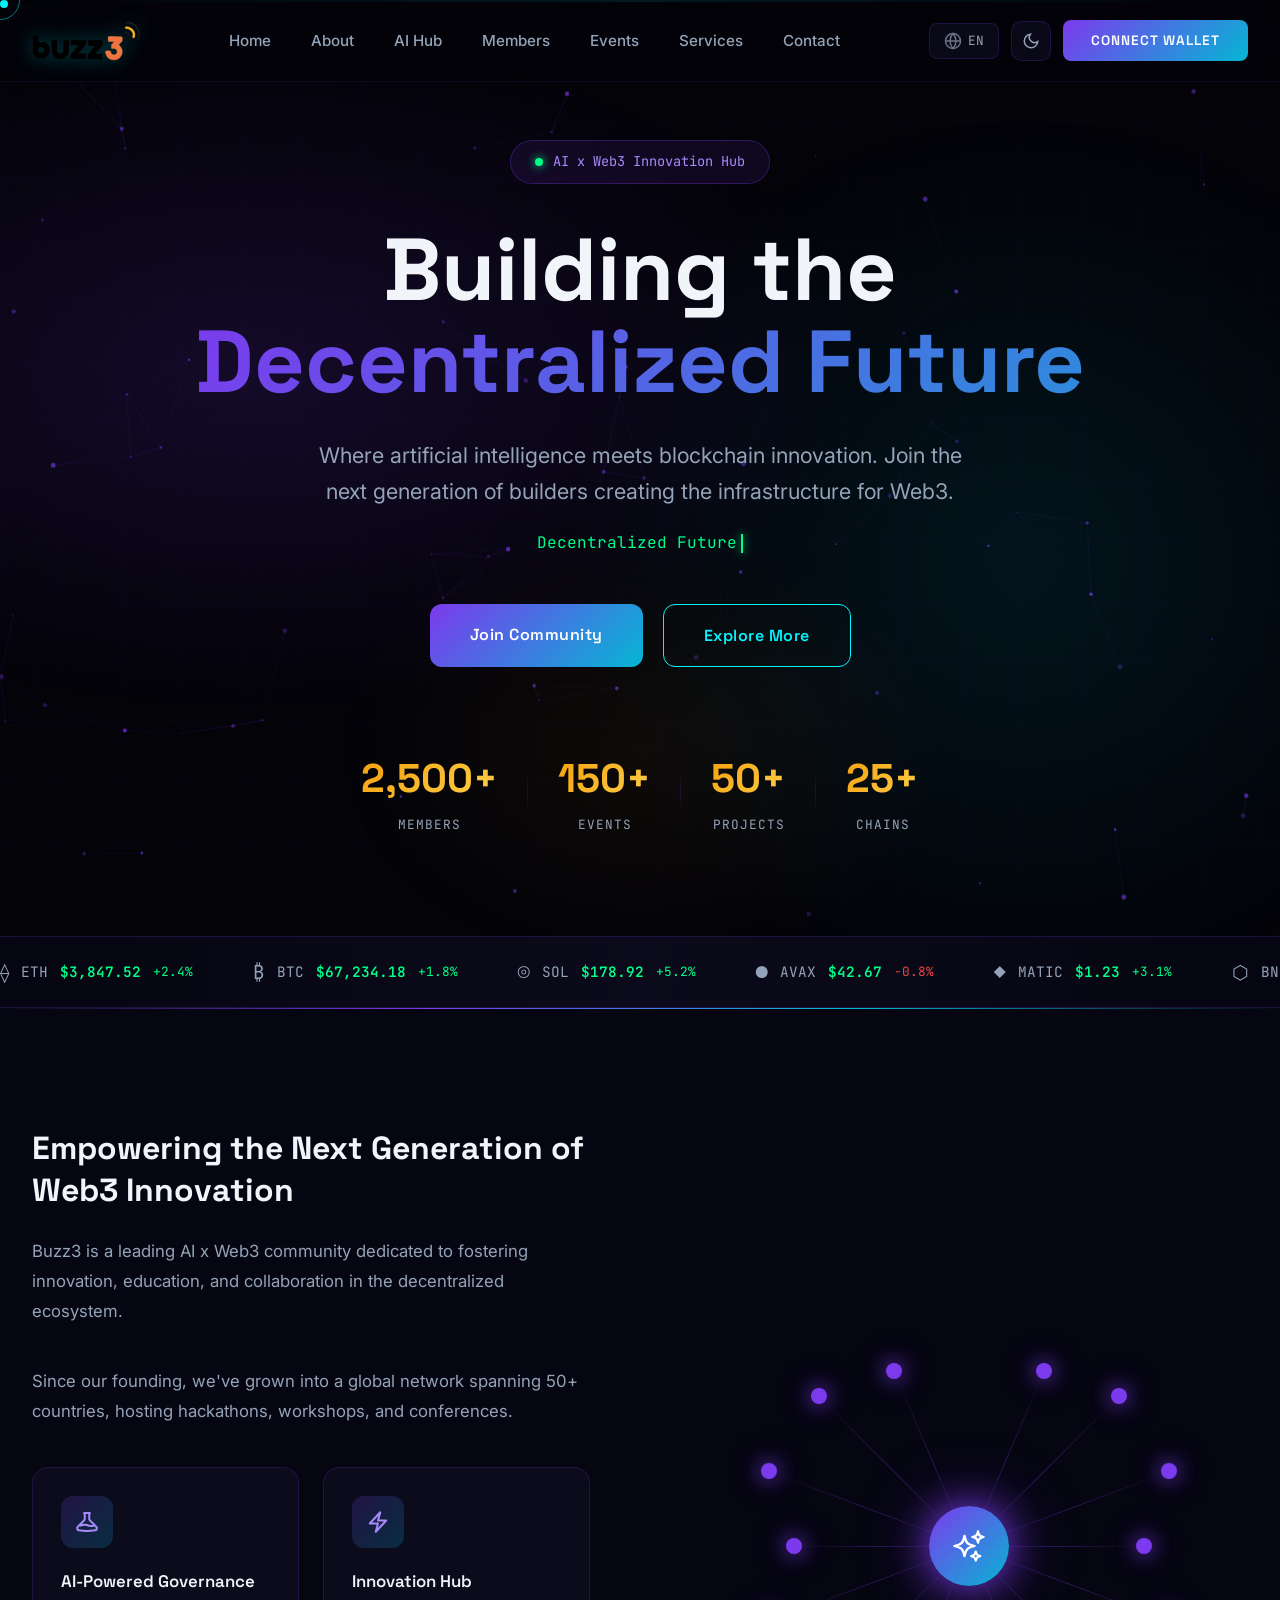
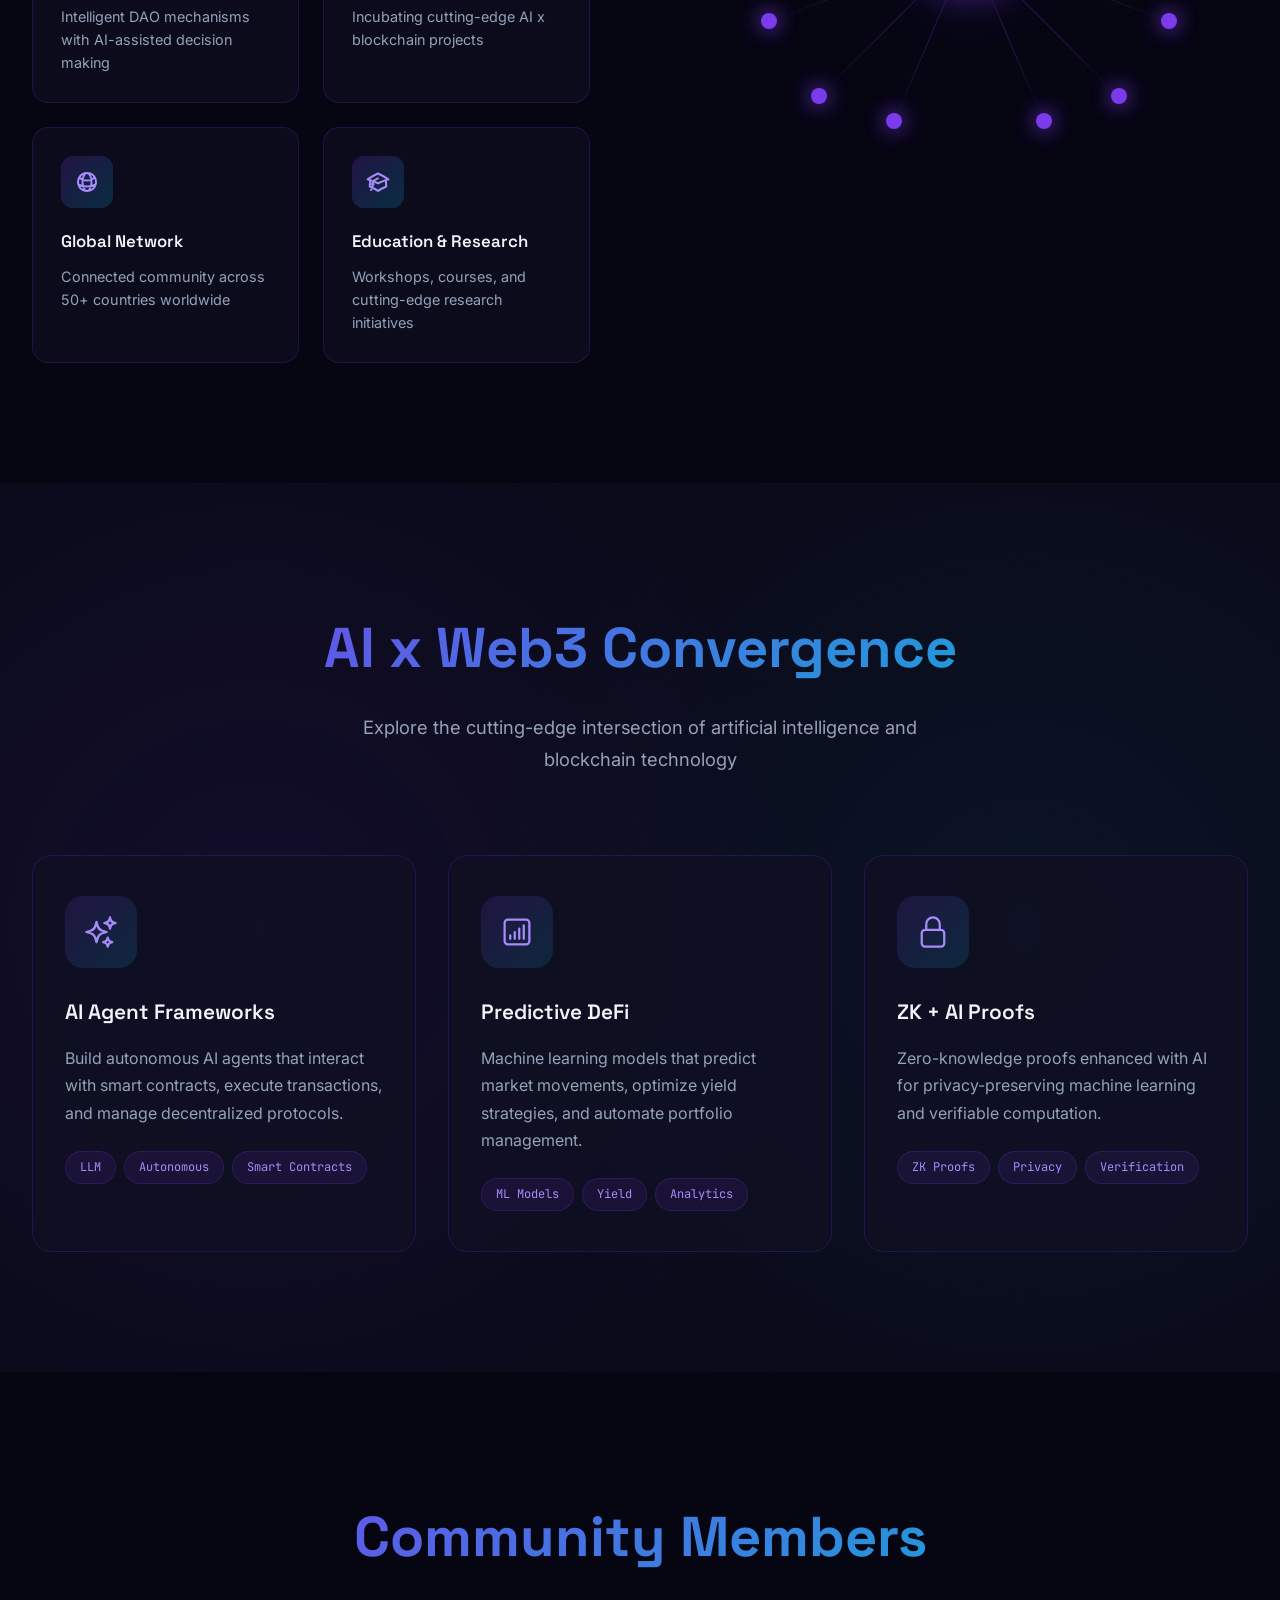
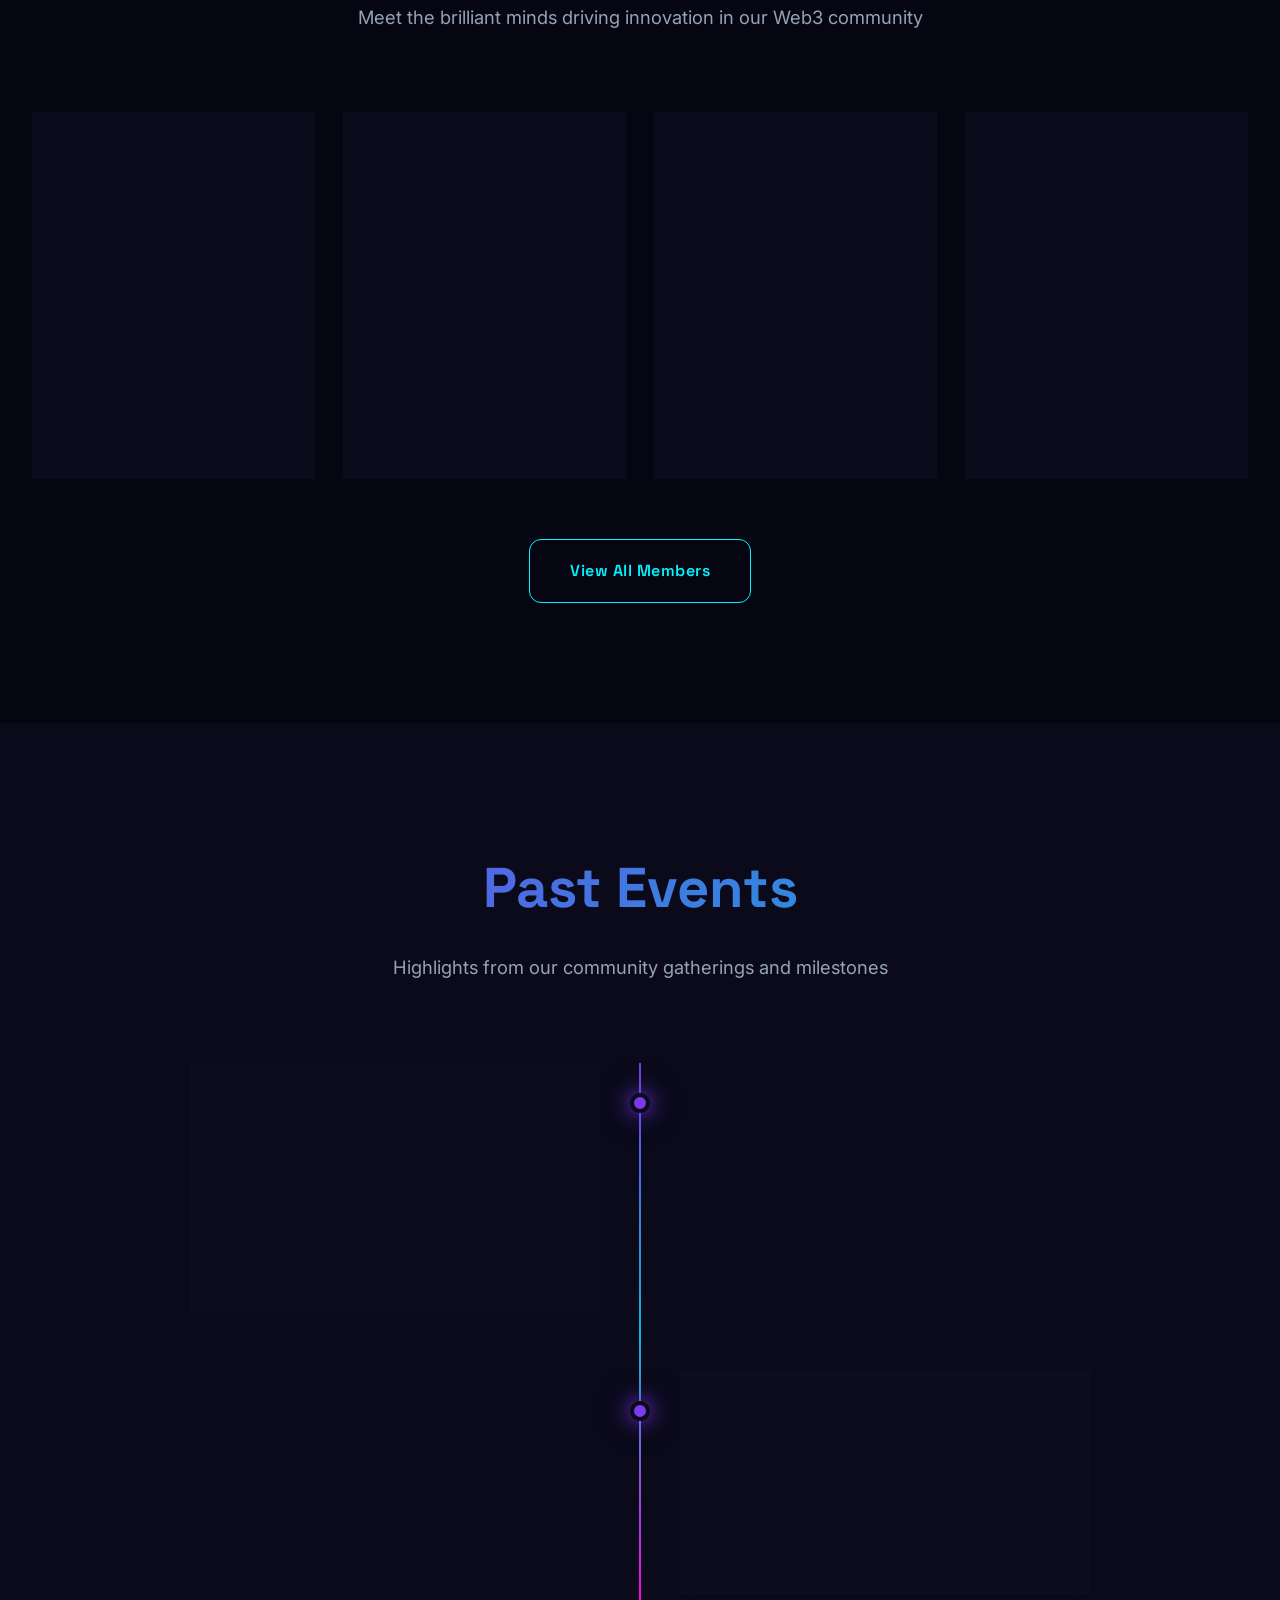
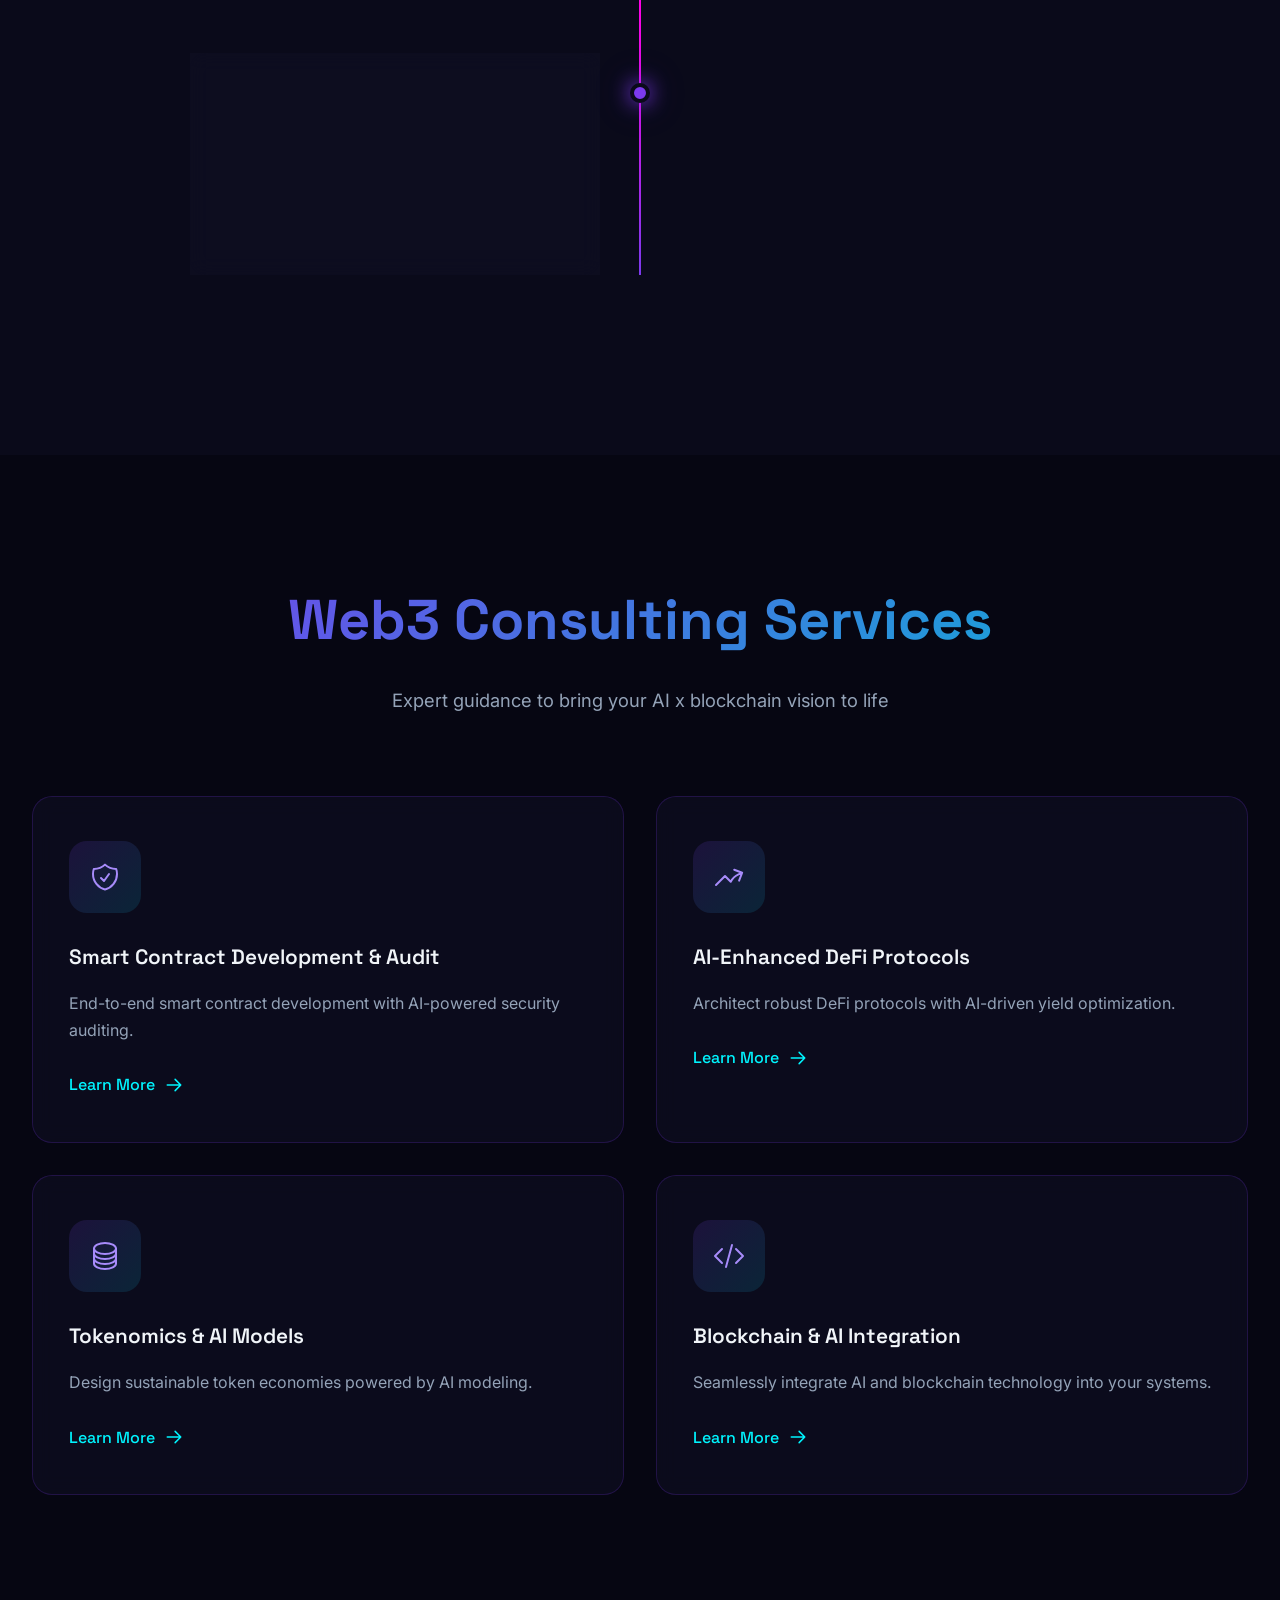
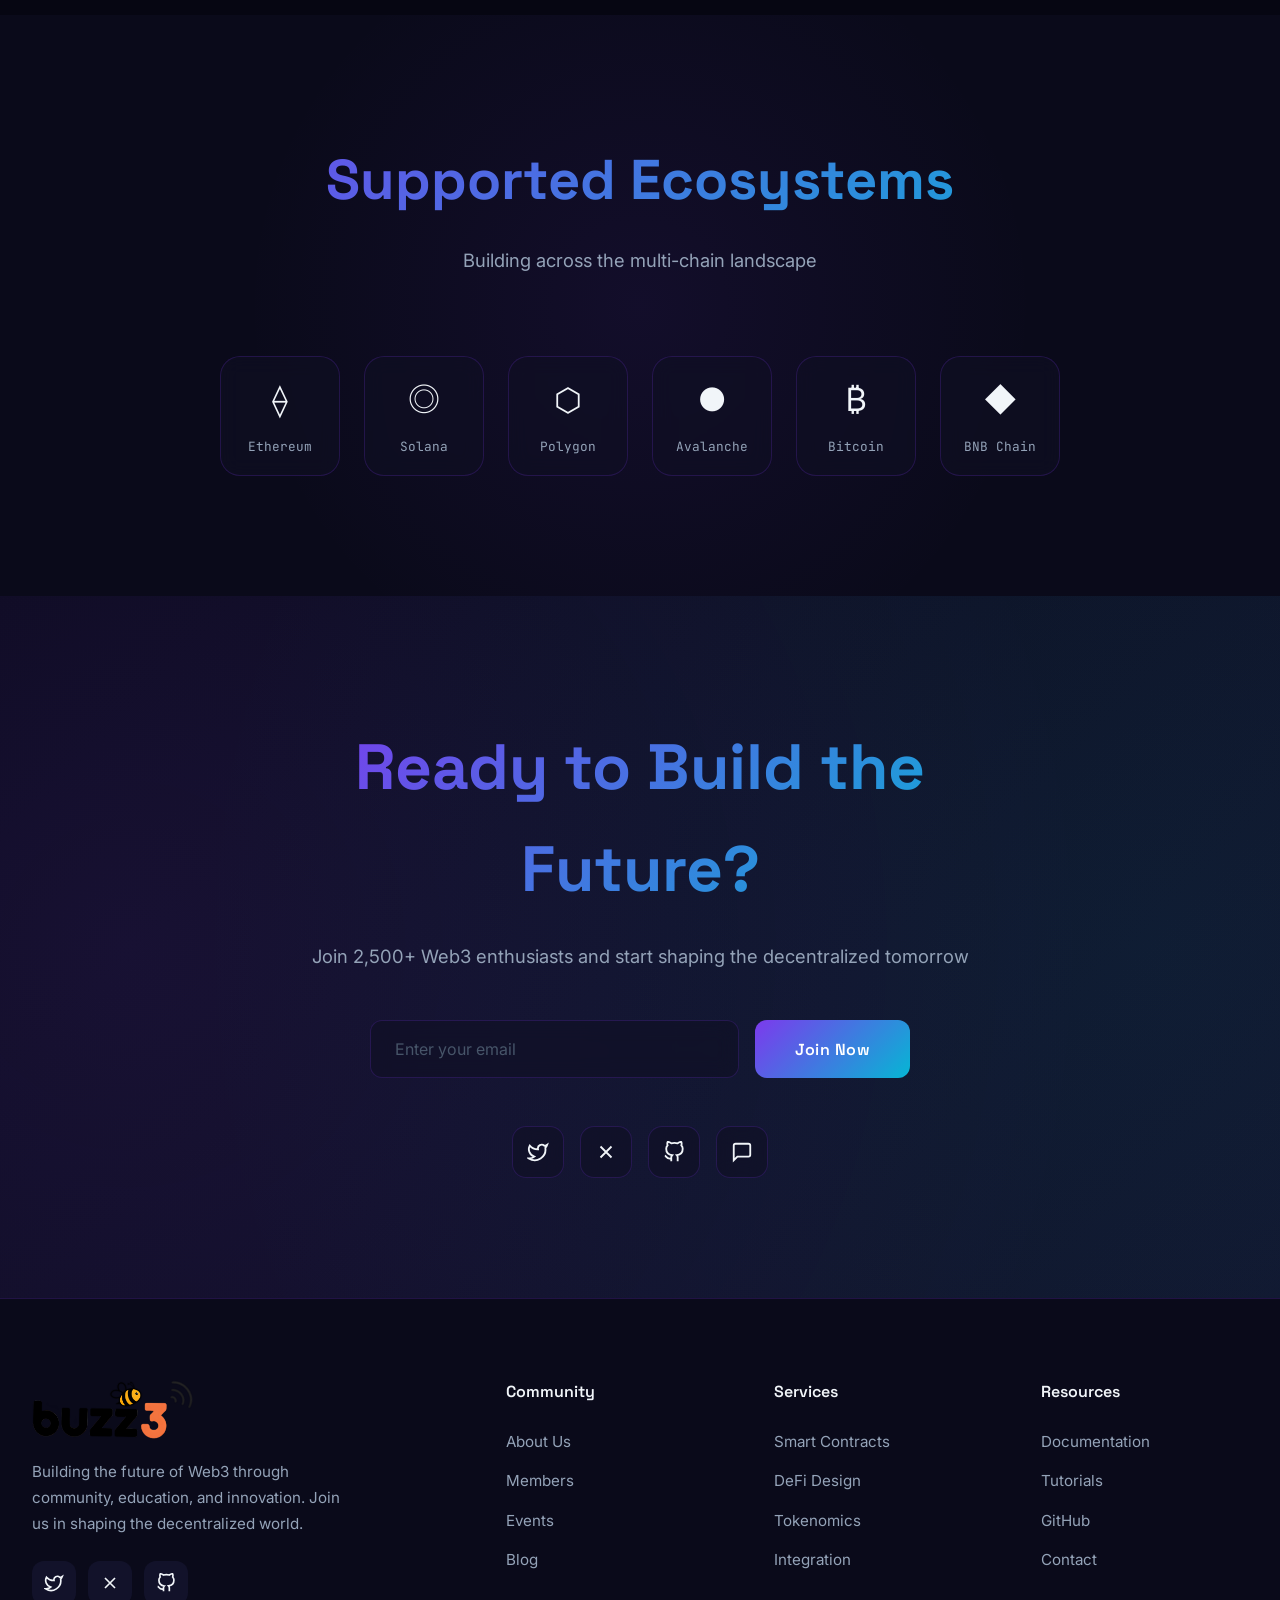
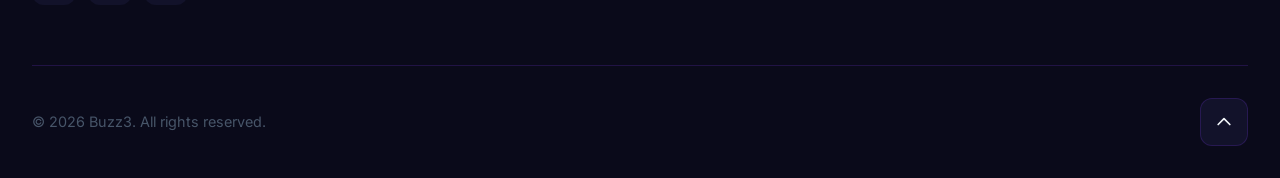
==== index.html @ 920cf6c6 "Initial commit" ====
<!DOCTYPE html>
<html lang="en" data-theme="dark">
<head>
  <meta charset="UTF-8">
  <meta name="viewport" content="width=device-width, initial-scale=1.0">
  <title>Buzz3 | AI x Web3 Innovation Hub</title>
  <meta name="description" content="Buzz3 - Where AI meets Web3. A next-gen blockchain community for developers, innovators, and visionaries.">
  <link rel="preconnect" href="https://fonts.googleapis.com">
  <link rel="preconnect" href="https://fonts.gstatic.com" crossorigin>
  <link href="https://fonts.googleapis.com/css2?family=Space+Grotesk:wght@300;400;500;600;700&family=JetBrains+Mono:wght@400;500;600;700&family=Inter:wght@300;400;500;600;700&family=Noto+Sans+SC:wght@300;400;500;600;700&family=Noto+Sans+JP:wght@300;400;500;600;700&display=swap" rel="stylesheet">
  <link rel="stylesheet" href="buzz3.css">
</head>
<body>
  <!-- Custom Cursor -->
  <div class="cursor-dot" id="cursorDot"></div>
  <div class="cursor-ring" id="cursorRing"></div>

  <!-- Background Effects -->
  <div class="bg-grid" aria-hidden="true"></div>
  <div class="scanline" aria-hidden="true"></div>

  <!-- Navigation -->
  <nav class="navbar" role="navigation" aria-label="Main navigation">
    <div class="container">
      <a href="#" class="nav-logo" aria-label="Buzz3 Home">
        <img src="logo/bizz3_logo.png" alt="Buzz3 Logo">
      </a>
      
      <ul class="nav-links" id="navLinks">
        <li><a href="#home" data-i18n="nav.home">Home</a></li>
        <li><a href="#about" data-i18n="nav.about">About</a></li>
        <li><a href="#ai-features" data-i18n="nav.aiHub">AI Hub</a></li>
        <li><a href="#members" data-i18n="nav.members">Members</a></li>
        <li><a href="#events" data-i18n="nav.events">Events</a></li>
        <li><a href="#services" data-i18n="nav.services">Services</a></li>
        <li><a href="#contact" data-i18n="nav.contact">Contact</a></li>
      </ul>

      <div class="nav-controls">
        <!-- Language Switcher -->
        <div class="lang-switcher">
          <button class="lang-btn" id="langBtn" aria-label="Switch language">
            <svg xmlns="http://www.w3.org/2000/svg" width="18" height="18" viewBox="0 0 24 24" fill="none" stroke="currentColor" stroke-width="2"><circle cx="12" cy="12" r="10"/><line x1="2" y1="12" x2="22" y2="12"/><path d="M12 2a15.3 15.3 0 0 1 4 10 15.3 15.3 0 0 1-4 10 15.3 15.3 0 0 1-4-10 15.3 15.3 0 0 1 4-10z"/></svg>
            <span id="currentLang">EN</span>
          </button>
          <div class="lang-dropdown" id="langDropdown">
            <button class="lang-option active" data-lang="en">English</button>
            <button class="lang-option" data-lang="zh">中文</button>
            <button class="lang-option" data-lang="ja">日本語</button>
          </div>
        </div>

        <!-- Theme Toggle -->
        <button class="theme-toggle" id="themeToggle" aria-label="Toggle theme">
          <svg class="icon-sun" xmlns="http://www.w3.org/2000/svg" width="18" height="18" viewBox="0 0 24 24" fill="none" stroke="currentColor" stroke-width="2"><circle cx="12" cy="12" r="5"/><line x1="12" y1="1" x2="12" y2="3"/><line x1="12" y1="21" x2="12" y2="23"/><line x1="4.22" y1="4.22" x2="5.64" y2="5.64"/><line x1="18.36" y1="18.36" x2="19.78" y2="19.78"/><line x1="1" y1="12" x2="3" y2="12"/><line x1="21" y1="12" x2="23" y2="12"/><line x1="4.22" y1="19.78" x2="5.64" y2="18.36"/><line x1="18.36" y1="5.64" x2="19.78" y2="4.22"/></svg>
          <svg class="icon-moon" xmlns="http://www.w3.org/2000/svg" width="18" height="18" viewBox="0 0 24 24" fill="none" stroke="currentColor" stroke-width="2"><path d="M21 12.79A9 9 0 1 1 11.21 3 7 7 0 0 0 21 12.79z"/></svg>
        </button>

        <button class="btn-wallet" aria-label="Connect Wallet">
          <span data-i18n="nav.connectWallet">Connect Wallet</span>
        </button>
      </div>
      
      <button class="hamburger" id="hamburger" aria-label="Toggle menu" aria-expanded="false">
        <span></span>
        <span></span>
        <span></span>
      </button>
    </div>
  </nav>

  <!-- Hero Section -->
  <section class="hero" id="home">
    <canvas id="hero-canvas" aria-hidden="true"></canvas>
    <div class="hero-gradient" aria-hidden="true"></div>

    <div class="hero-content">
      <div class="hero-badge">
        <span class="hero-badge-dot"></span>
        <span data-i18n="hero.badge">AI x Web3 Innovation Hub</span>
      </div>

      <h1 class="hero-title">
        <span class="line">
          <span class="glitch" data-text="Building the" data-i18n="hero.title1">Building the</span>
        </span>
        <span class="line">
          <span class="gradient-text" data-i18n="hero.title2">Decentralized Future</span>
        </span>
      </h1>

      <p class="hero-subtitle" data-i18n="hero.subtitle">
        Where artificial intelligence meets blockchain innovation. Join the next generation of builders creating the infrastructure for Web3.
      </p>

      <div class="hero-typing">
        <span id="typingText"></span><span class="cursor"></span>
      </div>

      <div class="hero-buttons">
        <a href="#contact" class="btn-primary" data-i18n="hero.joinBtn">Join Community</a>
        <a href="#about" class="btn-outline" data-i18n="hero.exploreBtn">Explore More</a>
      </div>

      <div class="hero-stats">
        <div class="stat-item">
          <div class="stat-number" data-target="2500">0</div>
          <div class="stat-label" data-i18n="hero.members">Members</div>
        </div>
        <div class="stat-item">
          <div class="stat-number" data-target="150">0</div>
          <div class="stat-label" data-i18n="hero.events">Events</div>
        </div>
        <div class="stat-item">
          <div class="stat-number" data-target="50">0</div>
          <div class="stat-label" data-i18n="hero.projects">Projects</div>
        </div>
        <div class="stat-item">
          <div class="stat-number" data-target="25">0</div>
          <div class="stat-label" data-i18n="hero.chains">Chains</div>
        </div>
      </div>
    </div>
  </section>

  <!-- Blockchain Ticker -->
  <div class="ticker-section" aria-label="Live blockchain stats">
    <div class="ticker-track">
      <div class="ticker-item"><span class="icon">⟠</span><span>ETH</span><span class="value">$3,847.52</span><span class="change up">+2.4%</span></div>
      <div class="ticker-item"><span class="icon">₿</span><span>BTC</span><span class="value">$67,234.18</span><span class="change up">+1.8%</span></div>
      <div class="ticker-item"><span class="icon">◎</span><span>SOL</span><span class="value">$178.92</span><span class="change up">+5.2%</span></div>
      <div class="ticker-item"><span class="icon">●</span><span>AVAX</span><span class="value">$42.67</span><span class="change down">-0.8%</span></div>
      <div class="ticker-item"><span class="icon">◆</span><span>MATIC</span><span class="value">$1.23</span><span class="change up">+3.1%</span></div>
      <div class="ticker-item"><span class="icon">⬡</span><span>BNB</span><span class="value">$612.45</span><span class="change up">+1.2%</span></div>
      <div class="ticker-item"><span class="icon">⟠</span><span>ETH</span><span class="value">$3,847.52</span><span class="change up">+2.4%</span></div>
      <div class="ticker-item"><span class="icon">₿</span><span>BTC</span><span class="value">$67,234.18</span><span class="change up">+1.8%</span></div>
      <div class="ticker-item"><span class="icon">◎</span><span>SOL</span><span class="value">$178.92</span><span class="change up">+5.2%</span></div>
      <div class="ticker-item"><span class="icon">●</span><span>AVAX</span><span class="value">$42.67</span><span class="change down">-0.8%</span></div>
      <div class="ticker-item"><span class="icon">◆</span><span>MATIC</span><span class="value">$1.23</span><span class="change up">+3.1%</span></div>
      <div class="ticker-item"><span class="icon">⬡</span><span>BNB</span><span class="value">$612.45</span><span class="change up">+1.2%</span></div>
    </div>
  </div>

  <!-- About Section -->
  <section class="about section" id="about">
    <div class="container">
      <div class="about-grid">
        <div class="about-content reveal-left">
          <h3 data-i18n="about.title">Empowering the Next Generation of Web3 Innovation</h3>
          <p data-i18n="about.desc1">Buzz3 is a leading AI x Web3 community dedicated to fostering innovation, education, and collaboration in the decentralized ecosystem.</p>
          <p data-i18n="about.desc2">Since our founding, we've grown into a global network spanning 50+ countries, hosting hackathons, workshops, and conferences.</p>

          <div class="features-grid">
            <div class="feature-card reveal stagger-1">
              <div class="feature-icon">
                <svg xmlns="http://www.w3.org/2000/svg" fill="none" viewBox="0 0 24 24" stroke="currentColor" stroke-width="2"><path stroke-linecap="round" stroke-linejoin="round" d="M9.75 3.104v5.714a2.25 2.25 0 01-.659 1.591L5 14.5M9.75 3.104c-.251.023-.501.05-.75.082m.75-.082a24.301 24.301 0 014.5 0m0 0v5.714c0 .597.237 1.17.659 1.591L19.8 15.3M14.25 3.104c.251.023.501.05.75.082M19.8 15.3l-1.57.393A9.065 9.065 0 0112 15a9.065 9.065 0 00-6.23.693L5 14.5m14.8.8l1.402 1.402c1.232 1.232.65 3.318-1.067 3.611A48.309 48.309 0 0112 21c-2.773 0-5.491-.235-8.135-.687-1.718-.293-2.3-2.379-1.067-3.61L5 14.5" /></svg>
              </div>
              <h4 data-i18n="about.feature1.title">AI-Powered Governance</h4>
              <p data-i18n="about.feature1.desc">Intelligent DAO mechanisms with AI-assisted decision making</p>
            </div>

            <div class="feature-card reveal stagger-2">
              <div class="feature-icon">
                <svg xmlns="http://www.w3.org/2000/svg" fill="none" viewBox="0 0 24 24" stroke="currentColor" stroke-width="2"><path stroke-linecap="round" stroke-linejoin="round" d="M3.75 13.5l10.5-11.25L12 10.5h8.25L9.75 21.75 12 13.5H3.75z" /></svg>
              </div>
              <h4 data-i18n="about.feature2.title">Innovation Hub</h4>
              <p data-i18n="about.feature2.desc">Incubating cutting-edge AI x blockchain projects</p>
            </div>

            <div class="feature-card reveal stagger-3">
              <div class="feature-icon">
                <svg xmlns="http://www.w3.org/2000/svg" fill="none" viewBox="0 0 24 24" stroke="currentColor" stroke-width="2"><path stroke-linecap="round" stroke-linejoin="round" d="M12 21a9.004 9.004 0 008.716-6.747M12 21a9.004 9.004 0 01-8.716-6.747M12 21c2.485 0 4.5-4.03 4.5-9S14.485 3 12 3m0 18c-2.485 0-4.5-4.03-4.5-9S9.515 3 12 3m0 0a8.997 8.997 0 017.843 4.582M12 3a8.997 8.997 0 00-7.843 4.582m15.686 0A11.953 11.953 0 0112 10.5c-2.998 0-5.74-1.1-7.843-2.918m15.686 0A8.959 8.959 0 0121 12c0 .778-.099 1.533-.284 2.253m0 0A17.919 17.919 0 0112 16.5c-3.162 0-6.133-.815-8.716-2.247m0 0A9.015 9.015 0 013 12c0-1.605.42-3.113 1.157-4.418" /></svg>
              </div>
              <h4 data-i18n="about.feature3.title">Global Network</h4>
              <p data-i18n="about.feature3.desc">Connected community across 50+ countries worldwide</p>
            </div>

            <div class="feature-card reveal stagger-4">
              <div class="feature-icon">
                <svg xmlns="http://www.w3.org/2000/svg" fill="none" viewBox="0 0 24 24" stroke="currentColor" stroke-width="2"><path stroke-linecap="round" stroke-linejoin="round" d="M4.26 10.147a60.436 60.436 0 00-.491 6.347A48.627 48.627 0 0112 20.904a48.627 48.627 0 018.232-4.41 60.46 60.46 0 00-.491-6.347m-15.482 0a50.57 50.57 0 00-2.658-.813A59.905 59.905 0 0112 3.493a59.902 59.902 0 0110.399 5.84c-.896.248-1.783.52-2.658.814m-15.482 0A50.697 50.697 0 0112 13.489a50.702 50.702 0 017.74-3.342M6.75 15a.75.75 0 100-1.5.75.75 0 000 1.5zm0 0v-3.675A55.378 55.378 0 0112 8.443m-7.007 11.55A5.981 5.981 0 006.75 15.75v-1.5" /></svg>
              </div>
              <h4 data-i18n="about.feature4.title">Education & Research</h4>
              <p data-i18n="about.feature4.desc">Workshops, courses, and cutting-edge research initiatives</p>
            </div>
          </div>
        </div>

        <div class="about-visual reveal-right stagger-2">
          <div class="neural-visual" id="neuralVisual"></div>
        </div>
      </div>
    </div>
  </section>

  <!-- AI Features Section -->
  <section class="ai-features section" id="ai-features">
    <div class="container">
      <h2 class="section-title reveal" data-i18n="ai.title">AI x Web3 Convergence</h2>
      <p class="section-subtitle reveal stagger-1" data-i18n="ai.subtitle">Explore the cutting-edge intersection of artificial intelligence and blockchain technology</p>

      <div class="ai-grid">
        <div class="ai-card reveal stagger-1">
          <div class="ai-card-icon">
            <svg xmlns="http://www.w3.org/2000/svg" fill="none" viewBox="0 0 24 24" stroke="currentColor" stroke-width="1.5"><path stroke-linecap="round" stroke-linejoin="round" d="M9.813 15.904L9 18.75l-.813-2.846a4.5 4.5 0 00-3.09-3.09L2.25 12l2.846-.813a4.5 4.5 0 003.09-3.09L9 5.25l.813 2.846a4.5 4.5 0 003.09 3.09L15.75 12l-2.846.813a4.5 4.5 0 00-3.09 3.09zM18.259 8.715L18 9.75l-.259-1.035a3.375 3.375 0 00-2.455-2.456L14.25 6l1.036-.259a3.375 3.375 0 002.455-2.456L18 2.25l.259 1.035a3.375 3.375 0 002.455 2.456L21.75 6l-1.036.259a3.375 3.375 0 00-2.455 2.456zM16.894 20.567L16.5 21.75l-.394-1.183a2.25 2.25 0 00-1.423-1.423L13.5 18.75l1.183-.394a2.25 2.25 0 001.423-1.423l.394-1.183.394 1.183a2.25 2.25 0 001.423 1.423l1.183.394-1.183.394a2.25 2.25 0 00-1.423 1.423z" /></svg>
          </div>
          <h3 data-i18n="ai.card1.title">AI Agent Frameworks</h3>
          <p data-i18n="ai.card1.desc">Build autonomous AI agents that interact with smart contracts, execute transactions, and manage decentralized protocols.</p>
          <div class="ai-card-tags">
            <span class="ai-tag">LLM</span>
            <span class="ai-tag" data-i18n="ai.card1.tag1">Autonomous</span>
            <span class="ai-tag" data-i18n="ai.card1.tag2">Smart Contracts</span>
          </div>
        </div>

        <div class="ai-card reveal stagger-2">
          <div class="ai-card-icon">
            <svg xmlns="http://www.w3.org/2000/svg" fill="none" viewBox="0 0 24 24" stroke="currentColor" stroke-width="1.5"><path stroke-linecap="round" stroke-linejoin="round" d="M7.5 14.25v2.25m3-4.5v4.5m3-6.75v6.75m3-9v9M6 20.25h12A2.25 2.25 0 0020.25 18V6A2.25 2.25 0 0018 3.75H6A2.25 2.25 0 003.75 6v12A2.25 2.25 0 006 20.25z" /></svg>
          </div>
          <h3 data-i18n="ai.card2.title">Predictive DeFi</h3>
          <p data-i18n="ai.card2.desc">Machine learning models that predict market movements, optimize yield strategies, and automate portfolio management.</p>
          <div class="ai-card-tags">
            <span class="ai-tag" data-i18n="ai.card2.tag1">ML Models</span>
            <span class="ai-tag">Yield</span>
            <span class="ai-tag" data-i18n="ai.card2.tag2">Analytics</span>
          </div>
        </div>

        <div class="ai-card reveal stagger-3">
          <div class="ai-card-icon">
            <svg xmlns="http://www.w3.org/2000/svg" fill="none" viewBox="0 0 24 24" stroke="currentColor" stroke-width="1.5"><path stroke-linecap="round" stroke-linejoin="round" d="M16.5 10.5V6.75a4.5 4.5 0 10-9 0v3.75m-.75 11.25h10.5a2.25 2.25 0 002.25-2.25v-6.75a2.25 2.25 0 00-2.25-2.25H6.75a2.25 2.25 0 00-2.25 2.25v6.75a2.25 2.25 0 002.25 2.25z" /></svg>
          </div>
          <h3 data-i18n="ai.card3.title">ZK + AI Proofs</h3>
          <p data-i18n="ai.card3.desc">Zero-knowledge proofs enhanced with AI for privacy-preserving machine learning and verifiable computation.</p>
          <div class="ai-card-tags">
            <span class="ai-tag" data-i18n="ai.card3.tag1">ZK Proofs</span>
            <span class="ai-tag" data-i18n="ai.card3.tag2">Privacy</span>
            <span class="ai-tag" data-i18n="ai.card3.tag3">Verification</span>
          </div>
        </div>
      </div>
    </div>
  </section>

  <!-- Members Section -->
  <section class="members section" id="members">
    <div class="container">
      <h2 class="section-title reveal" data-i18n="members.title">Community Members</h2>
      <p class="section-subtitle reveal stagger-1" data-i18n="members.subtitle">Meet the brilliant minds driving innovation in our Web3 community</p>

      <div class="members-grid">
        <div class="member-card reveal stagger-1">
          <div class="member-avatar">AK</div>
          <h3 class="member-name">Alex Kim</h3>
          <div class="member-role" data-i18n="members.alex.role">Lead Developer</div>
          <p class="member-bio" data-i18n="members.alex.bio">Solidity expert with 8+ years in blockchain development.</p>
          <div class="member-socials">
            <a href="#" class="social-link" aria-label="Twitter"><svg xmlns="http://www.w3.org/2000/svg" width="18" height="18" viewBox="0 0 24 24" fill="none" stroke="currentColor" stroke-width="2"><path d="M22 4s-.7 2.1-2 3.4c1.6 10-9.4 17.3-18 11.6 2.2.1 4.4-.6 6-2C3 15.5.5 9.6 3 5c2.2 2.6 5.6 4.1 9 4-.9-4.2 4-6.6 7-3.8 1.1 0 3-1.2 3-1.2z"/></svg></a>
            <a href="#" class="social-link" aria-label="GitHub"><svg xmlns="http://www.w3.org/2000/svg" width="18" height="18" viewBox="0 0 24 24" fill="none" stroke="currentColor" stroke-width="2"><path d="M9 19c-5 1.5-5-2.5-7-3m14 6v-3.87a3.37 3.37 0 0 0-.94-2.61c3.14-.35 6.44-1.54 6.44-7A5.44 5.44 0 0 0 20 4.77 5.07 5.07 0 0 0 19.91 1S18.73.65 16 2.48a13.38 13.38 0 0 0-7 0C6.27.65 5.09 1 5.09 1A5.07 5.07 0 0 0 5 4.77a5.44 5.44 0 0 0-1.5 3.78c0 5.42 3.3 6.61 6.44 7A3.37 3.37 0 0 0 9 18.13V22"/></svg></a>
          </div>
        </div>

        <div class="member-card reveal stagger-2">
          <div class="member-avatar">SL</div>
          <h3 class="member-name">Sarah Liu</h3>
          <div class="member-role" data-i18n="members.sarah.role">Research Lead</div>
          <p class="member-bio" data-i18n="members.sarah.bio">PhD in Cryptography. ZK proofs researcher.</p>
          <div class="member-socials">
            <a href="#" class="social-link" aria-label="Twitter"><svg xmlns="http://www.w3.org/2000/svg" width="18" height="18" viewBox="0 0 24 24" fill="none" stroke="currentColor" stroke-width="2"><path d="M22 4s-.7 2.1-2 3.4c1.6 10-9.4 17.3-18 11.6 2.2.1 4.4-.6 6-2C3 15.5.5 9.6 3 5c2.2 2.6 5.6 4.1 9 4-.9-4.2 4-6.6 7-3.8 1.1 0 3-1.2 3-1.2z"/></svg></a>
            <a href="#" class="social-link" aria-label="GitHub"><svg xmlns="http://www.w3.org/2000/svg" width="18" height="18" viewBox="0 0 24 24" fill="none" stroke="currentColor" stroke-width="2"><path d="M9 19c-5 1.5-5-2.5-7-3m14 6v-3.87a3.37 3.37 0 0 0-.94-2.61c3.14-.35 6.44-1.54 6.44-7A5.44 5.44 0 0 0 20 4.77 5.07 5.07 0 0 0 19.91 1S18.73.65 16 2.48a13.38 13.38 0 0 0-7 0C6.27.65 5.09 1 5.09 1A5.07 5.07 0 0 0 5 4.77a5.44 5.44 0 0 0-1.5 3.78c0 5.42 3.3 6.61 6.44 7A3.37 3.37 0 0 0 9 18.13V22"/></svg></a>
          </div>
        </div>

        <div class="member-card reveal stagger-3">
          <div class="member-avatar">MP</div>
          <h3 class="member-name">Marcus Park</h3>
          <div class="member-role" data-i18n="members.marcus.role">Community Manager</div>
          <p class="member-bio" data-i18n="members.marcus.bio">Building bridges between developers and users.</p>
          <div class="member-socials">
            <a href="#" class="social-link" aria-label="Twitter"><svg xmlns="http://www.w3.org/2000/svg" width="18" height="18" viewBox="0 0 24 24" fill="none" stroke="currentColor" stroke-width="2"><path d="M22 4s-.7 2.1-2 3.4c1.6 10-9.4 17.3-18 11.6 2.2.1 4.4-.6 6-2C3 15.5.5 9.6 3 5c2.2 2.6 5.6 4.1 9 4-.9-4.2 4-6.6 7-3.8 1.1 0 3-1.2 3-1.2z"/></svg></a>
            <a href="#" class="social-link" aria-label="GitHub"><svg xmlns="http://www.w3.org/2000/svg" width="18" height="18" viewBox="0 0 24 24" fill="none" stroke="currentColor" stroke-width="2"><path d="M9 19c-5 1.5-5-2.5-7-3m14 6v-3.87a3.37 3.37 0 0 0-.94-2.61c3.14-.35 6.44-1.54 6.44-7A5.44 5.44 0 0 0 20 4.77 5.07 5.07 0 0 0 19.91 1S18.73.65 16 2.48a13.38 13.38 0 0 0-7 0C6.27.65 5.09 1 5.09 1A5.07 5.07 0 0 0 5 4.77a5.44 5.44 0 0 0-1.5 3.78c0 5.42 3.3 6.61 6.44 7A3.37 3.37 0 0 0 9 18.13V22"/></svg></a>
          </div>
        </div>

        <div class="member-card reveal stagger-4">
          <div class="member-avatar">EC</div>
          <h3 class="member-name">Elena Chen</h3>
          <div class="member-role" data-i18n="members.elena.role">Smart Contract Auditor</div>
          <p class="member-bio" data-i18n="members.elena.bio">Security specialist. Audited 100+ smart contracts.</p>
          <div class="member-socials">
            <a href="#" class="social-link" aria-label="Twitter"><svg xmlns="http://www.w3.org/2000/svg" width="18" height="18" viewBox="0 0 24 24" fill="none" stroke="currentColor" stroke-width="2"><path d="M22 4s-.7 2.1-2 3.4c1.6 10-9.4 17.3-18 11.6 2.2.1 4.4-.6 6-2C3 15.5.5 9.6 3 5c2.2 2.6 5.6 4.1 9 4-.9-4.2 4-6.6 7-3.8 1.1 0 3-1.2 3-1.2z"/></svg></a>
            <a href="#" class="social-link" aria-label="GitHub"><svg xmlns="http://www.w3.org/2000/svg" width="18" height="18" viewBox="0 0 24 24" fill="none" stroke="currentColor" stroke-width="2"><path d="M9 19c-5 1.5-5-2.5-7-3m14 6v-3.87a3.37 3.37 0 0 0-.94-2.61c3.14-.35 6.44-1.54 6.44-7A5.44 5.44 0 0 0 20 4.77 5.07 5.07 0 0 0 19.91 1S18.73.65 16 2.48a13.38 13.38 0 0 0-7 0C6.27.65 5.09 1 5.09 1A5.07 5.07 0 0 0 5 4.77a5.44 5.44 0 0 0-1.5 3.78c0 5.42 3.3 6.61 6.44 7A3.37 3.37 0 0 0 9 18.13V22"/></svg></a>
          </div>
        </div>
      </div>

      <div class="members-cta reveal">
        <a href="#" class="btn-outline" data-i18n="members.viewAll">View All Members</a>
      </div>
    </div>
  </section>

  <!-- Events Section -->
  <section class="events section" id="events">
    <div class="container">
      <h2 class="section-title reveal" data-i18n="events.title">Past Events</h2>
      <p class="section-subtitle reveal stagger-1" data-i18n="events.subtitle">Highlights from our community gatherings and milestones</p>

      <div class="timeline">
        <div class="timeline-item reveal">
          <div class="timeline-dot"></div>
          <div class="timeline-content">
            <div class="timeline-date" data-i18n="events.event1.date">March 2026</div>
            <h3 class="timeline-title" data-i18n="events.event1.title">AI x Web3 Summit 2026</h3>
            <p class="timeline-desc" data-i18n="events.event1.desc">Our flagship annual conference bringing together 500+ developers for workshops, keynotes, and hackathons.</p>
            <div class="timeline-meta">
              <span><svg xmlns="http://www.w3.org/2000/svg" fill="none" viewBox="0 0 24 24" stroke="currentColor" stroke-width="2"><path stroke-linecap="round" stroke-linejoin="round" d="M15 19.128a9.38 9.38 0 002.625.372 9.337 9.337 0 004.121-.952 4.125 4.125 0 00-7.533-2.493M15 19.128v-.003c0-1.113-.285-2.16-.786-3.07M15 19.128v.106A12.318 12.318 0 018.624 21c-2.331 0-4.512-.645-6.374-1.766l-.001-.109a6.375 6.375 0 0111.964-3.07M12 6.375a3.375 3.375 0 11-6.75 0 3.375 3.375 0 016.75 0zm8.25 2.25a2.625 2.625 0 11-5.25 0 2.625 2.625 0 015.25 0z" /></svg> <span data-i18n="events.event1.attendees">500+ Attendees</span></span>
              <span><svg xmlns="http://www.w3.org/2000/svg" fill="none" viewBox="0 0 24 24" stroke="currentColor" stroke-width="2"><path stroke-linecap="round" stroke-linejoin="round" d="M15 10.5a3 3 0 11-6 0 3 3 0 016 0z" /><path stroke-linecap="round" stroke-linejoin="round" d="M19.5 10.5c0 7.142-7.5 11.25-7.5 11.25S4.5 17.642 4.5 10.5a7.5 7.5 0 1115 0z" /></svg> San Francisco</span>
            </div>
          </div>
        </div>

        <div class="timeline-item reveal stagger-1">
          <div class="timeline-dot"></div>
          <div class="timeline-content">
            <div class="timeline-date" data-i18n="events.event2.date">November 2025</div>
            <h3 class="timeline-title" data-i18n="events.event2.title">DeFi AI Hackathon</h3>
            <p class="timeline-desc" data-i18n="events.event2.desc">48-hour hackathon challenging teams to build AI-powered DeFi protocols. $100K in prizes.</p>
            <div class="timeline-meta">
              <span><svg xmlns="http://www.w3.org/2000/svg" fill="none" viewBox="0 0 24 24" stroke="currentColor" stroke-width="2"><path stroke-linecap="round" stroke-linejoin="round" d="M15 19.128a9.38 9.38 0 002.625.372 9.337 9.337 0 004.121-.952 4.125 4.125 0 00-7.533-2.493M15 19.128v-.003c0-1.113-.285-2.16-.786-3.07M15 19.128v.106A12.318 12.318 0 018.624 21c-2.331 0-4.512-.645-6.374-1.766l-.001-.109a6.375 6.375 0 0111.964-3.07M12 6.375a3.375 3.375 0 11-6.75 0 3.375 3.375 0 016.75 0zm8.25 2.25a2.625 2.625 0 11-5.25 0 2.625 2.625 0 015.25 0z" /></svg> <span data-i18n="events.event2.attendees">200+ Participants</span></span>
              <span><svg xmlns="http://www.w3.org/2000/svg" fill="none" viewBox="0 0 24 24" stroke="currentColor" stroke-width="2"><path stroke-linecap="round" stroke-linejoin="round" d="M15 10.5a3 3 0 11-6 0 3 3 0 016 0z" /><path stroke-linecap="round" stroke-linejoin="round" d="M19.5 10.5c0 7.142-7.5 11.25-7.5 11.25S4.5 17.642 4.5 10.5a7.5 7.5 0 1115 0z" /></svg> <span data-i18n="events.event2.location">Virtual Event</span></span>
            </div>
          </div>
        </div>

        <div class="timeline-item reveal stagger-2">
          <div class="timeline-dot"></div>
          <div class="timeline-content">
            <div class="timeline-date" data-i18n="events.event3.date">October 2024</div>
            <h3 class="timeline-title" data-i18n="events.event3.title">Buzz3 Genesis Meetup</h3>
            <p class="timeline-desc" data-i18n="events.event3.desc">Our founding event that brought together the initial 50 members.</p>
            <div class="timeline-meta">
              <span><svg xmlns="http://www.w3.org/2000/svg" fill="none" viewBox="0 0 24 24" stroke="currentColor" stroke-width="2"><path stroke-linecap="round" stroke-linejoin="round" d="M15 19.128a9.38 9.38 0 002.625.372 9.337 9.337 0 004.121-.952 4.125 4.125 0 00-7.533-2.493M15 19.128v-.003c0-1.113-.285-2.16-.786-3.07M15 19.128v.106A12.318 12.318 0 018.624 21c-2.331 0-4.512-.645-6.374-1.766l-.001-.109a6.375 6.375 0 0111.964-3.07M12 6.375a3.375 3.375 0 11-6.75 0 3.375 3.375 0 016.75 0zm8.25 2.25a2.625 2.625 0 11-5.25 0 2.625 2.625 0 015.25 0z" /></svg> <span data-i18n="events.event3.attendees">50 Founding Members</span></span>
              <span><svg xmlns="http://www.w3.org/2000/svg" fill="none" viewBox="0 0 24 24" stroke="currentColor" stroke-width="2"><path stroke-linecap="round" stroke-linejoin="round" d="M15 10.5a3 3 0 11-6 0 3 3 0 016 0z" /><path stroke-linecap="round" stroke-linejoin="round" d="M19.5 10.5c0 7.142-7.5 11.25-7.5 11.25S4.5 17.642 4.5 10.5a7.5 7.5 0 1115 0z" /></svg> Tokyo, Japan</span>
            </div>
          </div>
        </div>
      </div>
    </div>
  </section>

  <!-- Services Section -->
  <section class="services section" id="services">
    <div class="container">
      <h2 class="section-title reveal" data-i18n="services.title">Web3 Consulting Services</h2>
      <p class="section-subtitle reveal stagger-1" data-i18n="services.subtitle">Expert guidance to bring your AI x blockchain vision to life</p>

      <div class="services-grid">
        <div class="service-card reveal stagger-1">
          <div class="service-icon">
            <svg xmlns="http://www.w3.org/2000/svg" fill="none" viewBox="0 0 24 24" stroke="currentColor" stroke-width="1.5"><path stroke-linecap="round" stroke-linejoin="round" d="M9 12.75L11.25 15 15 9.75m-3-7.036A11.959 11.959 0 013.598 6 11.99 11.99 0 003 9.749c0 5.592 3.824 10.29 9 11.623 5.176-1.332 9-6.03 9-11.622 0-1.31-.21-2.571-.598-3.751h-.152c-3.196 0-6.1-1.248-8.25-3.285z" /></svg>
          </div>
          <h3 data-i18n="services.card1.title">Smart Contract Development & Audit</h3>
          <p data-i18n="services.card1.desc">End-to-end smart contract development with AI-powered security auditing.</p>
          <a href="#" class="service-link"><span data-i18n="services.learnMore">Learn More</span> <svg xmlns="http://www.w3.org/2000/svg" fill="none" viewBox="0 0 24 24" stroke="currentColor" stroke-width="2"><path stroke-linecap="round" stroke-linejoin="round" d="M13.5 4.5L21 12m0 0l-7.5 7.5M21 12H3" /></svg></a>
        </div>

        <div class="service-card reveal stagger-2">
          <div class="service-icon">
            <svg xmlns="http://www.w3.org/2000/svg" fill="none" viewBox="0 0 24 24" stroke="currentColor" stroke-width="1.5"><path stroke-linecap="round" stroke-linejoin="round" d="M2.25 18L9 11.25l4.306 4.307a11.95 11.95 0 015.814-5.519l2.74-1.22m0 0l-5.94-2.28m5.94 2.28l-2.28 5.941" /></svg>
          </div>
          <h3 data-i18n="services.card2.title">AI-Enhanced DeFi Protocols</h3>
          <p data-i18n="services.card2.desc">Architect robust DeFi protocols with AI-driven yield optimization.</p>
          <a href="#" class="service-link"><span data-i18n="services.learnMore">Learn More</span> <svg xmlns="http://www.w3.org/2000/svg" fill="none" viewBox="0 0 24 24" stroke="currentColor" stroke-width="2"><path stroke-linecap="round" stroke-linejoin="round" d="M13.5 4.5L21 12m0 0l-7.5 7.5M21 12H3" /></svg></a>
        </div>

        <div class="service-card reveal stagger-3">
          <div class="service-icon">
            <svg xmlns="http://www.w3.org/2000/svg" fill="none" viewBox="0 0 24 24" stroke="currentColor" stroke-width="1.5"><path stroke-linecap="round" stroke-linejoin="round" d="M20.25 6.375c0 2.278-3.694 4.125-8.25 4.125S3.75 8.653 3.75 6.375m16.5 0c0-2.278-3.694-4.125-8.25-4.125S3.75 4.097 3.75 6.375m16.5 0v11.25c0 2.278-3.694 4.125-8.25 4.125s-8.25-1.847-8.25-4.125V6.375m16.5 0v3.75m-16.5-3.75v3.75m16.5 0v3.75C20.25 16.153 16.556 18 12 18s-8.25-1.847-8.25-4.125v-3.75m16.5 0c0 2.278-3.694 4.125-8.25 4.125s-8.25-1.847-8.25-4.125" /></svg>
          </div>
          <h3 data-i18n="services.card3.title">Tokenomics & AI Models</h3>
          <p data-i18n="services.card3.desc">Design sustainable token economies powered by AI modeling.</p>
          <a href="#" class="service-link"><span data-i18n="services.learnMore">Learn More</span> <svg xmlns="http://www.w3.org/2000/svg" fill="none" viewBox="0 0 24 24" stroke="currentColor" stroke-width="2"><path stroke-linecap="round" stroke-linejoin="round" d="M13.5 4.5L21 12m0 0l-7.5 7.5M21 12H3" /></svg></a>
        </div>

        <div class="service-card reveal stagger-4">
          <div class="service-icon">
            <svg xmlns="http://www.w3.org/2000/svg" fill="none" viewBox="0 0 24 24" stroke="currentColor" stroke-width="1.5"><path stroke-linecap="round" stroke-linejoin="round" d="M17.25 6.75L22.5 12l-5.25 5.25m-10.5 0L1.5 12l5.25-5.25m7.5-3l-4.5 16.5" /></svg>
          </div>
          <h3 data-i18n="services.card4.title">Blockchain & AI Integration</h3>
          <p data-i18n="services.card4.desc">Seamlessly integrate AI and blockchain technology into your systems.</p>
          <a href="#" class="service-link"><span data-i18n="services.learnMore">Learn More</span> <svg xmlns="http://www.w3.org/2000/svg" fill="none" viewBox="0 0 24 24" stroke="currentColor" stroke-width="2"><path stroke-linecap="round" stroke-linejoin="round" d="M13.5 4.5L21 12m0 0l-7.5 7.5M21 12H3" /></svg></a>
        </div>
      </div>
    </div>
  </section>

  <!-- Ecosystem Section -->
  <section class="ecosystem section" id="ecosystem">
    <div class="container">
      <h2 class="section-title reveal" data-i18n="ecosystem.title">Supported Ecosystems</h2>
      <p class="section-subtitle reveal stagger-1" data-i18n="ecosystem.subtitle">Building across the multi-chain landscape</p>

      <div class="chains-grid">
        <div class="chain-item reveal stagger-1"><div class="chain-icon">⟠</div><div class="chain-name">Ethereum</div></div>
        <div class="chain-item reveal stagger-2"><div class="chain-icon">◎</div><div class="chain-name">Solana</div></div>
        <div class="chain-item reveal stagger-3"><div class="chain-icon">⬡</div><div class="chain-name">Polygon</div></div>
        <div class="chain-item reveal stagger-4"><div class="chain-icon">●</div><div class="chain-name">Avalanche</div></div>
        <div class="chain-item reveal stagger-5"><div class="chain-icon">₿</div><div class="chain-name">Bitcoin</div></div>
        <div class="chain-item reveal stagger-6"><div class="chain-icon">◆</div><div class="chain-name">BNB Chain</div></div>
      </div>
    </div>
  </section>

  <!-- CTA Section -->
  <section class="cta section" id="contact">
    <div class="container">
      <div class="cta-content reveal">
        <h2 class="cta-title" data-i18n="cta.title">Ready to Build the Future?</h2>
        <p class="cta-subtitle" data-i18n="cta.subtitle">Join 2,500+ Web3 enthusiasts and start shaping the decentralized tomorrow</p>

        <form class="cta-form" onsubmit="handleSubmit(event)">
          <input type="email" class="cta-input" placeholder="Enter your email" required aria-label="Email address" data-i18n-placeholder="cta.emailPlaceholder">
          <button type="submit" class="btn-primary" data-i18n="cta.joinBtn">Join Now</button>
        </form>

        <div class="cta-socials">
          <a href="#" class="cta-social-link" aria-label="Twitter"><svg xmlns="http://www.w3.org/2000/svg" width="22" height="22" viewBox="0 0 24 24" fill="none" stroke="currentColor" stroke-width="2"><path d="M22 4s-.7 2.1-2 3.4c1.6 10-9.4 17.3-18 11.6 2.2.1 4.4-.6 6-2C3 15.5.5 9.6 3 5c2.2 2.6 5.6 4.1 9 4-.9-4.2 4-6.6 7-3.8 1.1 0 3-1.2 3-1.2z"/></svg></a>
          <a href="#" class="cta-social-link" aria-label="Discord"><svg xmlns="http://www.w3.org/2000/svg" width="22" height="22" viewBox="0 0 24 24" fill="none" stroke="currentColor" stroke-width="2"><path d="M18 6L6 18M6 6l12 12"/></svg></a>
          <a href="#" class="cta-social-link" aria-label="GitHub"><svg xmlns="http://www.w3.org/2000/svg" width="22" height="22" viewBox="0 0 24 24" fill="none" stroke="currentColor" stroke-width="2"><path d="M9 19c-5 1.5-5-2.5-7-3m14 6v-3.87a3.37 3.37 0 0 0-.94-2.61c3.14-.35 6.44-1.54 6.44-7A5.44 5.44 0 0 0 20 4.77 5.07 5.07 0 0 0 19.91 1S18.73.65 16 2.48a13.38 13.38 0 0 0-7 0C6.27.65 5.09 1 5.09 1A5.07 5.07 0 0 0 5 4.77a5.44 5.44 0 0 0-1.5 3.78c0 5.42 3.3 6.61 6.44 7A3.37 3.37 0 0 0 9 18.13V22"/></svg></a>
          <a href="#" class="cta-social-link" aria-label="Telegram"><svg xmlns="http://www.w3.org/2000/svg" width="22" height="22" viewBox="0 0 24 24" fill="none" stroke="currentColor" stroke-width="2"><path d="M21 15a2 2 0 01-2 2H7l-4 4V5a2 2 0 012-2h14a2 2 0 012 2z"/></svg></a>
        </div>
      </div>
    </div>
  </section>

  <!-- Footer -->
  <footer class="footer">
    <div class="container">
      <div class="footer-grid">
        <div class="footer-brand">
          <div class="footer-logo">
            <img src="logo/buzz3_Anime.png" alt="Buzz3 Logo" class="footer-logo-img">
          </div>
          <p class="footer-desc" data-i18n="footer.desc">Building the future of Web3 through community, education, and innovation. Join us in shaping the decentralized world.</p>
          <div class="footer-social">
            <a href="#" aria-label="Twitter"><svg xmlns="http://www.w3.org/2000/svg" width="20" height="20" viewBox="0 0 24 24" fill="none" stroke="currentColor" stroke-width="2"><path d="M22 4s-.7 2.1-2 3.4c1.6 10-9.4 17.3-18 11.6 2.2.1 4.4-.6 6-2C3 15.5.5 9.6 3 5c2.2 2.6 5.6 4.1 9 4-.9-4.2 4-6.6 7-3.8 1.1 0 3-1.2 3-1.2z"/></svg></a>
            <a href="#" aria-label="Discord"><svg xmlns="http://www.w3.org/2000/svg" width="20" height="20" viewBox="0 0 24 24" fill="none" stroke="currentColor" stroke-width="2"><path d="M18 6L6 18M6 6l12 12"/></svg></a>
            <a href="#" aria-label="GitHub"><svg xmlns="http://www.w3.org/2000/svg" width="20" height="20" viewBox="0 0 24 24" fill="none" stroke="currentColor" stroke-width="2"><path d="M9 19c-5 1.5-5-2.5-7-3m14 6v-3.87a3.37 3.37 0 0 0-.94-2.61c3.14-.35 6.44-1.54 6.44-7A5.44 5.44 0 0 0 20 4.77 5.07 5.07 0 0 0 19.91 1S18.73.65 16 2.48a13.38 13.38 0 0 0-7 0C6.27.65 5.09 1 5.09 1A5.07 5.07 0 0 0 5 4.77a5.44 5.44 0 0 0-1.5 3.78c0 5.42 3.3 6.61 6.44 7A3.37 3.37 0 0 0 9 18.13V22"/></svg></a>
          </div>
        </div>

        <div class="footer-links">
          <h4 data-i18n="footer.community">Community</h4>
          <ul>
            <li><a href="#about" data-i18n="footer.aboutUs">About Us</a></li>
            <li><a href="#members" data-i18n="footer.members">Members</a></li>
            <li><a href="#events" data-i18n="footer.events">Events</a></li>
            <li><a href="#" data-i18n="footer.blog">Blog</a></li>
          </ul>
        </div>

        <div class="footer-links">
          <h4 data-i18n="footer.services">Services</h4>
          <ul>
            <li><a href="#services" data-i18n="footer.smartContracts">Smart Contracts</a></li>
            <li><a href="#services" data-i18n="footer.defiDesign">DeFi Design</a></li>
            <li><a href="#services" data-i18n="footer.tokenomics">Tokenomics</a></li>
            <li><a href="#services" data-i18n="footer.integration">Integration</a></li>
          </ul>
        </div>

        <div class="footer-links">
          <h4 data-i18n="footer.resources">Resources</h4>
          <ul>
            <li><a href="#" data-i18n="footer.documentation">Documentation</a></li>
            <li><a href="#" data-i18n="footer.tutorials">Tutorials</a></li>
            <li><a href="#">GitHub</a></li>
            <li><a href="#" data-i18n="footer.contact">Contact</a></li>
          </ul>
        </div>
      </div>

      <div class="footer-bottom">
        <p class="footer-copyright">&copy; 2026 Buzz3. <span data-i18n="footer.rights">All rights reserved.</span></p>
        <a href="#home" class="back-to-top" aria-label="Back to top">
          <svg xmlns="http://www.w3.org/2000/svg" fill="none" viewBox="0 0 24 24" stroke="currentColor" stroke-width="2"><path stroke-linecap="round" stroke-linejoin="round" d="M5 15l7-7 7 7" /></svg>
        </a>
      </div>
    </div>
  </footer>

  <script src="buzz3.js"></script>
</body>
</html>
---- buzz3.css ----
/* ===== CSS CUSTOM PROPERTIES ===== */
:root {
  /* Dark Theme (Default) */
  --bg-void: #030308;
  --bg-deep: #060612;
  --bg-primary: #0A0A1A;
  --bg-card: rgba(15, 15, 35, 0.6);
  --bg-glass: rgba(255, 255, 255, 0.03);
  --bg-elevated: #12122A;
  
  --color-primary: #7C3AED;
  --color-primary-light: #A78BFA;
  --color-secondary: #06B6D4;
  --color-accent: #F59E0B;
  --color-neon-cyan: #00F5FF;
  --color-neon-green: #00FF88;
  --color-neon-pink: #FF00E5;
  --color-neon-blue: #3B82F6;
  --color-ai-purple: #8B5CF6;
  --color-ai-gradient: linear-gradient(135deg, #7C3AED, #06B6D4, #FF00E5);
  
  --color-border: rgba(124, 58, 237, 0.2);
  --color-border-glow: rgba(0, 245, 255, 0.3);
  --color-foreground: #F1F5F9;
  --color-muted: #94A3B8;
  --color-muted-dark: #475569;
  
  --font-heading: 'Space Grotesk', sans-serif;
  --font-mono: 'JetBrains Mono', monospace;
  --font-body: 'Inter', 'Noto Sans SC', 'Noto Sans JP', sans-serif;
  
  --ease-out-expo: cubic-bezier(0.16, 1, 0.3, 1);
  --ease-spring: cubic-bezier(0.34, 1.56, 0.64, 1);
  
  --shadow-sm: 0 2px 8px rgba(0, 0, 0, 0.3);
  --shadow-md: 0 8px 24px rgba(0, 0, 0, 0.4);
  --shadow-lg: 0 20px 40px rgba(0, 0, 0, 0.5);
}

/* Light Theme */
[data-theme="light"] {
  --bg-void: #F8FAFC;
  --bg-deep: #F1F5F9;
  --bg-primary: #FFFFFF;
  --bg-card: rgba(255, 255, 255, 0.8);
  --bg-glass: rgba(0, 0, 0, 0.02);
  --bg-elevated: #FFFFFF;
  
  --color-primary: #7C3AED;
  --color-primary-light: #8B5CF6;
  --color-secondary: #0891B2;
  --color-accent: #D97706;
  --color-neon-cyan: #0891B2;
  --color-neon-green: #059669;
  --color-neon-pink: #DB2777;
  --color-neon-blue: #2563EB;
  --color-ai-purple: #7C3AED;
  --color-ai-gradient: linear-gradient(135deg, #7C3AED, #0891B2, #DB2777);
  
  --color-border: rgba(124, 58, 237, 0.15);
  --color-border-glow: rgba(8, 145, 178, 0.3);
  --color-foreground: #0F172A;
  --color-muted: #64748B;
  --color-muted-dark: #94A3B8;
  
  --shadow-sm: 0 2px 8px rgba(0, 0, 0, 0.08);
  --shadow-md: 0 8px 24px rgba(0, 0, 0, 0.12);
  --shadow-lg: 0 20px 40px rgba(0, 0, 0, 0.16);
}

/* ===== RESET & BASE ===== */
*, *::before, *::after {
  margin: 0;
  padding: 0;
  box-sizing: border-box;
}

html {
  scroll-behavior: smooth;
  scroll-padding-top: 80px;
}

body {
  font-family: var(--font-body);
  background: var(--bg-void);
  color: var(--color-foreground);
  line-height: 1.6;
  overflow-x: hidden;
  -webkit-font-smoothing: antialiased;
  transition: background-color 0.3s ease, color 0.3s ease;
}

@media (min-width: 769px) {
  body { cursor: none; }
  a { cursor: none; }
  button { cursor: none; }
}

a { color: inherit; text-decoration: none; }
button { border: none; background: none; font-family: inherit; color: inherit; }
img { max-width: 100%; display: block; }

/* ===== CUSTOM CURSOR ===== */
.cursor-dot {
  position: fixed;
  width: 8px;
  height: 8px;
  background: var(--color-neon-cyan);
  border-radius: 50%;
  pointer-events: none;
  z-index: 99999;
  transition: transform 0.1s ease;
  mix-blend-mode: difference;
  display: none;
}

.cursor-ring {
  position: fixed;
  width: 40px;
  height: 40px;
  border: 1.5px solid rgba(0, 245, 255, 0.5);
  border-radius: 50%;
  pointer-events: none;
  z-index: 99998;
  transition: all 0.15s ease-out;
  mix-blend-mode: difference;
  display: none;
}

@media (min-width: 769px) {
  .cursor-dot, .cursor-ring { display: block; }
}

.cursor-ring.hover {
  transform: scale(1.5);
  border-color: var(--color-neon-pink);
  background: rgba(255, 0, 229, 0.1);
}

/* ===== UTILITY CLASSES ===== */
.container {
  max-width: 1280px;
  margin: 0 auto;
  padding: 0 32px;
}

.section {
  padding: 120px 0;
  position: relative;
  overflow: hidden;
}

.section-title {
  font-family: var(--font-heading);
  font-size: clamp(2rem, 5vw, 3.5rem);
  font-weight: 700;
  text-align: center;
  margin-bottom: 20px;
  background: var(--color-ai-gradient);
  -webkit-background-clip: text;
  -webkit-text-fill-color: transparent;
  background-clip: text;
  background-size: 200% 200%;
  animation: gradientShift 5s ease infinite;
}

.section-subtitle {
  text-align: center;
  color: var(--color-muted);
  font-size: 1.15rem;
  max-width: 640px;
  margin: 0 auto 80px;
  line-height: 1.7;
}

/* ===== ANIMATIONS ===== */
@keyframes gradientShift {
  0%, 100% { background-position: 0% 50%; }
  50% { background-position: 100% 50%; }
}

@keyframes float {
  0%, 100% { transform: translateY(0) rotate(0deg); }
  33% { transform: translateY(-10px) rotate(1deg); }
  66% { transform: translateY(5px) rotate(-1deg); }
}

@keyframes pulse-glow {
  0%, 100% { opacity: 0.5; }
  50% { opacity: 1; }
}

@keyframes scan-line {
  0% { transform: translateY(-100%); }
  100% { transform: translateY(100vh); }
}

@keyframes blink {
  0%, 100% { opacity: 1; }
  50% { opacity: 0; }
}

@keyframes rotate-slow {
  from { transform: rotate(0deg); }
  to { transform: rotate(360deg); }
}

@keyframes slide-up {
  from { opacity: 0; transform: translateY(60px); }
  to { opacity: 1; transform: translateY(0); }
}

@keyframes glitch-1 {
  0%, 100% { clip-path: inset(0 0 0 0); transform: translate(0); }
  20% { clip-path: inset(20% 0 60% 0); transform: translate(-3px, 0); }
  40% { clip-path: inset(60% 0 10% 0); transform: translate(3px, 0); }
  60% { clip-path: inset(40% 0 40% 0); transform: translate(-2px, 0); }
  80% { clip-path: inset(80% 0 5% 0); transform: translate(2px, 0); }
}

@keyframes ticker {
  0% { transform: translateX(0); }
  100% { transform: translateX(-50%); }
}

/* Scroll animations */
.reveal {
  opacity: 0;
  transform: translateY(40px);
  transition: all 0.8s var(--ease-out-expo);
}

.reveal.visible {
  opacity: 1;
  transform: translateY(0);
}

.reveal-left {
  opacity: 0;
  transform: translateX(-60px);
  transition: all 0.8s var(--ease-out-expo);
}

.reveal-left.visible {
  opacity: 1;
  transform: translateX(0);
}

.reveal-right {
  opacity: 0;
  transform: translateX(60px);
  transition: all 0.8s var(--ease-out-expo);
}

.reveal-right.visible {
  opacity: 1;
  transform: translateX(0);
}

.stagger-1 { transition-delay: 0.1s; }
.stagger-2 { transition-delay: 0.2s; }
.stagger-3 { transition-delay: 0.3s; }
.stagger-4 { transition-delay: 0.4s; }
.stagger-5 { transition-delay: 0.5s; }
.stagger-6 { transition-delay: 0.6s; }

/* ===== BACKGROUND EFFECTS ===== */
.bg-grid {
  position: fixed;
  top: 0;
  left: 0;
  width: 100%;
  height: 100%;
  background-image: 
    linear-gradient(rgba(124, 58, 237, 0.03) 1px, transparent 1px),
    linear-gradient(90deg, rgba(124, 58, 237, 0.03) 1px, transparent 1px);
  background-size: 60px 60px;
  pointer-events: none;
  z-index: 0;
}

.scanline {
  position: fixed;
  top: 0;
  left: 0;
  width: 100%;
  height: 2px;
  background: linear-gradient(90deg, transparent, var(--color-neon-cyan), transparent);
  opacity: 0.1;
  z-index: 9998;
  animation: scan-line 8s linear infinite;
  pointer-events: none;
}

/* ===== NAVIGATION ===== */
.navbar {
  position: fixed;
  top: 0;
  left: 0;
  right: 0;
  z-index: 1000;
  padding: 20px 0;
  background: rgba(3, 3, 8, 0.8);
  backdrop-filter: blur(20px) saturate(180%);
  -webkit-backdrop-filter: blur(20px) saturate(180%);
  border-bottom: 1px solid rgba(124, 58, 237, 0.1);
  transition: all 0.4s var(--ease-out-expo);
}

.navbar.scrolled {
  padding: 12px 0;
  background: rgba(3, 3, 8, 0.95);
  border-bottom-color: rgba(124, 58, 237, 0.2);
}

.navbar .container {
  display: flex;
  align-items: center;
  justify-content: space-between;
}

.nav-logo {
  display: flex;
  align-items: center;
  gap: 12px;
}

.nav-logo img {
  height: 40px;
  width: auto;
  filter: drop-shadow(0 0 10px rgba(0, 245, 255, 0.3));
  transition: all 0.3s ease;
}

.nav-logo:hover img {
  filter: drop-shadow(0 0 20px rgba(0, 245, 255, 0.5));
  transform: scale(1.05);
}

.nav-links {
  display: flex;
  align-items: center;
  gap: 40px;
  list-style: none;
}

.nav-links a {
  font-weight: 500;
  font-size: 0.95rem;
  color: var(--color-muted);
  transition: all 0.3s ease;
  position: relative;
  padding: 4px 0;
}

.nav-links a::before {
  content: '';
  position: absolute;
  bottom: -2px;
  left: 0;
  width: 0;
  height: 2px;
  background: var(--color-ai-gradient);
  background-size: 200% 200%;
  animation: gradientShift 3s ease infinite;
  transition: width 0.3s var(--ease-out-expo);
}

.nav-links a:hover {
  color: var(--color-foreground);
}

.nav-links a:hover::before {
  width: 100%;
}

.btn-wallet {
  padding: 12px 28px;
  background: linear-gradient(135deg, var(--color-primary), var(--color-secondary));
  color: white;
  font-family: var(--font-heading);
  font-size: 0.85rem;
  font-weight: 600;
  letter-spacing: 1px;
  text-transform: uppercase;
  border-radius: 8px;
  position: relative;
  overflow: hidden;
  transition: all 0.3s ease;
}

.btn-wallet:hover {
  transform: translateY(-2px);
  box-shadow: 0 10px 30px rgba(124, 58, 237, 0.4);
}

.nav-controls {
  display: flex;
  align-items: center;
  gap: 12px;
}

.lang-switcher {
  position: relative;
}

.lang-btn {
  display: flex;
  align-items: center;
  gap: 6px;
  padding: 8px 14px;
  background: var(--bg-card);
  border: 1px solid var(--color-border);
  border-radius: 8px;
  color: var(--color-muted);
  font-family: var(--font-mono);
  font-size: 0.8rem;
  transition: all 0.3s ease;
}

.lang-btn:hover {
  border-color: var(--color-primary);
  color: var(--color-foreground);
}

.lang-btn svg {
  opacity: 0.7;
}

.lang-dropdown {
  position: absolute;
  top: calc(100% + 8px);
  right: 0;
  background: var(--bg-elevated);
  border: 1px solid var(--color-border);
  border-radius: 12px;
  padding: 8px;
  min-width: 120px;
  opacity: 0;
  visibility: hidden;
  transform: translateY(-10px);
  transition: all 0.3s var(--ease-out-expo);
  box-shadow: var(--shadow-lg);
  z-index: 1001;
}

.lang-dropdown.active {
  opacity: 1;
  visibility: visible;
  transform: translateY(0);
}

.lang-option {
  display: block;
  width: 100%;
  padding: 10px 16px;
  text-align: left;
  border-radius: 8px;
  font-size: 0.9rem;
  color: var(--color-muted);
  transition: all 0.2s ease;
}

.lang-option:hover {
  background: rgba(124, 58, 237, 0.1);
  color: var(--color-foreground);
}

.lang-option.active {
  color: var(--color-primary);
  background: rgba(124, 58, 237, 0.1);
}

.theme-toggle {
  display: flex;
  align-items: center;
  justify-content: center;
  width: 40px;
  height: 40px;
  background: var(--bg-card);
  border: 1px solid var(--color-border);
  border-radius: 10px;
  color: var(--color-muted);
  transition: all 0.3s ease;
}

.theme-toggle:hover {
  border-color: var(--color-primary);
  color: var(--color-foreground);
  transform: translateY(-2px);
}

.theme-toggle .icon-sun {
  display: none;
}

.theme-toggle .icon-moon {
  display: block;
}

[data-theme="light"] .theme-toggle .icon-sun {
  display: block;
}

[data-theme="light"] .theme-toggle .icon-moon {
  display: none;
}

[data-theme="light"] .navbar {
  background: rgba(248, 250, 252, 0.85);
  border-bottom-color: rgba(124, 58, 237, 0.1);
}

[data-theme="light"] .navbar.scrolled {
  background: rgba(248, 250, 252, 0.95);
}

[data-theme="light"] .nav-logo img {
  filter: drop-shadow(0 0 8px rgba(124, 58, 237, 0.2));
}

[data-theme="light"] .bg-grid {
  background-image: 
    linear-gradient(rgba(124, 58, 237, 0.04) 1px, transparent 1px),
    linear-gradient(90deg, rgba(124, 58, 237, 0.04) 1px, transparent 1px);
}

[data-theme="light"] .scanline {
  opacity: 0.05;
}

[data-theme="light"] .cursor-dot,
[data-theme="light"] .cursor-ring {
  display: none;
}

[data-theme="light"] body {
  cursor: auto;
}

[data-theme="light"] a,
[data-theme="light"] button {
  cursor: pointer;
}

.hamburger {
  display: none;
  flex-direction: column;
  gap: 6px;
  padding: 8px;
  z-index: 1001;
}

.hamburger span {
  width: 28px;
  height: 2px;
  background: var(--color-foreground);
  transition: all 0.3s ease;
  transform-origin: center;
}

.hamburger.active span:nth-child(1) {
  transform: rotate(45deg) translate(6px, 6px);
}

.hamburger.active span:nth-child(2) {
  opacity: 0;
  transform: scaleX(0);
}

.hamburger.active span:nth-child(3) {
  transform: rotate(-45deg) translate(6px, -6px);
}

/* ===== HERO SECTION ===== */
.hero {
  min-height: 100vh;
  display: flex;
  align-items: center;
  position: relative;
  overflow: hidden;
}

#hero-canvas {
  position: absolute;
  top: 0;
  left: 0;
  width: 100%;
  height: 100%;
  z-index: 1;
}

.hero-gradient {
  position: absolute;
  inset: 0;
  background: 
    radial-gradient(ellipse 80% 60% at 20% 40%, rgba(124, 58, 237, 0.15) 0%, transparent 60%),
    radial-gradient(ellipse 60% 80% at 80% 60%, rgba(6, 182, 212, 0.1) 0%, transparent 60%),
    radial-gradient(ellipse 40% 40% at 50% 80%, rgba(245, 158, 11, 0.05) 0%, transparent 60%);
  z-index: 2;
}

.hero-content {
  position: relative;
  z-index: 10;
  text-align: center;
  max-width: 1000px;
  margin: 0 auto;
  padding: 140px 32px 100px;
}

.hero-badge {
  display: inline-flex;
  align-items: center;
  gap: 10px;
  padding: 10px 24px;
  background: rgba(124, 58, 237, 0.1);
  border: 1px solid rgba(124, 58, 237, 0.3);
  border-radius: 100px;
  font-family: var(--font-mono);
  font-size: 0.85rem;
  color: var(--color-primary-light);
  margin-bottom: 40px;
  animation: slide-up 0.8s var(--ease-out-expo) both;
}

.hero-badge-dot {
  width: 8px;
  height: 8px;
  background: var(--color-neon-green);
  border-radius: 50%;
  animation: pulse-glow 2s ease infinite;
  box-shadow: 0 0 10px var(--color-neon-green);
}

.hero-title {
  font-family: var(--font-heading);
  font-size: clamp(3rem, 8vw, 5.5rem);
  font-weight: 700;
  line-height: 1.05;
  margin-bottom: 28px;
  animation: slide-up 0.8s var(--ease-out-expo) 0.1s both;
}

.hero-title .line {
  display: block;
}

.hero-title .gradient-text {
  background: var(--color-ai-gradient);
  background-size: 300% 300%;
  -webkit-background-clip: text;
  -webkit-text-fill-color: transparent;
  background-clip: text;
  animation: gradientShift 5s ease infinite;
}

.hero-title .glitch {
  position: relative;
  display: inline-block;
}

.hero-title .glitch::before,
.hero-title .glitch::after {
  content: attr(data-text);
  position: absolute;
  top: 0;
  left: 0;
  width: 100%;
  height: 100%;
  background: var(--color-ai-gradient);
  -webkit-background-clip: text;
  -webkit-text-fill-color: transparent;
  background-clip: text;
  opacity: 0;
}

.hero-title .glitch:hover::before {
  animation: glitch-1 0.3s ease infinite;
  opacity: 0.8;
}

.hero-title .glitch:hover::after {
  animation: glitch-1 0.3s ease 0.05s infinite reverse;
  opacity: 0.8;
}

.hero-subtitle {
  font-size: clamp(1.1rem, 2.5vw, 1.35rem);
  color: var(--color-muted);
  max-width: 680px;
  margin: 0 auto 20px;
  line-height: 1.7;
  animation: slide-up 0.8s var(--ease-out-expo) 0.2s both;
}

.hero-typing {
  font-family: var(--font-mono);
  font-size: 1rem;
  color: var(--color-neon-green);
  margin-bottom: 48px;
  animation: slide-up 0.8s var(--ease-out-expo) 0.3s both;
}

.hero-typing .cursor {
  display: inline-block;
  width: 2px;
  height: 1.2em;
  background: var(--color-neon-green);
  margin-left: 4px;
  animation: blink 1s step-end infinite;
  vertical-align: text-bottom;
  box-shadow: 0 0 10px var(--color-neon-green);
}

.hero-buttons {
  display: flex;
  gap: 20px;
  justify-content: center;
  flex-wrap: wrap;
  margin-bottom: 80px;
  animation: slide-up 0.8s var(--ease-out-expo) 0.4s both;
}

.btn-primary {
  padding: 18px 40px;
  background: linear-gradient(135deg, var(--color-primary), var(--color-secondary));
  color: white;
  font-family: var(--font-heading);
  font-size: 1rem;
  font-weight: 600;
  letter-spacing: 0.5px;
  border-radius: 12px;
  position: relative;
  overflow: hidden;
  transition: all 0.3s var(--ease-out-expo);
  display: inline-block;
}

.btn-primary:hover {
  transform: translateY(-3px);
  box-shadow: 0 20px 40px rgba(124, 58, 237, 0.4);
}

.btn-outline {
  padding: 18px 40px;
  background: transparent;
  color: var(--color-neon-cyan);
  border: 1.5px solid var(--color-neon-cyan);
  font-family: var(--font-heading);
  font-size: 1rem;
  font-weight: 600;
  letter-spacing: 0.5px;
  border-radius: 12px;
  transition: all 0.3s var(--ease-out-expo);
  display: inline-block;
}

.btn-outline:hover {
  transform: translateY(-3px);
  box-shadow: 0 20px 40px rgba(0, 245, 255, 0.2);
  background: rgba(0, 245, 255, 0.1);
}

.hero-stats {
  display: flex;
  justify-content: center;
  gap: 60px;
  flex-wrap: wrap;
  animation: slide-up 0.8s var(--ease-out-expo) 0.5s both;
}

.stat-item {
  text-align: center;
  position: relative;
}

.stat-item::after {
  content: '';
  position: absolute;
  right: -30px;
  top: 50%;
  transform: translateY(-50%);
  width: 1px;
  height: 40px;
  background: linear-gradient(to bottom, transparent, var(--color-border), transparent);
}

.stat-item:last-child::after {
  display: none;
}

.stat-number {
  font-family: var(--font-heading);
  font-size: 2.5rem;
  font-weight: 700;
  background: linear-gradient(135deg, var(--color-accent), #FCD34D);
  -webkit-background-clip: text;
  -webkit-text-fill-color: transparent;
  background-clip: text;
}

.stat-label {
  font-family: var(--font-mono);
  font-size: 0.8rem;
  text-transform: uppercase;
  letter-spacing: 1px;
  color: var(--color-muted);
  margin-top: 4px;
}

/* ===== BLOCKCHAIN TICKER ===== */
.ticker-section {
  padding: 20px 0;
  background: linear-gradient(90deg, var(--bg-deep), var(--bg-primary), var(--bg-deep));
  border-top: 1px solid var(--color-border);
  border-bottom: 1px solid var(--color-border);
  overflow: hidden;
  position: relative;
}

.ticker-track {
  display: flex;
  gap: 60px;
  animation: ticker 30s linear infinite;
  width: max-content;
}

.ticker-item {
  display: flex;
  align-items: center;
  gap: 12px;
  white-space: nowrap;
  font-family: var(--font-mono);
  font-size: 0.9rem;
  color: var(--color-muted);
}

.ticker-item .icon {
  font-size: 1.2rem;
}

.ticker-item .value {
  color: var(--color-neon-green);
  font-weight: 600;
}

.ticker-item .change {
  font-size: 0.8rem;
}

.ticker-item .change.up { color: var(--color-neon-green); }
.ticker-item .change.down { color: #EF4444; }

/* ===== ABOUT SECTION ===== */
.about {
  background: var(--bg-deep);
  position: relative;
}

.about::before {
  content: '';
  position: absolute;
  top: 0;
  left: 0;
  right: 0;
  height: 1px;
  background: linear-gradient(90deg, transparent, var(--color-primary), var(--color-secondary), transparent);
}

.about-grid {
  display: grid;
  grid-template-columns: 1fr 1fr;
  gap: 100px;
  align-items: center;
}

.about-content h3 {
  font-family: var(--font-heading);
  font-size: 2rem;
  margin-bottom: 24px;
  line-height: 1.3;
}

.about-content p {
  color: var(--color-muted);
  margin-bottom: 40px;
  line-height: 1.8;
  font-size: 1.05rem;
}

.features-grid {
  display: grid;
  grid-template-columns: repeat(2, 1fr);
  gap: 24px;
}

.feature-card {
  padding: 28px;
  background: var(--bg-card);
  border: 1px solid var(--color-border);
  border-radius: 16px;
  backdrop-filter: blur(10px);
  transition: all 0.4s var(--ease-out-expo);
  position: relative;
  overflow: hidden;
}

.feature-card::before {
  content: '';
  position: absolute;
  top: 0;
  left: 0;
  right: 0;
  height: 2px;
  background: var(--color-ai-gradient);
  background-size: 300% 100%;
  animation: gradientShift 3s ease infinite;
  transform: scaleX(0);
  transform-origin: left;
  transition: transform 0.4s var(--ease-out-expo);
}

.feature-card:hover {
  transform: translateY(-8px);
  border-color: var(--color-border-glow);
  box-shadow: 0 20px 40px rgba(0, 0, 0, 0.3), 0 0 30px rgba(124, 58, 237, 0.1);
}

.feature-card:hover::before {
  transform: scaleX(1);
}

.feature-icon {
  width: 52px;
  height: 52px;
  display: flex;
  align-items: center;
  justify-content: center;
  background: linear-gradient(135deg, rgba(124, 58, 237, 0.2), rgba(6, 182, 212, 0.2));
  border-radius: 12px;
  margin-bottom: 20px;
  color: var(--color-primary-light);
  transition: all 0.3s ease;
}

.feature-card:hover .feature-icon {
  background: linear-gradient(135deg, var(--color-primary), var(--color-secondary));
  color: white;
  transform: scale(1.1);
}

.feature-icon svg {
  width: 24px;
  height: 24px;
}

.feature-card h4 {
  font-family: var(--font-heading);
  font-size: 1.05rem;
  font-weight: 600;
  margin-bottom: 10px;
}

.feature-card p {
  font-size: 0.9rem;
  color: var(--color-muted);
  line-height: 1.6;
  margin-bottom: 0;
}

/* ===== NEURAL NETWORK VISUAL ===== */
.neural-visual {
  position: relative;
  width: 100%;
  aspect-ratio: 1;
  max-width: 500px;
  margin: 0 auto;
}

.neural-node {
  position: absolute;
  width: 16px;
  height: 16px;
  background: var(--color-primary);
  border-radius: 50%;
  box-shadow: 0 0 20px var(--color-primary), 0 0 40px rgba(124, 58, 237, 0.3);
  transition: all 0.3s ease;
}

.neural-node:hover {
  transform: scale(1.5);
  background: var(--color-neon-cyan);
  box-shadow: 0 0 30px var(--color-neon-cyan), 0 0 60px rgba(0, 245, 255, 0.3);
}

.neural-node.center {
  width: 80px;
  height: 80px;
  background: linear-gradient(135deg, var(--color-primary), var(--color-secondary));
  border-radius: 50%;
  display: flex;
  align-items: center;
  justify-content: center;
  box-shadow: 0 0 40px var(--color-primary), 0 0 80px rgba(124, 58, 237, 0.3);
  animation: pulse-glow 3s ease infinite;
}

.neural-line {
  position: absolute;
  height: 1px;
  background: linear-gradient(90deg, transparent, var(--color-primary), transparent);
  transform-origin: left center;
  opacity: 0.3;
}

/* ===== AI FEATURES SECTION ===== */
.ai-features {
  background: var(--bg-primary);
  position: relative;
}

.ai-features::before {
  content: '';
  position: absolute;
  top: 0;
  left: 0;
  right: 0;
  bottom: 0;
  background: 
    radial-gradient(circle at 20% 50%, rgba(124, 58, 237, 0.08) 0%, transparent 50%),
    radial-gradient(circle at 80% 50%, rgba(6, 182, 212, 0.06) 0%, transparent 50%);
  pointer-events: none;
}

.ai-grid {
  display: grid;
  grid-template-columns: repeat(3, 1fr);
  gap: 32px;
  position: relative;
  z-index: 1;
}

.ai-card {
  padding: 40px 32px;
  background: var(--bg-card);
  border: 1px solid var(--color-border);
  border-radius: 20px;
  backdrop-filter: blur(10px);
  transition: all 0.4s var(--ease-out-expo);
  position: relative;
  overflow: hidden;
}

.ai-card::before {
  content: '';
  position: absolute;
  top: -50%;
  left: -50%;
  width: 200%;
  height: 200%;
  background: conic-gradient(from 0deg, transparent, var(--color-primary), transparent, var(--color-secondary), transparent);
  opacity: 0;
  transition: opacity 0.5s ease;
  animation: rotate-slow 10s linear infinite;
}

.ai-card::after {
  content: '';
  position: absolute;
  inset: 1px;
  background: var(--bg-card);
  border-radius: 19px;
  z-index: -1;
}

.ai-card:hover {
  transform: translateY(-12px);
  box-shadow: 0 30px 60px rgba(0, 0, 0, 0.4);
}

.ai-card:hover::before {
  opacity: 0.15;
}

.ai-card-icon {
  width: 72px;
  height: 72px;
  display: flex;
  align-items: center;
  justify-content: center;
  background: linear-gradient(135deg, rgba(124, 58, 237, 0.15), rgba(6, 182, 212, 0.15));
  border-radius: 18px;
  margin-bottom: 28px;
  position: relative;
}

.ai-card-icon svg {
  width: 36px;
  height: 36px;
  color: var(--color-primary-light);
}

.ai-card h3 {
  font-family: var(--font-heading);
  font-size: 1.3rem;
  font-weight: 600;
  margin-bottom: 16px;
}

.ai-card p {
  color: var(--color-muted);
  line-height: 1.7;
  margin-bottom: 24px;
}

.ai-card-tags {
  display: flex;
  flex-wrap: wrap;
  gap: 8px;
}

.ai-tag {
  padding: 6px 14px;
  background: rgba(124, 58, 237, 0.1);
  border: 1px solid rgba(124, 58, 237, 0.2);
  border-radius: 100px;
  font-size: 0.75rem;
  font-family: var(--font-mono);
  color: var(--color-primary-light);
}

/* ===== MEMBERS SECTION ===== */
.members {
  background: var(--bg-deep);
  position: relative;
}

.members-grid {
  display: grid;
  grid-template-columns: repeat(4, 1fr);
  gap: 28px;
}

.member-card {
  background: var(--bg-card);
  border: 1px solid var(--color-border);
  border-radius: 20px;
  padding: 36px 28px;
  text-align: center;
  transition: all 0.4s var(--ease-out-expo);
  position: relative;
  overflow: hidden;
  backdrop-filter: blur(10px);
}

.member-card::before {
  content: '';
  position: absolute;
  top: 0;
  left: 0;
  right: 0;
  height: 4px;
  background: var(--color-ai-gradient);
  background-size: 300% 100%;
  animation: gradientShift 3s ease infinite;
  transform: scaleX(0);
  transition: transform 0.4s var(--ease-out-expo);
}

.member-card:hover {
  transform: translateY(-12px);
  border-color: var(--color-border-glow);
  box-shadow: 0 20px 40px rgba(0, 0, 0, 0.3), 0 0 30px rgba(124, 58, 237, 0.1);
}

.member-card:hover::before {
  transform: scaleX(1);
}

.member-avatar {
  width: 90px;
  height: 90px;
  margin: 0 auto 24px;
  background: linear-gradient(135deg, var(--color-primary), var(--color-secondary));
  border-radius: 50%;
  display: flex;
  align-items: center;
  justify-content: center;
  font-family: var(--font-heading);
  font-size: 1.8rem;
  font-weight: 700;
  color: white;
  position: relative;
}

.member-name {
  font-family: var(--font-heading);
  font-size: 1.1rem;
  font-weight: 600;
  margin-bottom: 6px;
}

.member-role {
  font-size: 0.85rem;
  color: var(--color-primary-light);
  margin-bottom: 16px;
  font-family: var(--font-mono);
}

.member-bio {
  font-size: 0.9rem;
  color: var(--color-muted);
  margin-bottom: 20px;
  line-height: 1.6;
}

.member-socials {
  display: flex;
  justify-content: center;
  gap: 12px;
}

.social-link {
  width: 40px;
  height: 40px;
  display: flex;
  align-items: center;
  justify-content: center;
  background: var(--bg-elevated);
  border-radius: 10px;
  transition: all 0.3s ease;
}

.social-link:hover {
  background: var(--color-primary);
  transform: translateY(-3px);
  box-shadow: 0 10px 20px rgba(124, 58, 237, 0.3);
}

.social-link svg {
  width: 18px;
  height: 18px;
}

.members-cta {
  text-align: center;
  margin-top: 60px;
}

/* ===== EVENTS SECTION ===== */
.events {
  background: var(--bg-primary);
  position: relative;
}

.timeline {
  position: relative;
  max-width: 900px;
  margin: 0 auto;
}

.timeline::before {
  content: '';
  position: absolute;
  left: 50%;
  top: 0;
  bottom: 0;
  width: 2px;
  background: linear-gradient(to bottom, var(--color-primary), var(--color-secondary), var(--color-neon-pink), var(--color-primary));
  transform: translateX(-50%);
}

.timeline-item {
  position: relative;
  margin-bottom: 60px;
  display: flex;
  align-items: flex-start;
}

.timeline-item:nth-child(odd) {
  flex-direction: row;
  padding-right: calc(50% + 40px);
  text-align: right;
}

.timeline-item:nth-child(even) {
  flex-direction: row-reverse;
  padding-left: calc(50% + 40px);
  text-align: left;
}

.timeline-dot {
  position: absolute;
  left: 50%;
  top: 30px;
  width: 20px;
  height: 20px;
  background: var(--color-primary);
  border: 4px solid var(--bg-primary);
  border-radius: 50%;
  transform: translateX(-50%);
  z-index: 2;
  box-shadow: 0 0 20px var(--color-primary), 0 0 40px rgba(124, 58, 237, 0.3);
}

.timeline-content {
  background: var(--bg-card);
  border: 1px solid var(--color-border);
  border-radius: 16px;
  padding: 28px;
  backdrop-filter: blur(10px);
  transition: all 0.4s var(--ease-out-expo);
}

.timeline-content:hover {
  border-color: var(--color-border-glow);
  box-shadow: 0 20px 40px rgba(0, 0, 0, 0.3), 0 0 30px rgba(124, 58, 237, 0.1);
  transform: translateY(-4px);
}

.timeline-date {
  font-family: var(--font-mono);
  font-size: 0.85rem;
  color: var(--color-neon-cyan);
  margin-bottom: 10px;
  letter-spacing: 1px;
}

.timeline-title {
  font-family: var(--font-heading);
  font-size: 1.2rem;
  font-weight: 600;
  margin-bottom: 12px;
}

.timeline-desc {
  font-size: 0.95rem;
  color: var(--color-muted);
  margin-bottom: 16px;
  line-height: 1.7;
}

.timeline-meta {
  display: flex;
  gap: 20px;
  font-size: 0.85rem;
  color: var(--color-muted);
  justify-content: inherit;
}

.timeline-meta span {
  display: flex;
  align-items: center;
  gap: 8px;
}

.timeline-meta svg {
  width: 16px;
  height: 16px;
  color: var(--color-primary-light);
}

/* ===== SERVICES SECTION ===== */
.services {
  background: var(--bg-deep);
  position: relative;
}

.services-grid {
  display: grid;
  grid-template-columns: repeat(2, 1fr);
  gap: 32px;
}

.service-card {
  background: var(--bg-card);
  border: 1px solid var(--color-border);
  border-radius: 20px;
  padding: 44px 36px;
  transition: all 0.4s var(--ease-out-expo);
  position: relative;
  overflow: hidden;
  backdrop-filter: blur(10px);
}

.service-card::before {
  content: '';
  position: absolute;
  top: 0;
  left: 0;
  right: 0;
  height: 3px;
  background: var(--color-ai-gradient);
  background-size: 300% 100%;
  animation: gradientShift 3s ease infinite;
  transform: scaleX(0);
  transform-origin: left;
  transition: transform 0.4s var(--ease-out-expo);
}

.service-card:hover {
  transform: translateY(-10px);
  border-color: var(--color-border-glow);
  box-shadow: 0 25px 50px rgba(0, 0, 0, 0.3), 0 0 40px rgba(124, 58, 237, 0.1);
}

.service-card:hover::before {
  transform: scaleX(1);
}

.service-icon {
  width: 72px;
  height: 72px;
  display: flex;
  align-items: center;
  justify-content: center;
  background: linear-gradient(135deg, rgba(124, 58, 237, 0.15), rgba(6, 182, 212, 0.15));
  border-radius: 18px;
  margin-bottom: 28px;
  color: var(--color-primary-light);
  transition: all 0.3s ease;
}

.service-card:hover .service-icon {
  background: linear-gradient(135deg, var(--color-primary), var(--color-secondary));
  color: white;
  transform: scale(1.1) rotate(5deg);
}

.service-icon svg {
  width: 32px;
  height: 32px;
}

.service-card h3 {
  font-family: var(--font-heading);
  font-size: 1.3rem;
  font-weight: 600;
  margin-bottom: 16px;
}

.service-card p {
  color: var(--color-muted);
  margin-bottom: 28px;
  line-height: 1.7;
}

.service-link {
  display: inline-flex;
  align-items: center;
  gap: 10px;
  color: var(--color-neon-cyan);
  font-weight: 500;
  font-family: var(--font-heading);
  transition: all 0.3s ease;
}

.service-link svg {
  width: 18px;
  height: 18px;
  transition: transform 0.3s var(--ease-out-expo);
}

.service-link:hover {
  gap: 14px;
}

.service-link:hover svg {
  transform: translateX(4px);
}

/* ===== ECOSYSTEM SECTION ===== */
.ecosystem {
  background: var(--bg-primary);
  position: relative;
  overflow: hidden;
}

.ecosystem::before {
  content: '';
  position: absolute;
  top: 50%;
  left: 50%;
  transform: translate(-50%, -50%);
  width: 800px;
  height: 800px;
  background: radial-gradient(circle, rgba(124, 58, 237, 0.08) 0%, transparent 70%);
  pointer-events: none;
}

.chains-grid {
  display: flex;
  flex-wrap: wrap;
  justify-content: center;
  gap: 24px;
  max-width: 900px;
  margin: 0 auto;
  position: relative;
  z-index: 1;
}

.chain-item {
  width: 120px;
  height: 120px;
  display: flex;
  flex-direction: column;
  align-items: center;
  justify-content: center;
  gap: 12px;
  background: var(--bg-card);
  border: 1px solid var(--color-border);
  border-radius: 20px;
  transition: all 0.4s var(--ease-out-expo);
  backdrop-filter: blur(10px);
}

.chain-item:hover {
  transform: translateY(-10px) scale(1.05);
  border-color: var(--color-border-glow);
  box-shadow: 0 20px 40px rgba(0, 0, 0, 0.3), 0 0 30px rgba(124, 58, 237, 0.2);
}

.chain-icon {
  font-size: 2rem;
}

.chain-name {
  font-family: var(--font-mono);
  font-size: 0.8rem;
  color: var(--color-muted);
}

/* ===== CTA SECTION ===== */
.cta {
  background: linear-gradient(135deg, var(--bg-primary), var(--bg-elevated));
  position: relative;
  overflow: hidden;
}

.cta::before {
  content: '';
  position: absolute;
  top: -50%;
  left: -50%;
  width: 200%;
  height: 200%;
  background: 
    radial-gradient(circle at 30% 50%, rgba(124, 58, 237, 0.1) 0%, transparent 50%),
    radial-gradient(circle at 70% 50%, rgba(6, 182, 212, 0.08) 0%, transparent 50%);
  animation: float 20s ease-in-out infinite;
}

.cta-content {
  position: relative;
  z-index: 1;
  text-align: center;
  max-width: 700px;
  margin: 0 auto;
}

.cta-title {
  font-family: var(--font-heading);
  font-size: clamp(2.5rem, 6vw, 4rem);
  font-weight: 700;
  margin-bottom: 20px;
  background: var(--color-ai-gradient);
  -webkit-background-clip: text;
  -webkit-text-fill-color: transparent;
  background-clip: text;
  background-size: 200% 200%;
  animation: gradientShift 5s ease infinite;
}

.cta-subtitle {
  color: var(--color-muted);
  margin-bottom: 48px;
  font-size: 1.15rem;
  line-height: 1.7;
}

.cta-form {
  display: flex;
  gap: 16px;
  max-width: 540px;
  margin: 0 auto 48px;
}

.cta-input {
  flex: 1;
  padding: 18px 24px;
  background: var(--bg-card);
  border: 1px solid var(--color-border);
  color: var(--color-foreground);
  font-family: var(--font-body);
  font-size: 1rem;
  border-radius: 12px;
  transition: all 0.3s ease;
  backdrop-filter: blur(10px);
}

.cta-input:focus {
  outline: none;
  border-color: var(--color-primary);
  box-shadow: 0 0 20px rgba(124, 58, 237, 0.2);
}

.cta-input::placeholder {
  color: var(--color-muted-dark);
}

.cta-socials {
  display: flex;
  justify-content: center;
  gap: 16px;
}

.cta-social-link {
  width: 52px;
  height: 52px;
  display: flex;
  align-items: center;
  justify-content: center;
  background: var(--bg-card);
  border: 1px solid var(--color-border);
  border-radius: 14px;
  transition: all 0.3s var(--ease-out-expo);
  backdrop-filter: blur(10px);
}

.cta-social-link:hover {
  background: var(--color-primary);
  border-color: var(--color-primary);
  transform: translateY(-5px);
  box-shadow: 0 15px 30px rgba(124, 58, 237, 0.3);
}

.cta-social-link svg {
  width: 22px;
  height: 22px;
}

/* ===== FOOTER ===== */
.footer {
  background: var(--bg-primary);
  padding: 80px 0 32px;
  border-top: 1px solid var(--color-border);
}

.footer-grid {
  display: grid;
  grid-template-columns: 2fr 1fr 1fr 1fr;
  gap: 60px;
  margin-bottom: 60px;
}

.footer-brand {
  max-width: 320px;
}

@keyframes bee-float {
  0%, 100% { transform: translateY(0) rotate(0deg); }
  25% { transform: translateY(-5px) rotate(2deg); }
  75% { transform: translateY(3px) rotate(-2deg); }
}

@keyframes bee-glow {
  0%, 100% { filter: drop-shadow(0 0 8px rgba(0, 245, 255, 0.3)); }
  50% { filter: drop-shadow(0 0 20px rgba(0, 245, 255, 0.6)) drop-shadow(0 0 40px rgba(124, 58, 237, 0.3)); }
}

@keyframes wing-flutter {
  0%, 100% { transform: scaleX(1); }
  50% { transform: scaleX(0.95); }
}

.footer-logo {
  display: flex;
  align-items: center;
  gap: 12px;
  margin-bottom: 20px;
}

.footer-logo-img {
  height: 60px;
  width: auto;
  animation: bee-float 3s ease-in-out infinite, bee-glow 2s ease-in-out infinite;
  transition: all 0.3s ease;
  cursor: pointer;
}

.footer-logo-img:hover {
  transform: scale(1.15) rotate(5deg);
  filter: drop-shadow(0 0 25px rgba(0, 245, 255, 0.8)) drop-shadow(0 0 50px rgba(124, 58, 237, 0.5));
  animation: bee-float 1.5s ease-in-out infinite;
}

.footer-logo-img:active {
  transform: scale(0.95);
}

.footer-desc {
  color: var(--color-muted);
  font-size: 0.95rem;
  line-height: 1.7;
  margin-bottom: 24px;
}

.footer-social {
  display: flex;
  gap: 12px;
}

.footer-social a {
  width: 44px;
  height: 44px;
  display: flex;
  align-items: center;
  justify-content: center;
  background: var(--bg-elevated);
  border-radius: 12px;
  transition: all 0.3s ease;
}

.footer-social a:hover {
  background: var(--color-primary);
  transform: translateY(-3px);
  box-shadow: 0 10px 20px rgba(124, 58, 237, 0.3);
}

.footer-social a svg {
  width: 20px;
  height: 20px;
}

.footer-links h4 {
  font-family: var(--font-heading);
  font-size: 1rem;
  font-weight: 600;
  margin-bottom: 24px;
  color: var(--color-foreground);
}

.footer-links ul {
  list-style: none;
  display: flex;
  flex-direction: column;
  gap: 14px;
}

.footer-links a {
  color: var(--color-muted);
  font-size: 0.95rem;
  transition: all 0.3s ease;
}

.footer-links a:hover {
  color: var(--color-neon-cyan);
  transform: translateX(4px);
}

.footer-bottom {
  display: flex;
  align-items: center;
  justify-content: space-between;
  padding-top: 32px;
  border-top: 1px solid var(--color-border);
}

.footer-copyright {
  color: var(--color-muted-dark);
  font-size: 0.9rem;
}

.back-to-top {
  width: 48px;
  height: 48px;
  display: flex;
  align-items: center;
  justify-content: center;
  background: var(--bg-elevated);
  border: 1px solid var(--color-border);
  border-radius: 12px;
  transition: all 0.3s var(--ease-out-expo);
}

.back-to-top:hover {
  background: var(--color-primary);
  border-color: var(--color-primary);
  transform: translateY(-4px);
  box-shadow: 0 15px 30px rgba(124, 58, 237, 0.3);
}

.back-to-top svg {
  width: 20px;
  height: 20px;
}

/* ===== RESPONSIVE ===== */
@media (max-width: 1024px) {
  .about-grid {
    grid-template-columns: 1fr;
    gap: 60px;
  }

  .neural-visual {
    max-width: 400px;
  }

  .members-grid {
    grid-template-columns: repeat(2, 1fr);
  }

  .ai-grid {
    grid-template-columns: repeat(2, 1fr);
  }

  .services-grid {
    grid-template-columns: 1fr;
  }

  .footer-grid {
    grid-template-columns: repeat(2, 1fr);
  }
}

@media (max-width: 768px) {
  .nav-links {
    display: none;
    position: fixed;
    inset: 0;
    background: rgba(3, 3, 8, 0.98);
    flex-direction: column;
    justify-content: center;
    align-items: center;
    gap: 32px;
    z-index: 999;
    backdrop-filter: blur(20px);
  }

  .nav-links.active {
    display: flex;
  }

  .nav-links a {
    font-size: 1.3rem;
  }

  .hamburger {
    display: flex;
  }

  .btn-wallet {
    display: none;
  }

  .hero-title {
    font-size: clamp(2.5rem, 10vw, 4rem);
  }

  .hero-stats {
    gap: 32px;
  }

  .stat-item::after {
    display: none;
  }

  .features-grid {
    grid-template-columns: 1fr;
  }

  .ai-grid {
    grid-template-columns: 1fr;
  }

  .members-grid {
    grid-template-columns: 1fr;
  }

  .timeline::before {
    left: 24px;
  }

  .timeline-item:nth-child(odd),
  .timeline-item:nth-child(even) {
    flex-direction: row;
    padding-left: 64px;
    padding-right: 0;
    text-align: left;
  }

  .timeline-dot {
    left: 24px;
  }

  .timeline-meta {
    justify-content: flex-start;
  }

  .cta-form {
    flex-direction: column;
  }

  .footer-grid {
    grid-template-columns: 1fr;
    gap: 40px;
  }

  .footer-bottom {
    flex-direction: column;
    gap: 20px;
    text-align: center;
  }
}

@media (max-width: 480px) {
  .container {
    padding: 0 20px;
  }

  .section {
    padding: 80px 0;
  }

  .hero-content {
    padding: 120px 20px 80px;
  }

  .hero-buttons {
    flex-direction: column;
    align-items: stretch;
  }

  .btn-primary,
  .btn-outline {
    text-align: center;
  }
}

/* ===== REDUCED MOTION ===== */
@media (prefers-reduced-motion: reduce) {
  *,
  *::before,
  *::after {
    animation-duration: 0.01ms !important;
    animation-iteration-count: 1 !important;
    transition-duration: 0.01ms !important;
  }

  html {
    scroll-behavior: auto;
  }

  .reveal, .reveal-left, .reveal-right {
    opacity: 1;
    transform: none;
  }

  .cursor-dot, .cursor-ring {
    display: none;
  }

  body {
    cursor: auto;
  }

  a, button {
    cursor: pointer;
  }
}
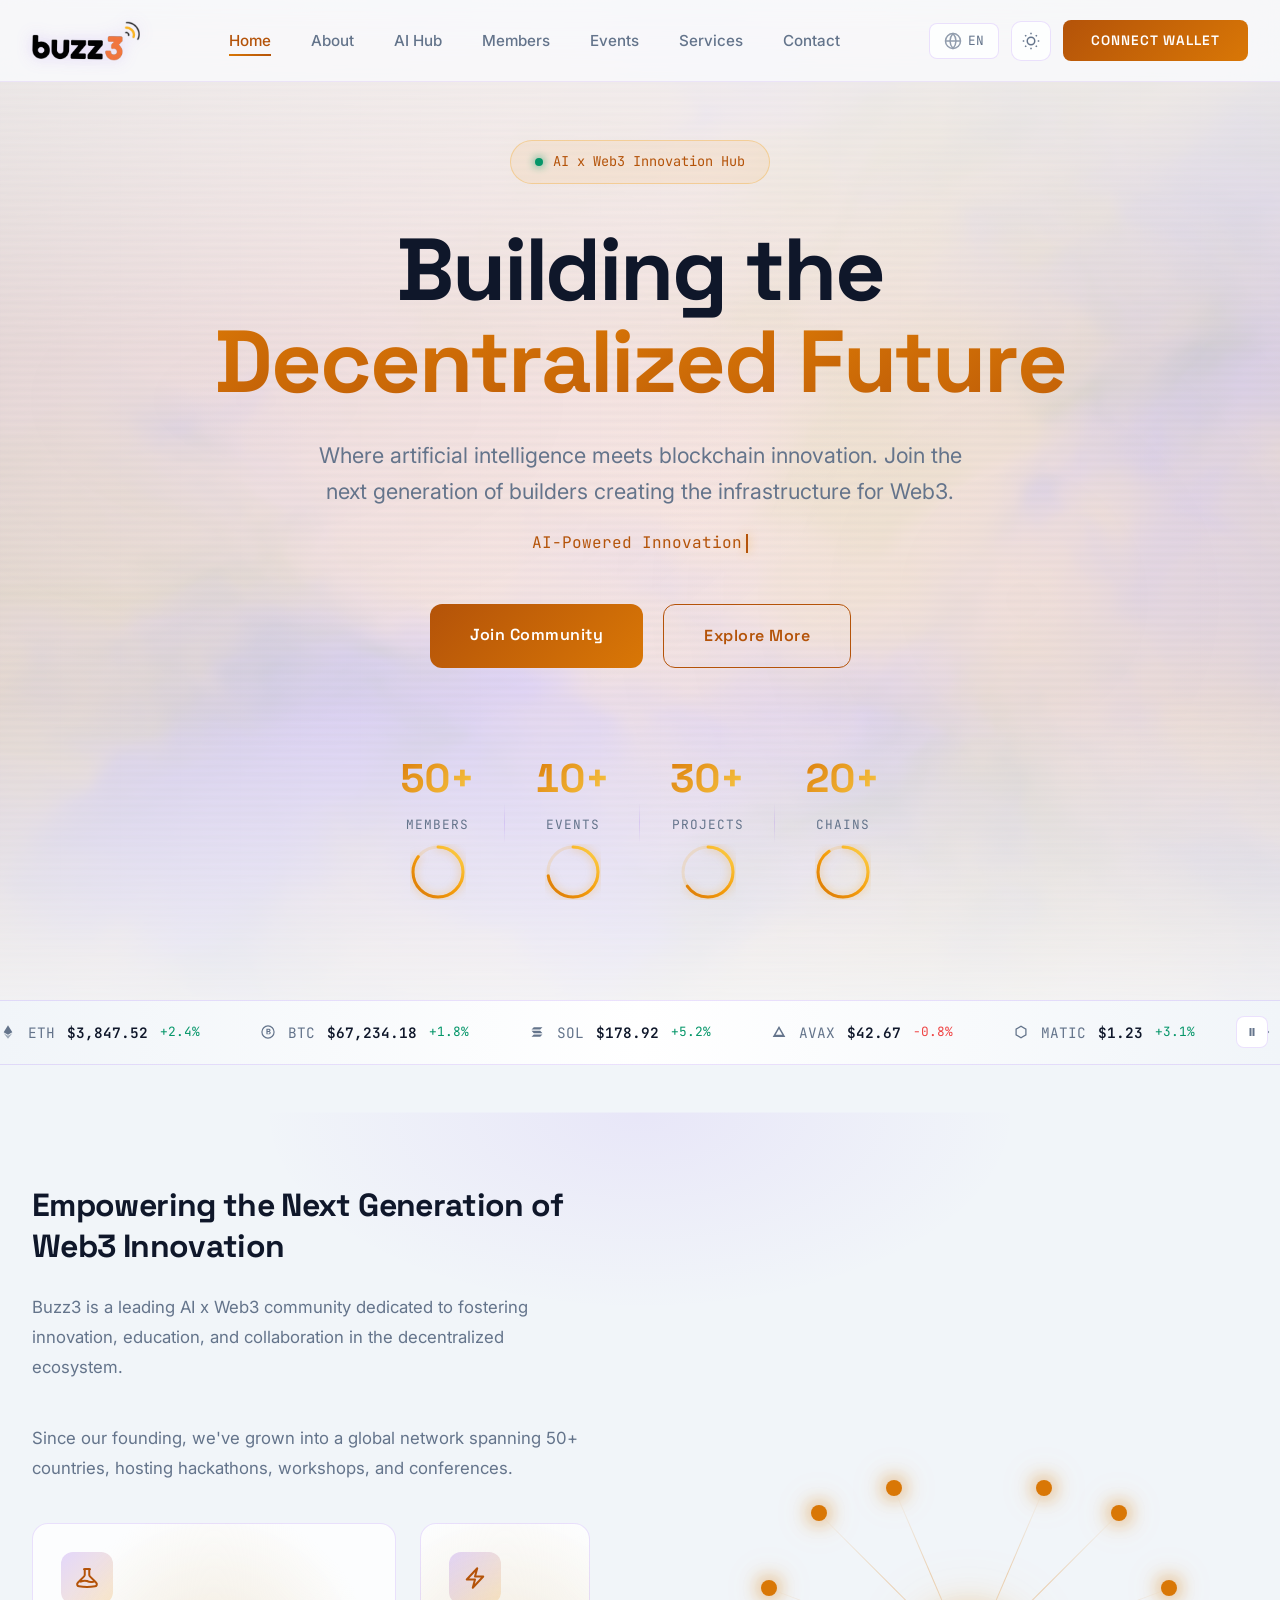
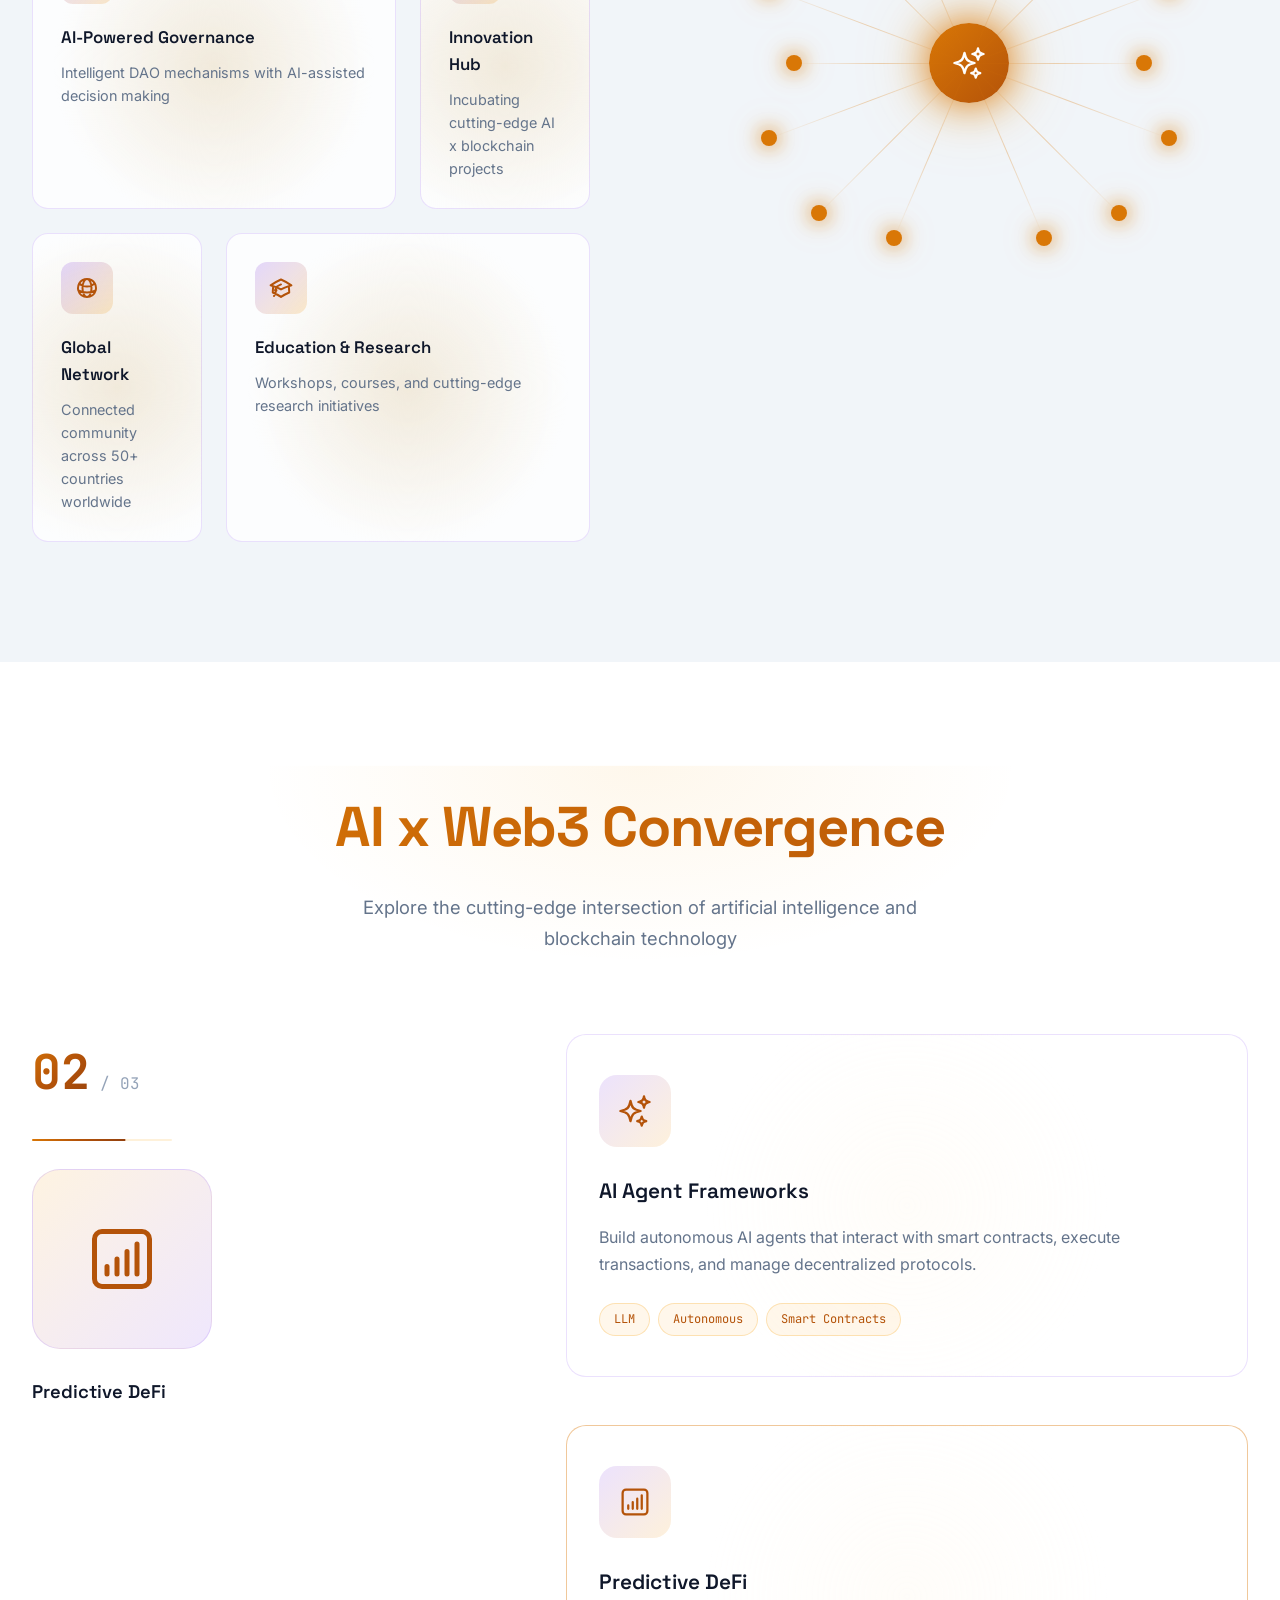
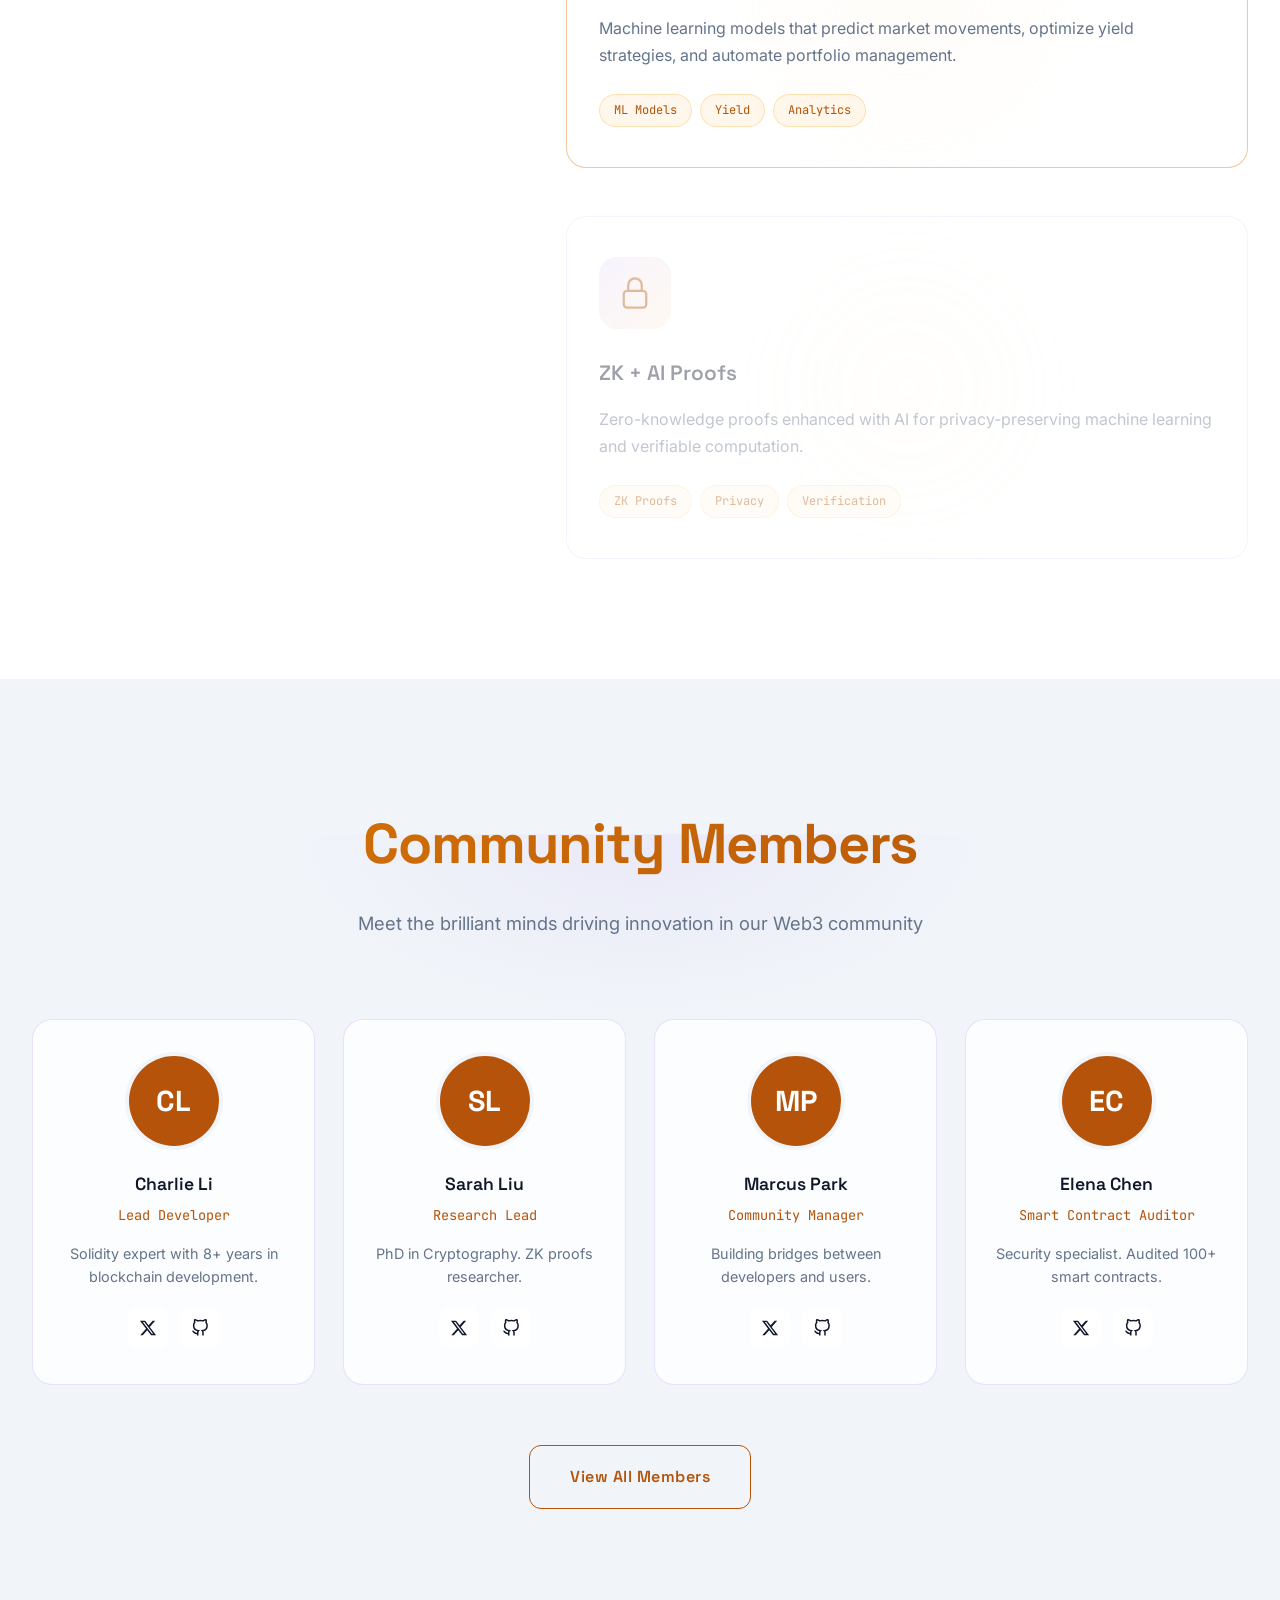
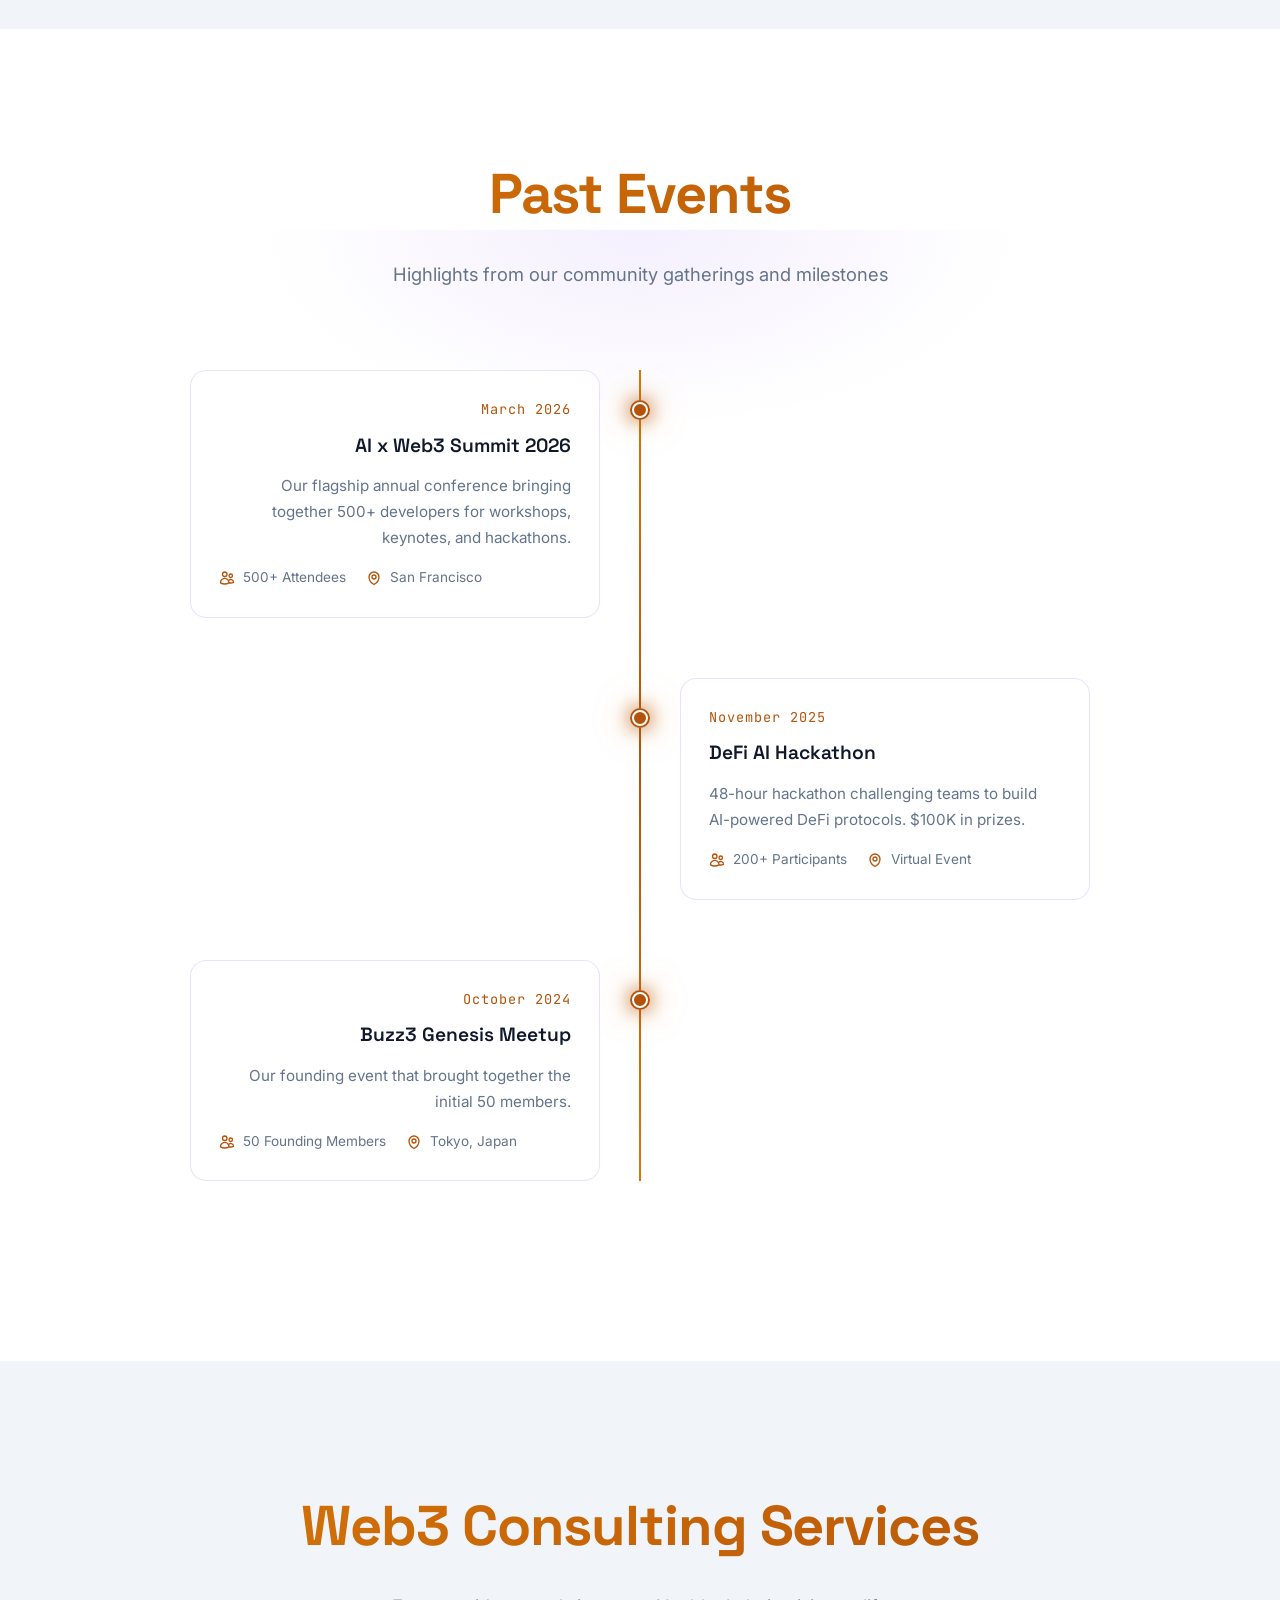
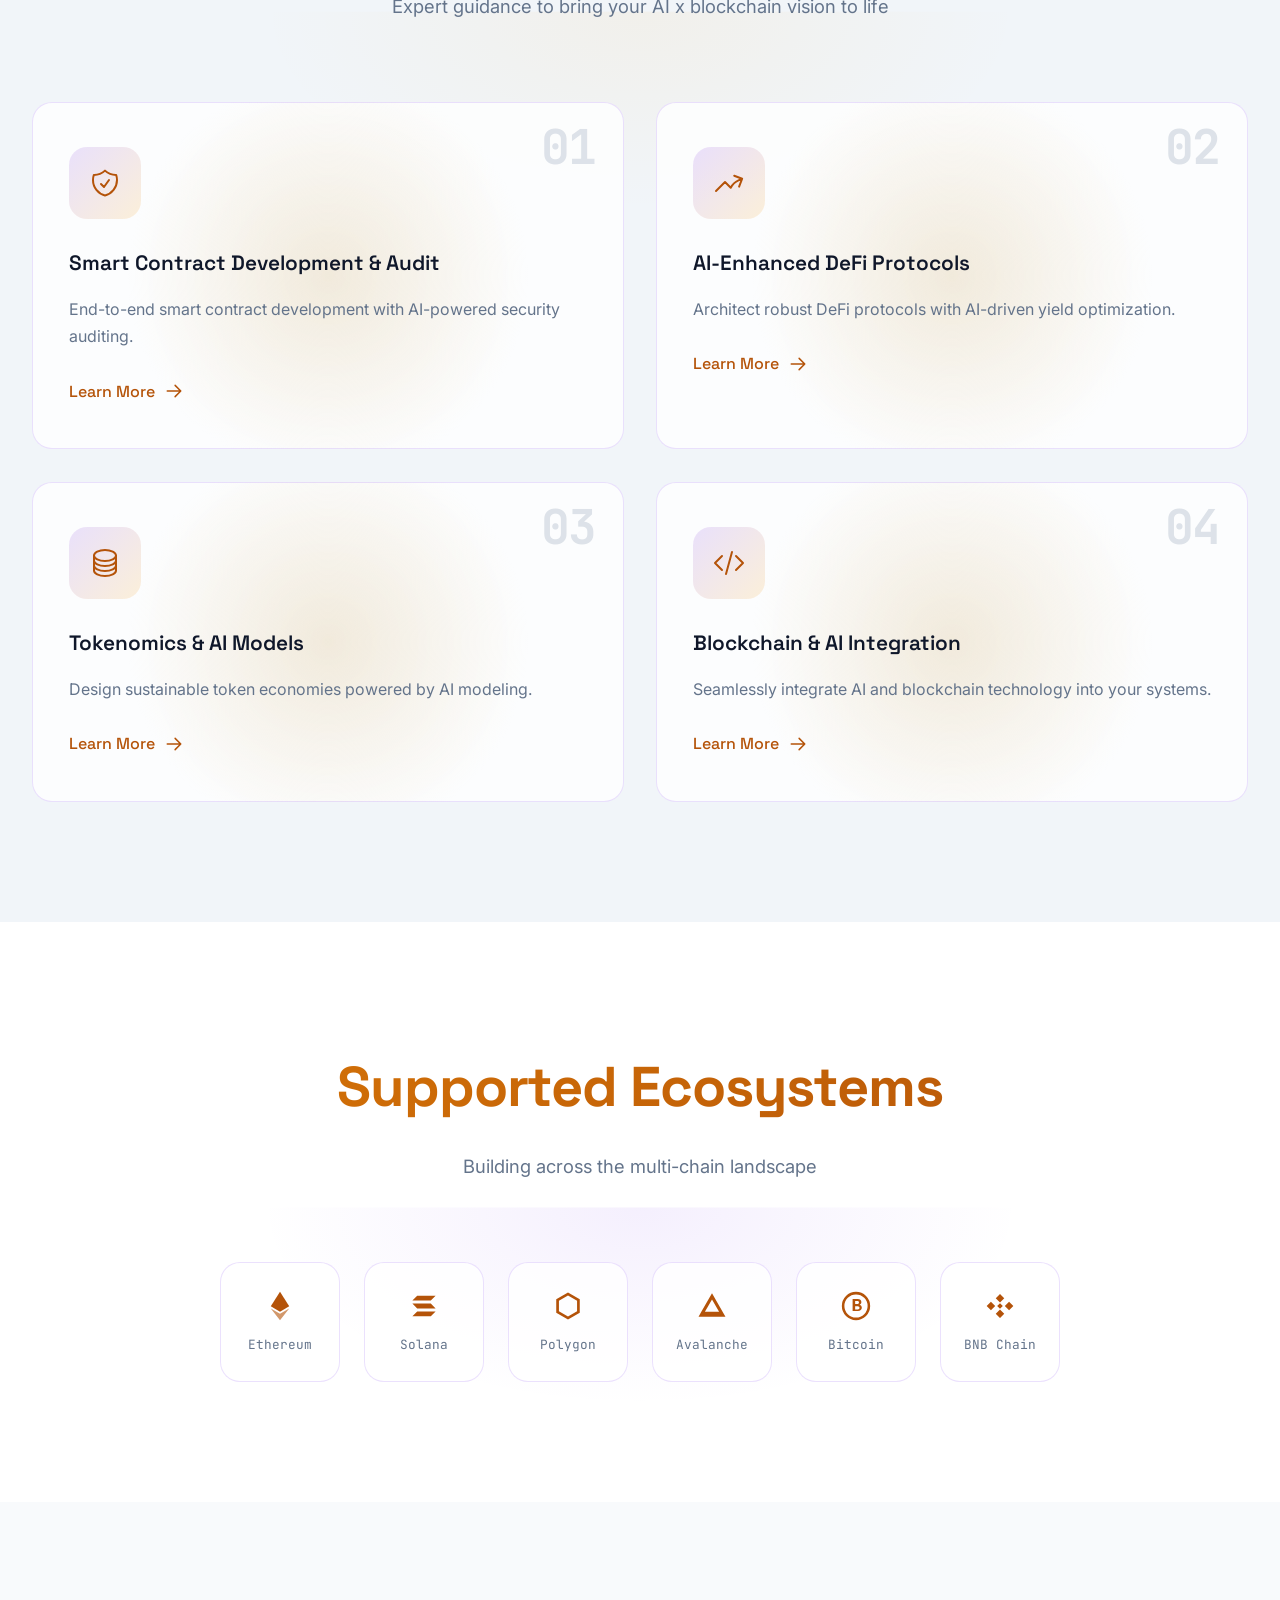
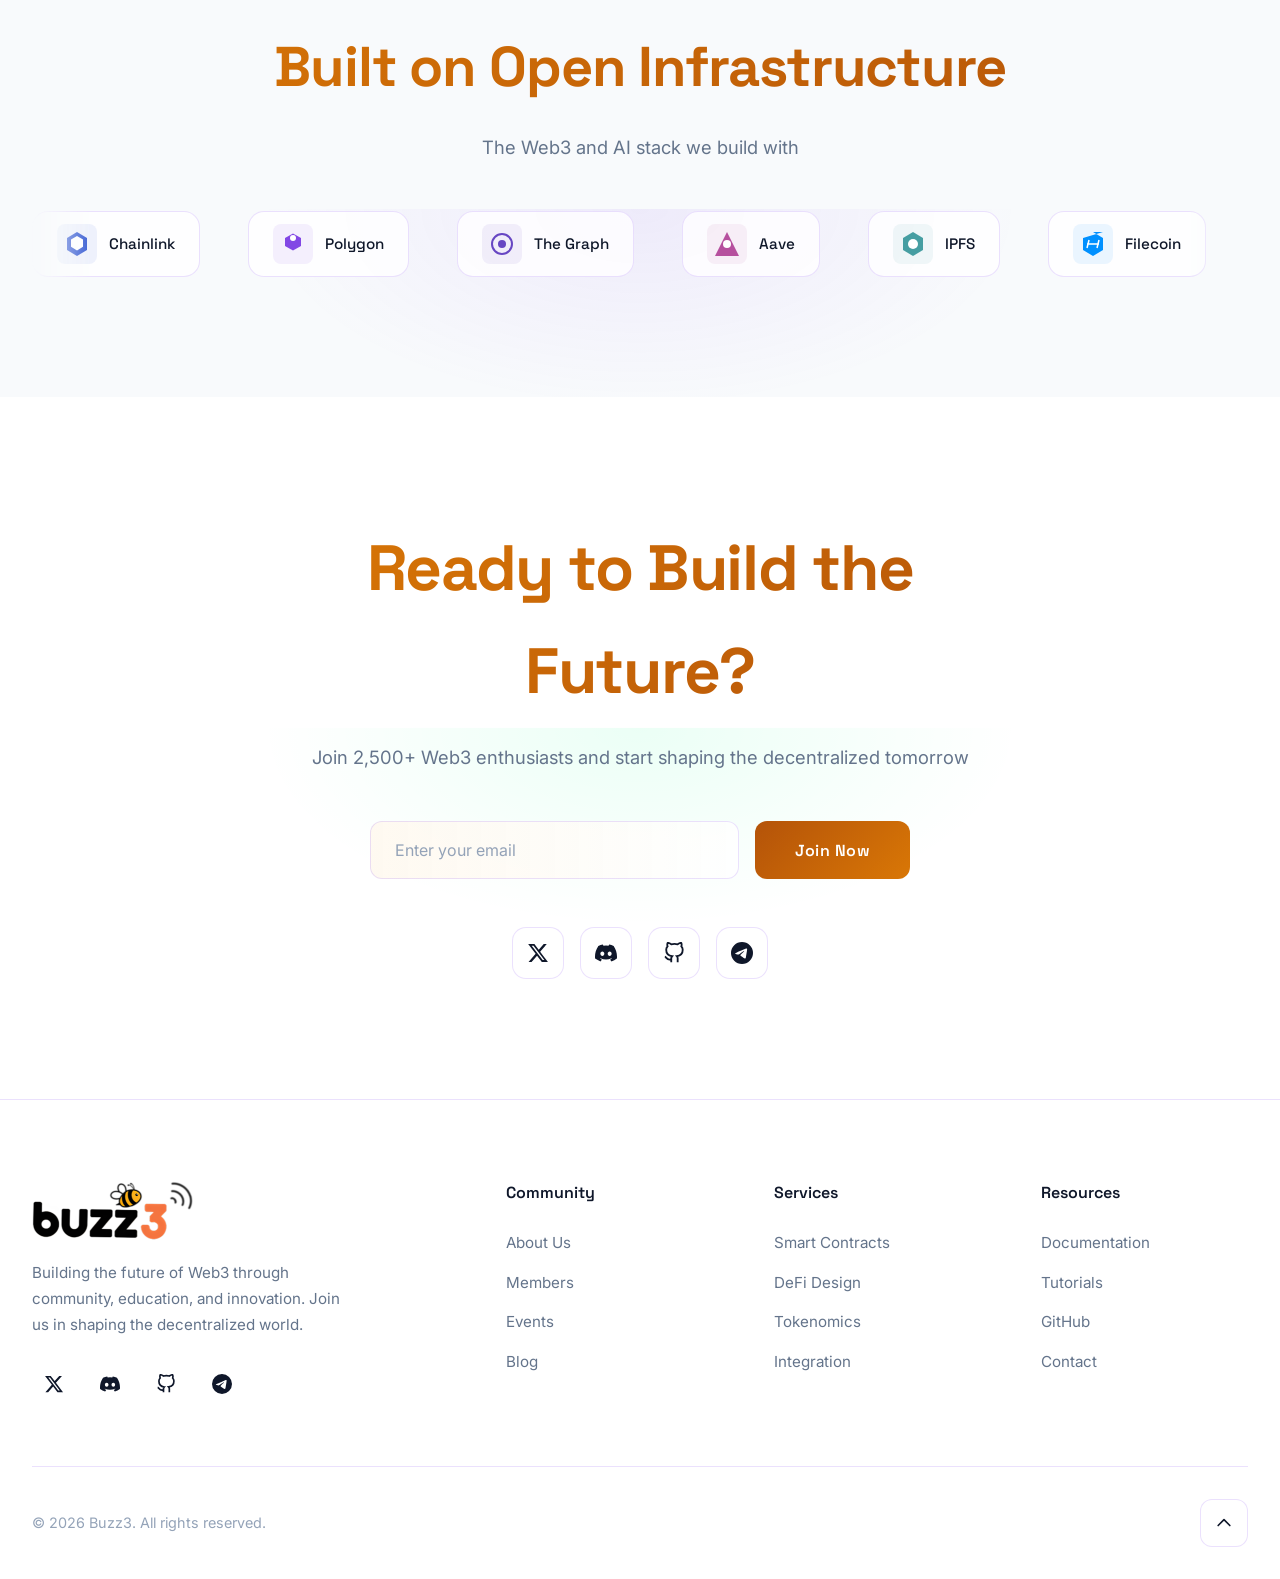
==== commit bb33d5ef: "update index" ====
--- a/index.html
+++ b/index.html
@@ -7,23 +7,35 @@
   <meta name="description" content="Buzz3 - Where AI meets Web3. A next-gen blockchain community for developers, innovators, and visionaries.">
   <link rel="preconnect" href="https://fonts.googleapis.com">
   <link rel="preconnect" href="https://fonts.gstatic.com" crossorigin>
-  <link href="https://fonts.googleapis.com/css2?family=Space+Grotesk:wght@300;400;500;600;700&family=JetBrains+Mono:wght@400;500;600;700&family=Inter:wght@300;400;500;600;700&family=Noto+Sans+SC:wght@300;400;500;600;700&family=Noto+Sans+JP:wght@300;400;500;600;700&display=swap" rel="stylesheet">
+  <link href="https://fonts.googleapis.com/css2?family=Space+Grotesk:wght@500;600;700&family=JetBrains+Mono:wght@400;600;700&family=Inter:wght@400;500;600&display=swap" rel="stylesheet">
   <link rel="stylesheet" href="buzz3.css">
+  <noscript>
+    <style>
+      .reveal, .reveal-left, .reveal-right { opacity: 1 !important; transform: none !important; }
+    </style>
+  </noscript>
+  <script>
+    (function() {
+      var saved = localStorage.getItem('buzz3-theme');
+      var theme = saved || (window.matchMedia && window.matchMedia('(prefers-color-scheme: dark)').matches ? 'dark' : 'light');
+      document.documentElement.setAttribute('data-theme', theme);
+    })();
+  </script>
 </head>
 <body>
-  <!-- Custom Cursor -->
-  <div class="cursor-dot" id="cursorDot"></div>
-  <div class="cursor-ring" id="cursorRing"></div>
+  <a href="#main-content" class="skip-link">Skip to main content</a>
+
+  <!-- Scroll Progress Bar -->
+  <div class="scroll-progress" id="scrollProgress" aria-hidden="true"></div>
 
   <!-- Background Effects -->
   <div class="bg-grid" aria-hidden="true"></div>
-  <div class="scanline" aria-hidden="true"></div>
 
   <!-- Navigation -->
   <nav class="navbar" role="navigation" aria-label="Main navigation">
     <div class="container">
       <a href="#" class="nav-logo" aria-label="Buzz3 Home">
-        <img src="logo/bizz3_logo.png" alt="Buzz3 Logo">
+        <img src="logo/bizz3_logo.png" alt="Buzz3 Logo" width="108" height="40">
       </a>
       
       <ul class="nav-links" id="navLinks">
@@ -56,8 +68,8 @@
           <svg class="icon-moon" xmlns="http://www.w3.org/2000/svg" width="18" height="18" viewBox="0 0 24 24" fill="none" stroke="currentColor" stroke-width="2"><path d="M21 12.79A9 9 0 1 1 11.21 3 7 7 0 0 0 21 12.79z"/></svg>
         </button>
 
-        <button class="btn-wallet" aria-label="Connect Wallet">
-          <span data-i18n="nav.connectWallet">Connect Wallet</span>
+        <button class="btn-wallet" id="walletBtn" aria-label="Connect Wallet" data-state="default">
+          <span class="wallet-text" data-i18n="nav.connectWallet">Connect Wallet</span>
         </button>
       </div>
       
@@ -69,6 +81,8 @@
     </div>
   </nav>
 
+  <main id="main-content">
+
   <!-- Hero Section -->
   <section class="hero" id="home">
     <canvas id="hero-canvas" aria-hidden="true"></canvas>
@@ -82,10 +96,12 @@
 
       <h1 class="hero-title">
         <span class="line">
-          <span class="glitch" data-text="Building the" data-i18n="hero.title1">Building the</span>
+          <span class="glitch" data-text="Building the" data-i18n="hero.title1" aria-hidden="true">Building the</span>
+          <span class="sr-only" data-i18n="hero.title1">Building the</span>
         </span>
         <span class="line">
-          <span class="gradient-text" data-i18n="hero.title2">Decentralized Future</span>
+          <span class="gradient-text glitch" data-i18n="hero.title2" aria-hidden="true">Decentralized Future</span>
+          <span class="sr-only" data-i18n="hero.title2">Decentralized Future</span>
         </span>
       </h1>
 
@@ -103,41 +119,58 @@
       </div>
 
       <div class="hero-stats">
-        <div class="stat-item">
-          <div class="stat-number" data-target="2500">0</div>
-          <div class="stat-label" data-i18n="hero.members">Members</div>
-        </div>
-        <div class="stat-item">
-          <div class="stat-number" data-target="150">0</div>
-          <div class="stat-label" data-i18n="hero.events">Events</div>
-        </div>
+        <svg width="0" height="0" style="position:absolute" aria-hidden="true">
+          <defs>
+            <linearGradient id="statGradient" x1="0%" y1="0%" x2="100%" y2="100%">
+              <stop offset="0%" stop-color="#D97706"/>
+              <stop offset="50%" stop-color="#F59E0B"/>
+              <stop offset="100%" stop-color="#FCD34D"/>
+            </linearGradient>
+          </defs>
+        </svg>
         <div class="stat-item">
           <div class="stat-number" data-target="50">0</div>
+          <div class="stat-label" data-i18n="hero.members">Members</div>
+          <div class="stat-ring"><svg viewBox="0 0 56 56"><circle class="ring-bg" cx="28" cy="28" r="25"/><circle class="ring-progress" cx="28" cy="28" r="25" data-ring-target="0.85"/></svg></div>
+        </div>
+        <div class="stat-item">
+          <div class="stat-number" data-target="10">0</div>
+          <div class="stat-label" data-i18n="hero.events">Events</div>
+          <div class="stat-ring"><svg viewBox="0 0 56 56"><circle class="ring-bg" cx="28" cy="28" r="25"/><circle class="ring-progress" cx="28" cy="28" r="25" data-ring-target="0.72"/></svg></div>
+        </div>
+        <div class="stat-item">
+          <div class="stat-number" data-target="30">0</div>
           <div class="stat-label" data-i18n="hero.projects">Projects</div>
+          <div class="stat-ring"><svg viewBox="0 0 56 56"><circle class="ring-bg" cx="28" cy="28" r="25"/><circle class="ring-progress" cx="28" cy="28" r="25" data-ring-target="0.65"/></svg></div>
         </div>
         <div class="stat-item">
-          <div class="stat-number" data-target="25">0</div>
+          <div class="stat-number" data-target="20">0</div>
           <div class="stat-label" data-i18n="hero.chains">Chains</div>
+          <div class="stat-ring"><svg viewBox="0 0 56 56"><circle class="ring-bg" cx="28" cy="28" r="25"/><circle class="ring-progress" cx="28" cy="28" r="25" data-ring-target="0.90"/></svg></div>
         </div>
       </div>
     </div>
   </section>
 
   <!-- Blockchain Ticker -->
-  <div class="ticker-section" aria-label="Live blockchain stats">
-    <div class="ticker-track">
-      <div class="ticker-item"><span class="icon">⟠</span><span>ETH</span><span class="value">$3,847.52</span><span class="change up">+2.4%</span></div>
-      <div class="ticker-item"><span class="icon">₿</span><span>BTC</span><span class="value">$67,234.18</span><span class="change up">+1.8%</span></div>
-      <div class="ticker-item"><span class="icon">◎</span><span>SOL</span><span class="value">$178.92</span><span class="change up">+5.2%</span></div>
-      <div class="ticker-item"><span class="icon">●</span><span>AVAX</span><span class="value">$42.67</span><span class="change down">-0.8%</span></div>
-      <div class="ticker-item"><span class="icon">◆</span><span>MATIC</span><span class="value">$1.23</span><span class="change up">+3.1%</span></div>
-      <div class="ticker-item"><span class="icon">⬡</span><span>BNB</span><span class="value">$612.45</span><span class="change up">+1.2%</span></div>
-      <div class="ticker-item"><span class="icon">⟠</span><span>ETH</span><span class="value">$3,847.52</span><span class="change up">+2.4%</span></div>
-      <div class="ticker-item"><span class="icon">₿</span><span>BTC</span><span class="value">$67,234.18</span><span class="change up">+1.8%</span></div>
-      <div class="ticker-item"><span class="icon">◎</span><span>SOL</span><span class="value">$178.92</span><span class="change up">+5.2%</span></div>
-      <div class="ticker-item"><span class="icon">●</span><span>AVAX</span><span class="value">$42.67</span><span class="change down">-0.8%</span></div>
-      <div class="ticker-item"><span class="icon">◆</span><span>MATIC</span><span class="value">$1.23</span><span class="change up">+3.1%</span></div>
-      <div class="ticker-item"><span class="icon">⬡</span><span>BNB</span><span class="value">$612.45</span><span class="change up">+1.2%</span></div>
+  <div class="ticker-section" aria-label="Live blockchain stats" data-state="loading">
+    <button class="ticker-pause" id="tickerPause" aria-label="Pause ticker" aria-pressed="false">
+      <svg class="icon-pause" xmlns="http://www.w3.org/2000/svg" width="12" height="12" viewBox="0 0 24 24" fill="currentColor"><path d="M7 4h4v16H7zM13 4h4v16h-4z"/></svg>
+      <svg class="icon-play" xmlns="http://www.w3.org/2000/svg" width="12" height="12" viewBox="0 0 24 24" fill="currentColor"><path d="M7 4l13 8-13 8V4z"/></svg>
+    </button>
+    <div class="ticker-track" id="tickerTrack">
+      <div class="ticker-item" data-coin="eth"><span class="icon"><svg viewBox="0 0 24 24" fill="currentColor" xmlns="http://www.w3.org/2000/svg" aria-hidden="true"><path d="M12 2l6.5 10.2-6.5 3.8-6.5-3.8L12 2z"/><path opacity=".6" d="M12 17.5l6.5-3.8L12 22l-6.5-8.3 6.5 3.8z"/></svg></span><span>ETH</span><span class="value">$3,847.52</span><span class="change up">+2.4%</span></div>
+      <div class="ticker-item" data-coin="btc"><span class="icon"><svg viewBox="0 0 24 24" fill="currentColor" fill-rule="evenodd" xmlns="http://www.w3.org/2000/svg" aria-hidden="true"><path d="M12 2a10 10 0 110 20 10 10 0 010-20zm0 1.8a8.2 8.2 0 100 16.4 8.2 8.2 0 000-16.4z"/><path d="M9.6 7h3.6c1.5 0 2.6.9 2.6 2.2 0 .9-.5 1.6-1.2 1.9.9.3 1.5 1.1 1.5 2.1 0 1.4-1.1 2.3-2.7 2.3H9.6V7zm1.8 1.5v2.1h1.6c.7 0 1.1-.4 1.1-1.05S13.7 8.5 13 8.5h-1.6zm0 3.6v2.4h1.9c.7 0 1.2-.5 1.2-1.2s-.5-1.2-1.2-1.2h-1.9z"/></svg></span><span>BTC</span><span class="value">$67,234.18</span><span class="change up">+1.8%</span></div>
+      <div class="ticker-item" data-coin="sol"><span class="icon"><svg viewBox="0 0 24 24" fill="currentColor" xmlns="http://www.w3.org/2000/svg" aria-hidden="true"><path d="M7.2 4.8h13l-3.4 3.4h-13l3.4-3.4z"/><path d="M16.8 10.3h-13l3.4 3.4h13l-3.4-3.4z"/><path d="M7.2 15.8h13l-3.4 3.4h-13l3.4-3.4z"/></svg></span><span>SOL</span><span class="value">$178.92</span><span class="change up">+5.2%</span></div>
+      <div class="ticker-item" data-coin="avax"><span class="icon"><svg viewBox="0 0 24 24" fill="currentColor" fill-rule="evenodd" xmlns="http://www.w3.org/2000/svg" aria-hidden="true"><path d="M12 3l9.5 16.5h-19L12 3zm0 4.4l-5 8.7h10l-5-8.7z"/></svg></span><span>AVAX</span><span class="value">$42.67</span><span class="change down">-0.8%</span></div>
+      <div class="ticker-item" data-coin="matic"><span class="icon"><svg viewBox="0 0 24 24" fill="currentColor" fill-rule="evenodd" xmlns="http://www.w3.org/2000/svg" aria-hidden="true"><path d="M12 2.4l8.3 4.8v9.6L12 21.6l-8.3-4.8V7.2L12 2.4zm0 2.2L5.6 8.3v7.4l6.4 3.7 6.4-3.7V8.3L12 4.6z"/></svg></span><span>MATIC</span><span class="value">$1.23</span><span class="change up">+3.1%</span></div>
+      <div class="ticker-item" data-coin="bnb"><span class="icon"><svg viewBox="0 0 24 24" fill="currentColor" xmlns="http://www.w3.org/2000/svg" aria-hidden="true"><path d="M12 3.6l3 3-3 3-3-3 3-3zM5.6 9l3 3-3 3-3-3 3-3zm12.8 0l3 3-3 3-3-3 3-3zM12 14.4l3 3-3 3-3-3 3-3zM12 10l2 2-2 2-2-2 2-2z"/></svg></span><span>BNB</span><span class="value">$612.45</span><span class="change up">+1.2%</span></div>
+      <div class="ticker-item" data-coin="eth"><span class="icon"><svg viewBox="0 0 24 24" fill="currentColor" xmlns="http://www.w3.org/2000/svg" aria-hidden="true"><path d="M12 2l6.5 10.2-6.5 3.8-6.5-3.8L12 2z"/><path opacity=".6" d="M12 17.5l6.5-3.8L12 22l-6.5-8.3 6.5 3.8z"/></svg></span><span>ETH</span><span class="value">$3,847.52</span><span class="change up">+2.4%</span></div>
+      <div class="ticker-item" data-coin="btc"><span class="icon"><svg viewBox="0 0 24 24" fill="currentColor" fill-rule="evenodd" xmlns="http://www.w3.org/2000/svg" aria-hidden="true"><path d="M12 2a10 10 0 110 20 10 10 0 010-20zm0 1.8a8.2 8.2 0 100 16.4 8.2 8.2 0 000-16.4z"/><path d="M9.6 7h3.6c1.5 0 2.6.9 2.6 2.2 0 .9-.5 1.6-1.2 1.9.9.3 1.5 1.1 1.5 2.1 0 1.4-1.1 2.3-2.7 2.3H9.6V7zm1.8 1.5v2.1h1.6c.7 0 1.1-.4 1.1-1.05S13.7 8.5 13 8.5h-1.6zm0 3.6v2.4h1.9c.7 0 1.2-.5 1.2-1.2s-.5-1.2-1.2-1.2h-1.9z"/></svg></span><span>BTC</span><span class="value">$67,234.18</span><span class="change up">+1.8%</span></div>
+      <div class="ticker-item" data-coin="sol"><span class="icon"><svg viewBox="0 0 24 24" fill="currentColor" xmlns="http://www.w3.org/2000/svg" aria-hidden="true"><path d="M7.2 4.8h13l-3.4 3.4h-13l3.4-3.4z"/><path d="M16.8 10.3h-13l3.4 3.4h13l-3.4-3.4z"/><path d="M7.2 15.8h13l-3.4 3.4h-13l3.4-3.4z"/></svg></span><span>SOL</span><span class="value">$178.92</span><span class="change up">+5.2%</span></div>
+      <div class="ticker-item" data-coin="avax"><span class="icon"><svg viewBox="0 0 24 24" fill="currentColor" fill-rule="evenodd" xmlns="http://www.w3.org/2000/svg" aria-hidden="true"><path d="M12 3l9.5 16.5h-19L12 3zm0 4.4l-5 8.7h10l-5-8.7z"/></svg></span><span>AVAX</span><span class="value">$42.67</span><span class="change down">-0.8%</span></div>
+      <div class="ticker-item" data-coin="matic"><span class="icon"><svg viewBox="0 0 24 24" fill="currentColor" fill-rule="evenodd" xmlns="http://www.w3.org/2000/svg" aria-hidden="true"><path d="M12 2.4l8.3 4.8v9.6L12 21.6l-8.3-4.8V7.2L12 2.4zm0 2.2L5.6 8.3v7.4l6.4 3.7 6.4-3.7V8.3L12 4.6z"/></svg></span><span>MATIC</span><span class="value">$1.23</span><span class="change up">+3.1%</span></div>
+      <div class="ticker-item" data-coin="bnb"><span class="icon"><svg viewBox="0 0 24 24" fill="currentColor" xmlns="http://www.w3.org/2000/svg" aria-hidden="true"><path d="M12 3.6l3 3-3 3-3-3 3-3zM5.6 9l3 3-3 3-3-3 3-3zm12.8 0l3 3-3 3-3-3 3-3zM12 14.4l3 3-3 3-3-3 3-3zM12 10l2 2-2 2-2-2 2-2z"/></svg></span><span>BNB</span><span class="value">$612.45</span><span class="change up">+1.2%</span></div>
     </div>
   </div>
 
@@ -146,7 +179,7 @@
     <div class="container">
       <div class="about-grid">
         <div class="about-content reveal-left">
-          <h3 data-i18n="about.title">Empowering the Next Generation of Web3 Innovation</h3>
+          <h2 data-i18n="about.title">Empowering the Next Generation of Web3 Innovation</h2>
           <p data-i18n="about.desc1">Buzz3 is a leading AI x Web3 community dedicated to fostering innovation, education, and collaboration in the decentralized ecosystem.</p>
           <p data-i18n="about.desc2">Since our founding, we've grown into a global network spanning 50+ countries, hosting hackathons, workshops, and conferences.</p>
 
@@ -198,7 +231,15 @@
       <h2 class="section-title reveal" data-i18n="ai.title">AI x Web3 Convergence</h2>
       <p class="section-subtitle reveal stagger-1" data-i18n="ai.subtitle">Explore the cutting-edge intersection of artificial intelligence and blockchain technology</p>
 
-      <div class="ai-grid">
+      <div class="ai-story">
+        <aside class="ai-story-rail" aria-hidden="true">
+          <div class="ai-story-count"><span id="aiStoryCurrent">01</span><span class="ai-story-total">/ 03</span></div>
+          <div class="ai-story-progress"><div class="ai-story-bar" id="aiStoryBar"></div></div>
+          <div class="ai-story-visual" id="aiStoryVisual"></div>
+          <div class="ai-story-title" id="aiStoryTitle"></div>
+        </aside>
+
+        <div class="ai-grid">
         <div class="ai-card reveal stagger-1">
           <div class="ai-card-icon">
             <svg xmlns="http://www.w3.org/2000/svg" fill="none" viewBox="0 0 24 24" stroke="currentColor" stroke-width="1.5"><path stroke-linecap="round" stroke-linejoin="round" d="M9.813 15.904L9 18.75l-.813-2.846a4.5 4.5 0 00-3.09-3.09L2.25 12l2.846-.813a4.5 4.5 0 003.09-3.09L9 5.25l.813 2.846a4.5 4.5 0 003.09 3.09L15.75 12l-2.846.813a4.5 4.5 0 00-3.09 3.09zM18.259 8.715L18 9.75l-.259-1.035a3.375 3.375 0 00-2.455-2.456L14.25 6l1.036-.259a3.375 3.375 0 002.455-2.456L18 2.25l.259 1.035a3.375 3.375 0 002.455 2.456L21.75 6l-1.036.259a3.375 3.375 0 00-2.455 2.456zM16.894 20.567L16.5 21.75l-.394-1.183a2.25 2.25 0 00-1.423-1.423L13.5 18.75l1.183-.394a2.25 2.25 0 001.423-1.423l.394-1.183.394 1.183a2.25 2.25 0 001.423 1.423l1.183.394-1.183.394a2.25 2.25 0 00-1.423 1.423z" /></svg>
@@ -237,6 +278,7 @@
             <span class="ai-tag" data-i18n="ai.card3.tag3">Verification</span>
           </div>
         </div>
+        </div>
       </div>
     </div>
   </section>
@@ -249,12 +291,12 @@
 
       <div class="members-grid">
         <div class="member-card reveal stagger-1">
-          <div class="member-avatar">AK</div>
-          <h3 class="member-name">Alex Kim</h3>
-          <div class="member-role" data-i18n="members.alex.role">Lead Developer</div>
-          <p class="member-bio" data-i18n="members.alex.bio">Solidity expert with 8+ years in blockchain development.</p>
+          <div class="member-avatar">CL</div>
+          <h3 class="member-name">Charlie Li</h3>
+          <div class="member-role" data-i18n="members.charlie.role">Lead Developer</div>
+          <p class="member-bio" data-i18n="members.charlie.bio">Solidity expert with 8+ years in blockchain development.</p>
           <div class="member-socials">
-            <a href="#" class="social-link" aria-label="Twitter"><svg xmlns="http://www.w3.org/2000/svg" width="18" height="18" viewBox="0 0 24 24" fill="none" stroke="currentColor" stroke-width="2"><path d="M22 4s-.7 2.1-2 3.4c1.6 10-9.4 17.3-18 11.6 2.2.1 4.4-.6 6-2C3 15.5.5 9.6 3 5c2.2 2.6 5.6 4.1 9 4-.9-4.2 4-6.6 7-3.8 1.1 0 3-1.2 3-1.2z"/></svg></a>
+            <a href="#" class="social-link" aria-label="Twitter"><svg xmlns="http://www.w3.org/2000/svg" width="18" height="18" viewBox="0 0 24 24" fill="currentColor"><path d="M18.244 2.25h3.308l-7.227 8.26 8.502 11.24h-6.657l-5.214-6.817L4.99 21.75H1.68l7.73-8.835L1.254 2.25H8.08l4.713 6.231 5.451-6.231Zm-1.161 17.52h1.833L7.084 4.126H5.117l11.966 15.644Z"/></svg></a>
             <a href="#" class="social-link" aria-label="GitHub"><svg xmlns="http://www.w3.org/2000/svg" width="18" height="18" viewBox="0 0 24 24" fill="none" stroke="currentColor" stroke-width="2"><path d="M9 19c-5 1.5-5-2.5-7-3m14 6v-3.87a3.37 3.37 0 0 0-.94-2.61c3.14-.35 6.44-1.54 6.44-7A5.44 5.44 0 0 0 20 4.77 5.07 5.07 0 0 0 19.91 1S18.73.65 16 2.48a13.38 13.38 0 0 0-7 0C6.27.65 5.09 1 5.09 1A5.07 5.07 0 0 0 5 4.77a5.44 5.44 0 0 0-1.5 3.78c0 5.42 3.3 6.61 6.44 7A3.37 3.37 0 0 0 9 18.13V22"/></svg></a>
           </div>
         </div>
@@ -265,7 +307,7 @@
           <div class="member-role" data-i18n="members.sarah.role">Research Lead</div>
           <p class="member-bio" data-i18n="members.sarah.bio">PhD in Cryptography. ZK proofs researcher.</p>
           <div class="member-socials">
-            <a href="#" class="social-link" aria-label="Twitter"><svg xmlns="http://www.w3.org/2000/svg" width="18" height="18" viewBox="0 0 24 24" fill="none" stroke="currentColor" stroke-width="2"><path d="M22 4s-.7 2.1-2 3.4c1.6 10-9.4 17.3-18 11.6 2.2.1 4.4-.6 6-2C3 15.5.5 9.6 3 5c2.2 2.6 5.6 4.1 9 4-.9-4.2 4-6.6 7-3.8 1.1 0 3-1.2 3-1.2z"/></svg></a>
+            <a href="#" class="social-link" aria-label="Twitter"><svg xmlns="http://www.w3.org/2000/svg" width="18" height="18" viewBox="0 0 24 24" fill="currentColor"><path d="M18.244 2.25h3.308l-7.227 8.26 8.502 11.24h-6.657l-5.214-6.817L4.99 21.75H1.68l7.73-8.835L1.254 2.25H8.08l4.713 6.231 5.451-6.231Zm-1.161 17.52h1.833L7.084 4.126H5.117l11.966 15.644Z"/></svg></a>
             <a href="#" class="social-link" aria-label="GitHub"><svg xmlns="http://www.w3.org/2000/svg" width="18" height="18" viewBox="0 0 24 24" fill="none" stroke="currentColor" stroke-width="2"><path d="M9 19c-5 1.5-5-2.5-7-3m14 6v-3.87a3.37 3.37 0 0 0-.94-2.61c3.14-.35 6.44-1.54 6.44-7A5.44 5.44 0 0 0 20 4.77 5.07 5.07 0 0 0 19.91 1S18.73.65 16 2.48a13.38 13.38 0 0 0-7 0C6.27.65 5.09 1 5.09 1A5.07 5.07 0 0 0 5 4.77a5.44 5.44 0 0 0-1.5 3.78c0 5.42 3.3 6.61 6.44 7A3.37 3.37 0 0 0 9 18.13V22"/></svg></a>
           </div>
         </div>
@@ -276,7 +318,7 @@
           <div class="member-role" data-i18n="members.marcus.role">Community Manager</div>
           <p class="member-bio" data-i18n="members.marcus.bio">Building bridges between developers and users.</p>
           <div class="member-socials">
-            <a href="#" class="social-link" aria-label="Twitter"><svg xmlns="http://www.w3.org/2000/svg" width="18" height="18" viewBox="0 0 24 24" fill="none" stroke="currentColor" stroke-width="2"><path d="M22 4s-.7 2.1-2 3.4c1.6 10-9.4 17.3-18 11.6 2.2.1 4.4-.6 6-2C3 15.5.5 9.6 3 5c2.2 2.6 5.6 4.1 9 4-.9-4.2 4-6.6 7-3.8 1.1 0 3-1.2 3-1.2z"/></svg></a>
+            <a href="#" class="social-link" aria-label="Twitter"><svg xmlns="http://www.w3.org/2000/svg" width="18" height="18" viewBox="0 0 24 24" fill="currentColor"><path d="M18.244 2.25h3.308l-7.227 8.26 8.502 11.24h-6.657l-5.214-6.817L4.99 21.75H1.68l7.73-8.835L1.254 2.25H8.08l4.713 6.231 5.451-6.231Zm-1.161 17.52h1.833L7.084 4.126H5.117l11.966 15.644Z"/></svg></a>
             <a href="#" class="social-link" aria-label="GitHub"><svg xmlns="http://www.w3.org/2000/svg" width="18" height="18" viewBox="0 0 24 24" fill="none" stroke="currentColor" stroke-width="2"><path d="M9 19c-5 1.5-5-2.5-7-3m14 6v-3.87a3.37 3.37 0 0 0-.94-2.61c3.14-.35 6.44-1.54 6.44-7A5.44 5.44 0 0 0 20 4.77 5.07 5.07 0 0 0 19.91 1S18.73.65 16 2.48a13.38 13.38 0 0 0-7 0C6.27.65 5.09 1 5.09 1A5.07 5.07 0 0 0 5 4.77a5.44 5.44 0 0 0-1.5 3.78c0 5.42 3.3 6.61 6.44 7A3.37 3.37 0 0 0 9 18.13V22"/></svg></a>
           </div>
         </div>
@@ -287,7 +329,7 @@
           <div class="member-role" data-i18n="members.elena.role">Smart Contract Auditor</div>
           <p class="member-bio" data-i18n="members.elena.bio">Security specialist. Audited 100+ smart contracts.</p>
           <div class="member-socials">
-            <a href="#" class="social-link" aria-label="Twitter"><svg xmlns="http://www.w3.org/2000/svg" width="18" height="18" viewBox="0 0 24 24" fill="none" stroke="currentColor" stroke-width="2"><path d="M22 4s-.7 2.1-2 3.4c1.6 10-9.4 17.3-18 11.6 2.2.1 4.4-.6 6-2C3 15.5.5 9.6 3 5c2.2 2.6 5.6 4.1 9 4-.9-4.2 4-6.6 7-3.8 1.1 0 3-1.2 3-1.2z"/></svg></a>
+            <a href="#" class="social-link" aria-label="Twitter"><svg xmlns="http://www.w3.org/2000/svg" width="18" height="18" viewBox="0 0 24 24" fill="currentColor"><path d="M18.244 2.25h3.308l-7.227 8.26 8.502 11.24h-6.657l-5.214-6.817L4.99 21.75H1.68l7.73-8.835L1.254 2.25H8.08l4.713 6.231 5.451-6.231Zm-1.161 17.52h1.833L7.084 4.126H5.117l11.966 15.644Z"/></svg></a>
             <a href="#" class="social-link" aria-label="GitHub"><svg xmlns="http://www.w3.org/2000/svg" width="18" height="18" viewBox="0 0 24 24" fill="none" stroke="currentColor" stroke-width="2"><path d="M9 19c-5 1.5-5-2.5-7-3m14 6v-3.87a3.37 3.37 0 0 0-.94-2.61c3.14-.35 6.44-1.54 6.44-7A5.44 5.44 0 0 0 20 4.77 5.07 5.07 0 0 0 19.91 1S18.73.65 16 2.48a13.38 13.38 0 0 0-7 0C6.27.65 5.09 1 5.09 1A5.07 5.07 0 0 0 5 4.77a5.44 5.44 0 0 0-1.5 3.78c0 5.42 3.3 6.61 6.44 7A3.37 3.37 0 0 0 9 18.13V22"/></svg></a>
           </div>
         </div>
@@ -356,6 +398,7 @@
 
       <div class="services-grid">
         <div class="service-card reveal stagger-1">
+          <span class="service-number">01</span>
           <div class="service-icon">
             <svg xmlns="http://www.w3.org/2000/svg" fill="none" viewBox="0 0 24 24" stroke="currentColor" stroke-width="1.5"><path stroke-linecap="round" stroke-linejoin="round" d="M9 12.75L11.25 15 15 9.75m-3-7.036A11.959 11.959 0 013.598 6 11.99 11.99 0 003 9.749c0 5.592 3.824 10.29 9 11.623 5.176-1.332 9-6.03 9-11.622 0-1.31-.21-2.571-.598-3.751h-.152c-3.196 0-6.1-1.248-8.25-3.285z" /></svg>
           </div>
@@ -365,6 +408,7 @@
         </div>
 
         <div class="service-card reveal stagger-2">
+          <span class="service-number">02</span>
           <div class="service-icon">
             <svg xmlns="http://www.w3.org/2000/svg" fill="none" viewBox="0 0 24 24" stroke="currentColor" stroke-width="1.5"><path stroke-linecap="round" stroke-linejoin="round" d="M2.25 18L9 11.25l4.306 4.307a11.95 11.95 0 015.814-5.519l2.74-1.22m0 0l-5.94-2.28m5.94 2.28l-2.28 5.941" /></svg>
           </div>
@@ -374,6 +418,7 @@
         </div>
 
         <div class="service-card reveal stagger-3">
+          <span class="service-number">03</span>
           <div class="service-icon">
             <svg xmlns="http://www.w3.org/2000/svg" fill="none" viewBox="0 0 24 24" stroke="currentColor" stroke-width="1.5"><path stroke-linecap="round" stroke-linejoin="round" d="M20.25 6.375c0 2.278-3.694 4.125-8.25 4.125S3.75 8.653 3.75 6.375m16.5 0c0-2.278-3.694-4.125-8.25-4.125S3.75 4.097 3.75 6.375m16.5 0v11.25c0 2.278-3.694 4.125-8.25 4.125s-8.25-1.847-8.25-4.125V6.375m16.5 0v3.75m-16.5-3.75v3.75m16.5 0v3.75C20.25 16.153 16.556 18 12 18s-8.25-1.847-8.25-4.125v-3.75m16.5 0c0 2.278-3.694 4.125-8.25 4.125s-8.25-1.847-8.25-4.125" /></svg>
           </div>
@@ -383,6 +428,7 @@
         </div>
 
         <div class="service-card reveal stagger-4">
+          <span class="service-number">04</span>
           <div class="service-icon">
             <svg xmlns="http://www.w3.org/2000/svg" fill="none" viewBox="0 0 24 24" stroke="currentColor" stroke-width="1.5"><path stroke-linecap="round" stroke-linejoin="round" d="M17.25 6.75L22.5 12l-5.25 5.25m-10.5 0L1.5 12l5.25-5.25m7.5-3l-4.5 16.5" /></svg>
           </div>
@@ -401,12 +447,90 @@
       <p class="section-subtitle reveal stagger-1" data-i18n="ecosystem.subtitle">Building across the multi-chain landscape</p>
 
       <div class="chains-grid">
-        <div class="chain-item reveal stagger-1"><div class="chain-icon">⟠</div><div class="chain-name">Ethereum</div></div>
-        <div class="chain-item reveal stagger-2"><div class="chain-icon">◎</div><div class="chain-name">Solana</div></div>
-        <div class="chain-item reveal stagger-3"><div class="chain-icon">⬡</div><div class="chain-name">Polygon</div></div>
-        <div class="chain-item reveal stagger-4"><div class="chain-icon">●</div><div class="chain-name">Avalanche</div></div>
-        <div class="chain-item reveal stagger-5"><div class="chain-icon">₿</div><div class="chain-name">Bitcoin</div></div>
-        <div class="chain-item reveal stagger-6"><div class="chain-icon">◆</div><div class="chain-name">BNB Chain</div></div>
+        <div class="chain-item reveal stagger-1"><div class="chain-icon"><svg viewBox="0 0 24 24" fill="currentColor" xmlns="http://www.w3.org/2000/svg" aria-hidden="true"><path d="M12 2l6.5 10.2-6.5 3.8-6.5-3.8L12 2z"/><path opacity=".6" d="M12 17.5l6.5-3.8L12 22l-6.5-8.3 6.5 3.8z"/></svg></div><div class="chain-name">Ethereum</div></div>
+        <div class="chain-item reveal stagger-2"><div class="chain-icon"><svg viewBox="0 0 24 24" fill="currentColor" xmlns="http://www.w3.org/2000/svg" aria-hidden="true"><path d="M7.2 4.8h13l-3.4 3.4h-13l3.4-3.4z"/><path d="M16.8 10.3h-13l3.4 3.4h13l-3.4-3.4z"/><path d="M7.2 15.8h13l-3.4 3.4h-13l3.4-3.4z"/></svg></div><div class="chain-name">Solana</div></div>
+        <div class="chain-item reveal stagger-3"><div class="chain-icon"><svg viewBox="0 0 24 24" fill="currentColor" fill-rule="evenodd" xmlns="http://www.w3.org/2000/svg" aria-hidden="true"><path d="M12 2.4l8.3 4.8v9.6L12 21.6l-8.3-4.8V7.2L12 2.4zm0 2.2L5.6 8.3v7.4l6.4 3.7 6.4-3.7V8.3L12 4.6z"/></svg></div><div class="chain-name">Polygon</div></div>
+        <div class="chain-item reveal stagger-4"><div class="chain-icon"><svg viewBox="0 0 24 24" fill="currentColor" fill-rule="evenodd" xmlns="http://www.w3.org/2000/svg" aria-hidden="true"><path d="M12 3l9.5 16.5h-19L12 3zm0 4.4l-5 8.7h10l-5-8.7z"/></svg></div><div class="chain-name">Avalanche</div></div>
+        <div class="chain-item reveal stagger-5"><div class="chain-icon"><svg viewBox="0 0 24 24" fill="currentColor" fill-rule="evenodd" xmlns="http://www.w3.org/2000/svg" aria-hidden="true"><path d="M12 2a10 10 0 110 20 10 10 0 010-20zm0 1.8a8.2 8.2 0 100 16.4 8.2 8.2 0 000-16.4z"/><path d="M9.6 7h3.6c1.5 0 2.6.9 2.6 2.2 0 .9-.5 1.6-1.2 1.9.9.3 1.5 1.1 1.5 2.1 0 1.4-1.1 2.3-2.7 2.3H9.6V7zm1.8 1.5v2.1h1.6c.7 0 1.1-.4 1.1-1.05S13.7 8.5 13 8.5h-1.6zm0 3.6v2.4h1.9c.7 0 1.2-.5 1.2-1.2s-.5-1.2-1.2-1.2h-1.9z"/></svg></div><div class="chain-name">Bitcoin</div></div>
+        <div class="chain-item reveal stagger-6"><div class="chain-icon"><svg viewBox="0 0 24 24" fill="currentColor" xmlns="http://www.w3.org/2000/svg" aria-hidden="true"><path d="M12 3.6l3 3-3 3-3-3 3-3zM5.6 9l3 3-3 3-3-3 3-3zm12.8 0l3 3-3 3-3-3 3-3zM12 14.4l3 3-3 3-3-3 3-3zM12 10l2 2-2 2-2-2 2-2z"/></svg></div><div class="chain-name">BNB Chain</div></div>
+      </div>
+    </div>
+  </section>
+
+  <!-- Partners Section -->
+  <section class="partners section" id="partners">
+    <div class="container">
+      <h2 class="section-title reveal" data-i18n="partners.title">Built on Open Infrastructure</h2>
+      <p class="section-subtitle reveal stagger-1" data-i18n="partners.subtitle">The Web3 and AI stack we build with</p>
+
+      <div class="partners-track-wrapper reveal stagger-2">
+        <div class="partners-track" id="partnersTrack">
+          <div class="partner-logo" aria-label="Chainlink">
+            <svg viewBox="0 0 40 40" fill="none" xmlns="http://www.w3.org/2000/svg"><rect width="40" height="40" rx="8" fill="#375BD2" fill-opacity="0.15"/><path d="M20 8l10 6v12l-10 6-10-6V14l10-6z" fill="#375BD2"/><path d="M20 12l6 3.6v7.2l-6 3.6-6-3.6v-7.2L20 12z" fill="#fff"/></svg>
+            <span>Chainlink</span>
+          </div>
+          <div class="partner-logo" aria-label="Polygon">
+            <svg viewBox="0 0 40 40" fill="none" xmlns="http://www.w3.org/2000/svg"><rect width="40" height="40" rx="8" fill="#8247E5" fill-opacity="0.15"/><path d="M28 14l-8-4.5L12 14v8l8 4.5 8-4.5v-8z" fill="#8247E5"/><circle cx="20" cy="14" r="3" fill="#fff"/></svg>
+            <span>Polygon</span>
+          </div>
+          <div class="partner-logo" aria-label="The Graph">
+            <svg viewBox="0 0 40 40" fill="none" xmlns="http://www.w3.org/2000/svg"><rect width="40" height="40" rx="8" fill="#6746C3" fill-opacity="0.15"/><circle cx="20" cy="20" r="10" stroke="#6746C3" stroke-width="2"/><circle cx="20" cy="20" r="4" fill="#6746C3"/></svg>
+            <span>The Graph</span>
+          </div>
+          <div class="partner-logo" aria-label="Aave">
+            <svg viewBox="0 0 40 40" fill="none" xmlns="http://www.w3.org/2000/svg"><rect width="40" height="40" rx="8" fill="#B6509E" fill-opacity="0.15"/><path d="M20 8l12 24H8L20 8z" fill="#B6509E"/><circle cx="20" cy="20" r="4" fill="#fff"/></svg>
+            <span>Aave</span>
+          </div>
+          <div class="partner-logo" aria-label="IPFS">
+            <svg viewBox="0 0 40 40" fill="none" xmlns="http://www.w3.org/2000/svg"><rect width="40" height="40" rx="8" fill="#469EA2" fill-opacity="0.15"/><path d="M20 8l10 6v12l-10 6-10-6V14l10-6z" fill="#469EA2"/><circle cx="20" cy="20" r="5" fill="#fff"/></svg>
+            <span>IPFS</span>
+          </div>
+          <div class="partner-logo" aria-label="Filecoin">
+            <svg viewBox="0 0 40 40" fill="none" xmlns="http://www.w3.org/2000/svg"><rect width="40" height="40" rx="8" fill="#0090FF" fill-opacity="0.15"/><path d="M20 8l10 6v12l-10 6-10-6V14l20-6z" fill="#0090FF"/><path d="M14 20h12M16 16l-2 8M26 16l-2 8" stroke="#fff" stroke-width="1.5"/></svg>
+            <span>Filecoin</span>
+          </div>
+          <div class="partner-logo" aria-label="Arweave">
+            <svg viewBox="0 0 40 40" fill="none" xmlns="http://www.w3.org/2000/svg"><rect width="40" height="40" rx="8" fill="#222326" fill-opacity="0.15"/><path d="M12 12h16L20 28 12 12z" fill="#222326"/><path d="M16 16l4 8 4-8" stroke="#fff" stroke-width="1.5"/></svg>
+            <span>Arweave</span>
+          </div>
+          <div class="partner-logo" aria-label="Optimism">
+            <svg viewBox="0 0 40 40" fill="none" xmlns="http://www.w3.org/2000/svg"><rect width="40" height="40" rx="8" fill="#FF0420" fill-opacity="0.15"/><path d="M20 8c6.627 0 12 5.373 12 12s-5.373 12-12 12S8 26.627 8 20 13.373 8 20 8z" fill="#FF0420"/><path d="M16 16h8l-2 8h-6l2-8z" fill="#fff"/></svg>
+            <span>Optimism</span>
+          </div>
+          <!-- Duplicate for seamless loop -->
+          <div class="partner-logo" aria-label="Chainlink">
+            <svg viewBox="0 0 40 40" fill="none" xmlns="http://www.w3.org/2000/svg"><rect width="40" height="40" rx="8" fill="#375BD2" fill-opacity="0.15"/><path d="M20 8l10 6v12l-10 6-10-6V14l10-6z" fill="#375BD2"/><path d="M20 12l6 3.6v7.2l-6 3.6-6-3.6v-7.2L20 12z" fill="#fff"/></svg>
+            <span>Chainlink</span>
+          </div>
+          <div class="partner-logo" aria-label="Polygon">
+            <svg viewBox="0 0 40 40" fill="none" xmlns="http://www.w3.org/2000/svg"><rect width="40" height="40" rx="8" fill="#8247E5" fill-opacity="0.15"/><path d="M28 14l-8-4.5L12 14v8l8 4.5 8-4.5v-8z" fill="#8247E5"/><circle cx="20" cy="20" r="3" fill="#fff"/></svg>
+            <span>Polygon</span>
+          </div>
+          <div class="partner-logo" aria-label="The Graph">
+            <svg viewBox="0 0 40 40" fill="none" xmlns="http://www.w3.org/2000/svg"><rect width="40" height="40" rx="8" fill="#6746C3" fill-opacity="0.15"/><circle cx="20" cy="20" r="10" stroke="#6746C3" stroke-width="2"/><circle cx="20" cy="20" r="4" fill="#6746C3"/></svg>
+            <span>The Graph</span>
+          </div>
+          <div class="partner-logo" aria-label="Aave">
+            <svg viewBox="0 0 40 40" fill="none" xmlns="http://www.w3.org/2000/svg"><rect width="40" height="40" rx="8" fill="#B6509E" fill-opacity="0.15"/><path d="M20 8l12 24H8L20 8z" fill="#B6509E"/><circle cx="20" cy="20" r="4" fill="#fff"/></svg>
+            <span>Aave</span>
+          </div>
+          <div class="partner-logo" aria-label="IPFS">
+            <svg viewBox="0 0 40 40" fill="none" xmlns="http://www.w3.org/2000/svg"><rect width="40" height="40" rx="8" fill="#469EA2" fill-opacity="0.15"/><path d="M20 8l10 6v12l-10 6-10-6V14l10-6z" fill="#469EA2"/><circle cx="20" cy="20" r="5" fill="#fff"/></svg>
+            <span>IPFS</span>
+          </div>
+          <div class="partner-logo" aria-label="Filecoin">
+            <svg viewBox="0 0 40 40" fill="none" xmlns="http://www.w3.org/2000/svg"><rect width="40" height="40" rx="8" fill="#0090FF" fill-opacity="0.15"/><path d="M20 8l10 6v12l-10 6-10-6V14l20-6z" fill="#0090FF"/><path d="M14 20h12M16 16l-2 8M26 16l-2 8" stroke="#fff" stroke-width="1.5"/></svg>
+            <span>Filecoin</span>
+          </div>
+          <div class="partner-logo" aria-label="Arweave">
+            <svg viewBox="0 0 40 40" fill="none" xmlns="http://www.w3.org/2000/svg"><rect width="40" height="40" rx="8" fill="#222326" fill-opacity="0.15"/><path d="M12 12h16L20 28 12 12z" fill="#222326"/><path d="M16 16l4 8 4-8" stroke="#fff" stroke-width="1.5"/></svg>
+            <span>Arweave</span>
+          </div>
+          <div class="partner-logo" aria-label="Optimism">
+            <svg viewBox="0 0 40 40" fill="none" xmlns="http://www.w3.org/2000/svg"><rect width="40" height="40" rx="8" fill="#FF0420" fill-opacity="0.15"/><path d="M20 8c6.627 0 12 5.373 12 12s-5.373 12-12 12S8 26.627 8 20 13.373 8 20 8z" fill="#FF0420"/><path d="M16 16h8l-2 8h-6l2-8z" fill="#fff"/></svg>
+            <span>Optimism</span>
+          </div>
+        </div>
       </div>
     </div>
   </section>
@@ -424,10 +548,10 @@
         </form>
 
         <div class="cta-socials">
-          <a href="#" class="cta-social-link" aria-label="Twitter"><svg xmlns="http://www.w3.org/2000/svg" width="22" height="22" viewBox="0 0 24 24" fill="none" stroke="currentColor" stroke-width="2"><path d="M22 4s-.7 2.1-2 3.4c1.6 10-9.4 17.3-18 11.6 2.2.1 4.4-.6 6-2C3 15.5.5 9.6 3 5c2.2 2.6 5.6 4.1 9 4-.9-4.2 4-6.6 7-3.8 1.1 0 3-1.2 3-1.2z"/></svg></a>
-          <a href="#" class="cta-social-link" aria-label="Discord"><svg xmlns="http://www.w3.org/2000/svg" width="22" height="22" viewBox="0 0 24 24" fill="none" stroke="currentColor" stroke-width="2"><path d="M18 6L6 18M6 6l12 12"/></svg></a>
+          <a href="#" class="cta-social-link" aria-label="Twitter"><svg xmlns="http://www.w3.org/2000/svg" width="22" height="22" viewBox="0 0 24 24" fill="currentColor"><path d="M18.244 2.25h3.308l-7.227 8.26 8.502 11.24h-6.657l-5.214-6.817L4.99 21.75H1.68l7.73-8.835L1.254 2.25H8.08l4.713 6.231 5.451-6.231Zm-1.161 17.52h1.833L7.084 4.126H5.117l11.966 15.644Z"/></svg></a>
+          <a href="#" class="cta-social-link" aria-label="Discord"><svg xmlns="http://www.w3.org/2000/svg" width="22" height="22" viewBox="0 0 24 24" fill="currentColor"><path d="M20.317 4.37a19.79 19.79 0 0 0-4.885-1.515.074.074 0 0 0-.079.037c-.21.375-.444.865-.608 1.25a18.27 18.27 0 0 0-5.487 0 12.64 12.64 0 0 0-.617-1.25.077.077 0 0 0-.079-.037A19.736 19.736 0 0 0 3.677 4.37a.07.07 0 0 0-.032.027C.533 9.046-.32 13.58.099 18.058a.082.082 0 0 0 .031.056 19.9 19.9 0 0 0 5.993 3.03.078.078 0 0 0 .084-.028 14.09 14.09 0 0 0 1.226-1.994.076.076 0 0 0-.041-.106 13.107 13.107 0 0 1-1.872-.892.077.077 0 0 1-.008-.128 10.2 10.2 0 0 0 .372-.292.074.074 0 0 1 .077-.01c3.928 1.793 8.18 1.793 12.062 0a.074.074 0 0 1 .078.01c.12.098.246.198.373.292a.077.077 0 0 1-.006.127 12.299 12.299 0 0 1-1.873.892.077.077 0 0 0-.041.107c.36.698.772 1.362 1.225 1.993a.076.076 0 0 0 .084.028 19.839 19.839 0 0 0 6.002-3.03.077.077 0 0 0 .032-.054c.5-5.177-.838-9.674-3.549-13.66a.061.061 0 0 0-.031-.03zM8.02 15.33c-1.183 0-2.157-1.085-2.157-2.419 0-1.333.956-2.419 2.157-2.419 1.21 0 2.176 1.096 2.157 2.42 0 1.333-.956 2.418-2.157 2.418zm7.975 0c-1.183 0-2.157-1.085-2.157-2.419 0-1.333.955-2.419 2.157-2.419 1.21 0 2.176 1.096 2.157 2.42 0 1.333-.946 2.418-2.157 2.418z"/></svg></a>
           <a href="#" class="cta-social-link" aria-label="GitHub"><svg xmlns="http://www.w3.org/2000/svg" width="22" height="22" viewBox="0 0 24 24" fill="none" stroke="currentColor" stroke-width="2"><path d="M9 19c-5 1.5-5-2.5-7-3m14 6v-3.87a3.37 3.37 0 0 0-.94-2.61c3.14-.35 6.44-1.54 6.44-7A5.44 5.44 0 0 0 20 4.77 5.07 5.07 0 0 0 19.91 1S18.73.65 16 2.48a13.38 13.38 0 0 0-7 0C6.27.65 5.09 1 5.09 1A5.07 5.07 0 0 0 5 4.77a5.44 5.44 0 0 0-1.5 3.78c0 5.42 3.3 6.61 6.44 7A3.37 3.37 0 0 0 9 18.13V22"/></svg></a>
-          <a href="#" class="cta-social-link" aria-label="Telegram"><svg xmlns="http://www.w3.org/2000/svg" width="22" height="22" viewBox="0 0 24 24" fill="none" stroke="currentColor" stroke-width="2"><path d="M21 15a2 2 0 01-2 2H7l-4 4V5a2 2 0 012-2h14a2 2 0 012 2z"/></svg></a>
+          <a href="#" class="cta-social-link" aria-label="Telegram"><svg xmlns="http://www.w3.org/2000/svg" width="22" height="22" viewBox="0 0 24 24" fill="currentColor"><path d="M11.944 0A12 12 0 0 0 0 12a12 12 0 0 0 12 12 12 12 0 0 0 12-12A12 12 0 0 0 12 0a12 12 0 0 0-.056 0zm4.962 7.224c.1-.002.321.023.465.14a.506.506 0 0 1 .171.325c.016.093.036.306.02.472-.18 1.898-.962 6.502-1.36 8.627-.168.9-.499 1.201-.82 1.23-.696.065-1.225-.46-1.9-.902-1.056-.693-1.653-1.124-2.678-1.8-1.185-.78-.417-1.21.258-1.91.177-.184 3.247-2.977 3.307-3.23.007-.032.014-.15-.056-.212s-.174-.041-.249-.024c-.106.024-1.793 1.14-5.061 3.345-.48.33-.913.49-1.302.48-.428-.008-1.252-.241-1.865-.44-.752-.245-1.349-.374-1.297-.789.027-.216.325-.437.893-.663 3.498-1.524 5.83-2.529 6.998-3.014 3.332-1.386 4.025-1.627 4.476-1.635z"/></svg></a>
         </div>
       </div>
     </div>
@@ -439,13 +563,14 @@
       <div class="footer-grid">
         <div class="footer-brand">
           <div class="footer-logo">
-            <img src="logo/buzz3_Anime.png" alt="Buzz3 Logo" class="footer-logo-img">
+            <img src="logo/buzz3_Anime_small.png" alt="Buzz3 Logo" class="footer-logo-img" width="161" height="60">
           </div>
           <p class="footer-desc" data-i18n="footer.desc">Building the future of Web3 through community, education, and innovation. Join us in shaping the decentralized world.</p>
           <div class="footer-social">
-            <a href="#" aria-label="Twitter"><svg xmlns="http://www.w3.org/2000/svg" width="20" height="20" viewBox="0 0 24 24" fill="none" stroke="currentColor" stroke-width="2"><path d="M22 4s-.7 2.1-2 3.4c1.6 10-9.4 17.3-18 11.6 2.2.1 4.4-.6 6-2C3 15.5.5 9.6 3 5c2.2 2.6 5.6 4.1 9 4-.9-4.2 4-6.6 7-3.8 1.1 0 3-1.2 3-1.2z"/></svg></a>
-            <a href="#" aria-label="Discord"><svg xmlns="http://www.w3.org/2000/svg" width="20" height="20" viewBox="0 0 24 24" fill="none" stroke="currentColor" stroke-width="2"><path d="M18 6L6 18M6 6l12 12"/></svg></a>
+            <a href="#" aria-label="Twitter"><svg xmlns="http://www.w3.org/2000/svg" width="20" height="20" viewBox="0 0 24 24" fill="currentColor"><path d="M18.244 2.25h3.308l-7.227 8.26 8.502 11.24h-6.657l-5.214-6.817L4.99 21.75H1.68l7.73-8.835L1.254 2.25H8.08l4.713 6.231 5.451-6.231Zm-1.161 17.52h1.833L7.084 4.126H5.117l11.966 15.644Z"/></svg></a>
+            <a href="#" aria-label="Discord"><svg xmlns="http://www.w3.org/2000/svg" width="20" height="20" viewBox="0 0 24 24" fill="currentColor"><path d="M20.317 4.37a19.79 19.79 0 0 0-4.885-1.515.074.074 0 0 0-.079.037c-.21.375-.444.865-.608 1.25a18.27 18.27 0 0 0-5.487 0 12.64 12.64 0 0 0-.617-1.25.077.077 0 0 0-.079-.037A19.736 19.736 0 0 0 3.677 4.37a.07.07 0 0 0-.032.027C.533 9.046-.32 13.58.099 18.058a.082.082 0 0 0 .031.056 19.9 19.9 0 0 0 5.993 3.03.078.078 0 0 0 .084-.028 14.09 14.09 0 0 0 1.226-1.994.076.076 0 0 0-.041-.106 13.107 13.107 0 0 1-1.872-.892.077.077 0 0 1-.008-.128 10.2 10.2 0 0 0 .372-.292.074.074 0 0 1 .077-.01c3.928 1.793 8.18 1.793 12.062 0a.074.074 0 0 1 .078.01c.12.098.246.198.373.292a.077.077 0 0 1-.006.127 12.299 12.299 0 0 1-1.873.892.077.077 0 0 0-.041.107c.36.698.772 1.362 1.225 1.993a.076.076 0 0 0 .084.028 19.839 19.839 0 0 0 6.002-3.03.077.077 0 0 0 .032-.054c.5-5.177-.838-9.674-3.549-13.66a.061.061 0 0 0-.031-.03zM8.02 15.33c-1.183 0-2.157-1.085-2.157-2.419 0-1.333.956-2.419 2.157-2.419 1.21 0 2.176 1.096 2.157 2.42 0 1.333-.956 2.418-2.157 2.418zm7.975 0c-1.183 0-2.157-1.085-2.157-2.419 0-1.333.955-2.419 2.157-2.419 1.21 0 2.176 1.096 2.157 2.42 0 1.333-.946 2.418-2.157 2.418z"/></svg></a>
             <a href="#" aria-label="GitHub"><svg xmlns="http://www.w3.org/2000/svg" width="20" height="20" viewBox="0 0 24 24" fill="none" stroke="currentColor" stroke-width="2"><path d="M9 19c-5 1.5-5-2.5-7-3m14 6v-3.87a3.37 3.37 0 0 0-.94-2.61c3.14-.35 6.44-1.54 6.44-7A5.44 5.44 0 0 0 20 4.77 5.07 5.07 0 0 0 19.91 1S18.73.65 16 2.48a13.38 13.38 0 0 0-7 0C6.27.65 5.09 1 5.09 1A5.07 5.07 0 0 0 5 4.77a5.44 5.44 0 0 0-1.5 3.78c0 5.42 3.3 6.61 6.44 7A3.37 3.37 0 0 0 9 18.13V22"/></svg></a>
+            <a href="#" aria-label="Telegram"><svg xmlns="http://www.w3.org/2000/svg" width="20" height="20" viewBox="0 0 24 24" fill="currentColor"><path d="M11.944 0A12 12 0 0 0 0 12a12 12 0 0 0 12 12 12 12 0 0 0 12-12A12 12 0 0 0 12 0a12 12 0 0 0-.056 0zm4.962 7.224c.1-.002.321.023.465.14a.506.506 0 0 1 .171.325c.016.093.036.306.02.472-.18 1.898-.962 6.502-1.36 8.627-.168.9-.499 1.201-.82 1.23-.696.065-1.225-.46-1.9-.902-1.056-.693-1.653-1.124-2.678-1.8-1.185-.78-.417-1.21.258-1.91.177-.184 3.247-2.977 3.307-3.23.007-.032.014-.15-.056-.212s-.174-.041-.249-.024c-.106.024-1.793 1.14-5.061 3.345-.48.33-.913.49-1.302.48-.428-.008-1.252-.241-1.865-.44-.752-.245-1.349-.374-1.297-.789.027-.216.325-.437.893-.663 3.498-1.524 5.83-2.529 6.998-3.014 3.332-1.386 4.025-1.627 4.476-1.635z"/></svg></a>
           </div>
         </div>
 
@@ -489,6 +614,8 @@
     </div>
   </footer>
 
+  </main>
+
   <script src="buzz3.js"></script>
 </body>
 </html>
--- a/buzz3.css
+++ b/buzz3.css
@@ -8,26 +8,30 @@
   --bg-glass: rgba(255, 255, 255, 0.03);
   --bg-elevated: #12122A;
   
-  --color-primary: #7C3AED;
-  --color-primary-light: #A78BFA;
-  --color-secondary: #06B6D4;
+  /* Brand system: honey gold is the single accent (matches the bee logo);
+     purple survives only as low-saturation ambient glow/borders.
+     Green/red are reserved for semantics (price up/down, success). */
+  --color-primary: #F59E0B;
+  --color-primary-light: #FCD34D;
+  --color-secondary: #D97706;
   --color-accent: #F59E0B;
-  --color-neon-cyan: #00F5FF;
+  --color-neon-cyan: #FCD34D;
   --color-neon-green: #00FF88;
-  --color-neon-pink: #FF00E5;
-  --color-neon-blue: #3B82F6;
-  --color-ai-purple: #8B5CF6;
-  --color-ai-gradient: linear-gradient(135deg, #7C3AED, #06B6D4, #FF00E5);
-  
+  --color-ambient: #7C3AED;
+  --color-on-accent: #1A1005;
+  --color-ai-gradient: linear-gradient(135deg, #FDE68A, #F59E0B, #D97706);
+
   --color-border: rgba(124, 58, 237, 0.2);
-  --color-border-glow: rgba(0, 245, 255, 0.3);
+  --color-border-glow: rgba(245, 158, 11, 0.4);
   --color-foreground: #F1F5F9;
   --color-muted: #94A3B8;
   --color-muted-dark: #475569;
   
-  --font-heading: 'Space Grotesk', sans-serif;
-  --font-mono: 'JetBrains Mono', monospace;
-  --font-body: 'Inter', 'Noto Sans SC', 'Noto Sans JP', sans-serif;
+  /* CJK renders via system fonts (PingFang/Hiragino/YaHei) instead of
+     downloading Noto Sans SC/JP webfont slices */
+  --font-heading: 'Space Grotesk', 'PingFang SC', 'Hiragino Sans', 'Microsoft YaHei', sans-serif;
+  --font-mono: 'JetBrains Mono', ui-monospace, 'SF Mono', monospace;
+  --font-body: 'Inter', -apple-system, 'PingFang SC', 'Hiragino Sans', 'Microsoft YaHei', 'Noto Sans SC', 'Noto Sans JP', sans-serif;
   
   --ease-out-expo: cubic-bezier(0.16, 1, 0.3, 1);
   --ease-spring: cubic-bezier(0.34, 1.56, 0.64, 1);
@@ -46,19 +50,19 @@
   --bg-glass: rgba(0, 0, 0, 0.02);
   --bg-elevated: #FFFFFF;
   
-  --color-primary: #7C3AED;
-  --color-primary-light: #8B5CF6;
-  --color-secondary: #0891B2;
+  /* Light theme uses darker ambers so accent text keeps 4.5:1 on white */
+  --color-primary: #D97706;
+  --color-primary-light: #B45309;
+  --color-secondary: #B45309;
   --color-accent: #D97706;
-  --color-neon-cyan: #0891B2;
+  --color-neon-cyan: #B45309;
   --color-neon-green: #059669;
-  --color-neon-pink: #DB2777;
-  --color-neon-blue: #2563EB;
-  --color-ai-purple: #7C3AED;
-  --color-ai-gradient: linear-gradient(135deg, #7C3AED, #0891B2, #DB2777);
-  
+  --color-ambient: #7C3AED;
+  --color-on-accent: #FFFFFF;
+  --color-ai-gradient: linear-gradient(135deg, #D97706, #B45309, #92400E);
+
   --color-border: rgba(124, 58, 237, 0.15);
-  --color-border-glow: rgba(8, 145, 178, 0.3);
+  --color-border-glow: rgba(217, 119, 6, 0.4);
   --color-foreground: #0F172A;
   --color-muted: #64748B;
   --color-muted-dark: #94A3B8;
@@ -90,52 +94,9 @@
   transition: background-color 0.3s ease, color 0.3s ease;
 }
 
-@media (min-width: 769px) {
-  body { cursor: none; }
-  a { cursor: none; }
-  button { cursor: none; }
-}
-
 a { color: inherit; text-decoration: none; }
-button { border: none; background: none; font-family: inherit; color: inherit; }
+button { border: none; background: none; font-family: inherit; color: inherit; cursor: pointer; }
 img { max-width: 100%; display: block; }
-
-/* ===== CUSTOM CURSOR ===== */
-.cursor-dot {
-  position: fixed;
-  width: 8px;
-  height: 8px;
-  background: var(--color-neon-cyan);
-  border-radius: 50%;
-  pointer-events: none;
-  z-index: 99999;
-  transition: transform 0.1s ease;
-  mix-blend-mode: difference;
-  display: none;
-}
-
-.cursor-ring {
-  position: fixed;
-  width: 40px;
-  height: 40px;
-  border: 1.5px solid rgba(0, 245, 255, 0.5);
-  border-radius: 50%;
-  pointer-events: none;
-  z-index: 99998;
-  transition: all 0.15s ease-out;
-  mix-blend-mode: difference;
-  display: none;
-}
-
-@media (min-width: 769px) {
-  .cursor-dot, .cursor-ring { display: block; }
-}
-
-.cursor-ring.hover {
-  transform: scale(1.5);
-  border-color: var(--color-neon-pink);
-  background: rgba(255, 0, 229, 0.1);
-}
 
 /* ===== UTILITY CLASSES ===== */
 .container {
@@ -154,6 +115,7 @@
   font-family: var(--font-heading);
   font-size: clamp(2rem, 5vw, 3.5rem);
   font-weight: 700;
+  letter-spacing: -0.02em;
   text-align: center;
   margin-bottom: 20px;
   background: var(--color-ai-gradient);
@@ -161,7 +123,7 @@
   -webkit-text-fill-color: transparent;
   background-clip: text;
   background-size: 200% 200%;
-  animation: gradientShift 5s ease infinite;
+  animation: gradientShift 14s ease infinite;
 }
 
 .section-subtitle {
@@ -188,11 +150,6 @@
 @keyframes pulse-glow {
   0%, 100% { opacity: 0.5; }
   50% { opacity: 1; }
-}
-
-@keyframes scan-line {
-  0% { transform: translateY(-100%); }
-  100% { transform: translateY(100vh); }
 }
 
 @keyframes blink {
@@ -279,19 +236,6 @@
   z-index: 0;
 }
 
-.scanline {
-  position: fixed;
-  top: 0;
-  left: 0;
-  width: 100%;
-  height: 2px;
-  background: linear-gradient(90deg, transparent, var(--color-neon-cyan), transparent);
-  opacity: 0.1;
-  z-index: 9998;
-  animation: scan-line 8s linear infinite;
-  pointer-events: none;
-}
-
 /* ===== NAVIGATION ===== */
 .navbar {
   position: fixed;
@@ -323,18 +267,41 @@
   display: flex;
   align-items: center;
   gap: 12px;
+  position: relative;
+}
+
+.nav-logo::after {
+  content: '';
+  position: absolute;
+  inset: -8px;
+  border-radius: 50%;
+  background: radial-gradient(circle, rgba(245, 158, 11, 0.25) 0%, transparent 70%);
+  opacity: 0;
+  transition: opacity 0.4s ease;
+  pointer-events: none;
 }
 
 .nav-logo img {
   height: 40px;
   width: auto;
-  filter: drop-shadow(0 0 10px rgba(0, 245, 255, 0.3));
+  filter:
+    drop-shadow(0 0 6px rgba(245, 158, 11, 0.6))
+    drop-shadow(0 0 20px rgba(124, 58, 237, 0.4))
+    brightness(1.1);
   transition: all 0.3s ease;
+  position: relative;
+  z-index: 1;
 }
 
 .nav-logo:hover img {
-  filter: drop-shadow(0 0 20px rgba(0, 245, 255, 0.5));
+  filter:
+    drop-shadow(0 0 8px rgba(245, 158, 11, 0.8))
+    drop-shadow(0 0 40px rgba(124, 58, 237, 0.6));
   transform: scale(1.05);
+}
+
+.nav-logo:hover::after {
+  opacity: 1;
 }
 
 .nav-links {
@@ -357,13 +324,15 @@
   content: '';
   position: absolute;
   bottom: -2px;
-  left: 0;
+  left: 50%;
   width: 0;
   height: 2px;
   background: var(--color-ai-gradient);
   background-size: 200% 200%;
-  animation: gradientShift 3s ease infinite;
-  transition: width 0.3s var(--ease-out-expo);
+  animation: gradientShift 12s ease infinite;
+  animation-play-state: paused;
+  transition: width 0.4s var(--ease-out-expo), left 0.4s var(--ease-out-expo);
+  transform: translateX(-50%);
 }
 
 .nav-links a:hover {
@@ -372,12 +341,23 @@
 
 .nav-links a:hover::before {
   width: 100%;
+  animation-play-state: running;
+}
+
+.nav-links a.active {
+  color: var(--color-neon-cyan);
+}
+
+.nav-links a.active::before {
+  width: 100%;
+  opacity: 1;
+  animation-play-state: running;
 }
 
 .btn-wallet {
   padding: 12px 28px;
-  background: linear-gradient(135deg, var(--color-primary), var(--color-secondary));
-  color: white;
+  background: linear-gradient(135deg, var(--color-primary-light), var(--color-primary));
+  color: var(--color-on-accent);
   font-family: var(--font-heading);
   font-size: 0.85rem;
   font-weight: 600;
@@ -386,12 +366,16 @@
   border-radius: 8px;
   position: relative;
   overflow: hidden;
-  transition: all 0.3s ease;
+  --magnetic-x: 0px;
+  --magnetic-y: 0px;
+  transform: translate(var(--magnetic-x), var(--magnetic-y));
+  transition: transform 0.3s var(--ease-out-expo), box-shadow 0.3s ease;
+  display: inline-block;
+  will-change: transform;
 }
 
 .btn-wallet:hover {
-  transform: translateY(-2px);
-  box-shadow: 0 10px 30px rgba(124, 58, 237, 0.4);
+  box-shadow: 0 10px 30px rgba(245, 158, 11, 0.35);
 }
 
 .nav-controls {
@@ -462,13 +446,13 @@
 }
 
 .lang-option:hover {
-  background: rgba(124, 58, 237, 0.1);
+  background: rgba(245, 158, 11, 0.1);
   color: var(--color-foreground);
 }
 
 .lang-option.active {
   color: var(--color-primary);
-  background: rgba(124, 58, 237, 0.1);
+  background: rgba(245, 158, 11, 0.1);
 }
 
 .theme-toggle {
@@ -519,29 +503,21 @@
   filter: drop-shadow(0 0 8px rgba(124, 58, 237, 0.2));
 }
 
+/* Light veil between shader canvas and hero text so copy stays readable
+   even while the shader colors are still lerping from the dark palette */
+[data-theme="light"] .hero-gradient {
+  background:
+    linear-gradient(180deg, rgba(248, 250, 252, 0.85) 0%, rgba(248, 250, 252, 0.55) 35%, rgba(248, 250, 252, 0.55) 70%, rgba(248, 250, 252, 0.9) 100%),
+    radial-gradient(ellipse 80% 60% at 20% 40%, rgba(124, 58, 237, 0.06) 0%, transparent 60%),
+    radial-gradient(ellipse 60% 80% at 80% 60%, rgba(217, 119, 6, 0.05) 0%, transparent 60%);
+}
+
 [data-theme="light"] .bg-grid {
   background-image: 
     linear-gradient(rgba(124, 58, 237, 0.04) 1px, transparent 1px),
     linear-gradient(90deg, rgba(124, 58, 237, 0.04) 1px, transparent 1px);
 }
 
-[data-theme="light"] .scanline {
-  opacity: 0.05;
-}
-
-[data-theme="light"] .cursor-dot,
-[data-theme="light"] .cursor-ring {
-  display: none;
-}
-
-[data-theme="light"] body {
-  cursor: auto;
-}
-
-[data-theme="light"] a,
-[data-theme="light"] button {
-  cursor: pointer;
-}
 
 .hamburger {
   display: none;
@@ -593,9 +569,11 @@
 .hero-gradient {
   position: absolute;
   inset: 0;
-  background: 
+  /* Dark veil keeps text readable once the shader clouds fully develop */
+  background:
+    linear-gradient(180deg, rgba(3, 3, 8, 0.55) 0%, rgba(3, 3, 8, 0.35) 35%, rgba(3, 3, 8, 0.35) 70%, rgba(3, 3, 8, 0.65) 100%),
     radial-gradient(ellipse 80% 60% at 20% 40%, rgba(124, 58, 237, 0.15) 0%, transparent 60%),
-    radial-gradient(ellipse 60% 80% at 80% 60%, rgba(6, 182, 212, 0.1) 0%, transparent 60%),
+    radial-gradient(ellipse 60% 80% at 80% 60%, rgba(245, 158, 11, 0.1) 0%, transparent 60%),
     radial-gradient(ellipse 40% 40% at 50% 80%, rgba(245, 158, 11, 0.05) 0%, transparent 60%);
   z-index: 2;
 }
@@ -614,8 +592,8 @@
   align-items: center;
   gap: 10px;
   padding: 10px 24px;
-  background: rgba(124, 58, 237, 0.1);
-  border: 1px solid rgba(124, 58, 237, 0.3);
+  background: rgba(245, 158, 11, 0.08);
+  border: 1px solid rgba(245, 158, 11, 0.3);
   border-radius: 100px;
   font-family: var(--font-mono);
   font-size: 0.85rem;
@@ -637,9 +615,9 @@
   font-family: var(--font-heading);
   font-size: clamp(3rem, 8vw, 5.5rem);
   font-weight: 700;
+  letter-spacing: -0.025em;
   line-height: 1.05;
   margin-bottom: 28px;
-  animation: slide-up 0.8s var(--ease-out-expo) 0.1s both;
 }
 
 .hero-title .line {
@@ -652,7 +630,43 @@
   -webkit-background-clip: text;
   -webkit-text-fill-color: transparent;
   background-clip: text;
-  animation: gradientShift 5s ease infinite;
+  animation: gradientShift 14s ease infinite;
+}
+
+/* Character-by-character entrance */
+.hero-title .word {
+  display: inline-block;
+  white-space: nowrap;
+}
+
+.hero-title .gradient-text .word {
+  background: inherit;
+  -webkit-background-clip: text;
+  background-clip: text;
+}
+
+.hero-title .char {
+  display: inline-block;
+  animation: charIn 0.6s var(--ease-out-expo) calc(var(--i, 0) * 0.03s) both;
+  will-change: transform, opacity;
+}
+
+.hero-title .gradient-text .char {
+  background: inherit;
+  -webkit-background-clip: text;
+  background-clip: text;
+  -webkit-text-fill-color: transparent;
+}
+
+@keyframes charIn {
+  from {
+    opacity: 0;
+    transform: translateY(50%) rotate(10deg);
+  }
+  to {
+    opacity: 1;
+    transform: none;
+  }
 }
 
 .hero-title .glitch {
@@ -675,12 +689,19 @@
   opacity: 0;
 }
 
-.hero-title .glitch:hover::before {
+.hero-title .gradient-text.glitch::before,
+.hero-title .gradient-text.glitch::after {
+  background: rgba(255, 255, 255, 0.6);
+}
+
+.hero-title .glitch:hover::before,
+.hero-title .glitch.glitching::before {
   animation: glitch-1 0.3s ease infinite;
   opacity: 0.8;
 }
 
-.hero-title .glitch:hover::after {
+.hero-title .glitch:hover::after,
+.hero-title .glitch.glitching::after {
   animation: glitch-1 0.3s ease 0.05s infinite reverse;
   opacity: 0.8;
 }
@@ -697,7 +718,7 @@
 .hero-typing {
   font-family: var(--font-mono);
   font-size: 1rem;
-  color: var(--color-neon-green);
+  color: var(--color-primary-light);
   margin-bottom: 48px;
   animation: slide-up 0.8s var(--ease-out-expo) 0.3s both;
 }
@@ -706,11 +727,11 @@
   display: inline-block;
   width: 2px;
   height: 1.2em;
-  background: var(--color-neon-green);
+  background: var(--color-primary-light);
   margin-left: 4px;
   animation: blink 1s step-end infinite;
   vertical-align: text-bottom;
-  box-shadow: 0 0 10px var(--color-neon-green);
+  box-shadow: 0 0 10px rgba(245, 158, 11, 0.6);
 }
 
 .hero-buttons {
@@ -724,8 +745,8 @@
 
 .btn-primary {
   padding: 18px 40px;
-  background: linear-gradient(135deg, var(--color-primary), var(--color-secondary));
-  color: white;
+  background: linear-gradient(135deg, var(--color-primary-light), var(--color-primary));
+  color: var(--color-on-accent);
   font-family: var(--font-heading);
   font-size: 1rem;
   font-weight: 600;
@@ -733,13 +754,16 @@
   border-radius: 12px;
   position: relative;
   overflow: hidden;
-  transition: all 0.3s var(--ease-out-expo);
+  --magnetic-x: 0px;
+  --magnetic-y: 0px;
+  transform: translate(var(--magnetic-x), var(--magnetic-y));
+  transition: transform 0.3s var(--ease-out-expo), box-shadow 0.3s var(--ease-out-expo);
   display: inline-block;
+  will-change: transform;
 }
 
 .btn-primary:hover {
-  transform: translateY(-3px);
-  box-shadow: 0 20px 40px rgba(124, 58, 237, 0.4);
+  box-shadow: 0 20px 40px rgba(245, 158, 11, 0.35);
 }
 
 .btn-outline {
@@ -752,14 +776,17 @@
   font-weight: 600;
   letter-spacing: 0.5px;
   border-radius: 12px;
-  transition: all 0.3s var(--ease-out-expo);
+  --magnetic-x: 0px;
+  --magnetic-y: 0px;
+  transform: translate(var(--magnetic-x), var(--magnetic-y));
+  transition: transform 0.3s var(--ease-out-expo), box-shadow 0.3s var(--ease-out-expo), background 0.3s ease;
   display: inline-block;
+  will-change: transform;
 }
 
 .btn-outline:hover {
-  transform: translateY(-3px);
-  box-shadow: 0 20px 40px rgba(0, 245, 255, 0.2);
-  background: rgba(0, 245, 255, 0.1);
+  box-shadow: 0 20px 40px rgba(245, 158, 11, 0.2);
+  background: rgba(245, 158, 11, 0.1);
 }
 
 .hero-stats {
@@ -794,10 +821,22 @@
   font-family: var(--font-heading);
   font-size: 2.5rem;
   font-weight: 700;
+  font-variant-numeric: tabular-nums;
   background: linear-gradient(135deg, var(--color-accent), #FCD34D);
   -webkit-background-clip: text;
   -webkit-text-fill-color: transparent;
   background-clip: text;
+  transition: transform 0.3s var(--ease-spring);
+}
+
+.stat-number.counter-done {
+  animation: counterPulse 0.6s var(--ease-spring);
+}
+
+@keyframes counterPulse {
+  0% { transform: scale(1); }
+  40% { transform: scale(1.2); filter: brightness(1.5); }
+  100% { transform: scale(1); }
 }
 
 .stat-label {
@@ -826,6 +865,34 @@
   width: max-content;
 }
 
+/* WCAG 2.2.2: moving content needs a pause control reachable on touch */
+.ticker-pause {
+  position: absolute;
+  right: 12px;
+  top: 50%;
+  transform: translateY(-50%);
+  z-index: 2;
+  width: 32px;
+  height: 32px;
+  display: flex;
+  align-items: center;
+  justify-content: center;
+  background: var(--bg-elevated);
+  border: 1px solid var(--color-border);
+  border-radius: 8px;
+  color: var(--color-muted);
+  transition: border-color 0.3s ease, color 0.3s ease;
+}
+
+.ticker-pause:hover {
+  border-color: var(--color-primary);
+  color: var(--color-primary-light);
+}
+
+.ticker-pause .icon-play { display: none; }
+.ticker-pause[aria-pressed="true"] .icon-pause { display: none; }
+.ticker-pause[aria-pressed="true"] .icon-play { display: block; }
+
 .ticker-item {
   display: flex;
   align-items: center;
@@ -834,14 +901,17 @@
   font-family: var(--font-mono);
   font-size: 0.9rem;
   color: var(--color-muted);
-}
-
-.ticker-item .icon {
-  font-size: 1.2rem;
+  font-variant-numeric: tabular-nums;
+}
+
+.ticker-item .icon svg {
+  width: 16px;
+  height: 16px;
+  display: block;
 }
 
 .ticker-item .value {
-  color: var(--color-neon-green);
+  color: var(--color-foreground);
   font-weight: 600;
 }
 
@@ -851,6 +921,32 @@
 
 .ticker-item .change.up { color: var(--color-neon-green); }
 .ticker-item .change.down { color: #EF4444; }
+
+/* Ticker loading pulse */
+.ticker-section[data-state="loading"] .ticker-item .value {
+  animation: tickerPulse 1.5s ease-in-out infinite;
+}
+
+@keyframes tickerPulse {
+  0%, 100% { opacity: 0.6; }
+  50% { opacity: 1; }
+}
+
+.ticker-section[data-state="error"] {
+  position: relative;
+}
+
+.ticker-section[data-state="error"]::after {
+  content: '⚠';
+  position: absolute;
+  right: 16px;
+  top: 50%;
+  transform: translateY(-50%);
+  font-size: 0.8rem;
+  color: var(--color-muted-dark);
+  opacity: 0.4;
+  pointer-events: none;
+}
 
 /* ===== ABOUT SECTION ===== */
 .about {
@@ -875,9 +971,10 @@
   align-items: center;
 }
 
-.about-content h3 {
+.about-content h2 {
   font-family: var(--font-heading);
   font-size: 2rem;
+  letter-spacing: -0.02em;
   margin-bottom: 24px;
   line-height: 1.3;
 }
@@ -891,19 +988,34 @@
 
 .features-grid {
   display: grid;
-  grid-template-columns: repeat(2, 1fr);
+  grid-template-columns: repeat(3, 1fr);
+  grid-template-rows: auto auto;
   gap: 24px;
+}
+
+.feature-card:nth-child(1) {
+  grid-column: span 2;
+}
+
+.feature-card:nth-child(4) {
+  grid-column: span 2;
 }
 
 .feature-card {
   padding: 28px;
-  background: var(--bg-card);
+  background: radial-gradient(400px circle at var(--mx, 50%) var(--my, 50%), rgba(245, 158, 11, 0.12), var(--bg-card) 40%);
   border: 1px solid var(--color-border);
   border-radius: 16px;
-  backdrop-filter: blur(10px);
-  transition: all 0.4s var(--ease-out-expo);
+  --tilt-x: 0deg;
+  --tilt-y: 0deg;
+  --hover-y: 0px;
+  --mx: 50%;
+  --my: 50%;
+  transform: perspective(800px) rotateX(var(--tilt-x)) rotateY(var(--tilt-y)) translateY(var(--hover-y));
+  transition: transform 0.4s var(--ease-out-expo), box-shadow 0.4s var(--ease-out-expo), border-color 0.4s var(--ease-out-expo);
   position: relative;
   overflow: hidden;
+  will-change: transform;
 }
 
 .feature-card::before {
@@ -915,20 +1027,22 @@
   height: 2px;
   background: var(--color-ai-gradient);
   background-size: 300% 100%;
-  animation: gradientShift 3s ease infinite;
+  animation: gradientShift 12s ease infinite;
+  animation-play-state: paused;
   transform: scaleX(0);
   transform-origin: left;
   transition: transform 0.4s var(--ease-out-expo);
 }
 
 .feature-card:hover {
-  transform: translateY(-8px);
+  --hover-y: -8px;
   border-color: var(--color-border-glow);
   box-shadow: 0 20px 40px rgba(0, 0, 0, 0.3), 0 0 30px rgba(124, 58, 237, 0.1);
 }
 
 .feature-card:hover::before {
   transform: scaleX(1);
+  animation-play-state: running;
 }
 
 .feature-icon {
@@ -937,7 +1051,7 @@
   display: flex;
   align-items: center;
   justify-content: center;
-  background: linear-gradient(135deg, rgba(124, 58, 237, 0.2), rgba(6, 182, 212, 0.2));
+  background: linear-gradient(135deg, rgba(124, 58, 237, 0.2), rgba(245, 158, 11, 0.2));
   border-radius: 12px;
   margin-bottom: 20px;
   color: var(--color-primary-light);
@@ -945,8 +1059,8 @@
 }
 
 .feature-card:hover .feature-icon {
-  background: linear-gradient(135deg, var(--color-primary), var(--color-secondary));
-  color: white;
+  background: linear-gradient(135deg, var(--color-primary-light), var(--color-primary));
+  color: var(--color-on-accent);
   transform: scale(1.1);
 }
 
@@ -984,14 +1098,14 @@
   height: 16px;
   background: var(--color-primary);
   border-radius: 50%;
-  box-shadow: 0 0 20px var(--color-primary), 0 0 40px rgba(124, 58, 237, 0.3);
+  box-shadow: 0 0 20px var(--color-primary), 0 0 40px rgba(245, 158, 11, 0.3);
   transition: all 0.3s ease;
 }
 
 .neural-node:hover {
   transform: scale(1.5);
   background: var(--color-neon-cyan);
-  box-shadow: 0 0 30px var(--color-neon-cyan), 0 0 60px rgba(0, 245, 255, 0.3);
+  box-shadow: 0 0 30px var(--color-neon-cyan), 0 0 60px rgba(245, 158, 11, 0.3);
 }
 
 .neural-node.center {
@@ -1002,7 +1116,7 @@
   display: flex;
   align-items: center;
   justify-content: center;
-  box-shadow: 0 0 40px var(--color-primary), 0 0 80px rgba(124, 58, 237, 0.3);
+  box-shadow: 0 0 40px var(--color-primary), 0 0 80px rgba(245, 158, 11, 0.3);
   animation: pulse-glow 3s ease infinite;
 }
 
@@ -1018,6 +1132,9 @@
 .ai-features {
   background: var(--bg-primary);
   position: relative;
+  /* .section sets overflow:hidden which would break the sticky rail;
+     nothing in this section overflows horizontally */
+  overflow: visible;
 }
 
 .ai-features::before {
@@ -1029,7 +1146,7 @@
   bottom: 0;
   background: 
     radial-gradient(circle at 20% 50%, rgba(124, 58, 237, 0.08) 0%, transparent 50%),
-    radial-gradient(circle at 80% 50%, rgba(6, 182, 212, 0.06) 0%, transparent 50%);
+    radial-gradient(circle at 80% 50%, rgba(245, 158, 11, 0.06) 0%, transparent 50%);
   pointer-events: none;
 }
 
@@ -1041,15 +1158,127 @@
   z-index: 1;
 }
 
+/* ===== AI STORY (sticky scroll narrative, desktop only) ===== */
+.ai-story {
+  position: relative;
+  z-index: 1;
+}
+
+.ai-story-rail {
+  display: none;
+}
+
+@media (min-width: 1025px) {
+  .ai-story {
+    display: grid;
+    grid-template-columns: 0.8fr 1.2fr;
+    gap: 80px;
+    align-items: start;
+  }
+
+  .ai-story .ai-grid {
+    grid-template-columns: 1fr;
+    gap: 48px;
+  }
+
+  .ai-story .ai-card {
+    opacity: 0.4;
+    transition: opacity 0.5s var(--ease-out-expo), transform 0.4s var(--ease-out-expo), box-shadow 0.4s var(--ease-out-expo);
+  }
+
+  .ai-story .ai-card.story-active {
+    opacity: 1;
+    border-color: var(--color-border-glow);
+  }
+
+  .ai-story-rail {
+    position: sticky;
+    top: 140px;
+    display: flex;
+    flex-direction: column;
+    gap: 28px;
+  }
+
+  .ai-story-count {
+    font-family: var(--font-mono);
+    font-variant-numeric: tabular-nums;
+    display: flex;
+    align-items: baseline;
+    gap: 10px;
+  }
+
+  .ai-story-count #aiStoryCurrent {
+    font-size: 3rem;
+    font-weight: 700;
+    background: var(--color-ai-gradient);
+    -webkit-background-clip: text;
+    -webkit-text-fill-color: transparent;
+    background-clip: text;
+  }
+
+  .ai-story-total {
+    font-size: 1rem;
+    color: var(--color-muted-dark);
+  }
+
+  .ai-story-progress {
+    width: 140px;
+    height: 2px;
+    background: rgba(245, 158, 11, 0.15);
+    border-radius: 1px;
+    overflow: hidden;
+  }
+
+  .ai-story-bar {
+    height: 100%;
+    width: 100%;
+    background: var(--color-ai-gradient);
+    transform: scaleX(0.33);
+    transform-origin: left;
+    transition: transform 0.5s var(--ease-out-expo);
+  }
+
+  .ai-story-visual {
+    width: 180px;
+    height: 180px;
+    display: flex;
+    align-items: center;
+    justify-content: center;
+    background: linear-gradient(135deg, rgba(245, 158, 11, 0.12), rgba(124, 58, 237, 0.12));
+    border: 1px solid var(--color-border);
+    border-radius: 28px;
+  }
+
+  .ai-story-visual svg {
+    width: 80px;
+    height: 80px;
+    color: var(--color-primary-light);
+  }
+
+  .ai-story-title {
+    font-family: var(--font-heading);
+    font-size: 1.15rem;
+    font-weight: 600;
+    color: var(--color-foreground);
+    max-width: 220px;
+  }
+}
+
 .ai-card {
   padding: 40px 32px;
-  background: var(--bg-card);
+  background: radial-gradient(500px circle at var(--mx, 50%) var(--my, 50%), rgba(245, 158, 11, 0.12), var(--bg-card) 40%);
   border: 1px solid var(--color-border);
   border-radius: 20px;
-  backdrop-filter: blur(10px);
-  transition: all 0.4s var(--ease-out-expo);
+  --tilt-x: 0deg;
+  --tilt-y: 0deg;
+  --hover-y: 0px;
+  --mx: 50%;
+  --my: 50%;
+  transform: perspective(800px) rotateX(var(--tilt-x)) rotateY(var(--tilt-y)) translateY(var(--hover-y));
+  transition: transform 0.4s var(--ease-out-expo), box-shadow 0.4s var(--ease-out-expo);
   position: relative;
   overflow: hidden;
+  will-change: transform;
 }
 
 .ai-card::before {
@@ -1063,6 +1292,7 @@
   opacity: 0;
   transition: opacity 0.5s ease;
   animation: rotate-slow 10s linear infinite;
+  animation-play-state: paused;
 }
 
 .ai-card::after {
@@ -1075,12 +1305,13 @@
 }
 
 .ai-card:hover {
-  transform: translateY(-12px);
+  --hover-y: -12px;
   box-shadow: 0 30px 60px rgba(0, 0, 0, 0.4);
 }
 
 .ai-card:hover::before {
   opacity: 0.15;
+  animation-play-state: running;
 }
 
 .ai-card-icon {
@@ -1089,7 +1320,7 @@
   display: flex;
   align-items: center;
   justify-content: center;
-  background: linear-gradient(135deg, rgba(124, 58, 237, 0.15), rgba(6, 182, 212, 0.15));
+  background: linear-gradient(135deg, rgba(124, 58, 237, 0.15), rgba(245, 158, 11, 0.15));
   border-radius: 18px;
   margin-bottom: 28px;
   position: relative;
@@ -1122,8 +1353,8 @@
 
 .ai-tag {
   padding: 6px 14px;
-  background: rgba(124, 58, 237, 0.1);
-  border: 1px solid rgba(124, 58, 237, 0.2);
+  background: rgba(245, 158, 11, 0.08);
+  border: 1px solid rgba(245, 158, 11, 0.25);
   border-radius: 100px;
   font-size: 0.75rem;
   font-family: var(--font-mono);
@@ -1151,7 +1382,6 @@
   transition: all 0.4s var(--ease-out-expo);
   position: relative;
   overflow: hidden;
-  backdrop-filter: blur(10px);
 }
 
 .member-card::before {
@@ -1163,7 +1393,8 @@
   height: 4px;
   background: var(--color-ai-gradient);
   background-size: 300% 100%;
-  animation: gradientShift 3s ease infinite;
+  animation: gradientShift 12s ease infinite;
+  animation-play-state: paused;
   transform: scaleX(0);
   transition: transform 0.4s var(--ease-out-expo);
 }
@@ -1176,13 +1407,14 @@
 
 .member-card:hover::before {
   transform: scaleX(1);
+  animation-play-state: running;
 }
 
 .member-avatar {
   width: 90px;
   height: 90px;
   margin: 0 auto 24px;
-  background: linear-gradient(135deg, var(--color-primary), var(--color-secondary));
+  background: linear-gradient(135deg, var(--color-primary-light), var(--color-secondary));
   border-radius: 50%;
   display: flex;
   align-items: center;
@@ -1190,7 +1422,7 @@
   font-family: var(--font-heading);
   font-size: 1.8rem;
   font-weight: 700;
-  color: white;
+  color: var(--color-on-accent);
   position: relative;
 }
 
@@ -1234,8 +1466,9 @@
 
 .social-link:hover {
   background: var(--color-primary);
+  color: var(--color-on-accent);
   transform: translateY(-3px);
-  box-shadow: 0 10px 20px rgba(124, 58, 237, 0.3);
+  box-shadow: 0 10px 20px rgba(245, 158, 11, 0.3);
 }
 
 .social-link svg {
@@ -1267,7 +1500,7 @@
   top: 0;
   bottom: 0;
   width: 2px;
-  background: linear-gradient(to bottom, var(--color-primary), var(--color-secondary), var(--color-neon-pink), var(--color-primary));
+  background: linear-gradient(to bottom, var(--color-primary), var(--color-secondary), var(--color-primary));
   transform: translateX(-50%);
 }
 
@@ -1301,7 +1534,7 @@
   border-radius: 50%;
   transform: translateX(-50%);
   z-index: 2;
-  box-shadow: 0 0 20px var(--color-primary), 0 0 40px rgba(124, 58, 237, 0.3);
+  box-shadow: 0 0 20px var(--color-primary), 0 0 40px rgba(245, 158, 11, 0.3);
 }
 
 .timeline-content {
@@ -1309,7 +1542,6 @@
   border: 1px solid var(--color-border);
   border-radius: 16px;
   padding: 28px;
-  backdrop-filter: blur(10px);
   transition: all 0.4s var(--ease-out-expo);
 }
 
@@ -1374,14 +1606,20 @@
 }
 
 .service-card {
-  background: var(--bg-card);
+  background: radial-gradient(500px circle at var(--mx, 50%) var(--my, 50%), rgba(245, 158, 11, 0.12), var(--bg-card) 40%);
   border: 1px solid var(--color-border);
   border-radius: 20px;
   padding: 44px 36px;
-  transition: all 0.4s var(--ease-out-expo);
+  --tilt-x: 0deg;
+  --tilt-y: 0deg;
+  --hover-y: 0px;
+  --mx: 50%;
+  --my: 50%;
+  transform: perspective(800px) rotateX(var(--tilt-x)) rotateY(var(--tilt-y)) translateY(var(--hover-y));
+  transition: transform 0.4s var(--ease-out-expo), box-shadow 0.4s var(--ease-out-expo), border-color 0.4s var(--ease-out-expo);
   position: relative;
   overflow: hidden;
-  backdrop-filter: blur(10px);
+  will-change: transform;
 }
 
 .service-card::before {
@@ -1393,20 +1631,22 @@
   height: 3px;
   background: var(--color-ai-gradient);
   background-size: 300% 100%;
-  animation: gradientShift 3s ease infinite;
+  animation: gradientShift 12s ease infinite;
+  animation-play-state: paused;
   transform: scaleX(0);
   transform-origin: left;
   transition: transform 0.4s var(--ease-out-expo);
 }
 
 .service-card:hover {
-  transform: translateY(-10px);
+  --hover-y: -10px;
   border-color: var(--color-border-glow);
   box-shadow: 0 25px 50px rgba(0, 0, 0, 0.3), 0 0 40px rgba(124, 58, 237, 0.1);
 }
 
 .service-card:hover::before {
   transform: scaleX(1);
+  animation-play-state: running;
 }
 
 .service-icon {
@@ -1415,7 +1655,7 @@
   display: flex;
   align-items: center;
   justify-content: center;
-  background: linear-gradient(135deg, rgba(124, 58, 237, 0.15), rgba(6, 182, 212, 0.15));
+  background: linear-gradient(135deg, rgba(124, 58, 237, 0.15), rgba(245, 158, 11, 0.15));
   border-radius: 18px;
   margin-bottom: 28px;
   color: var(--color-primary-light);
@@ -1423,8 +1663,8 @@
 }
 
 .service-card:hover .service-icon {
-  background: linear-gradient(135deg, var(--color-primary), var(--color-secondary));
-  color: white;
+  background: linear-gradient(135deg, var(--color-primary-light), var(--color-primary));
+  color: var(--color-on-accent);
   transform: scale(1.1) rotate(5deg);
 }
 
@@ -1512,7 +1752,6 @@
   border: 1px solid var(--color-border);
   border-radius: 20px;
   transition: all 0.4s var(--ease-out-expo);
-  backdrop-filter: blur(10px);
 }
 
 .chain-item:hover {
@@ -1522,13 +1761,93 @@
 }
 
 .chain-icon {
-  font-size: 2rem;
+  color: var(--color-primary-light);
+}
+
+.chain-icon svg {
+  width: 34px;
+  height: 34px;
+  display: block;
 }
 
 .chain-name {
   font-family: var(--font-mono);
   font-size: 0.8rem;
   color: var(--color-muted);
+}
+
+/* ===== PARTNERS SECTION ===== */
+.partners {
+  position: relative;
+  background: var(--bg-body);
+}
+
+.partners .section-subtitle {
+  margin-bottom: 48px;
+}
+
+.partners-track-wrapper {
+  overflow: hidden;
+  /* overflow clips at the padding box: pad top/bottom so the hover lift
+     (translateY -4px) and drop shadow aren't cut off, then pull the same
+     amount back with negative margins so layout is unchanged */
+  padding: 8px 0 44px;
+  margin: -8px 0 -44px;
+  mask-image: linear-gradient(to right, transparent, black 5%, black 95%, transparent);
+  -webkit-mask-image: linear-gradient(to right, transparent, black 5%, black 95%, transparent);
+}
+
+.partners-track {
+  display: flex;
+  gap: 48px;
+  align-items: center;
+  animation: partnersScroll 30s linear infinite;
+  width: max-content;
+}
+
+.partners-track:hover {
+  animation-play-state: paused;
+}
+
+@keyframes partnersScroll {
+  0% { transform: translateX(0); }
+  100% { transform: translateX(-50%); }
+}
+
+.partner-logo {
+  display: flex;
+  align-items: center;
+  gap: 12px;
+  padding: 12px 24px;
+  background: var(--bg-card);
+  border: 1px solid var(--color-border);
+  border-radius: 16px;
+  transition: all 0.3s var(--ease-out-expo);
+  flex-shrink: 0;
+}
+
+.partner-logo:hover {
+  border-color: var(--color-primary);
+  transform: translateY(-4px);
+  box-shadow: 0 12px 30px rgba(124, 58, 237, 0.15);
+}
+
+.partner-logo svg {
+  width: 40px;
+  height: 40px;
+  flex-shrink: 0;
+}
+
+.partner-logo span {
+  font-family: var(--font-heading);
+  font-weight: 500;
+  font-size: 0.95rem;
+  color: var(--color-foreground);
+  white-space: nowrap;
+}
+
+[data-theme="light"] .partner-logo svg rect:first-child {
+  fill-opacity: 0.08;
 }
 
 /* ===== CTA SECTION ===== */
@@ -1547,7 +1866,7 @@
   height: 200%;
   background: 
     radial-gradient(circle at 30% 50%, rgba(124, 58, 237, 0.1) 0%, transparent 50%),
-    radial-gradient(circle at 70% 50%, rgba(6, 182, 212, 0.08) 0%, transparent 50%);
+    radial-gradient(circle at 70% 50%, rgba(245, 158, 11, 0.08) 0%, transparent 50%);
   animation: float 20s ease-in-out infinite;
 }
 
@@ -1563,13 +1882,14 @@
   font-family: var(--font-heading);
   font-size: clamp(2.5rem, 6vw, 4rem);
   font-weight: 700;
+  letter-spacing: -0.02em;
   margin-bottom: 20px;
   background: var(--color-ai-gradient);
   -webkit-background-clip: text;
   -webkit-text-fill-color: transparent;
   background-clip: text;
   background-size: 200% 200%;
-  animation: gradientShift 5s ease infinite;
+  animation: gradientShift 14s ease infinite;
 }
 
 .cta-subtitle {
@@ -1596,13 +1916,12 @@
   font-size: 1rem;
   border-radius: 12px;
   transition: all 0.3s ease;
-  backdrop-filter: blur(10px);
 }
 
 .cta-input:focus {
   outline: none;
   border-color: var(--color-primary);
-  box-shadow: 0 0 20px rgba(124, 58, 237, 0.2);
+  box-shadow: 0 0 20px rgba(245, 158, 11, 0.2);
 }
 
 .cta-input::placeholder {
@@ -1625,14 +1944,14 @@
   border: 1px solid var(--color-border);
   border-radius: 14px;
   transition: all 0.3s var(--ease-out-expo);
-  backdrop-filter: blur(10px);
 }
 
 .cta-social-link:hover {
   background: var(--color-primary);
   border-color: var(--color-primary);
+  color: var(--color-on-accent);
   transform: translateY(-5px);
-  box-shadow: 0 15px 30px rgba(124, 58, 237, 0.3);
+  box-shadow: 0 15px 30px rgba(245, 158, 11, 0.3);
 }
 
 .cta-social-link svg {
@@ -1665,8 +1984,8 @@
 }
 
 @keyframes bee-glow {
-  0%, 100% { filter: drop-shadow(0 0 8px rgba(0, 245, 255, 0.3)); }
-  50% { filter: drop-shadow(0 0 20px rgba(0, 245, 255, 0.6)) drop-shadow(0 0 40px rgba(124, 58, 237, 0.3)); }
+  0%, 100% { filter: drop-shadow(0 0 8px rgba(245, 158, 11, 0.3)); }
+  50% { filter: drop-shadow(0 0 20px rgba(245, 158, 11, 0.6)) drop-shadow(0 0 40px rgba(245, 158, 11, 0.3)); }
 }
 
 @keyframes wing-flutter {
@@ -1691,7 +2010,7 @@
 
 .footer-logo-img:hover {
   transform: scale(1.15) rotate(5deg);
-  filter: drop-shadow(0 0 25px rgba(0, 245, 255, 0.8)) drop-shadow(0 0 50px rgba(124, 58, 237, 0.5));
+  filter: drop-shadow(0 0 25px rgba(245, 158, 11, 0.8)) drop-shadow(0 0 50px rgba(124, 58, 237, 0.5));
   animation: bee-float 1.5s ease-in-out infinite;
 }
 
@@ -1724,8 +2043,9 @@
 
 .footer-social a:hover {
   background: var(--color-primary);
+  color: var(--color-on-accent);
   transform: translateY(-3px);
-  box-shadow: 0 10px 20px rgba(124, 58, 237, 0.3);
+  box-shadow: 0 10px 20px rgba(245, 158, 11, 0.3);
 }
 
 .footer-social a svg {
@@ -1781,14 +2101,24 @@
   background: var(--bg-elevated);
   border: 1px solid var(--color-border);
   border-radius: 12px;
+  opacity: 0;
+  pointer-events: none;
+  transform: translateY(10px);
   transition: all 0.3s var(--ease-out-expo);
+}
+
+.back-to-top.visible {
+  opacity: 1;
+  pointer-events: auto;
+  transform: translateY(0);
 }
 
 .back-to-top:hover {
   background: var(--color-primary);
   border-color: var(--color-primary);
+  color: var(--color-on-accent);
   transform: translateY(-4px);
-  box-shadow: 0 15px 30px rgba(124, 58, 237, 0.3);
+  box-shadow: 0 15px 30px rgba(245, 158, 11, 0.3);
 }
 
 .back-to-top svg {
@@ -1825,21 +2155,34 @@
 }
 
 @media (max-width: 768px) {
+  body.menu-open {
+    overflow: hidden;
+  }
+
   .nav-links {
-    display: none;
     position: fixed;
-    inset: 0;
-    background: rgba(3, 3, 8, 0.98);
+    top: 0;
+    right: 0;
+    width: 100%;
+    height: 100dvh;
+    background: rgba(3, 3, 8, 0.97);
     flex-direction: column;
     justify-content: center;
     align-items: center;
     gap: 32px;
     z-index: 999;
-    backdrop-filter: blur(20px);
+    backdrop-filter: blur(24px);
+    -webkit-backdrop-filter: blur(24px);
+    opacity: 0;
+    pointer-events: none;
+    transform: translateX(30px);
+    transition: opacity 0.4s var(--ease-out-expo), transform 0.4s var(--ease-out-expo);
   }
 
   .nav-links.active {
-    display: flex;
+    opacity: 1;
+    pointer-events: auto;
+    transform: translateX(0);
   }
 
   .nav-links a {
@@ -1868,6 +2211,11 @@
 
   .features-grid {
     grid-template-columns: 1fr;
+  }
+
+  .feature-card:nth-child(1),
+  .feature-card:nth-child(4) {
+    grid-column: span 1;
   }
 
   .ai-grid {
@@ -1957,15 +2305,486 @@
     transform: none;
   }
 
-  .cursor-dot, .cursor-ring {
-    display: none;
-  }
-
-  body {
-    cursor: auto;
-  }
-
-  a, button {
-    cursor: pointer;
-  }
+  .hero-title .char {
+    animation: none !important;
+    opacity: 1 !important;
+  }
+
+}
+
+/* ================================================================ */
+/* ===== P3-12: ACCESSIBILITY ===== */
+/* ================================================================ */
+
+.skip-link {
+  position: fixed;
+  top: -100px;
+  left: 16px;
+  z-index: 10001;
+  padding: 12px 24px;
+  background: var(--color-primary);
+  color: var(--color-on-accent);
+  font-family: var(--font-body);
+  font-size: 0.9rem;
+  font-weight: 600;
+  border-radius: 0 0 8px 8px;
+  transition: top 0.3s var(--ease-out-expo);
+}
+
+.skip-link:focus {
+  top: 0;
+  outline: 2px solid var(--color-neon-cyan);
+  outline-offset: 2px;
+}
+
+:focus-visible {
+  outline: 2px solid var(--color-neon-cyan);
+  outline-offset: 2px;
+  border-radius: 4px;
+}
+
+.nav-links a:focus-visible,
+.nav-logo:focus-visible,
+.btn-wallet:focus-visible,
+.lang-btn:focus-visible,
+.theme-toggle:focus-visible {
+  outline-offset: 4px;
+}
+
+/* Visually hidden but screen-reader accessible */
+.sr-only {
+  position: absolute;
+  width: 1px;
+  height: 1px;
+  padding: 0;
+  margin: -1px;
+  overflow: hidden;
+  clip: rect(0, 0, 0, 0);
+  white-space: nowrap;
+  border: 0;
+}
+
+/* ================================================================ */
+/* ===== P2-5: NAVBAR UPGRADE ===== */
+/* ================================================================ */
+
+/* Scroll direction hide/show */
+.navbar.hide-on-scroll {
+  transform: translateY(-100%);
+}
+
+.navbar.show-on-scroll {
+  transform: translateY(0);
+}
+
+/* Wallet connect states */
+.btn-wallet[data-state="loading"] {
+  pointer-events: none;
+  opacity: 0.7;
+}
+
+.btn-wallet[data-state="loading"] .wallet-text::after {
+  content: '';
+  display: inline-block;
+  width: 12px;
+  height: 12px;
+  margin-left: 8px;
+  border: 2px solid rgba(26, 16, 5, 0.25);
+  border-top-color: currentColor;
+  border-radius: 50%;
+  animation: spin 0.6s linear infinite;
+}
+
+@keyframes spin {
+  to { transform: rotate(360deg); }
+}
+
+/* Semantic success green, independent of the brand accent */
+.btn-wallet[data-state="connected"] {
+  background: linear-gradient(135deg, #059669, #10B981);
+  color: #FFFFFF;
+}
+
+.wallet-address {
+  font-family: var(--font-mono);
+  font-size: 0.8rem;
+}
+
+/* ================================================================ */
+/* ===== P2-6: TICKER REAL DATA ===== */
+/* ================================================================ */
+
+.ticker-item .value.flash-up {
+  animation: flashGreen 0.6s ease;
+}
+
+.ticker-item .value.flash-down {
+  animation: flashRed 0.6s ease;
+}
+
+@keyframes flashGreen {
+  0% { color: var(--color-foreground); transform: scale(1); }
+  30% { color: var(--color-neon-green); transform: scale(1.1); text-shadow: 0 0 12px var(--color-neon-green); }
+  100% { color: var(--color-foreground); transform: scale(1); }
+}
+
+@keyframes flashRed {
+  0% { color: var(--color-foreground); }
+  30% { color: #EF4444; transform: scale(1.1); text-shadow: 0 0 12px #EF4444; }
+  100% { color: var(--color-foreground); transform: scale(1); }
+}
+
+.ticker-track.paused {
+  animation-play-state: paused;
+}
+
+/* ================================================================ */
+/* ===== P2-10: MICRO-INTERACTIONS ===== */
+/* ================================================================ */
+
+/* Input focus shimmer */
+.cta-input {
+  position: relative;
+  background-image: linear-gradient(90deg, transparent, rgba(245, 158, 11, 0.06) 50%, transparent);
+  background-size: 200% 100%;
+  background-position: -100% 0;
+  transition: all 0.3s ease, background-position 0.6s var(--ease-out-expo);
+}
+
+.cta-input:focus {
+  outline: none;
+  border-color: var(--color-primary);
+  box-shadow: 0 0 20px rgba(245, 158, 11, 0.2), 0 0 40px rgba(245, 158, 11, 0.1);
+  background-position: 100% 0;
+}
+
+/* Back-to-top scroll rotation */
+.back-to-top {
+  position: relative;
+}
+
+.back-to-top svg {
+  transition: transform 0.3s var(--ease-out-expo);
+}
+
+.back-to-top:hover svg {
+  transform: rotate(360deg);
+}
+
+/* ================================================================ */
+/* ===== P1-4: HERO STATS SVG RINGS ===== */
+/* ================================================================ */
+
+.stat-ring {
+  width: 56px;
+  height: 56px;
+  margin: 8px auto 0;
+  position: relative;
+}
+
+.stat-ring svg {
+  width: 100%;
+  height: 100%;
+  transform: rotate(-90deg);
+}
+
+.stat-ring circle {
+  fill: none;
+  stroke-width: 3;
+  stroke-linecap: round;
+}
+
+.stat-ring .ring-bg {
+  stroke: rgba(245, 158, 11, 0.15);
+}
+
+.stat-ring .ring-progress {
+  stroke: url(#statGradient);
+  stroke-dasharray: 157.08;
+  stroke-dashoffset: 157.08;
+  transition: stroke-dashoffset 1.8s var(--ease-out-expo);
+  filter: drop-shadow(0 0 4px rgba(245, 158, 11, 0.5));
+}
+
+/* ================================================================ */
+/* ===== KONAMI CODE EASTER EGG ===== */
+/* ================================================================ */
+
+body.konami {
+  animation: konamiHue 4s linear infinite;
+}
+
+@keyframes konamiHue {
+  0% { filter: hue-rotate(0deg); }
+  100% { filter: hue-rotate(360deg); }
+}
+
+body.konami::before {
+  content: '🎮 KONAMI MODE';
+  position: fixed;
+  bottom: 16px;
+  left: 16px;
+  z-index: 9999;
+  font-family: var(--font-mono);
+  font-size: 0.75rem;
+  color: var(--color-neon-green);
+  padding: 6px 12px;
+  background: rgba(3, 3, 8, 0.8);
+  border: 1px solid var(--color-neon-green);
+  border-radius: 4px;
+  pointer-events: none;
+}
+
+/* ================================================================ */
+/* ===== HIGH-1: SCROLL PROGRESS BAR ===== */
+/* ================================================================ */
+
+.scroll-progress {
+  position: fixed;
+  top: 0;
+  left: 0;
+  width: 100%;
+  height: 2px;
+  background: var(--color-ai-gradient);
+  background-size: 200% 100%;
+  z-index: 10001;
+  box-shadow: 0 0 8px rgba(245, 158, 11, 0.6), 0 0 16px rgba(245, 158, 11, 0.4);
+  /* scaleX instead of width: stays on the compositor, no layout work */
+  transform: scaleX(0);
+  transform-origin: left;
+}
+
+/* ================================================================ */
+/* ===== HIGH-2: SECTION TRANSITION GLOWS ===== */
+/* ================================================================ */
+
+.section {
+  position: relative;
+}
+
+.section::before {
+  content: '';
+  position: absolute;
+  top: -1px;
+  left: 50%;
+  transform: translateX(-50%) translateY(var(--parallax-y, 0px));
+  width: 60%;
+  height: 200px;
+  background: radial-gradient(ellipse at center top, rgba(124, 58, 237, 0.08) 0%, transparent 70%);
+  pointer-events: none;
+  z-index: 0;
+}
+
+.ai-features::before {
+  background: radial-gradient(ellipse at center top, rgba(245, 158, 11, 0.08) 0%, transparent 70%);
+}
+
+.members::before {
+  background: radial-gradient(ellipse at center top, rgba(124, 58, 237, 0.06) 0%, transparent 70%);
+}
+
+.services::before {
+  background: radial-gradient(ellipse at center top, rgba(245, 158, 11, 0.06) 0%, transparent 70%);
+}
+
+.cta::before {
+  background: radial-gradient(ellipse at center top, rgba(0, 255, 136, 0.08) 0%, transparent 70%);
+}
+
+/* ================================================================ */
+/* ===== MID-4: MEMBER AVATAR CONIC BORDER ===== */
+/* ================================================================ */
+
+.member-avatar {
+  position: relative;
+}
+
+.member-avatar::before {
+  content: '';
+  position: absolute;
+  inset: -4px;
+  border-radius: 50%;
+  background: conic-gradient(from 0deg, var(--color-primary), var(--color-secondary), var(--color-primary));
+  opacity: 0;
+  transition: opacity 0.4s ease;
+  z-index: -1;
+}
+
+.member-card:hover .member-avatar::before {
+  opacity: 1;
+  animation: spin 3s linear infinite;
+}
+
+.member-avatar::after {
+  content: '';
+  position: absolute;
+  inset: -4px;
+  border-radius: 50%;
+  background: var(--bg-deep);
+  z-index: -1;
+}
+
+/* ================================================================ */
+/* ===== MID-5: TIMELINE DOT PULSE ===== */
+/* ================================================================ */
+
+.timeline-dot::after {
+  content: '';
+  position: absolute;
+  inset: -4px;
+  border-radius: 50%;
+  border: 2px solid var(--color-primary);
+  animation: pulseRing 2s ease-out infinite;
+}
+
+@keyframes pulseRing {
+  0% { transform: scale(1); opacity: 0.8; }
+  100% { transform: scale(2.5); opacity: 0; }
+}
+
+.timeline-item.passed .timeline-dot {
+  background: var(--color-neon-cyan);
+  box-shadow: 0 0 20px var(--color-neon-cyan), 0 0 40px rgba(245, 158, 11, 0.4);
+}
+
+.timeline-item.passed .timeline-dot::after {
+  border-color: var(--color-neon-cyan);
+}
+
+/* ================================================================ */
+/* ===== MID-6: CTA FORM FEEDBACK ===== */
+/* ================================================================ */
+
+.cta-input.invalid {
+  border-color: #EF4444;
+  animation: shake 0.4s ease;
+}
+
+@keyframes shake {
+  0%, 100% { transform: translateX(0); }
+  20% { transform: translateX(-8px); }
+  40% { transform: translateX(8px); }
+  60% { transform: translateX(-4px); }
+  80% { transform: translateX(4px); }
+}
+
+.cta-form-btn-success {
+  background: linear-gradient(135deg, #059669, #10B981) !important;
+  color: #FFFFFF !important;
+  pointer-events: none;
+}
+
+.particle-burst {
+  position: fixed;
+  width: 6px;
+  height: 6px;
+  border-radius: 50%;
+  pointer-events: none;
+  z-index: 9999;
+}
+
+/* ===== TOAST ===== */
+.toast {
+  position: fixed;
+  bottom: 32px;
+  left: 50%;
+  transform: translate(-50%, 16px);
+  background: var(--bg-elevated);
+  border: 1px solid var(--color-border-glow);
+  color: var(--color-foreground);
+  padding: 12px 24px;
+  border-radius: 12px;
+  font-size: 0.9rem;
+  z-index: 10002;
+  opacity: 0;
+  pointer-events: none;
+  transition: opacity 0.3s var(--ease-out-expo), transform 0.3s var(--ease-out-expo);
+  box-shadow: var(--shadow-lg);
+  max-width: min(90vw, 420px);
+  text-align: center;
+}
+
+.toast.visible {
+  opacity: 1;
+  transform: translate(-50%, 0);
+}
+
+/* ================================================================ */
+/* ===== MID-7: SOCIAL BRAND COLORS ===== */
+/* ================================================================ */
+
+.footer-social a[data-brand="twitter"]:hover,
+.cta-social-link[data-brand="twitter"]:hover,
+.social-link[data-brand="twitter"]:hover {
+  background: #000000;
+  border-color: #000000;
+  color: #ffffff;
+}
+
+.footer-social a[data-brand="discord"]:hover,
+.cta-social-link[data-brand="discord"]:hover,
+.social-link[data-brand="discord"]:hover {
+  background: #5865F2;
+  border-color: #5865F2;
+  color: #ffffff;
+}
+
+.footer-social a[data-brand="github"]:hover,
+.cta-social-link[data-brand="github"]:hover,
+.social-link[data-brand="github"]:hover {
+  background: #181717;
+  border-color: #181717;
+  color: #ffffff;
+}
+
+.footer-social a[data-brand="telegram"]:hover,
+.cta-social-link[data-brand="telegram"]:hover,
+.social-link[data-brand="telegram"]:hover {
+  background: #0088CC;
+  border-color: #0088CC;
+  color: #ffffff;
+}
+
+/* ================================================================ */
+/* ===== LOW-8: THEME TOGGLE RADIAL EXPAND ===== */
+/* ================================================================ */
+
+.theme-ripple {
+  position: fixed;
+  border-radius: 50%;
+  pointer-events: none;
+  z-index: 9998;
+  transform: translate(-50%, -50%) scale(0);
+  transition: transform 0.6s ease-out, opacity 0.6s ease-out;
+  opacity: 0.3;
+}
+
+.theme-ripple.expanding {
+  transform: translate(-50%, -50%) scale(1);
+  opacity: 0;
+}
+
+/* ================================================================ */
+/* ===== LOW-9: SERVICE CARD NUMBER ===== */
+/* ================================================================ */
+
+.service-number {
+  position: absolute;
+  top: 20px;
+  right: 28px;
+  font-family: var(--font-mono);
+  font-size: 3rem;
+  font-weight: 700;
+  color: var(--color-muted-dark);
+  opacity: 0.3;
+  transition: all 0.4s var(--ease-out-expo);
+  pointer-events: none;
+  line-height: 1;
+  letter-spacing: -2px;
+}
+
+.service-card:hover .service-number {
+  color: var(--color-neon-cyan);
+  opacity: 0.9;
+  text-shadow: 0 0 20px rgba(245, 158, 11, 0.5);
 }
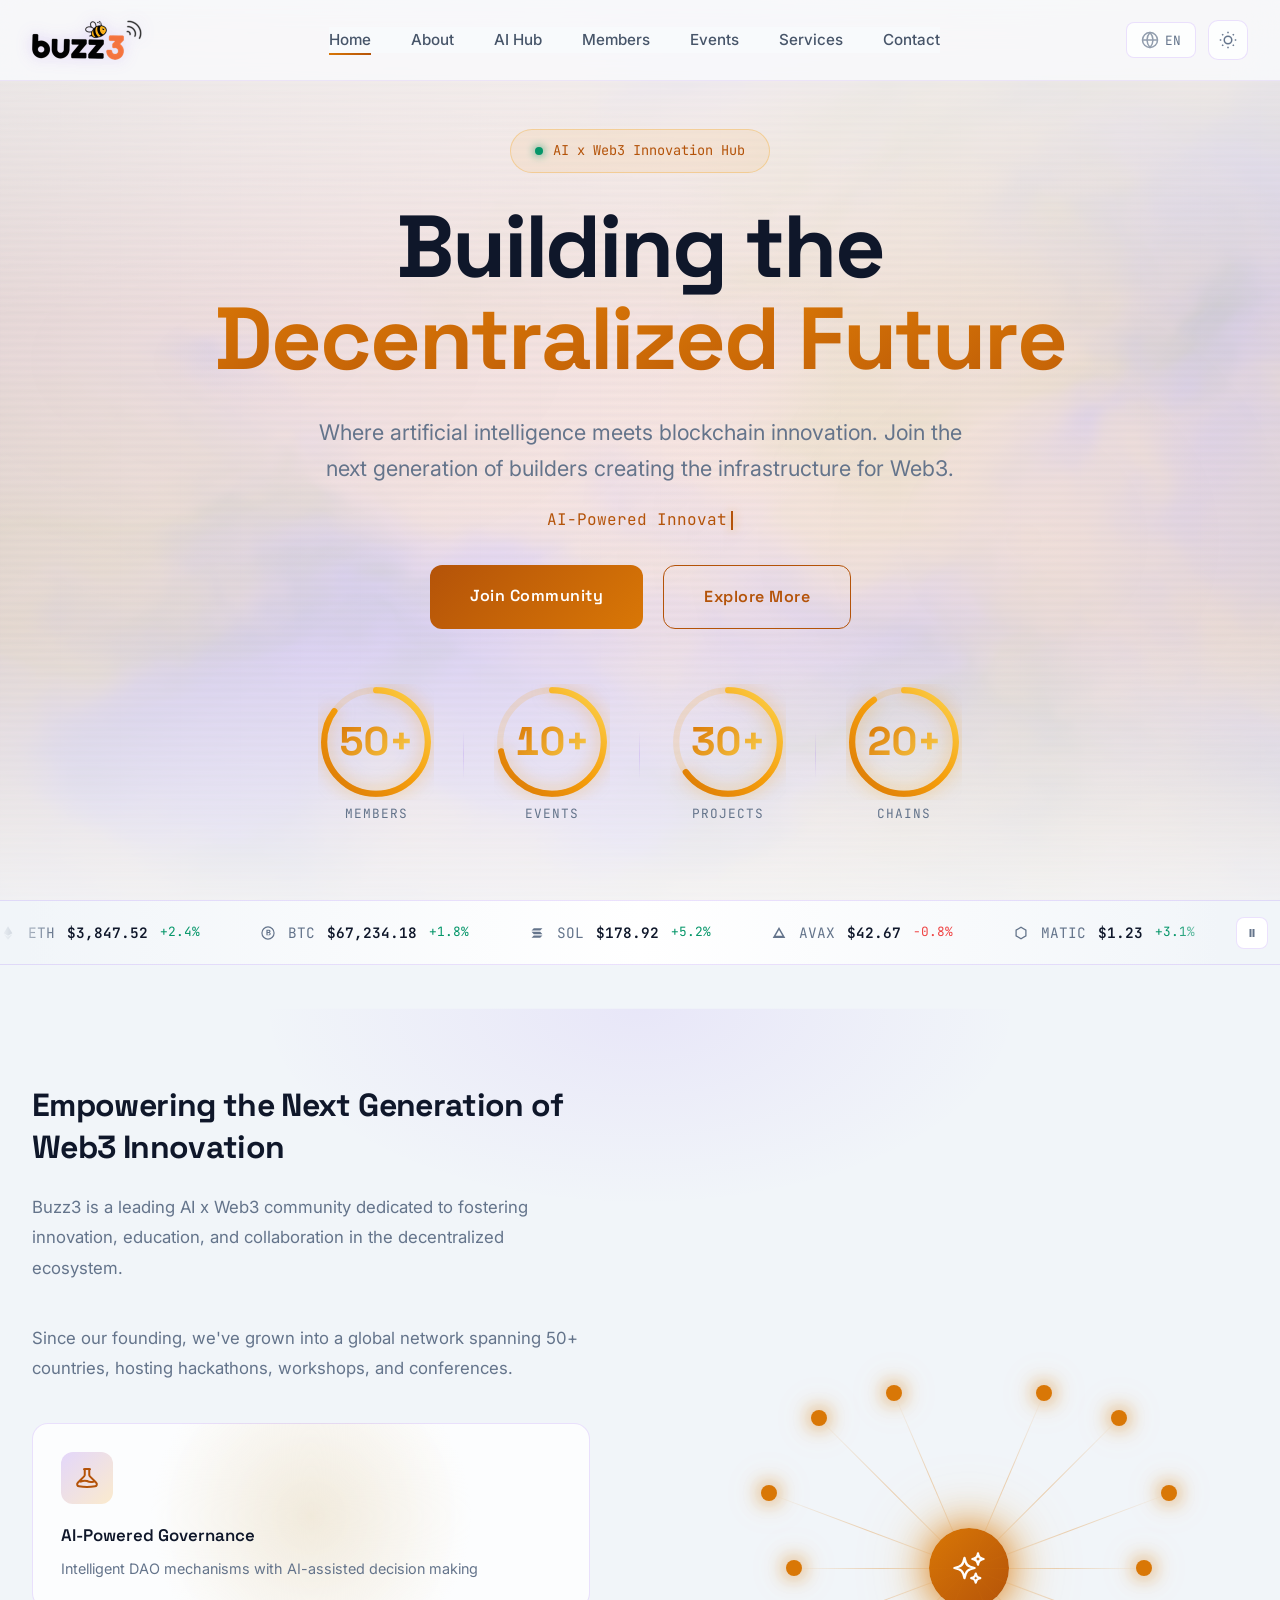
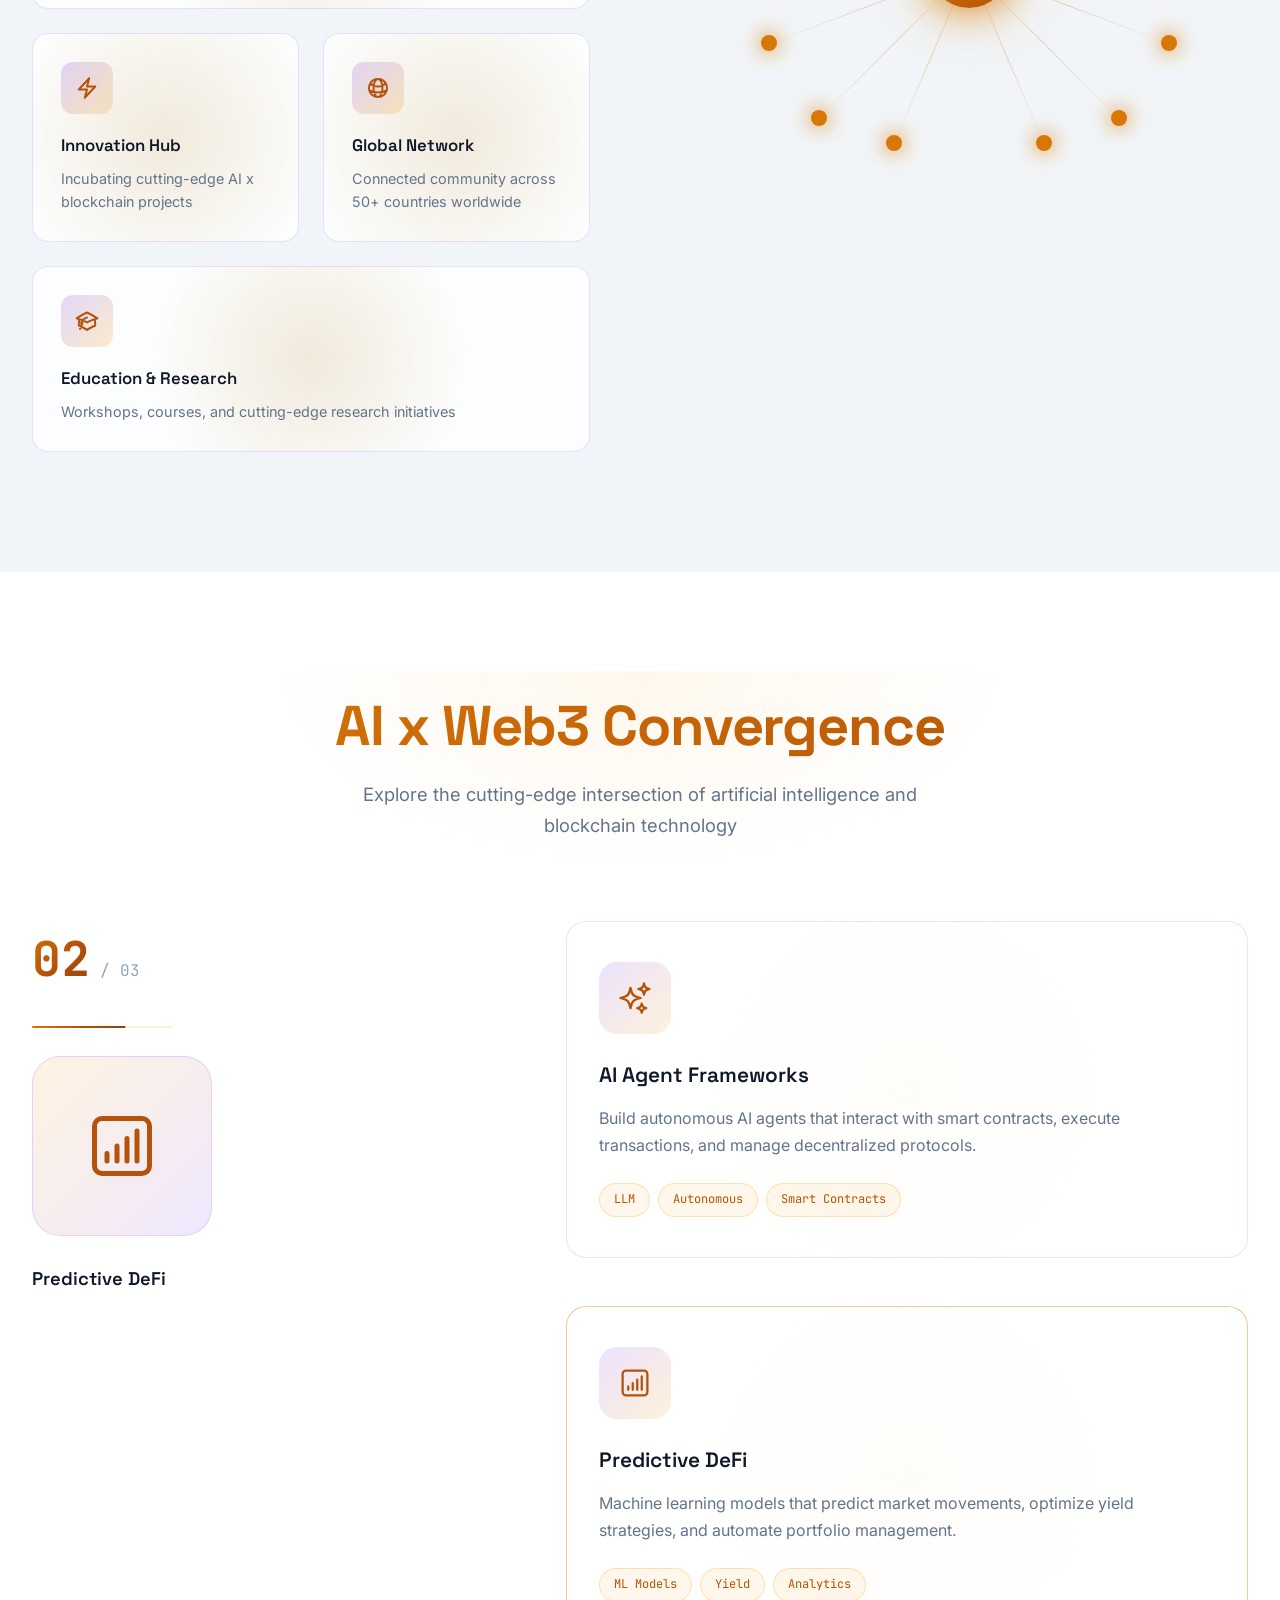
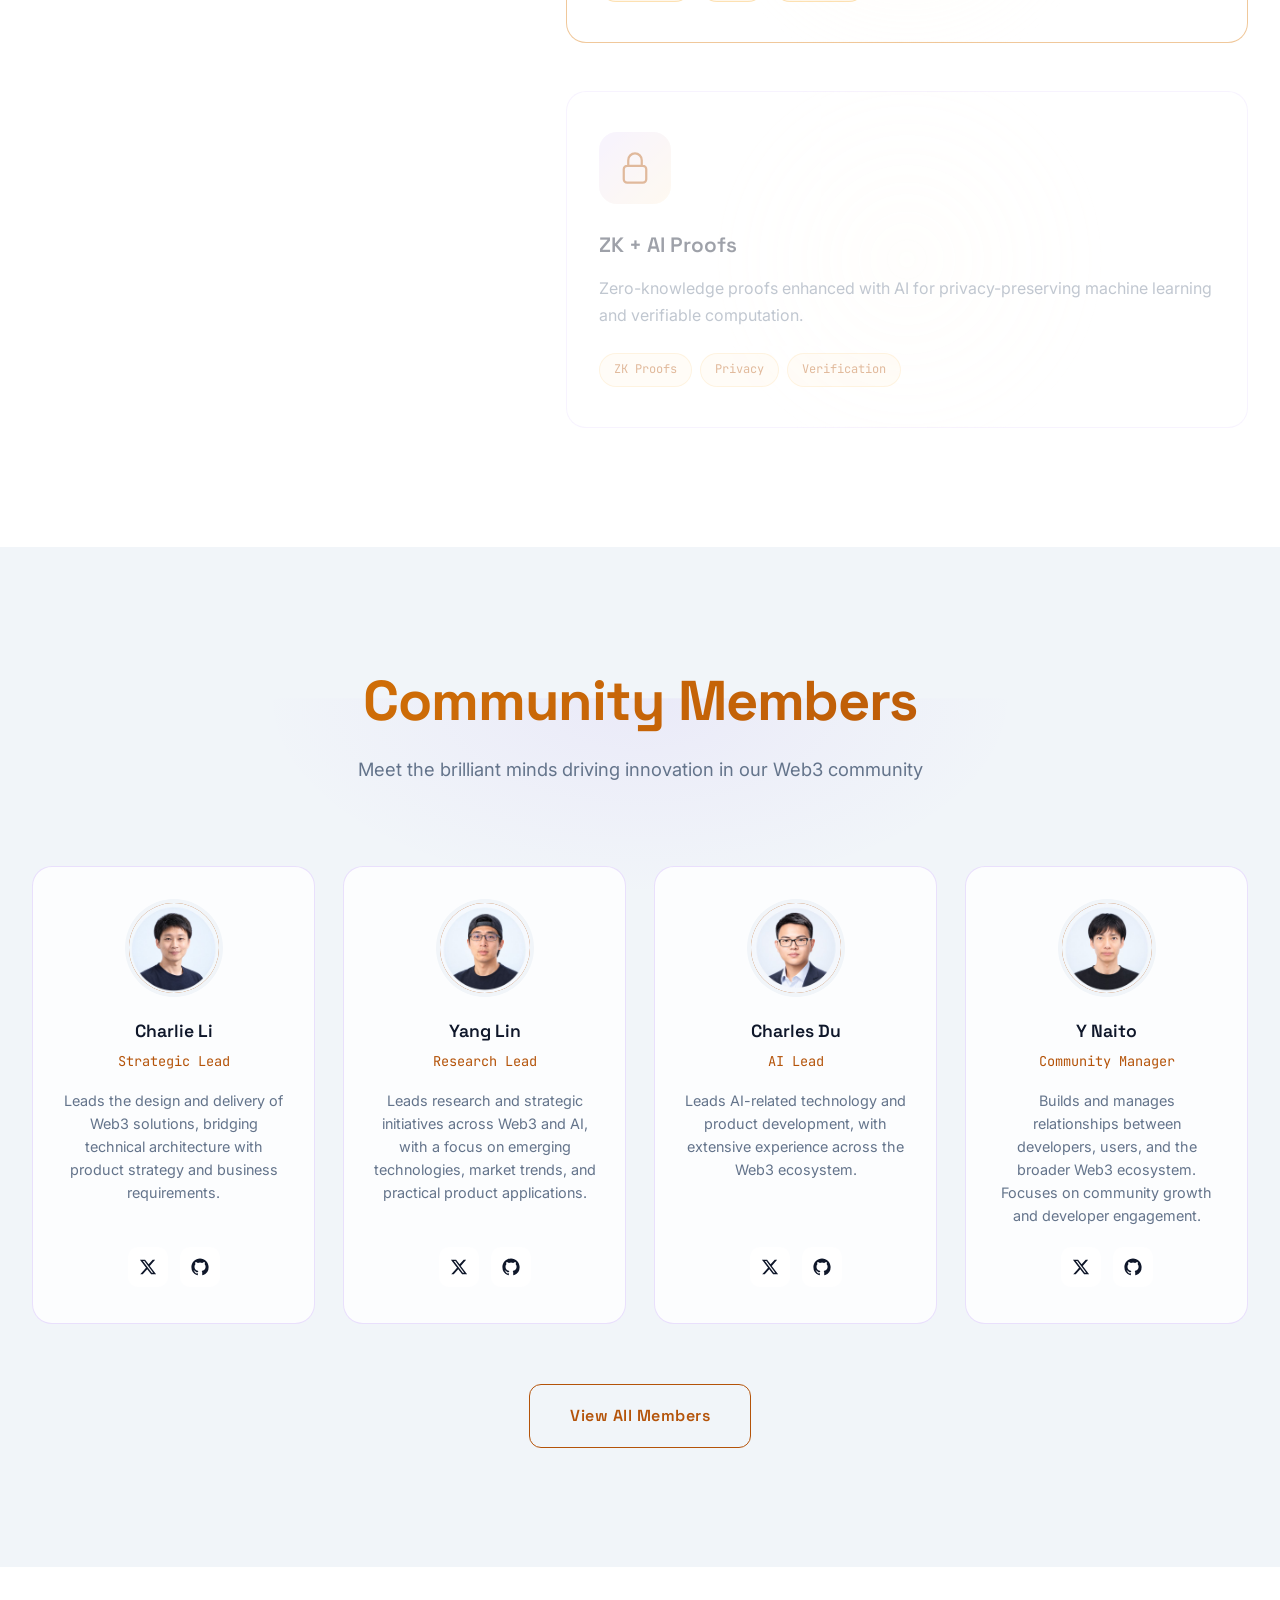
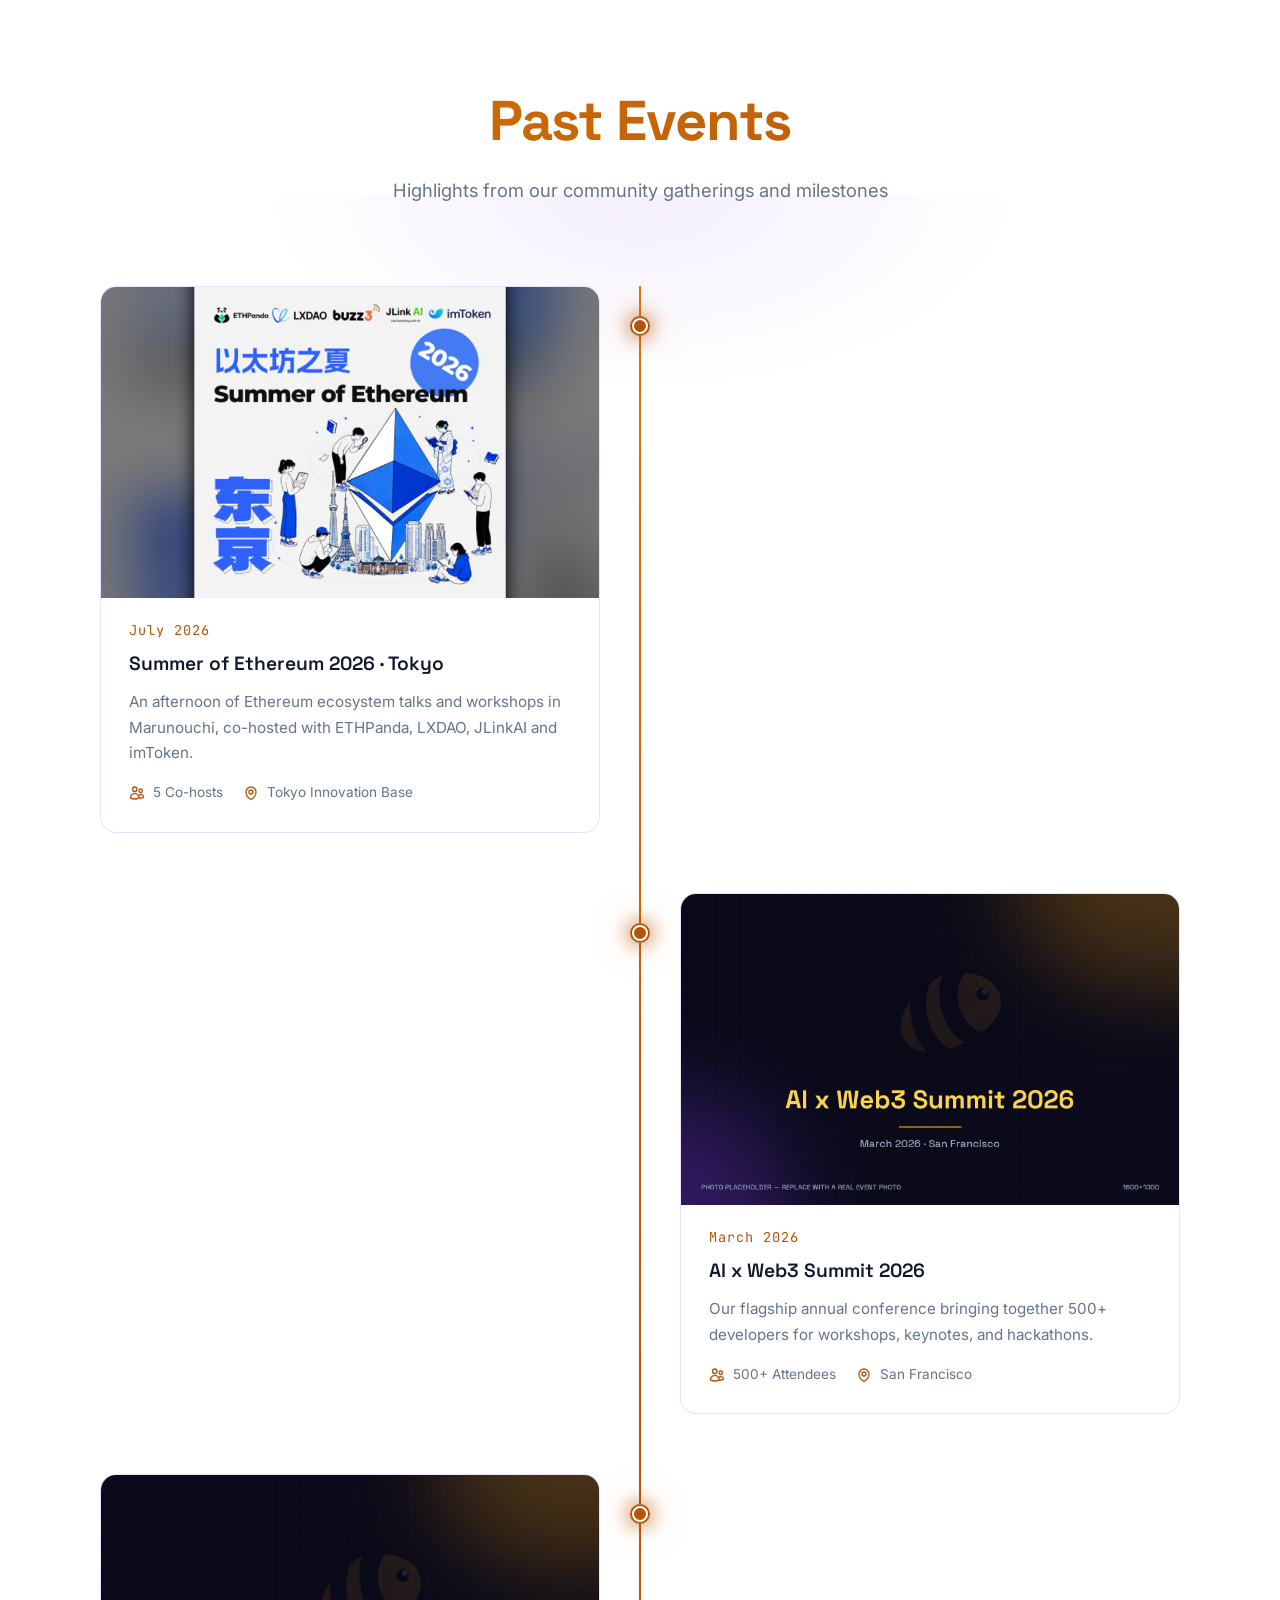
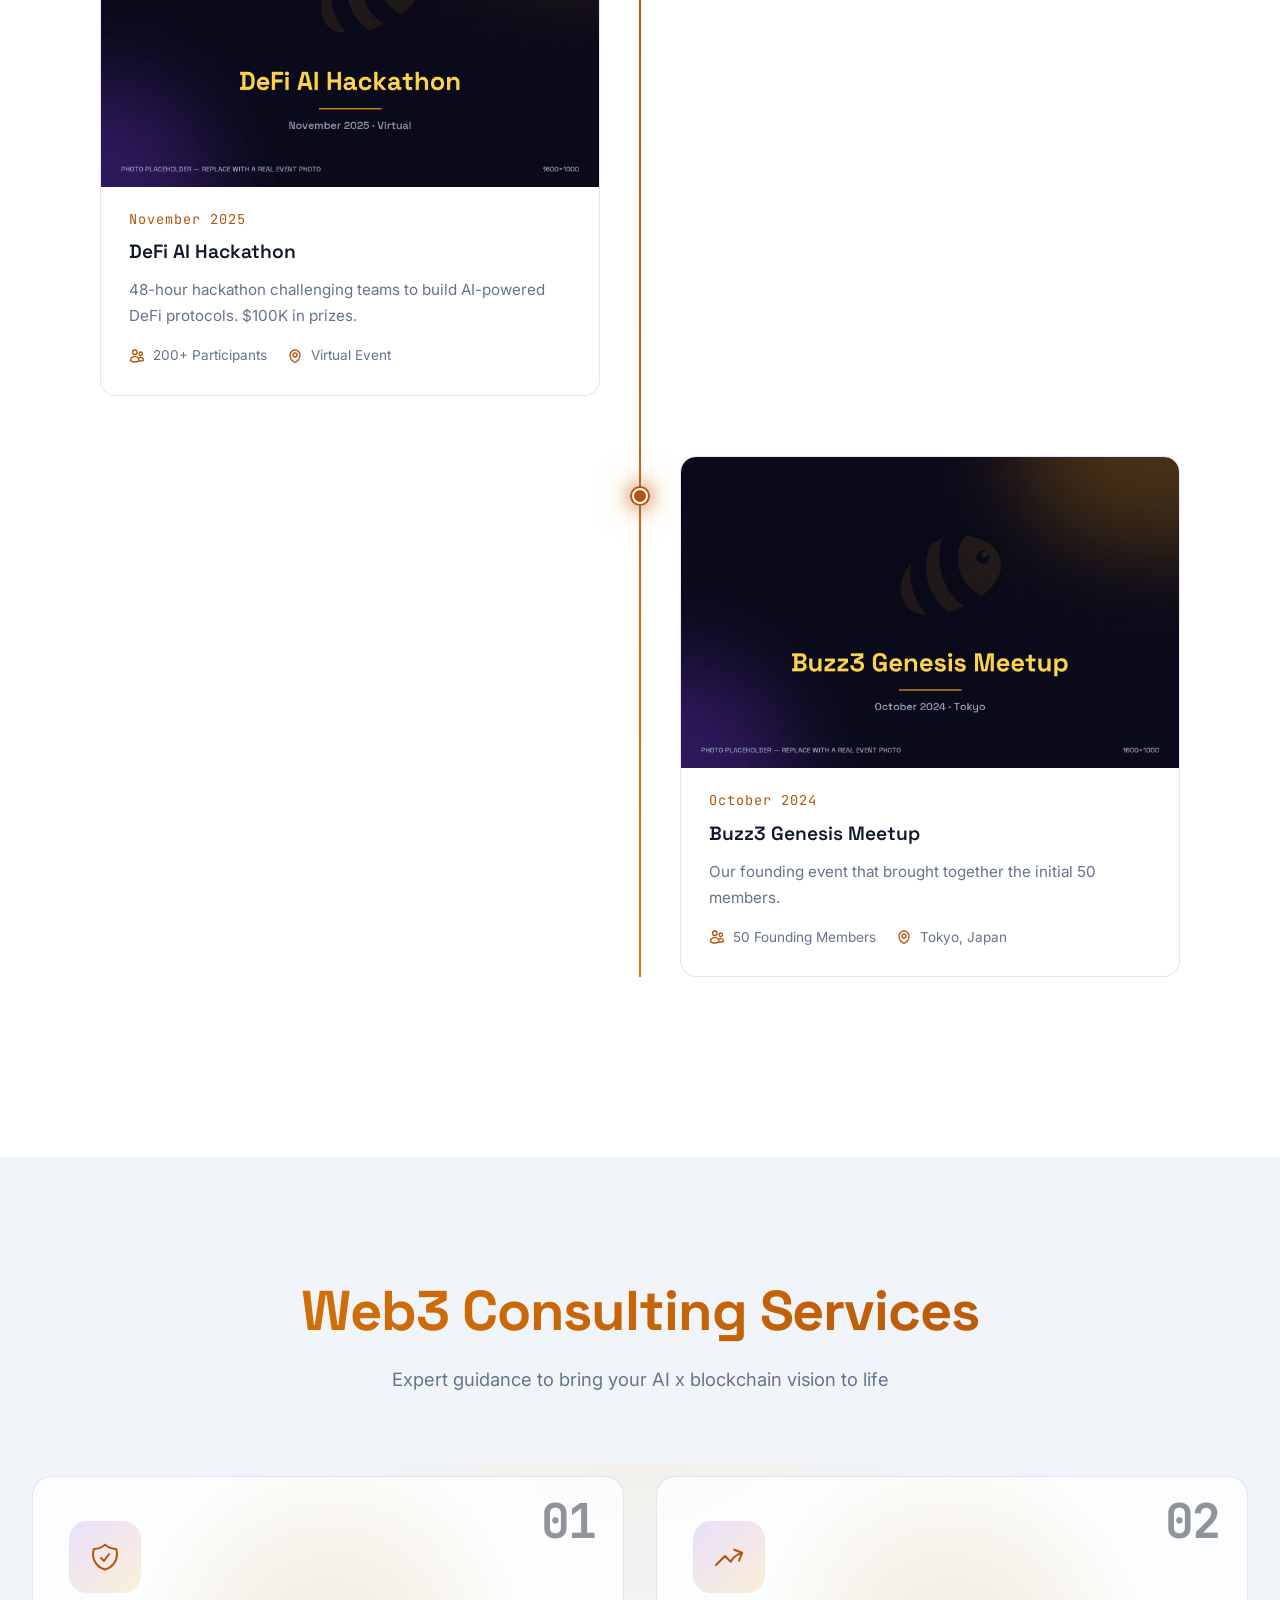
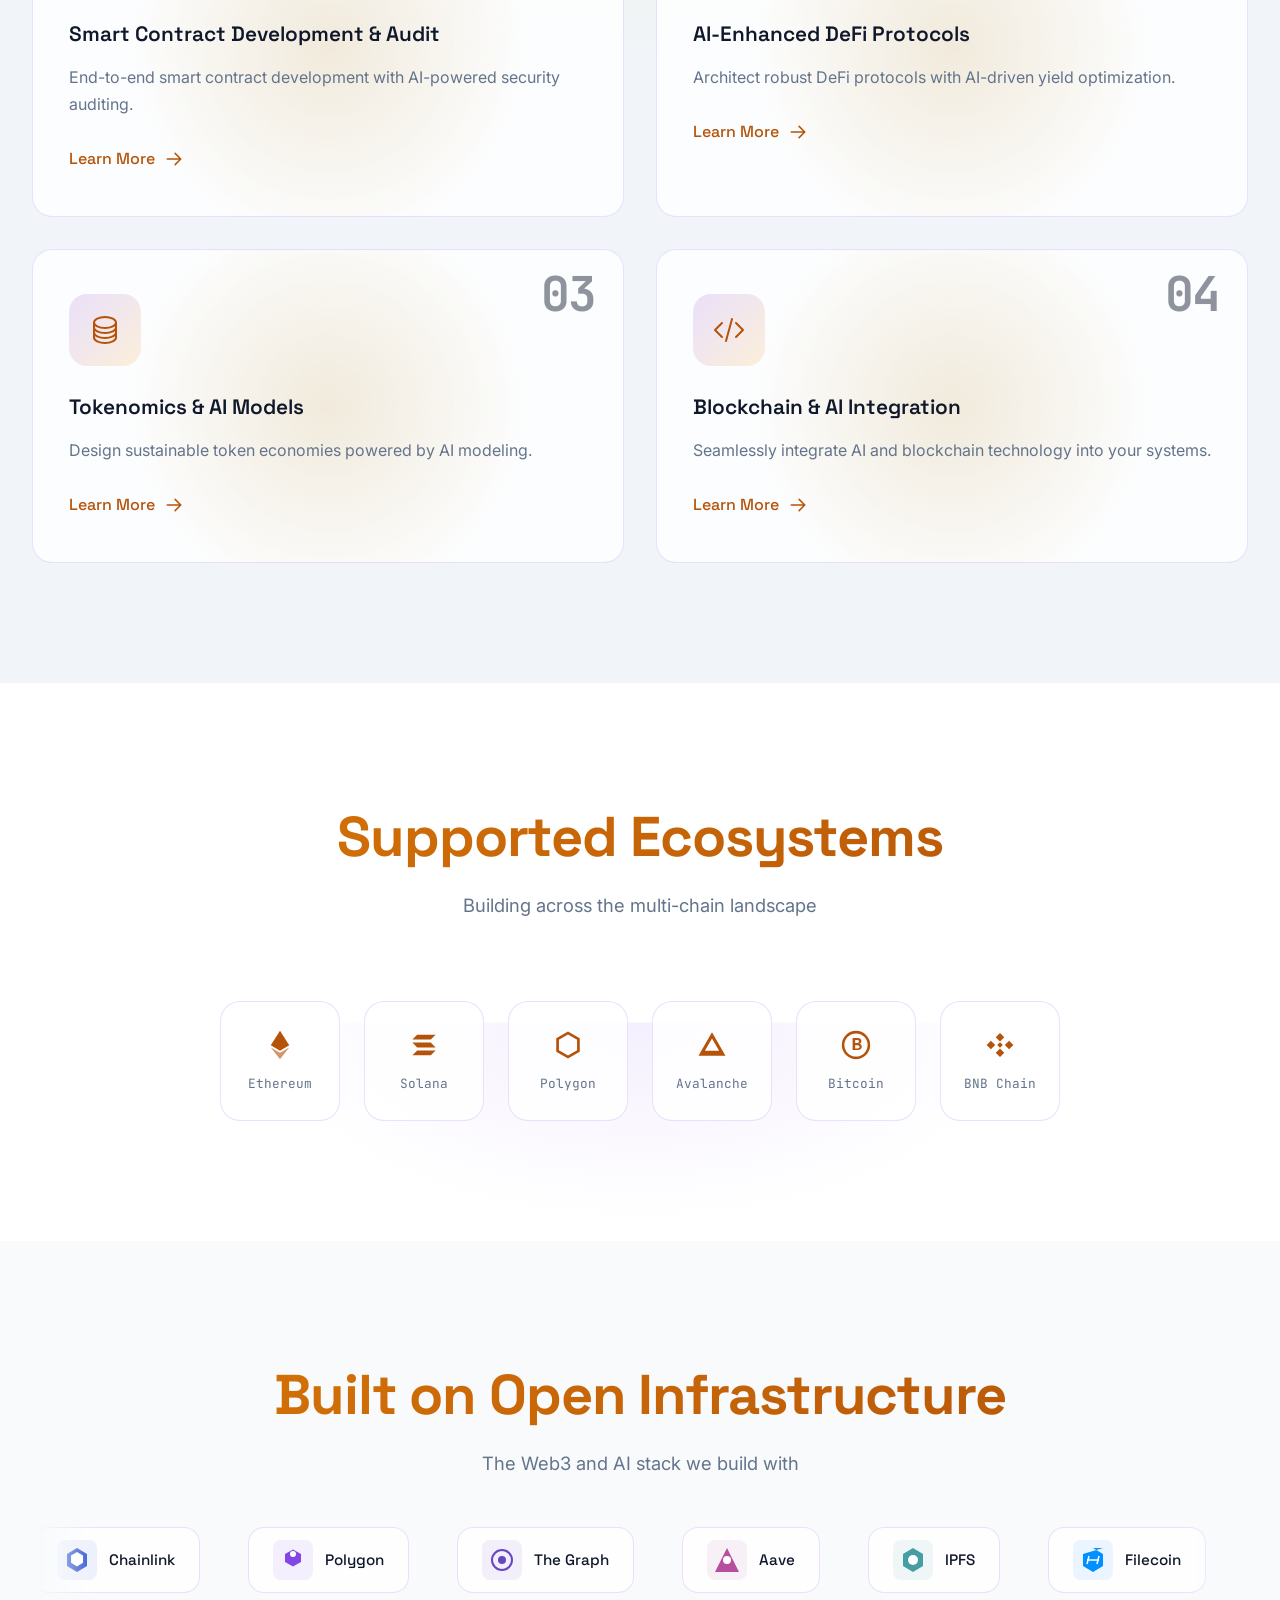
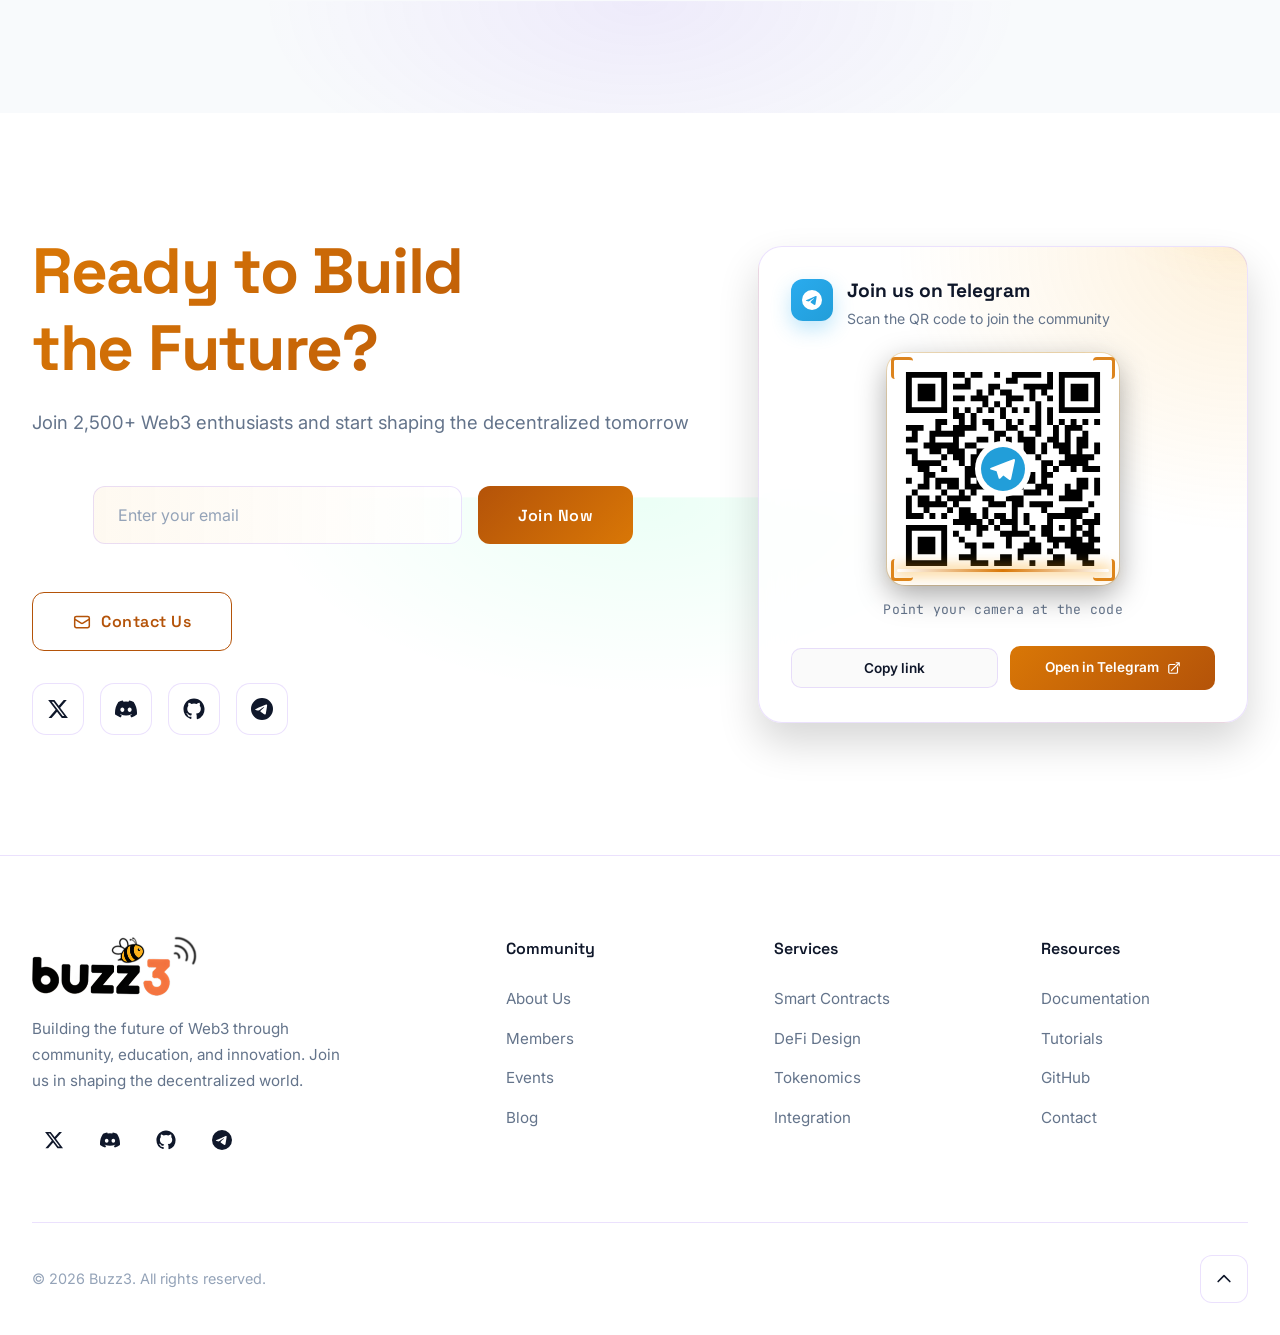
==== commit 81b6a22e: "Rebuild site: team content, nav collapse fix, wallet hidden, assets Content - Replace the placeholde" ====
--- a/index.html
+++ b/index.html
@@ -1,15 +1,55 @@
 <!DOCTYPE html>
-<html lang="en" data-theme="dark">
-<head>
-  <meta charset="UTF-8">
-  <meta name="viewport" content="width=device-width, initial-scale=1.0">
+<html lang="en" data-theme="dark" data-wallet="off" data-page-node-id="gp4YI0tTSqPBUoNsU6Pjjq">
+<head data-page-node-id="DEGDd45tLSbOPDjPQ8zojy">
+  <meta charset="UTF-8" data-page-node-id="oYqCsi3thlzozAaHg62wOJ">
+  <meta name="viewport" content="width=device-width, initial-scale=1.0" data-page-node-id="qIE4ygfruLGvBIOZOFsIlA">
   <title>Buzz3 | AI x Web3 Innovation Hub</title>
-  <meta name="description" content="Buzz3 - Where AI meets Web3. A next-gen blockchain community for developers, innovators, and visionaries.">
-  <link rel="preconnect" href="https://fonts.googleapis.com">
-  <link rel="preconnect" href="https://fonts.gstatic.com" crossorigin>
-  <link href="https://fonts.googleapis.com/css2?family=Space+Grotesk:wght@500;600;700&family=JetBrains+Mono:wght@400;600;700&family=Inter:wght@400;500;600&display=swap" rel="stylesheet">
-  <link rel="stylesheet" href="buzz3.css">
-  <noscript>
+  <meta name="description" content="Buzz3 - Where AI meets Web3. A next-gen blockchain community for developers, innovators, and visionaries." data-page-node-id="4ElIYNKOM7UHuuQ6k6ZpvK">
+  <link rel="canonical" href="https://www.buzz3.xyz/" data-page-node-id="WFb0WgF2y1rRt3gp6IIwV4">
+
+  <!-- Icons -->
+  <link rel="icon" href="favicon/favicon-32.png" sizes="32x32" type="image/png" data-page-node-id="z4KM2zK2xuyVwhrt5h7slA">
+  <link rel="icon" href="favicon/favicon-192.png" sizes="192x192" type="image/png" data-page-node-id="MiRa0DJSrqAz7Okpdn6KDH">
+  <link rel="apple-touch-icon" href="favicon/apple-touch-icon.png" data-page-node-id="1wEzQcZIewUxIotwCYO6jk">
+  <meta name="theme-color" content="#030308" media="(prefers-color-scheme: dark)" data-page-node-id="EYFPnGJKo9GMIOXen0Acow">
+  <meta name="theme-color" content="#F8FAFC" media="(prefers-color-scheme: light)" data-page-node-id="XKaQDc9goIoIhj0vREr6PN">
+
+  <!-- Open Graph / Twitter -->
+  <meta property="og:type" content="website" data-page-node-id="79znLuiFMLbmt9AnFO1IVY">
+  <meta property="og:site_name" content="Buzz3" data-page-node-id="234EsYPfE4ETZjO0N7iSdV">
+  <meta property="og:title" content="Buzz3 | AI x Web3 Innovation Hub" data-page-node-id="jKQjGHENSxMQ4UlLb1bzFo">
+  <meta property="og:description" content="Where artificial intelligence meets blockchain innovation. Join the next generation of builders creating the infrastructure for Web3." data-page-node-id="qDr4vcUqmNBEevkWHRr1wJ">
+  <meta property="og:url" content="https://www.buzz3.xyz/" data-page-node-id="VYv0JkrhEg3sn11k0lDlXR">
+  <meta property="og:image" content="https://www.buzz3.xyz/og-image.png" data-page-node-id="y9GEnfi2Uo4EFc0B9Up3Om">
+  <meta property="og:image:width" content="1200" data-page-node-id="XDbhID2NngmKJwrBkodrhi">
+  <meta property="og:image:height" content="630" data-page-node-id="rWqWOSknWK8UvEy5omXZiD">
+  <meta property="og:image:alt" content="Buzz3 — AI x Web3 Innovation Hub" data-page-node-id="wBHRaHVAnaVI6fEctgiDFe">
+  <meta property="og:locale" content="en_US" data-page-node-id="HdTWo64JQC24IGSSFdxi2A">
+  <meta property="og:locale:alternate" content="zh_CN" data-page-node-id="fC7cNW7AcOKOm7TH2c8ay9">
+  <meta property="og:locale:alternate" content="ja_JP" data-page-node-id="v3YDgrtH055fyh847wM0wk">
+  <meta name="twitter:card" content="summary_large_image" data-page-node-id="zede7EX3wIfPAL1TChotvG">
+  <meta name="twitter:title" content="Buzz3 | AI x Web3 Innovation Hub" data-page-node-id="J2IAoTsQSlJFbsKIAGU0dm">
+  <meta name="twitter:description" content="Where artificial intelligence meets blockchain innovation. Join the next generation of builders creating the infrastructure for Web3." data-page-node-id="sCvWwY8Eotk2zD6KLOAWyC">
+  <meta name="twitter:image" content="https://www.buzz3.xyz/og-image.png" data-page-node-id="whDpDGx137OUZF26WfP9Zr">
+
+  <script type="application/ld+json">
+  {
+    "@context": "https://schema.org",
+    "@type": "Organization",
+    "name": "Buzz3",
+    "url": "https://www.buzz3.xyz/",
+    "logo": "https://www.buzz3.xyz/logo/buzz3_wordmark_3x.png",
+    "image": "https://www.buzz3.xyz/og-image.png",
+    "description": "Buzz3 is an AI x Web3 community and innovation hub for developers, researchers and builders.",
+    "sameAs": []
+  }
+  </script>
+
+  <link rel="preconnect" href="https://fonts.googleapis.com" data-page-node-id="io07ILALXRifbrk9CaeYm6">
+  <link rel="preconnect" href="https://fonts.gstatic.com" crossorigin data-page-node-id="CgzWlOXrmpEI3M66LrWT6J">
+  <link href="https://fonts.googleapis.com/css2?family=Space+Grotesk:wght@500;600;700&family=JetBrains+Mono:wght@400;600;700&family=Inter:wght@400;500;600&display=swap" rel="stylesheet" data-page-node-id="jFJcY3A2AREH4VPJ9REPV7">
+  <link rel="stylesheet" href="buzz3.css" data-page-node-id="ctCQDYRcKPpEXKaLGXfEZy">
+  <noscript data-page-node-id="b1VeyfphFaxZSXaBpfAhhK">
     <style>
       .reveal, .reveal-left, .reveal-right { opacity: 1 !important; transform: none !important; }
     </style>
@@ -21,261 +61,271 @@
       document.documentElement.setAttribute('data-theme', theme);
     })();
   </script>
+  <!-- The navbar wallet button is toggled by <html data-wallet="off">.
+       "off" hides it (CSS, before first paint) and skips its wiring (JS);
+       "on" restores both. It is off because this is a static GitHub Pages
+       site with no dApp behind it -- connecting a wallet leads nowhere.
+       See the NAV COLLAPSE section in buzz3.css and initWalletConnect()
+       in buzz3.js. The markup and every wallet style are still in place. -->
 </head>
-<body>
-  <a href="#main-content" class="skip-link">Skip to main content</a>
+<body data-page-node-id="wRRvpHd4JHQeFsIzLQLvkI">
+  <a href="#main-content" class="skip-link" data-page-node-id="oSdSlveWq6OQG9psvHTik2">Skip to main content</a>
 
   <!-- Scroll Progress Bar -->
-  <div class="scroll-progress" id="scrollProgress" aria-hidden="true"></div>
+  <div class="scroll-progress" id="scrollProgress" aria-hidden="true" data-page-node-id="cSmkmD6Lr95LQNbLxkvpNk"></div>
 
   <!-- Background Effects -->
-  <div class="bg-grid" aria-hidden="true"></div>
+  <div class="bg-grid" aria-hidden="true" data-page-node-id="ezcTh28HsbpJxoeHahSH2m"></div>
 
   <!-- Navigation -->
-  <nav class="navbar" role="navigation" aria-label="Main navigation">
-    <div class="container">
-      <a href="#" class="nav-logo" aria-label="Buzz3 Home">
-        <img src="logo/bizz3_logo.png" alt="Buzz3 Logo" width="108" height="40">
+  <nav class="navbar" role="navigation" aria-label="Main navigation" data-page-node-id="XiOCBIWKsMJnAZPFiES1G0">
+    <div class="container" data-page-node-id="2n9JC0N1vo6mIalIDfbVPc">
+      <a href="#" class="nav-logo" aria-label="Buzz3 Home" data-page-node-id="00nWy0ue2TmwNY1aL27Gje">
+        <img src="logo/buzz3_wordmark_2x.png" alt="Buzz3" width="110" height="40" class="logo-on-light" data-page-node-id="SRXdzFjzzaXYzAgN5d7Fji">
+        <img src="logo/buzz3_wordmark_light_2x.png" alt="" aria-hidden="true" width="110" height="40" class="logo-on-dark" data-page-node-id="GzCwzLvVZdwS2K3aiXP94n">
       </a>
       
-      <ul class="nav-links" id="navLinks">
-        <li><a href="#home" data-i18n="nav.home">Home</a></li>
-        <li><a href="#about" data-i18n="nav.about">About</a></li>
-        <li><a href="#ai-features" data-i18n="nav.aiHub">AI Hub</a></li>
-        <li><a href="#members" data-i18n="nav.members">Members</a></li>
-        <li><a href="#events" data-i18n="nav.events">Events</a></li>
-        <li><a href="#services" data-i18n="nav.services">Services</a></li>
-        <li><a href="#contact" data-i18n="nav.contact">Contact</a></li>
+      <ul class="nav-links" id="navLinks" data-page-node-id="teqqjmRCMKXNF0YitSTbif">
+        <li data-page-node-id="1nX5hgcF4jjDdOB2isH9xE"><a href="#home" data-i18n="nav.home" data-page-node-id="JJyIZHJxjw7CiUOpFalNab">Home</a></li>
+        <li data-page-node-id="0keILNFHziD8HoIAZXDzhG"><a href="#about" data-i18n="nav.about" data-page-node-id="0VoLX1JQ2MAijhMxsIz4OK">About</a></li>
+        <li data-page-node-id="XDTjgRnZSvX0U2CAjckEd4"><a href="#ai-features" data-i18n="nav.aiHub" data-page-node-id="x3HAFrDCGAu6EeJm8CjHOe">AI Hub</a></li>
+        <li data-page-node-id="YrCNAx2yr3SGdCqrV7A4ko"><a href="#members" data-i18n="nav.members" data-page-node-id="v8PbKuqCBQl4KyCw3oTkLf">Members</a></li>
+        <li data-page-node-id="XljjSaOLQJM5uTu1JVcCXp"><a href="#events" data-i18n="nav.events" data-page-node-id="lWoGmqH65VLVXZAok3RHJL">Events</a></li>
+        <li data-page-node-id="dfjUOiS5KUcCHLURgkBhWp"><a href="#services" data-i18n="nav.services" data-page-node-id="xtgc3QEBoh0pho94FCAJIH">Services</a></li>
+        <li data-page-node-id="XH59lF8FBcT4XNWM6xclWp"><a href="#contact" data-i18n="nav.contact" data-page-node-id="wlsG0JclljyDitJkAf5hRo">Contact</a></li>
+        <li class="nav-links-contact" data-page-node-id="EFJluzO44qaqWkjlku5cTe">
+          <button type="button" class="btn-contact" data-contact-open data-i18n="contact.openBtn" data-page-node-id="vBzWl6BaNdNhFHA0BF436U">Contact Us</button>
+        </li>
       </ul>
 
-      <div class="nav-controls">
+      <div class="nav-controls" data-page-node-id="qQSrxEC2P9JNZxRjE1pN1Q">
         <!-- Language Switcher -->
-        <div class="lang-switcher">
-          <button class="lang-btn" id="langBtn" aria-label="Switch language">
-            <svg xmlns="http://www.w3.org/2000/svg" width="18" height="18" viewBox="0 0 24 24" fill="none" stroke="currentColor" stroke-width="2"><circle cx="12" cy="12" r="10"/><line x1="2" y1="12" x2="22" y2="12"/><path d="M12 2a15.3 15.3 0 0 1 4 10 15.3 15.3 0 0 1-4 10 15.3 15.3 0 0 1-4-10 15.3 15.3 0 0 1 4-10z"/></svg>
-            <span id="currentLang">EN</span>
+        <div class="lang-switcher" data-page-node-id="52Yc1wZuep0f27TALPO2I7">
+          <button class="lang-btn" id="langBtn" aria-label="Switch language" data-page-node-id="Pq9tZjqJH0D0eYhADGQzM5">
+            <svg xmlns="http://www.w3.org/2000/svg" width="18" height="18" viewBox="0 0 24 24" fill="none" stroke="currentColor" stroke-width="2" data-page-node-id="I5paNfFH1FRHr0SF0wKkqY"><circle cx="12" cy="12" r="10" data-page-node-id="1RQunb38mkaV3lerepwAWM"/><line x1="2" y1="12" x2="22" y2="12" data-page-node-id="UhUvJuoMn0wDE1zAIotCLs"/><path d="M12 2a15.3 15.3 0 0 1 4 10 15.3 15.3 0 0 1-4 10 15.3 15.3 0 0 1-4-10 15.3 15.3 0 0 1 4-10z" data-page-node-id="0uw4ce2RyRUIO2HVDbcyhz"/></svg>
+            <span id="currentLang" data-page-node-id="uan4ZhipxpAtcApyCLPwu1">EN</span>
           </button>
-          <div class="lang-dropdown" id="langDropdown">
-            <button class="lang-option active" data-lang="en">English</button>
-            <button class="lang-option" data-lang="zh">中文</button>
-            <button class="lang-option" data-lang="ja">日本語</button>
+          <div class="lang-dropdown" id="langDropdown" data-page-node-id="pziQUWf0hDqNzWShOAfBkO">
+            <button class="lang-option active" data-lang="en" data-page-node-id="6BCpLtU0heel291irIOEyE">English</button>
+            <button class="lang-option" data-lang="zh" data-page-node-id="bo56kLqu4nLS0KThBgSlA6">中文</button>
+            <button class="lang-option" data-lang="ja" data-page-node-id="9nHhYki4HfVD9CZ0OcpWu2">日本語</button>
           </div>
         </div>
 
         <!-- Theme Toggle -->
-        <button class="theme-toggle" id="themeToggle" aria-label="Toggle theme">
-          <svg class="icon-sun" xmlns="http://www.w3.org/2000/svg" width="18" height="18" viewBox="0 0 24 24" fill="none" stroke="currentColor" stroke-width="2"><circle cx="12" cy="12" r="5"/><line x1="12" y1="1" x2="12" y2="3"/><line x1="12" y1="21" x2="12" y2="23"/><line x1="4.22" y1="4.22" x2="5.64" y2="5.64"/><line x1="18.36" y1="18.36" x2="19.78" y2="19.78"/><line x1="1" y1="12" x2="3" y2="12"/><line x1="21" y1="12" x2="23" y2="12"/><line x1="4.22" y1="19.78" x2="5.64" y2="18.36"/><line x1="18.36" y1="5.64" x2="19.78" y2="4.22"/></svg>
-          <svg class="icon-moon" xmlns="http://www.w3.org/2000/svg" width="18" height="18" viewBox="0 0 24 24" fill="none" stroke="currentColor" stroke-width="2"><path d="M21 12.79A9 9 0 1 1 11.21 3 7 7 0 0 0 21 12.79z"/></svg>
+        <button class="theme-toggle" id="themeToggle" aria-label="Toggle theme" data-page-node-id="eiXUCJV3QR21MEMlfmyDhc">
+          <svg class="icon-sun" xmlns="http://www.w3.org/2000/svg" width="18" height="18" viewBox="0 0 24 24" fill="none" stroke="currentColor" stroke-width="2" data-page-node-id="Gs6Ir3Gp01RmPsagjLwDKt"><circle cx="12" cy="12" r="5" data-page-node-id="LZtEPm5xIV2eJnc65LYNwT"/><line x1="12" y1="1" x2="12" y2="3" data-page-node-id="BiEBzlRfOhtmBsEUXFChLU"/><line x1="12" y1="21" x2="12" y2="23" data-page-node-id="00HJzidFebJFGw44RwjSY8"/><line x1="4.22" y1="4.22" x2="5.64" y2="5.64" data-page-node-id="GqQsreqhkCngyQ3XDbq1lT"/><line x1="18.36" y1="18.36" x2="19.78" y2="19.78" data-page-node-id="hBdxqtm9vO85ZEqguFeW7m"/><line x1="1" y1="12" x2="3" y2="12" data-page-node-id="UjXszcJuIm8fOpUtsz2h0J"/><line x1="21" y1="12" x2="23" y2="12" data-page-node-id="lPHB3o8VaQ0nSaR6f36gKi"/><line x1="4.22" y1="19.78" x2="5.64" y2="18.36" data-page-node-id="blsctL0NZMMND2QbEzNwKj"/><line x1="18.36" y1="5.64" x2="19.78" y2="4.22" data-page-node-id="AiZoJRo9eLsqKXuLYw8DRa"/></svg>
+          <svg class="icon-moon" xmlns="http://www.w3.org/2000/svg" width="18" height="18" viewBox="0 0 24 24" fill="none" stroke="currentColor" stroke-width="2" data-page-node-id="z8hGX1hKDqsQVHAwYG5ej3"><path d="M21 12.79A9 9 0 1 1 11.21 3 7 7 0 0 0 21 12.79z" data-page-node-id="N15qrl0me5ESY7XBVycHg3"/></svg>
         </button>
 
-        <button class="btn-wallet" id="walletBtn" aria-label="Connect Wallet" data-state="default">
-          <span class="wallet-text" data-i18n="nav.connectWallet">Connect Wallet</span>
+        <button class="btn-wallet" id="walletBtn" aria-label="Connect Wallet" data-state="default" data-page-node-id="te6Py8lnCFwEdijd7zgIZD">
+          <span class="wallet-text" data-i18n="nav.connectWallet" aria-live="polite" data-page-node-id="hraVbnVyRmt2TGerDNHMNu">Connect Wallet</span>
         </button>
       </div>
       
-      <button class="hamburger" id="hamburger" aria-label="Toggle menu" aria-expanded="false">
-        <span></span>
-        <span></span>
-        <span></span>
+      <button class="hamburger" id="hamburger" aria-label="Toggle menu" aria-expanded="false" data-page-node-id="oJIg3PYszwwhKrtlbLATP9">
+        <span data-page-node-id="0zFB7zuIK8pOygG53XC5qL"></span>
+        <span data-page-node-id="NzRdUeyCNVHOaGDRkzdLZV"></span>
+        <span data-page-node-id="2EGlMJuolsHa1HG8ix2TVN"></span>
       </button>
     </div>
   </nav>
 
-  <main id="main-content">
+  <main id="main-content" data-page-node-id="V9IDKWrFxX9eIrDju3UVeC">
 
   <!-- Hero Section -->
-  <section class="hero" id="home">
-    <canvas id="hero-canvas" aria-hidden="true"></canvas>
-    <div class="hero-gradient" aria-hidden="true"></div>
-
-    <div class="hero-content">
-      <div class="hero-badge">
-        <span class="hero-badge-dot"></span>
-        <span data-i18n="hero.badge">AI x Web3 Innovation Hub</span>
-      </div>
-
-      <h1 class="hero-title">
-        <span class="line">
-          <span class="glitch" data-text="Building the" data-i18n="hero.title1" aria-hidden="true">Building the</span>
-          <span class="sr-only" data-i18n="hero.title1">Building the</span>
+  <section class="hero" id="home" data-page-node-id="CSzA6HOmPycif4bZt74Gxt">
+    <canvas id="hero-canvas" aria-hidden="true" data-page-node-id="DCUJKPCmjBs46IoDFXbPA9"></canvas>
+    <div class="hero-gradient" aria-hidden="true" data-page-node-id="4GCwNpLhXjvFl4M1DNmEML"></div>
+
+    <div class="hero-content" data-page-node-id="ByjjMUPpl35hemBFVuRcoU">
+      <div class="hero-badge" data-page-node-id="vfVgfjQQtaCFkSoE1CuNB2">
+        <span class="hero-badge-dot" data-page-node-id="XMMEdZCorEZnUKe4qD4Rmz"></span>
+        <span data-i18n="hero.badge" data-page-node-id="oBTr7Y8iTsHev2RlFEaeHy">AI x Web3 Innovation Hub</span>
+      </div>
+
+      <h1 class="hero-title" data-page-node-id="HmdwtDgIag5lGvk3RQj8EH">
+        <span class="line" data-page-node-id="RWYRx4aCtGckUktp2ItAKD">
+          <span class="glitch" data-text="Building the" data-i18n="hero.title1" aria-hidden="true" data-page-node-id="um8U1GdWLkXwrNCbFTQ1VU">Building the</span>
+          <span class="sr-only" data-i18n="hero.title1" data-page-node-id="Bn07NILPjXZGV9jpuaLIt9">Building the</span>
         </span>
-        <span class="line">
-          <span class="gradient-text glitch" data-i18n="hero.title2" aria-hidden="true">Decentralized Future</span>
-          <span class="sr-only" data-i18n="hero.title2">Decentralized Future</span>
+        <span class="line" data-page-node-id="3ZxjM0r7SYXBIXYH1qMrxh">
+          <span class="gradient-text glitch" data-i18n="hero.title2" aria-hidden="true" data-page-node-id="pYpsipIPDW9ptc3YToYARt">Decentralized Future</span>
+          <span class="sr-only" data-i18n="hero.title2" data-page-node-id="Hcvh8ktWu5I7AH2RI5LFsd">Decentralized Future</span>
         </span>
       </h1>
 
-      <p class="hero-subtitle" data-i18n="hero.subtitle">
+      <p class="hero-subtitle" data-i18n="hero.subtitle" data-page-node-id="WPyJyiPSsmR8CQwRdmZ6J4">
         Where artificial intelligence meets blockchain innovation. Join the next generation of builders creating the infrastructure for Web3.
       </p>
 
-      <div class="hero-typing">
-        <span id="typingText"></span><span class="cursor"></span>
-      </div>
-
-      <div class="hero-buttons">
-        <a href="#contact" class="btn-primary" data-i18n="hero.joinBtn">Join Community</a>
-        <a href="#about" class="btn-outline" data-i18n="hero.exploreBtn">Explore More</a>
-      </div>
-
-      <div class="hero-stats">
-        <svg width="0" height="0" style="position:absolute" aria-hidden="true">
-          <defs>
-            <linearGradient id="statGradient" x1="0%" y1="0%" x2="100%" y2="100%">
-              <stop offset="0%" stop-color="#D97706"/>
-              <stop offset="50%" stop-color="#F59E0B"/>
-              <stop offset="100%" stop-color="#FCD34D"/>
+      <div class="hero-typing" data-page-node-id="0CllQ2JZjm8ZIXhsIvZJ76">
+        <span id="typingText" data-page-node-id="OaESgPssCMBRc0xiFz9Etd"></span><span class="cursor" data-page-node-id="2eo6jdBegCEFyFaSXSZhp8"></span>
+      </div>
+
+      <div class="hero-buttons" data-page-node-id="6s6urj2afDazuysI9Zk6dW">
+        <a href="#contact" class="btn-primary" data-i18n="hero.joinBtn" data-page-node-id="zfVm3S3RO3DpSVi3xYt9Hj">Join Community</a>
+        <a href="#about" class="btn-outline" data-i18n="hero.exploreBtn" data-page-node-id="RwIaXqTs7yapwj3OfXQlrJ">Explore More</a>
+      </div>
+
+      <div class="hero-stats" data-page-node-id="6FHVAB8OaOrbxPe5clzjM2">
+        <svg width="0" height="0" style="position:absolute" aria-hidden="true" data-page-node-id="2tZK5yCYibnev7oWzdfxIY">
+          <defs data-page-node-id="gJYrJYKV9YGFbr6F6vNHR5">
+            <linearGradient id="statGradient" x1="0%" y1="0%" x2="100%" y2="100%" data-page-node-id="gVTPjzU0kIrhsvM5ieAoeB">
+              <stop offset="0%" stop-color="#D97706" data-page-node-id="eumqpxMEPYjhOHSDfpbEpM"/>
+              <stop offset="50%" stop-color="#F59E0B" data-page-node-id="CXs5uxjQvoZAuNzYRtkzk6"/>
+              <stop offset="100%" stop-color="#FCD34D" data-page-node-id="kGbfFUycfYyV2bTRwJuYXC"/>
             </linearGradient>
           </defs>
         </svg>
-        <div class="stat-item">
-          <div class="stat-number" data-target="50">0</div>
-          <div class="stat-label" data-i18n="hero.members">Members</div>
-          <div class="stat-ring"><svg viewBox="0 0 56 56"><circle class="ring-bg" cx="28" cy="28" r="25"/><circle class="ring-progress" cx="28" cy="28" r="25" data-ring-target="0.85"/></svg></div>
-        </div>
-        <div class="stat-item">
-          <div class="stat-number" data-target="10">0</div>
-          <div class="stat-label" data-i18n="hero.events">Events</div>
-          <div class="stat-ring"><svg viewBox="0 0 56 56"><circle class="ring-bg" cx="28" cy="28" r="25"/><circle class="ring-progress" cx="28" cy="28" r="25" data-ring-target="0.72"/></svg></div>
-        </div>
-        <div class="stat-item">
-          <div class="stat-number" data-target="30">0</div>
-          <div class="stat-label" data-i18n="hero.projects">Projects</div>
-          <div class="stat-ring"><svg viewBox="0 0 56 56"><circle class="ring-bg" cx="28" cy="28" r="25"/><circle class="ring-progress" cx="28" cy="28" r="25" data-ring-target="0.65"/></svg></div>
-        </div>
-        <div class="stat-item">
-          <div class="stat-number" data-target="20">0</div>
-          <div class="stat-label" data-i18n="hero.chains">Chains</div>
-          <div class="stat-ring"><svg viewBox="0 0 56 56"><circle class="ring-bg" cx="28" cy="28" r="25"/><circle class="ring-progress" cx="28" cy="28" r="25" data-ring-target="0.90"/></svg></div>
+        <div class="stat-item" data-page-node-id="RFwCuA139JWlfhYL22Qnzt">
+          <div class="stat-number" data-target="50" data-page-node-id="XXxBbEmXMA48coAGKIQJQk">0</div>
+          <div class="stat-label" data-i18n="hero.members" data-page-node-id="FDAJXz4p0qCYWxf80QLvD4">Members</div>
+          <div class="stat-ring" data-page-node-id="ruQPFoCegvP1yZHP0sHc6X"><svg viewBox="0 0 56 56" data-page-node-id="2bCe7w6fpjEzckig2KVxfA"><circle class="ring-bg" cx="28" cy="28" r="25" data-page-node-id="iXktaztU8aEm0m2ZFxKvZD"/><circle class="ring-progress" cx="28" cy="28" r="25" data-ring-target="0.85" data-page-node-id="6V10zqwSUt6MsL7vwd22N3"/></svg></div>
+        </div>
+        <div class="stat-item" data-page-node-id="DFmCweYH1s2QTCB2ceFSBs">
+          <div class="stat-number" data-target="10" data-page-node-id="T4CoD9ffIT7CTDFzwSGE1O">0</div>
+          <div class="stat-label" data-i18n="hero.events" data-page-node-id="bs0vb4Gogw5L85FWznLYkD">Events</div>
+          <div class="stat-ring" data-page-node-id="wGmIWjoWn27YrSZfEkJW0K"><svg viewBox="0 0 56 56" data-page-node-id="ikbZ7t2BoE6xU3poUNjs0e"><circle class="ring-bg" cx="28" cy="28" r="25" data-page-node-id="Z5a0ux8GQ0FdvfuMSXgE2B"/><circle class="ring-progress" cx="28" cy="28" r="25" data-ring-target="0.72" data-page-node-id="kTJVjdhnGEPvmFRHpWtat5"/></svg></div>
+        </div>
+        <div class="stat-item" data-page-node-id="FmGS6vshMXahGFS4lPto51">
+          <div class="stat-number" data-target="30" data-page-node-id="tfl8d7HWA7yKIOMRSrhScT">0</div>
+          <div class="stat-label" data-i18n="hero.projects" data-page-node-id="GlsUESBWS32UQmbQCMVyzU">Projects</div>
+          <div class="stat-ring" data-page-node-id="7TFvPRfW3P4xE9XGMHRqxC"><svg viewBox="0 0 56 56" data-page-node-id="ZlRvBKVuDoSS6RDSFiyOci"><circle class="ring-bg" cx="28" cy="28" r="25" data-page-node-id="bXZWLhuur6j1LEjOB9NKWF"/><circle class="ring-progress" cx="28" cy="28" r="25" data-ring-target="0.65" data-page-node-id="bPekgkOmJppF4Ewg06vk7m"/></svg></div>
+        </div>
+        <div class="stat-item" data-page-node-id="L3mvxHjQlxWyH99s5Gzv7f">
+          <div class="stat-number" data-target="20" data-page-node-id="bTDCeNQSEg9aNsOY1GM9ad">0</div>
+          <div class="stat-label" data-i18n="hero.chains" data-page-node-id="pBE82UqvKd9vih1tRW6t2w">Chains</div>
+          <div class="stat-ring" data-page-node-id="EJFZWmhDApo4z8WL3HLOX9"><svg viewBox="0 0 56 56" data-page-node-id="3lbPipqgpTxB6TOxxutJCM"><circle class="ring-bg" cx="28" cy="28" r="25" data-page-node-id="I1QjhdwQjhVFHbTBmPBKcy"/><circle class="ring-progress" cx="28" cy="28" r="25" data-ring-target="0.90" data-page-node-id="FRscFAklGGWJZhGT92cwSa"/></svg></div>
         </div>
       </div>
     </div>
   </section>
 
   <!-- Blockchain Ticker -->
-  <div class="ticker-section" aria-label="Live blockchain stats" data-state="loading">
-    <button class="ticker-pause" id="tickerPause" aria-label="Pause ticker" aria-pressed="false">
-      <svg class="icon-pause" xmlns="http://www.w3.org/2000/svg" width="12" height="12" viewBox="0 0 24 24" fill="currentColor"><path d="M7 4h4v16H7zM13 4h4v16h-4z"/></svg>
-      <svg class="icon-play" xmlns="http://www.w3.org/2000/svg" width="12" height="12" viewBox="0 0 24 24" fill="currentColor"><path d="M7 4l13 8-13 8V4z"/></svg>
+  <div class="ticker-section" aria-label="Live blockchain stats" data-state="loading" data-page-node-id="oznfX0Ypj4b1pBgXVIEPfd">
+    <button class="ticker-pause" id="tickerPause" aria-label="Pause ticker" aria-pressed="false" data-page-node-id="gzldG3IftqvyZ2DqGBufxq">
+      <svg class="icon-pause" xmlns="http://www.w3.org/2000/svg" width="12" height="12" viewBox="0 0 24 24" fill="currentColor" data-page-node-id="ZmmXTngHf2iKKPFjHbiwdP"><path d="M7 4h4v16H7zM13 4h4v16h-4z" data-page-node-id="dB11FJWF4DePJpzFYA3Q52"/></svg>
+      <svg class="icon-play" xmlns="http://www.w3.org/2000/svg" width="12" height="12" viewBox="0 0 24 24" fill="currentColor" data-page-node-id="cUA6HuQzXry2EFBYMqMfb6"><path d="M7 4l13 8-13 8V4z" data-page-node-id="NtDUVbIYWtfEJiftRMumF2"/></svg>
     </button>
-    <div class="ticker-track" id="tickerTrack">
-      <div class="ticker-item" data-coin="eth"><span class="icon"><svg viewBox="0 0 24 24" fill="currentColor" xmlns="http://www.w3.org/2000/svg" aria-hidden="true"><path d="M12 2l6.5 10.2-6.5 3.8-6.5-3.8L12 2z"/><path opacity=".6" d="M12 17.5l6.5-3.8L12 22l-6.5-8.3 6.5 3.8z"/></svg></span><span>ETH</span><span class="value">$3,847.52</span><span class="change up">+2.4%</span></div>
-      <div class="ticker-item" data-coin="btc"><span class="icon"><svg viewBox="0 0 24 24" fill="currentColor" fill-rule="evenodd" xmlns="http://www.w3.org/2000/svg" aria-hidden="true"><path d="M12 2a10 10 0 110 20 10 10 0 010-20zm0 1.8a8.2 8.2 0 100 16.4 8.2 8.2 0 000-16.4z"/><path d="M9.6 7h3.6c1.5 0 2.6.9 2.6 2.2 0 .9-.5 1.6-1.2 1.9.9.3 1.5 1.1 1.5 2.1 0 1.4-1.1 2.3-2.7 2.3H9.6V7zm1.8 1.5v2.1h1.6c.7 0 1.1-.4 1.1-1.05S13.7 8.5 13 8.5h-1.6zm0 3.6v2.4h1.9c.7 0 1.2-.5 1.2-1.2s-.5-1.2-1.2-1.2h-1.9z"/></svg></span><span>BTC</span><span class="value">$67,234.18</span><span class="change up">+1.8%</span></div>
-      <div class="ticker-item" data-coin="sol"><span class="icon"><svg viewBox="0 0 24 24" fill="currentColor" xmlns="http://www.w3.org/2000/svg" aria-hidden="true"><path d="M7.2 4.8h13l-3.4 3.4h-13l3.4-3.4z"/><path d="M16.8 10.3h-13l3.4 3.4h13l-3.4-3.4z"/><path d="M7.2 15.8h13l-3.4 3.4h-13l3.4-3.4z"/></svg></span><span>SOL</span><span class="value">$178.92</span><span class="change up">+5.2%</span></div>
-      <div class="ticker-item" data-coin="avax"><span class="icon"><svg viewBox="0 0 24 24" fill="currentColor" fill-rule="evenodd" xmlns="http://www.w3.org/2000/svg" aria-hidden="true"><path d="M12 3l9.5 16.5h-19L12 3zm0 4.4l-5 8.7h10l-5-8.7z"/></svg></span><span>AVAX</span><span class="value">$42.67</span><span class="change down">-0.8%</span></div>
-      <div class="ticker-item" data-coin="matic"><span class="icon"><svg viewBox="0 0 24 24" fill="currentColor" fill-rule="evenodd" xmlns="http://www.w3.org/2000/svg" aria-hidden="true"><path d="M12 2.4l8.3 4.8v9.6L12 21.6l-8.3-4.8V7.2L12 2.4zm0 2.2L5.6 8.3v7.4l6.4 3.7 6.4-3.7V8.3L12 4.6z"/></svg></span><span>MATIC</span><span class="value">$1.23</span><span class="change up">+3.1%</span></div>
-      <div class="ticker-item" data-coin="bnb"><span class="icon"><svg viewBox="0 0 24 24" fill="currentColor" xmlns="http://www.w3.org/2000/svg" aria-hidden="true"><path d="M12 3.6l3 3-3 3-3-3 3-3zM5.6 9l3 3-3 3-3-3 3-3zm12.8 0l3 3-3 3-3-3 3-3zM12 14.4l3 3-3 3-3-3 3-3zM12 10l2 2-2 2-2-2 2-2z"/></svg></span><span>BNB</span><span class="value">$612.45</span><span class="change up">+1.2%</span></div>
-      <div class="ticker-item" data-coin="eth"><span class="icon"><svg viewBox="0 0 24 24" fill="currentColor" xmlns="http://www.w3.org/2000/svg" aria-hidden="true"><path d="M12 2l6.5 10.2-6.5 3.8-6.5-3.8L12 2z"/><path opacity=".6" d="M12 17.5l6.5-3.8L12 22l-6.5-8.3 6.5 3.8z"/></svg></span><span>ETH</span><span class="value">$3,847.52</span><span class="change up">+2.4%</span></div>
-      <div class="ticker-item" data-coin="btc"><span class="icon"><svg viewBox="0 0 24 24" fill="currentColor" fill-rule="evenodd" xmlns="http://www.w3.org/2000/svg" aria-hidden="true"><path d="M12 2a10 10 0 110 20 10 10 0 010-20zm0 1.8a8.2 8.2 0 100 16.4 8.2 8.2 0 000-16.4z"/><path d="M9.6 7h3.6c1.5 0 2.6.9 2.6 2.2 0 .9-.5 1.6-1.2 1.9.9.3 1.5 1.1 1.5 2.1 0 1.4-1.1 2.3-2.7 2.3H9.6V7zm1.8 1.5v2.1h1.6c.7 0 1.1-.4 1.1-1.05S13.7 8.5 13 8.5h-1.6zm0 3.6v2.4h1.9c.7 0 1.2-.5 1.2-1.2s-.5-1.2-1.2-1.2h-1.9z"/></svg></span><span>BTC</span><span class="value">$67,234.18</span><span class="change up">+1.8%</span></div>
-      <div class="ticker-item" data-coin="sol"><span class="icon"><svg viewBox="0 0 24 24" fill="currentColor" xmlns="http://www.w3.org/2000/svg" aria-hidden="true"><path d="M7.2 4.8h13l-3.4 3.4h-13l3.4-3.4z"/><path d="M16.8 10.3h-13l3.4 3.4h13l-3.4-3.4z"/><path d="M7.2 15.8h13l-3.4 3.4h-13l3.4-3.4z"/></svg></span><span>SOL</span><span class="value">$178.92</span><span class="change up">+5.2%</span></div>
-      <div class="ticker-item" data-coin="avax"><span class="icon"><svg viewBox="0 0 24 24" fill="currentColor" fill-rule="evenodd" xmlns="http://www.w3.org/2000/svg" aria-hidden="true"><path d="M12 3l9.5 16.5h-19L12 3zm0 4.4l-5 8.7h10l-5-8.7z"/></svg></span><span>AVAX</span><span class="value">$42.67</span><span class="change down">-0.8%</span></div>
-      <div class="ticker-item" data-coin="matic"><span class="icon"><svg viewBox="0 0 24 24" fill="currentColor" fill-rule="evenodd" xmlns="http://www.w3.org/2000/svg" aria-hidden="true"><path d="M12 2.4l8.3 4.8v9.6L12 21.6l-8.3-4.8V7.2L12 2.4zm0 2.2L5.6 8.3v7.4l6.4 3.7 6.4-3.7V8.3L12 4.6z"/></svg></span><span>MATIC</span><span class="value">$1.23</span><span class="change up">+3.1%</span></div>
-      <div class="ticker-item" data-coin="bnb"><span class="icon"><svg viewBox="0 0 24 24" fill="currentColor" xmlns="http://www.w3.org/2000/svg" aria-hidden="true"><path d="M12 3.6l3 3-3 3-3-3 3-3zM5.6 9l3 3-3 3-3-3 3-3zm12.8 0l3 3-3 3-3-3 3-3zM12 14.4l3 3-3 3-3-3 3-3zM12 10l2 2-2 2-2-2 2-2z"/></svg></span><span>BNB</span><span class="value">$612.45</span><span class="change up">+1.2%</span></div>
+    <div class="ticker-track" id="tickerTrack" data-page-node-id="bxyY2xyFzOz7vr6BqUNsEA">
+      <div class="ticker-item" data-coin="eth" data-page-node-id="ZxUmpo38IerGwFrgibFrjj"><span class="icon" data-page-node-id="s0SwucnJKyDAKRNe4yuwxg"><svg viewBox="0 0 24 24" fill="currentColor" xmlns="http://www.w3.org/2000/svg" aria-hidden="true" data-page-node-id="sQBl31Ut3SicGRlXIoMcyL"><path d="M12 2l6.5 10.2-6.5 3.8-6.5-3.8L12 2z" data-page-node-id="rz2qbsts2rawpuQGFyoteg"/><path opacity=".6" d="M12 17.5l6.5-3.8L12 22l-6.5-8.3 6.5 3.8z" data-page-node-id="3LIhXxJGukUmyEpS2ERhaM"/></svg></span><span data-page-node-id="c2hBORWKdy9tSd0KTLBgIt">ETH</span><span class="value" data-page-node-id="bkSWd7QHKc0FOLAzB7nXNm">$3,847.52</span><span class="change up" data-page-node-id="WtqHfMxRpnq3ZXSDe6lNQs">+2.4%</span></div>
+      <div class="ticker-item" data-coin="btc" data-page-node-id="EsTWSJtiG71F0GZFluSCY7"><span class="icon" data-page-node-id="FdOnwJrFzMudxKCuBMPuAU"><svg viewBox="0 0 24 24" fill="currentColor" fill-rule="evenodd" xmlns="http://www.w3.org/2000/svg" aria-hidden="true" data-page-node-id="1HYuW66YTWxPHFucsRbl4L"><path d="M12 2a10 10 0 110 20 10 10 0 010-20zm0 1.8a8.2 8.2 0 100 16.4 8.2 8.2 0 000-16.4z" data-page-node-id="Z5B3jiUC16ohKx6r5sFf8c"/><path d="M9.6 7h3.6c1.5 0 2.6.9 2.6 2.2 0 .9-.5 1.6-1.2 1.9.9.3 1.5 1.1 1.5 2.1 0 1.4-1.1 2.3-2.7 2.3H9.6V7zm1.8 1.5v2.1h1.6c.7 0 1.1-.4 1.1-1.05S13.7 8.5 13 8.5h-1.6zm0 3.6v2.4h1.9c.7 0 1.2-.5 1.2-1.2s-.5-1.2-1.2-1.2h-1.9z" data-page-node-id="gmsRtMxfMTBBBEavHVfqyf"/></svg></span><span data-page-node-id="mQo68HT49L1fFulhTfSKkf">BTC</span><span class="value" data-page-node-id="3B6pyvCG91iM2oosk52XxX">$67,234.18</span><span class="change up" data-page-node-id="7xOCfaQwZL8hDpFIas48io">+1.8%</span></div>
+      <div class="ticker-item" data-coin="sol" data-page-node-id="P3HH60AJjgzOuzXlWoOHLc"><span class="icon" data-page-node-id="nvjw9XXpZRciPqoQ4QGmOU"><svg viewBox="0 0 24 24" fill="currentColor" xmlns="http://www.w3.org/2000/svg" aria-hidden="true" data-page-node-id="GKEXdmZ1L21kW4IYa2CRp4"><path d="M7.2 4.8h13l-3.4 3.4h-13l3.4-3.4z" data-page-node-id="Ua0TgnU5hdArCYwkz1IjCe"/><path d="M16.8 10.3h-13l3.4 3.4h13l-3.4-3.4z" data-page-node-id="MroIfUhb3cKrV8eZ1nRLTb"/><path d="M7.2 15.8h13l-3.4 3.4h-13l3.4-3.4z" data-page-node-id="EiLLfHk51LfD5vObLyTk5O"/></svg></span><span data-page-node-id="vCB0zw9vIE3eprykR7WniN">SOL</span><span class="value" data-page-node-id="mioSR2FtvJZAE1iQ2vqNrQ">$178.92</span><span class="change up" data-page-node-id="9t1pVk6ESPXj4ULJJpYeuW">+5.2%</span></div>
+      <div class="ticker-item" data-coin="avax" data-page-node-id="S7Yhklsf70W5X1Vsj0Mwkx"><span class="icon" data-page-node-id="iRRiNyvlmkX5esWM5XwWp0"><svg viewBox="0 0 24 24" fill="currentColor" fill-rule="evenodd" xmlns="http://www.w3.org/2000/svg" aria-hidden="true" data-page-node-id="ui9hntqChXQ0X8443kHZXJ"><path d="M12 3l9.5 16.5h-19L12 3zm0 4.4l-5 8.7h10l-5-8.7z" data-page-node-id="M22cdSoqbAXUmuhyD9WJGW"/></svg></span><span data-page-node-id="uEphTf842R1tmsaZqjtqIQ">AVAX</span><span class="value" data-page-node-id="EaG740lWnv6YT5A2UfbT1z">$42.67</span><span class="change down" data-page-node-id="yQTYtNaWYlvnE8MF5V4niK">-0.8%</span></div>
+      <div class="ticker-item" data-coin="matic" data-page-node-id="769lA8Xhf5wlo2ks6tTMWi"><span class="icon" data-page-node-id="BRDU95qMrDUvFxCgT3Bh1z"><svg viewBox="0 0 24 24" fill="currentColor" fill-rule="evenodd" xmlns="http://www.w3.org/2000/svg" aria-hidden="true" data-page-node-id="uHPmQBZcfPKiS30GLiNTo3"><path d="M12 2.4l8.3 4.8v9.6L12 21.6l-8.3-4.8V7.2L12 2.4zm0 2.2L5.6 8.3v7.4l6.4 3.7 6.4-3.7V8.3L12 4.6z" data-page-node-id="H27nbQ9Q9W6E4YJXZWWPwQ"/></svg></span><span data-page-node-id="2ERgeaoJJiXnrhMCugnbYY">MATIC</span><span class="value" data-page-node-id="Jl9OM16LFTv1XhfUfkHM9E">$1.23</span><span class="change up" data-page-node-id="jISpuVSn3YoVsA65HB8na0">+3.1%</span></div>
+      <div class="ticker-item" data-coin="bnb" data-page-node-id="3o6Pr8DO8duyM9LKF9otxq"><span class="icon" data-page-node-id="mxLPQPjnAlDETJ52UKtull"><svg viewBox="0 0 24 24" fill="currentColor" xmlns="http://www.w3.org/2000/svg" aria-hidden="true" data-page-node-id="VGG52hZWQ5b9omyF3FpJUY"><path d="M12 3.6l3 3-3 3-3-3 3-3zM5.6 9l3 3-3 3-3-3 3-3zm12.8 0l3 3-3 3-3-3 3-3zM12 14.4l3 3-3 3-3-3 3-3zM12 10l2 2-2 2-2-2 2-2z" data-page-node-id="j041qBqSJ8D4Jn8qPP26Wc"/></svg></span><span data-page-node-id="dkpdkewRqwORAnr9y9zc9b">BNB</span><span class="value" data-page-node-id="SKMGHvgXKwhCU4K0TvGr5i">$612.45</span><span class="change up" data-page-node-id="BphztkBChYjJb7HJFT8UN5">+1.2%</span></div>
+      <div class="ticker-item" data-coin="eth" data-page-node-id="iBORfbWAdEA4vuhng0ruAH"><span class="icon" data-page-node-id="8x1CDY4mmA7ni71tv75RmQ"><svg viewBox="0 0 24 24" fill="currentColor" xmlns="http://www.w3.org/2000/svg" aria-hidden="true" data-page-node-id="PjIgh0mx2GvoCgZkzo39WF"><path d="M12 2l6.5 10.2-6.5 3.8-6.5-3.8L12 2z" data-page-node-id="BUBdlQHU3ZmDVq67IntEwM"/><path opacity=".6" d="M12 17.5l6.5-3.8L12 22l-6.5-8.3 6.5 3.8z" data-page-node-id="6KWYBDUg4Zq80OXVkNS9pb"/></svg></span><span data-page-node-id="fLHh1SIiJTNQbEgyONnTTe">ETH</span><span class="value" data-page-node-id="3d4bG4Htx96EI7rDkZqFnH">$3,847.52</span><span class="change up" data-page-node-id="5AAFzMUxQqU1BeRcNFKufW">+2.4%</span></div>
+      <div class="ticker-item" data-coin="btc" data-page-node-id="XJIClG8EzrJomXJBphxmpK"><span class="icon" data-page-node-id="eBMk0USB0awNZj6O6iqL3P"><svg viewBox="0 0 24 24" fill="currentColor" fill-rule="evenodd" xmlns="http://www.w3.org/2000/svg" aria-hidden="true" data-page-node-id="7FirUKC89JKyg7xA249SxB"><path d="M12 2a10 10 0 110 20 10 10 0 010-20zm0 1.8a8.2 8.2 0 100 16.4 8.2 8.2 0 000-16.4z" data-page-node-id="9B2hVzfP592Ph7oKUupQ3S"/><path d="M9.6 7h3.6c1.5 0 2.6.9 2.6 2.2 0 .9-.5 1.6-1.2 1.9.9.3 1.5 1.1 1.5 2.1 0 1.4-1.1 2.3-2.7 2.3H9.6V7zm1.8 1.5v2.1h1.6c.7 0 1.1-.4 1.1-1.05S13.7 8.5 13 8.5h-1.6zm0 3.6v2.4h1.9c.7 0 1.2-.5 1.2-1.2s-.5-1.2-1.2-1.2h-1.9z" data-page-node-id="r8yLsetBejKm3L8af5riFc"/></svg></span><span data-page-node-id="4ZlkKamMr53bzYM4kCbswn">BTC</span><span class="value" data-page-node-id="DiMDDAacKIC65KvO73YhcB">$67,234.18</span><span class="change up" data-page-node-id="X2M756c6t78Q8kcb7Hg6Vu">+1.8%</span></div>
+      <div class="ticker-item" data-coin="sol" data-page-node-id="lJ6Yc2RCihieb3sXU4NqAZ"><span class="icon" data-page-node-id="51gdhRtWGQ4f1V8DvuviDj"><svg viewBox="0 0 24 24" fill="currentColor" xmlns="http://www.w3.org/2000/svg" aria-hidden="true" data-page-node-id="YaUllc2S9sN9stBTdwMj1E"><path d="M7.2 4.8h13l-3.4 3.4h-13l3.4-3.4z" data-page-node-id="cNhMEjTFbJ4O3wd9oHWsND"/><path d="M16.8 10.3h-13l3.4 3.4h13l-3.4-3.4z" data-page-node-id="FJM39MSKZ0ByG3YB5PhfGV"/><path d="M7.2 15.8h13l-3.4 3.4h-13l3.4-3.4z" data-page-node-id="kqCR1hMY1famoDfgpzEFZT"/></svg></span><span data-page-node-id="SYwSr8nx8pzcuFTCYam7el">SOL</span><span class="value" data-page-node-id="ic4CJwahOKdFCb4NBBA7xD">$178.92</span><span class="change up" data-page-node-id="wh6PNh0uqWnkaEWIebACpg">+5.2%</span></div>
+      <div class="ticker-item" data-coin="avax" data-page-node-id="ZeZprYtaM21MylJFRkgree"><span class="icon" data-page-node-id="ETl21MjIu7sTmK6riSv5OM"><svg viewBox="0 0 24 24" fill="currentColor" fill-rule="evenodd" xmlns="http://www.w3.org/2000/svg" aria-hidden="true" data-page-node-id="cnlB48CM7L5aVE5pTdmgBR"><path d="M12 3l9.5 16.5h-19L12 3zm0 4.4l-5 8.7h10l-5-8.7z" data-page-node-id="6KIddL1B3W2UjrGd76UenW"/></svg></span><span data-page-node-id="urIxl3ThcDHrRvEZqYnLpU">AVAX</span><span class="value" data-page-node-id="Wd0dzH61yqeCSvuGbI8tkk">$42.67</span><span class="change down" data-page-node-id="v3gh8PZVCgUxY6pMyqYuiA">-0.8%</span></div>
+      <div class="ticker-item" data-coin="matic" data-page-node-id="cqzRqn5H1DWMS1COYMobbb"><span class="icon" data-page-node-id="wPpsuBelLD1aGZg2yFyeNM"><svg viewBox="0 0 24 24" fill="currentColor" fill-rule="evenodd" xmlns="http://www.w3.org/2000/svg" aria-hidden="true" data-page-node-id="l9PZzFz3ObD5kClt6hw0Ga"><path d="M12 2.4l8.3 4.8v9.6L12 21.6l-8.3-4.8V7.2L12 2.4zm0 2.2L5.6 8.3v7.4l6.4 3.7 6.4-3.7V8.3L12 4.6z" data-page-node-id="l7ueXTwxLggFj7i3nNqPJf"/></svg></span><span data-page-node-id="CmYSJkpF99n2Xv7dy1jFZy">MATIC</span><span class="value" data-page-node-id="w9WaHyYhXRrsOV76MVWOdk">$1.23</span><span class="change up" data-page-node-id="40aDSKUT2P0ZqwIzsi3dAH">+3.1%</span></div>
+      <div class="ticker-item" data-coin="bnb" data-page-node-id="vKhAk0KWCuEFdAGcHrSZDm"><span class="icon" data-page-node-id="MIC8lsNLFGHQJhXJMHHU96"><svg viewBox="0 0 24 24" fill="currentColor" xmlns="http://www.w3.org/2000/svg" aria-hidden="true" data-page-node-id="U2x03EyZAtXDeQipjqwSMk"><path d="M12 3.6l3 3-3 3-3-3 3-3zM5.6 9l3 3-3 3-3-3 3-3zm12.8 0l3 3-3 3-3-3 3-3zM12 14.4l3 3-3 3-3-3 3-3zM12 10l2 2-2 2-2-2 2-2z" data-page-node-id="O3Kkir9nFgvPr3ECCVTL4j"/></svg></span><span data-page-node-id="Kf4vMTVPVV7GVZZSxyUVWw">BNB</span><span class="value" data-page-node-id="omaOpVqaeLJHAg1EATzUgW">$612.45</span><span class="change up" data-page-node-id="j92zN8P9yAdIRDB3xS9fDt">+1.2%</span></div>
     </div>
   </div>
 
   <!-- About Section -->
-  <section class="about section" id="about">
-    <div class="container">
-      <div class="about-grid">
-        <div class="about-content reveal-left">
-          <h2 data-i18n="about.title">Empowering the Next Generation of Web3 Innovation</h2>
-          <p data-i18n="about.desc1">Buzz3 is a leading AI x Web3 community dedicated to fostering innovation, education, and collaboration in the decentralized ecosystem.</p>
-          <p data-i18n="about.desc2">Since our founding, we've grown into a global network spanning 50+ countries, hosting hackathons, workshops, and conferences.</p>
-
-          <div class="features-grid">
-            <div class="feature-card reveal stagger-1">
-              <div class="feature-icon">
-                <svg xmlns="http://www.w3.org/2000/svg" fill="none" viewBox="0 0 24 24" stroke="currentColor" stroke-width="2"><path stroke-linecap="round" stroke-linejoin="round" d="M9.75 3.104v5.714a2.25 2.25 0 01-.659 1.591L5 14.5M9.75 3.104c-.251.023-.501.05-.75.082m.75-.082a24.301 24.301 0 014.5 0m0 0v5.714c0 .597.237 1.17.659 1.591L19.8 15.3M14.25 3.104c.251.023.501.05.75.082M19.8 15.3l-1.57.393A9.065 9.065 0 0112 15a9.065 9.065 0 00-6.23.693L5 14.5m14.8.8l1.402 1.402c1.232 1.232.65 3.318-1.067 3.611A48.309 48.309 0 0112 21c-2.773 0-5.491-.235-8.135-.687-1.718-.293-2.3-2.379-1.067-3.61L5 14.5" /></svg>
+  <section class="about section" id="about" data-page-node-id="HKtBZibXKqUg2ClXc8XhYZ">
+    <div class="container" data-page-node-id="IIpro4tfCgM71ODyzjABec">
+      <div class="about-grid" data-page-node-id="z1RUNyZG5CAUHkxIhiSMvm">
+        <div class="about-content reveal-left" data-page-node-id="1iVhtwKzCNoDy0oTbFUY5S">
+          <h2 data-i18n="about.title" data-page-node-id="bChXWygOeqDFVe9U6DviAZ">Empowering the Next Generation of Web3 Innovation</h2>
+          <p data-i18n="about.desc1" data-page-node-id="OIKTaTaEHbf3AW3UkIiHhS">Buzz3 is a leading AI x Web3 community dedicated to fostering innovation, education, and collaboration in the decentralized ecosystem.</p>
+          <p data-i18n="about.desc2" data-page-node-id="ARjh368CYKFTmpufRzEzyP">Since our founding, we've grown into a global network spanning 50+ countries, hosting hackathons, workshops, and conferences.</p>
+
+          <div class="features-grid" data-page-node-id="RkxkZgdFLH9gmdPkmZmzm7">
+            <div class="feature-card reveal stagger-1" data-page-node-id="boAwDgWDO7k1IYtJI6uE0m">
+              <div class="feature-icon" data-page-node-id="2oMFHWhiwymWgry3WdneOM">
+                <svg xmlns="http://www.w3.org/2000/svg" fill="none" viewBox="0 0 24 24" stroke="currentColor" stroke-width="2" data-page-node-id="naBTVSHQR5G5f4NPTNMZgv"><path stroke-linecap="round" stroke-linejoin="round" d="M9.75 3.104v5.714a2.25 2.25 0 01-.659 1.591L5 14.5M9.75 3.104c-.251.023-.501.05-.75.082m.75-.082a24.301 24.301 0 014.5 0m0 0v5.714c0 .597.237 1.17.659 1.591L19.8 15.3M14.25 3.104c.251.023.501.05.75.082M19.8 15.3l-1.57.393A9.065 9.065 0 0112 15a9.065 9.065 0 00-6.23.693L5 14.5m14.8.8l1.402 1.402c1.232 1.232.65 3.318-1.067 3.611A48.309 48.309 0 0112 21c-2.773 0-5.491-.235-8.135-.687-1.718-.293-2.3-2.379-1.067-3.61L5 14.5" data-page-node-id="Vupe5ndsX4g7SpRwSPM8A1" /></svg>
               </div>
-              <h4 data-i18n="about.feature1.title">AI-Powered Governance</h4>
-              <p data-i18n="about.feature1.desc">Intelligent DAO mechanisms with AI-assisted decision making</p>
-            </div>
-
-            <div class="feature-card reveal stagger-2">
-              <div class="feature-icon">
-                <svg xmlns="http://www.w3.org/2000/svg" fill="none" viewBox="0 0 24 24" stroke="currentColor" stroke-width="2"><path stroke-linecap="round" stroke-linejoin="round" d="M3.75 13.5l10.5-11.25L12 10.5h8.25L9.75 21.75 12 13.5H3.75z" /></svg>
+              <h4 data-i18n="about.feature1.title" data-page-node-id="RRds9c0wEmfnAG7u0hkPkA">AI-Powered Governance</h4>
+              <p data-i18n="about.feature1.desc" data-page-node-id="o8tz1ToY13dxWyEDgcADeW">Intelligent DAO mechanisms with AI-assisted decision making</p>
+            </div>
+
+            <div class="feature-card reveal stagger-2" data-page-node-id="BgGvbkHJLmUo4VwbeE8SQ4">
+              <div class="feature-icon" data-page-node-id="ZMAZGhgPG5BFcYQ9N5yZtu">
+                <svg xmlns="http://www.w3.org/2000/svg" fill="none" viewBox="0 0 24 24" stroke="currentColor" stroke-width="2" data-page-node-id="pXhDFQso9kWPI9nslqPbLn"><path stroke-linecap="round" stroke-linejoin="round" d="M3.75 13.5l10.5-11.25L12 10.5h8.25L9.75 21.75 12 13.5H3.75z" data-page-node-id="6G25PTd7oNIVk1F594A5Jt" /></svg>
               </div>
-              <h4 data-i18n="about.feature2.title">Innovation Hub</h4>
-              <p data-i18n="about.feature2.desc">Incubating cutting-edge AI x blockchain projects</p>
-            </div>
-
-            <div class="feature-card reveal stagger-3">
-              <div class="feature-icon">
-                <svg xmlns="http://www.w3.org/2000/svg" fill="none" viewBox="0 0 24 24" stroke="currentColor" stroke-width="2"><path stroke-linecap="round" stroke-linejoin="round" d="M12 21a9.004 9.004 0 008.716-6.747M12 21a9.004 9.004 0 01-8.716-6.747M12 21c2.485 0 4.5-4.03 4.5-9S14.485 3 12 3m0 18c-2.485 0-4.5-4.03-4.5-9S9.515 3 12 3m0 0a8.997 8.997 0 017.843 4.582M12 3a8.997 8.997 0 00-7.843 4.582m15.686 0A11.953 11.953 0 0112 10.5c-2.998 0-5.74-1.1-7.843-2.918m15.686 0A8.959 8.959 0 0121 12c0 .778-.099 1.533-.284 2.253m0 0A17.919 17.919 0 0112 16.5c-3.162 0-6.133-.815-8.716-2.247m0 0A9.015 9.015 0 013 12c0-1.605.42-3.113 1.157-4.418" /></svg>
+              <h4 data-i18n="about.feature2.title" data-page-node-id="pZDz86vDODkesgLq7x8tel">Innovation Hub</h4>
+              <p data-i18n="about.feature2.desc" data-page-node-id="TxRG4Rt8pxzFW3KoARFy3R">Incubating cutting-edge AI x blockchain projects</p>
+            </div>
+
+            <div class="feature-card reveal stagger-3" data-page-node-id="kQG3emsvxXPHdxlqyuk1ka">
+              <div class="feature-icon" data-page-node-id="BivVD5BzFekd5O7S40GFRG">
+                <svg xmlns="http://www.w3.org/2000/svg" fill="none" viewBox="0 0 24 24" stroke="currentColor" stroke-width="2" data-page-node-id="ks6zTyMHPLzsyiaU83dLjV"><path stroke-linecap="round" stroke-linejoin="round" d="M12 21a9.004 9.004 0 008.716-6.747M12 21a9.004 9.004 0 01-8.716-6.747M12 21c2.485 0 4.5-4.03 4.5-9S14.485 3 12 3m0 18c-2.485 0-4.5-4.03-4.5-9S9.515 3 12 3m0 0a8.997 8.997 0 017.843 4.582M12 3a8.997 8.997 0 00-7.843 4.582m15.686 0A11.953 11.953 0 0112 10.5c-2.998 0-5.74-1.1-7.843-2.918m15.686 0A8.959 8.959 0 0121 12c0 .778-.099 1.533-.284 2.253m0 0A17.919 17.919 0 0112 16.5c-3.162 0-6.133-.815-8.716-2.247m0 0A9.015 9.015 0 013 12c0-1.605.42-3.113 1.157-4.418" data-page-node-id="j8z77OiEi3axwW13oRlk8M" /></svg>
               </div>
-              <h4 data-i18n="about.feature3.title">Global Network</h4>
-              <p data-i18n="about.feature3.desc">Connected community across 50+ countries worldwide</p>
-            </div>
-
-            <div class="feature-card reveal stagger-4">
-              <div class="feature-icon">
-                <svg xmlns="http://www.w3.org/2000/svg" fill="none" viewBox="0 0 24 24" stroke="currentColor" stroke-width="2"><path stroke-linecap="round" stroke-linejoin="round" d="M4.26 10.147a60.436 60.436 0 00-.491 6.347A48.627 48.627 0 0112 20.904a48.627 48.627 0 018.232-4.41 60.46 60.46 0 00-.491-6.347m-15.482 0a50.57 50.57 0 00-2.658-.813A59.905 59.905 0 0112 3.493a59.902 59.902 0 0110.399 5.84c-.896.248-1.783.52-2.658.814m-15.482 0A50.697 50.697 0 0112 13.489a50.702 50.702 0 017.74-3.342M6.75 15a.75.75 0 100-1.5.75.75 0 000 1.5zm0 0v-3.675A55.378 55.378 0 0112 8.443m-7.007 11.55A5.981 5.981 0 006.75 15.75v-1.5" /></svg>
+              <h4 data-i18n="about.feature3.title" data-page-node-id="gpDM5wFCCvIoyOehljAyF0">Global Network</h4>
+              <p data-i18n="about.feature3.desc" data-page-node-id="l4u4GgWDNENX0XdzV1jEVo">Connected community across 50+ countries worldwide</p>
+            </div>
+
+            <div class="feature-card reveal stagger-4" data-page-node-id="v7SOAjehBS8aQdVXSjiQBv">
+              <div class="feature-icon" data-page-node-id="NAzY8VeaDDcMVISVqLEIj9">
+                <svg xmlns="http://www.w3.org/2000/svg" fill="none" viewBox="0 0 24 24" stroke="currentColor" stroke-width="2" data-page-node-id="2q94NeHwhqbqjExgUmYZ0R"><path stroke-linecap="round" stroke-linejoin="round" d="M4.26 10.147a60.436 60.436 0 00-.491 6.347A48.627 48.627 0 0112 20.904a48.627 48.627 0 018.232-4.41 60.46 60.46 0 00-.491-6.347m-15.482 0a50.57 50.57 0 00-2.658-.813A59.905 59.905 0 0112 3.493a59.902 59.902 0 0110.399 5.84c-.896.248-1.783.52-2.658.814m-15.482 0A50.697 50.697 0 0112 13.489a50.702 50.702 0 017.74-3.342M6.75 15a.75.75 0 100-1.5.75.75 0 000 1.5zm0 0v-3.675A55.378 55.378 0 0112 8.443m-7.007 11.55A5.981 5.981 0 006.75 15.75v-1.5" data-page-node-id="cDRtInOThzkfgJkV61654Q" /></svg>
               </div>
-              <h4 data-i18n="about.feature4.title">Education & Research</h4>
-              <p data-i18n="about.feature4.desc">Workshops, courses, and cutting-edge research initiatives</p>
-            </div>
-          </div>
-        </div>
-
-        <div class="about-visual reveal-right stagger-2">
-          <div class="neural-visual" id="neuralVisual"></div>
+              <h4 data-i18n="about.feature4.title" data-page-node-id="QrOAWQsCZn7fbzVjXXezsT">Education & Research</h4>
+              <p data-i18n="about.feature4.desc" data-page-node-id="mB6C2SOf1iE1kTsBUMA0Oi">Workshops, courses, and cutting-edge research initiatives</p>
+            </div>
+          </div>
+        </div>
+
+        <div class="about-visual reveal-right stagger-2" data-page-node-id="tzA59Qed1jmcMkSueY7pic">
+          <div class="neural-visual" id="neuralVisual" data-page-node-id="Ay554FKQgS8SeoDtoCHgQA"></div>
         </div>
       </div>
     </div>
   </section>
 
   <!-- AI Features Section -->
-  <section class="ai-features section" id="ai-features">
-    <div class="container">
-      <h2 class="section-title reveal" data-i18n="ai.title">AI x Web3 Convergence</h2>
-      <p class="section-subtitle reveal stagger-1" data-i18n="ai.subtitle">Explore the cutting-edge intersection of artificial intelligence and blockchain technology</p>
-
-      <div class="ai-story">
-        <aside class="ai-story-rail" aria-hidden="true">
-          <div class="ai-story-count"><span id="aiStoryCurrent">01</span><span class="ai-story-total">/ 03</span></div>
-          <div class="ai-story-progress"><div class="ai-story-bar" id="aiStoryBar"></div></div>
-          <div class="ai-story-visual" id="aiStoryVisual"></div>
-          <div class="ai-story-title" id="aiStoryTitle"></div>
+  <section class="ai-features section" id="ai-features" data-page-node-id="YCCYIS6DlZJQnwqbkndjwi">
+    <div class="container" data-page-node-id="WPZsiZnP6HMrdi2EoMeUXf">
+      <h2 class="section-title reveal" data-i18n="ai.title" data-page-node-id="PQDkAibF8IEAQ8xNh2FhHc">AI x Web3 Convergence</h2>
+      <p class="section-subtitle reveal stagger-1" data-i18n="ai.subtitle" data-page-node-id="CMHqP7gD2LaElhsa0KgT4t">Explore the cutting-edge intersection of artificial intelligence and blockchain technology</p>
+
+      <div class="ai-story" data-page-node-id="YcM8QG9AXHYfCPaJllIXbH">
+        <aside class="ai-story-rail" aria-hidden="true" data-page-node-id="1J4qkSmKYBDRXbEsfu9wMu">
+          <div class="ai-story-count" data-page-node-id="D27BKQ7ysM2A7QDHUObF64"><span id="aiStoryCurrent" data-page-node-id="uwMXwfbwbUg5LjgFk0vC0r">01</span><span class="ai-story-total" data-page-node-id="Hh8yg8YBNpg7ghhxUMy30f">/ 03</span></div>
+          <div class="ai-story-progress" data-page-node-id="yNznceaPOhPNL0pxdYsfgd"><div class="ai-story-bar" id="aiStoryBar" data-page-node-id="dH70lVMCsB779HSCab9w31"></div></div>
+          <div class="ai-story-visual" id="aiStoryVisual" data-page-node-id="IP50LJCBhFH4jnfMGxc3KH"></div>
+          <div class="ai-story-title" id="aiStoryTitle" data-page-node-id="dGnUiC4zIUQc3rEZptvFuB"></div>
         </aside>
 
-        <div class="ai-grid">
-        <div class="ai-card reveal stagger-1">
-          <div class="ai-card-icon">
-            <svg xmlns="http://www.w3.org/2000/svg" fill="none" viewBox="0 0 24 24" stroke="currentColor" stroke-width="1.5"><path stroke-linecap="round" stroke-linejoin="round" d="M9.813 15.904L9 18.75l-.813-2.846a4.5 4.5 0 00-3.09-3.09L2.25 12l2.846-.813a4.5 4.5 0 003.09-3.09L9 5.25l.813 2.846a4.5 4.5 0 003.09 3.09L15.75 12l-2.846.813a4.5 4.5 0 00-3.09 3.09zM18.259 8.715L18 9.75l-.259-1.035a3.375 3.375 0 00-2.455-2.456L14.25 6l1.036-.259a3.375 3.375 0 002.455-2.456L18 2.25l.259 1.035a3.375 3.375 0 002.455 2.456L21.75 6l-1.036.259a3.375 3.375 0 00-2.455 2.456zM16.894 20.567L16.5 21.75l-.394-1.183a2.25 2.25 0 00-1.423-1.423L13.5 18.75l1.183-.394a2.25 2.25 0 001.423-1.423l.394-1.183.394 1.183a2.25 2.25 0 001.423 1.423l1.183.394-1.183.394a2.25 2.25 0 00-1.423 1.423z" /></svg>
-          </div>
-          <h3 data-i18n="ai.card1.title">AI Agent Frameworks</h3>
-          <p data-i18n="ai.card1.desc">Build autonomous AI agents that interact with smart contracts, execute transactions, and manage decentralized protocols.</p>
-          <div class="ai-card-tags">
-            <span class="ai-tag">LLM</span>
-            <span class="ai-tag" data-i18n="ai.card1.tag1">Autonomous</span>
-            <span class="ai-tag" data-i18n="ai.card1.tag2">Smart Contracts</span>
-          </div>
-        </div>
-
-        <div class="ai-card reveal stagger-2">
-          <div class="ai-card-icon">
-            <svg xmlns="http://www.w3.org/2000/svg" fill="none" viewBox="0 0 24 24" stroke="currentColor" stroke-width="1.5"><path stroke-linecap="round" stroke-linejoin="round" d="M7.5 14.25v2.25m3-4.5v4.5m3-6.75v6.75m3-9v9M6 20.25h12A2.25 2.25 0 0020.25 18V6A2.25 2.25 0 0018 3.75H6A2.25 2.25 0 003.75 6v12A2.25 2.25 0 006 20.25z" /></svg>
-          </div>
-          <h3 data-i18n="ai.card2.title">Predictive DeFi</h3>
-          <p data-i18n="ai.card2.desc">Machine learning models that predict market movements, optimize yield strategies, and automate portfolio management.</p>
-          <div class="ai-card-tags">
-            <span class="ai-tag" data-i18n="ai.card2.tag1">ML Models</span>
-            <span class="ai-tag">Yield</span>
-            <span class="ai-tag" data-i18n="ai.card2.tag2">Analytics</span>
-          </div>
-        </div>
-
-        <div class="ai-card reveal stagger-3">
-          <div class="ai-card-icon">
-            <svg xmlns="http://www.w3.org/2000/svg" fill="none" viewBox="0 0 24 24" stroke="currentColor" stroke-width="1.5"><path stroke-linecap="round" stroke-linejoin="round" d="M16.5 10.5V6.75a4.5 4.5 0 10-9 0v3.75m-.75 11.25h10.5a2.25 2.25 0 002.25-2.25v-6.75a2.25 2.25 0 00-2.25-2.25H6.75a2.25 2.25 0 00-2.25 2.25v6.75a2.25 2.25 0 002.25 2.25z" /></svg>
-          </div>
-          <h3 data-i18n="ai.card3.title">ZK + AI Proofs</h3>
-          <p data-i18n="ai.card3.desc">Zero-knowledge proofs enhanced with AI for privacy-preserving machine learning and verifiable computation.</p>
-          <div class="ai-card-tags">
-            <span class="ai-tag" data-i18n="ai.card3.tag1">ZK Proofs</span>
-            <span class="ai-tag" data-i18n="ai.card3.tag2">Privacy</span>
-            <span class="ai-tag" data-i18n="ai.card3.tag3">Verification</span>
+        <div class="ai-grid" data-page-node-id="55kGE5xkGUonkoRVqGAppD">
+        <div class="ai-card reveal stagger-1" data-page-node-id="GE0BHlZe8GqeclPCEDFbD5">
+          <div class="ai-card-icon" data-page-node-id="vcT4gPZtljWL4O207eFOzT">
+            <svg xmlns="http://www.w3.org/2000/svg" fill="none" viewBox="0 0 24 24" stroke="currentColor" stroke-width="1.5" data-page-node-id="N7d2u7rFQvcYkFrXnngXzP"><path stroke-linecap="round" stroke-linejoin="round" d="M9.813 15.904L9 18.75l-.813-2.846a4.5 4.5 0 00-3.09-3.09L2.25 12l2.846-.813a4.5 4.5 0 003.09-3.09L9 5.25l.813 2.846a4.5 4.5 0 003.09 3.09L15.75 12l-2.846.813a4.5 4.5 0 00-3.09 3.09zM18.259 8.715L18 9.75l-.259-1.035a3.375 3.375 0 00-2.455-2.456L14.25 6l1.036-.259a3.375 3.375 0 002.455-2.456L18 2.25l.259 1.035a3.375 3.375 0 002.455 2.456L21.75 6l-1.036.259a3.375 3.375 0 00-2.455 2.456zM16.894 20.567L16.5 21.75l-.394-1.183a2.25 2.25 0 00-1.423-1.423L13.5 18.75l1.183-.394a2.25 2.25 0 001.423-1.423l.394-1.183.394 1.183a2.25 2.25 0 001.423 1.423l1.183.394-1.183.394a2.25 2.25 0 00-1.423 1.423z" data-page-node-id="SDCJdhU0TLTT3issm5xkyJ" /></svg>
+          </div>
+          <h3 data-i18n="ai.card1.title" data-page-node-id="JhHU1WglHDAv6ofmuodjeh">AI Agent Frameworks</h3>
+          <p data-i18n="ai.card1.desc" data-page-node-id="NacspHw5f3Fg7vOCWDDCsO">Build autonomous AI agents that interact with smart contracts, execute transactions, and manage decentralized protocols.</p>
+          <div class="ai-card-tags" data-page-node-id="AmQDrYoX1PXR8asNG2lCyC">
+            <span class="ai-tag" data-page-node-id="X9ZU8fMRXe5SXqAy1ItdaI">LLM</span>
+            <span class="ai-tag" data-i18n="ai.card1.tag1" data-page-node-id="VnXzkgv2pT1vzSDq4Y4skQ">Autonomous</span>
+            <span class="ai-tag" data-i18n="ai.card1.tag2" data-page-node-id="62rmGlocu9NNQqp9NOc0YG">Smart Contracts</span>
+          </div>
+        </div>
+
+        <div class="ai-card reveal stagger-2" data-page-node-id="Ve4D9Gi0HUsdgYrFSp1DrD">
+          <div class="ai-card-icon" data-page-node-id="WX9wMjTeJnShYMDDFBxiUB">
+            <svg xmlns="http://www.w3.org/2000/svg" fill="none" viewBox="0 0 24 24" stroke="currentColor" stroke-width="1.5" data-page-node-id="baKYbcDoHZx49E0bM8J5Bl"><path stroke-linecap="round" stroke-linejoin="round" d="M7.5 14.25v2.25m3-4.5v4.5m3-6.75v6.75m3-9v9M6 20.25h12A2.25 2.25 0 0020.25 18V6A2.25 2.25 0 0018 3.75H6A2.25 2.25 0 003.75 6v12A2.25 2.25 0 006 20.25z" data-page-node-id="MMaS2gdNq2BOBOrZnOgQCR" /></svg>
+          </div>
+          <h3 data-i18n="ai.card2.title" data-page-node-id="NCBs9jKRlqdzpqLHQIJjXD">Predictive DeFi</h3>
+          <p data-i18n="ai.card2.desc" data-page-node-id="Fcyd8jsFmhn1qCZkro2Uzs">Machine learning models that predict market movements, optimize yield strategies, and automate portfolio management.</p>
+          <div class="ai-card-tags" data-page-node-id="qPHq67dXKdoxxHQ93tw5YH">
+            <span class="ai-tag" data-i18n="ai.card2.tag1" data-page-node-id="WhbUWIcDEaTMdYaifbx722">ML Models</span>
+            <span class="ai-tag" data-page-node-id="ZVetbu2reK2U8OsPCML9lo">Yield</span>
+            <span class="ai-tag" data-i18n="ai.card2.tag2" data-page-node-id="To3HEGCLK0e3dw5YeDiz0T">Analytics</span>
+          </div>
+        </div>
+
+        <div class="ai-card reveal stagger-3" data-page-node-id="X4incA8dPRbpndwTr3ACp4">
+          <div class="ai-card-icon" data-page-node-id="knMGEc1BDQ5u4uFpfKCiGK">
+            <svg xmlns="http://www.w3.org/2000/svg" fill="none" viewBox="0 0 24 24" stroke="currentColor" stroke-width="1.5" data-page-node-id="R916wSYGJxpeuT8PtLxJJZ"><path stroke-linecap="round" stroke-linejoin="round" d="M16.5 10.5V6.75a4.5 4.5 0 10-9 0v3.75m-.75 11.25h10.5a2.25 2.25 0 002.25-2.25v-6.75a2.25 2.25 0 00-2.25-2.25H6.75a2.25 2.25 0 00-2.25 2.25v6.75a2.25 2.25 0 002.25 2.25z" data-page-node-id="ZHMIo3NMtGeMYPWQg5YvGV" /></svg>
+          </div>
+          <h3 data-i18n="ai.card3.title" data-page-node-id="F6hSTCmX2iYjTdi7txwLHL">ZK + AI Proofs</h3>
+          <p data-i18n="ai.card3.desc" data-page-node-id="uAI0qOj84HueMJdCYstLuH">Zero-knowledge proofs enhanced with AI for privacy-preserving machine learning and verifiable computation.</p>
+          <div class="ai-card-tags" data-page-node-id="x1Y0rXXnrzIwixgjoFP9l2">
+            <span class="ai-tag" data-i18n="ai.card3.tag1" data-page-node-id="Q1Hrzv27ASA5W6EE6RzuNn">ZK Proofs</span>
+            <span class="ai-tag" data-i18n="ai.card3.tag2" data-page-node-id="dOkGmlexRkIJD1FDLkGLTF">Privacy</span>
+            <span class="ai-tag" data-i18n="ai.card3.tag3" data-page-node-id="Oa8xsS2RFV1RhaNWkFv1ni">Verification</span>
           </div>
         </div>
         </div>
@@ -284,105 +334,146 @@
   </section>
 
   <!-- Members Section -->
-  <section class="members section" id="members">
-    <div class="container">
-      <h2 class="section-title reveal" data-i18n="members.title">Community Members</h2>
-      <p class="section-subtitle reveal stagger-1" data-i18n="members.subtitle">Meet the brilliant minds driving innovation in our Web3 community</p>
-
-      <div class="members-grid">
-        <div class="member-card reveal stagger-1">
-          <div class="member-avatar">CL</div>
-          <h3 class="member-name">Charlie Li</h3>
-          <div class="member-role" data-i18n="members.charlie.role">Lead Developer</div>
-          <p class="member-bio" data-i18n="members.charlie.bio">Solidity expert with 8+ years in blockchain development.</p>
-          <div class="member-socials">
-            <a href="#" class="social-link" aria-label="Twitter"><svg xmlns="http://www.w3.org/2000/svg" width="18" height="18" viewBox="0 0 24 24" fill="currentColor"><path d="M18.244 2.25h3.308l-7.227 8.26 8.502 11.24h-6.657l-5.214-6.817L4.99 21.75H1.68l7.73-8.835L1.254 2.25H8.08l4.713 6.231 5.451-6.231Zm-1.161 17.52h1.833L7.084 4.126H5.117l11.966 15.644Z"/></svg></a>
-            <a href="#" class="social-link" aria-label="GitHub"><svg xmlns="http://www.w3.org/2000/svg" width="18" height="18" viewBox="0 0 24 24" fill="none" stroke="currentColor" stroke-width="2"><path d="M9 19c-5 1.5-5-2.5-7-3m14 6v-3.87a3.37 3.37 0 0 0-.94-2.61c3.14-.35 6.44-1.54 6.44-7A5.44 5.44 0 0 0 20 4.77 5.07 5.07 0 0 0 19.91 1S18.73.65 16 2.48a13.38 13.38 0 0 0-7 0C6.27.65 5.09 1 5.09 1A5.07 5.07 0 0 0 5 4.77a5.44 5.44 0 0 0-1.5 3.78c0 5.42 3.3 6.61 6.44 7A3.37 3.37 0 0 0 9 18.13V22"/></svg></a>
-          </div>
-        </div>
-
-        <div class="member-card reveal stagger-2">
-          <div class="member-avatar">SL</div>
-          <h3 class="member-name">Sarah Liu</h3>
-          <div class="member-role" data-i18n="members.sarah.role">Research Lead</div>
-          <p class="member-bio" data-i18n="members.sarah.bio">PhD in Cryptography. ZK proofs researcher.</p>
-          <div class="member-socials">
-            <a href="#" class="social-link" aria-label="Twitter"><svg xmlns="http://www.w3.org/2000/svg" width="18" height="18" viewBox="0 0 24 24" fill="currentColor"><path d="M18.244 2.25h3.308l-7.227 8.26 8.502 11.24h-6.657l-5.214-6.817L4.99 21.75H1.68l7.73-8.835L1.254 2.25H8.08l4.713 6.231 5.451-6.231Zm-1.161 17.52h1.833L7.084 4.126H5.117l11.966 15.644Z"/></svg></a>
-            <a href="#" class="social-link" aria-label="GitHub"><svg xmlns="http://www.w3.org/2000/svg" width="18" height="18" viewBox="0 0 24 24" fill="none" stroke="currentColor" stroke-width="2"><path d="M9 19c-5 1.5-5-2.5-7-3m14 6v-3.87a3.37 3.37 0 0 0-.94-2.61c3.14-.35 6.44-1.54 6.44-7A5.44 5.44 0 0 0 20 4.77 5.07 5.07 0 0 0 19.91 1S18.73.65 16 2.48a13.38 13.38 0 0 0-7 0C6.27.65 5.09 1 5.09 1A5.07 5.07 0 0 0 5 4.77a5.44 5.44 0 0 0-1.5 3.78c0 5.42 3.3 6.61 6.44 7A3.37 3.37 0 0 0 9 18.13V22"/></svg></a>
-          </div>
-        </div>
-
-        <div class="member-card reveal stagger-3">
-          <div class="member-avatar">MP</div>
-          <h3 class="member-name">Marcus Park</h3>
-          <div class="member-role" data-i18n="members.marcus.role">Community Manager</div>
-          <p class="member-bio" data-i18n="members.marcus.bio">Building bridges between developers and users.</p>
-          <div class="member-socials">
-            <a href="#" class="social-link" aria-label="Twitter"><svg xmlns="http://www.w3.org/2000/svg" width="18" height="18" viewBox="0 0 24 24" fill="currentColor"><path d="M18.244 2.25h3.308l-7.227 8.26 8.502 11.24h-6.657l-5.214-6.817L4.99 21.75H1.68l7.73-8.835L1.254 2.25H8.08l4.713 6.231 5.451-6.231Zm-1.161 17.52h1.833L7.084 4.126H5.117l11.966 15.644Z"/></svg></a>
-            <a href="#" class="social-link" aria-label="GitHub"><svg xmlns="http://www.w3.org/2000/svg" width="18" height="18" viewBox="0 0 24 24" fill="none" stroke="currentColor" stroke-width="2"><path d="M9 19c-5 1.5-5-2.5-7-3m14 6v-3.87a3.37 3.37 0 0 0-.94-2.61c3.14-.35 6.44-1.54 6.44-7A5.44 5.44 0 0 0 20 4.77 5.07 5.07 0 0 0 19.91 1S18.73.65 16 2.48a13.38 13.38 0 0 0-7 0C6.27.65 5.09 1 5.09 1A5.07 5.07 0 0 0 5 4.77a5.44 5.44 0 0 0-1.5 3.78c0 5.42 3.3 6.61 6.44 7A3.37 3.37 0 0 0 9 18.13V22"/></svg></a>
-          </div>
-        </div>
-
-        <div class="member-card reveal stagger-4">
-          <div class="member-avatar">EC</div>
-          <h3 class="member-name">Elena Chen</h3>
-          <div class="member-role" data-i18n="members.elena.role">Smart Contract Auditor</div>
-          <p class="member-bio" data-i18n="members.elena.bio">Security specialist. Audited 100+ smart contracts.</p>
-          <div class="member-socials">
-            <a href="#" class="social-link" aria-label="Twitter"><svg xmlns="http://www.w3.org/2000/svg" width="18" height="18" viewBox="0 0 24 24" fill="currentColor"><path d="M18.244 2.25h3.308l-7.227 8.26 8.502 11.24h-6.657l-5.214-6.817L4.99 21.75H1.68l7.73-8.835L1.254 2.25H8.08l4.713 6.231 5.451-6.231Zm-1.161 17.52h1.833L7.084 4.126H5.117l11.966 15.644Z"/></svg></a>
-            <a href="#" class="social-link" aria-label="GitHub"><svg xmlns="http://www.w3.org/2000/svg" width="18" height="18" viewBox="0 0 24 24" fill="none" stroke="currentColor" stroke-width="2"><path d="M9 19c-5 1.5-5-2.5-7-3m14 6v-3.87a3.37 3.37 0 0 0-.94-2.61c3.14-.35 6.44-1.54 6.44-7A5.44 5.44 0 0 0 20 4.77 5.07 5.07 0 0 0 19.91 1S18.73.65 16 2.48a13.38 13.38 0 0 0-7 0C6.27.65 5.09 1 5.09 1A5.07 5.07 0 0 0 5 4.77a5.44 5.44 0 0 0-1.5 3.78c0 5.42 3.3 6.61 6.44 7A3.37 3.37 0 0 0 9 18.13V22"/></svg></a>
-          </div>
-        </div>
-      </div>
-
-      <div class="members-cta reveal">
-        <a href="#" class="btn-outline" data-i18n="members.viewAll">View All Members</a>
+  <section class="members section" id="members" data-page-node-id="BamrfwF0l8n6HFma0CwqRR">
+    <div class="container" data-page-node-id="cW9G7UHxHQJTbOhzfiyDlW">
+      <h2 class="section-title reveal" data-i18n="members.title" data-page-node-id="o3UtNwOrasaLRXDvF0aSHr">Community Members</h2>
+      <p class="section-subtitle reveal stagger-1" data-i18n="members.subtitle" data-page-node-id="Dx4fRzVYd7Z7fHcGwHHiRb">Meet the brilliant minds driving innovation in our Web3 community</p>
+
+      <div class="members-grid" data-page-node-id="9cwBYvpaKAcrhZ4Ak1VJqp">
+        <div class="member-card reveal stagger-1" data-page-node-id="2EpcoEprvMnHJi2WD0pkW3">
+          <div class="member-avatar" data-page-node-id="tDE68Abxf8tgCl6NPHryhI">
+            <img class="member-avatar-img" src="team/charlie-li.jpg" alt="" width="400" height="400" loading="lazy" decoding="async" data-avatar-img data-page-node-id="cVAMLBDfiTEZJN1QvMfaIl">
+            <span class="member-avatar-initials" aria-hidden="true" data-page-node-id="ALxSefkF1nFhU6WEYvhJWu">CL</span>
+          </div>
+          <h3 class="member-name" data-page-node-id="Pppu8YGCwCED0OghmrvVJM">Charlie Li</h3>
+          <div class="member-role" data-i18n="members.charlie-li.role" data-page-node-id="HSF9paZqxzgCuTn7jonU6s">Strategic Lead</div>
+          <p class="member-bio" data-i18n="members.charlie-li.bio" data-page-node-id="9xTIgk9vlAFs4nVMJ06mNd">Leads the design and delivery of Web3 solutions, bridging technical architecture with product strategy and business requirements.</p>
+          <div class="member-socials" data-page-node-id="kFJCzMz3aHwgiq2gYAG8xB">
+            <a href="#" class="social-link" aria-label="Twitter" data-page-node-id="WyYEH2TWaaMqRI3yoqshri"><svg xmlns="http://www.w3.org/2000/svg" width="18" height="18" viewBox="0 0 24 24" fill="currentColor" data-page-node-id="noJPlMLuI8MClyWP2Dqrju"><path d="M18.244 2.25h3.308l-7.227 8.26 8.502 11.24h-6.657l-5.214-6.817L4.99 21.75H1.68l7.73-8.835L1.254 2.25H8.08l4.713 6.231 5.451-6.231Zm-1.161 17.52h1.833L7.084 4.126H5.117l11.966 15.644Z" data-page-node-id="cALdOkblja6cD7FRC9QoPj"/></svg></a>
+            <a href="#" class="social-link" aria-label="GitHub" data-page-node-id="l2hOh4t2UKFzgphCeVCjd4"><svg xmlns="http://www.w3.org/2000/svg" width="18" height="18" viewBox="0 0 24 24" fill="currentColor" data-page-node-id="QbcTgnk9ojgizQgKEalAKY"><path d="M12 .5C5.73.5.5 5.73.5 12a11.5 11.5 0 0 0 7.86 10.92c.58.1.79-.25.79-.56v-2c-3.2.7-3.88-1.37-3.88-1.37-.53-1.34-1.29-1.7-1.29-1.7-1.05-.72.08-.71.08-.71 1.16.08 1.77 1.2 1.77 1.2 1.03 1.77 2.7 1.26 3.36.96.1-.75.4-1.26.73-1.55-2.55-.29-5.24-1.28-5.24-5.7 0-1.26.45-2.29 1.19-3.1-.12-.29-.52-1.46.11-3.05 0 0 .97-.31 3.18 1.18a11 11 0 0 1 5.8 0c2.2-1.49 3.17-1.18 3.17-1.18.63 1.59.23 2.76.12 3.05.74.81 1.19 1.84 1.19 3.1 0 4.43-2.7 5.4-5.26 5.69.41.36.78 1.06.78 2.14v3.17c0 .31.21.67.8.56A11.5 11.5 0 0 0 23.5 12C23.5 5.73 18.27.5 12 .5Z" data-page-node-id="sZloFESutDiCcqTLHROpBH"/></svg></a>
+          </div>
+        </div>
+
+        <div class="member-card reveal stagger-2" data-page-node-id="8ygY8IQRzvVX2thZEtBeJf">
+          <div class="member-avatar" data-page-node-id="nDw2E8SYnfGw6xe0Xwvb3k">
+            <img class="member-avatar-img" src="team/linyang.jpg" alt="" width="400" height="400" loading="lazy" decoding="async" data-avatar-img data-page-node-id="71GaYyVWtkHvx3SQrUZEZq">
+            <span class="member-avatar-initials" aria-hidden="true" data-page-node-id="9oIu8xUs9cg5R8gEYBdRJ6">YL</span>
+          </div>
+          <h3 class="member-name" data-page-node-id="OmeoQYuz4SkLp5hSztaPrv">Yang Lin</h3>
+          <div class="member-role" data-i18n="members.linyang.role" data-page-node-id="yEHZppg3ePnaK4AyecB1iJ">Research Lead</div>
+          <p class="member-bio" data-i18n="members.linyang.bio" data-page-node-id="Nkq235Fr9SEDBKJpbJCHvC">Leads research and strategic initiatives across Web3 and AI, with a focus on emerging technologies, market trends, and practical product applications.</p>
+          <div class="member-socials" data-page-node-id="O2MWuLBMD9MEfqOEYaXFEZ">
+            <a href="#" class="social-link" aria-label="Twitter" data-page-node-id="lGAVhuvu4T5ma6zsuzNgk6"><svg xmlns="http://www.w3.org/2000/svg" width="18" height="18" viewBox="0 0 24 24" fill="currentColor" data-page-node-id="Qfk3eo7gfG3kqrttfhgE8t"><path d="M18.244 2.25h3.308l-7.227 8.26 8.502 11.24h-6.657l-5.214-6.817L4.99 21.75H1.68l7.73-8.835L1.254 2.25H8.08l4.713 6.231 5.451-6.231Zm-1.161 17.52h1.833L7.084 4.126H5.117l11.966 15.644Z" data-page-node-id="Z4jOiz05HdyM6t2CJFn5PK"/></svg></a>
+            <a href="#" class="social-link" aria-label="GitHub" data-page-node-id="kz5wdzoqNeS4JV1VQiAyCx"><svg xmlns="http://www.w3.org/2000/svg" width="18" height="18" viewBox="0 0 24 24" fill="currentColor" data-page-node-id="3bB9dIYTc2qgqHSvA6plNj"><path d="M12 .5C5.73.5.5 5.73.5 12a11.5 11.5 0 0 0 7.86 10.92c.58.1.79-.25.79-.56v-2c-3.2.7-3.88-1.37-3.88-1.37-.53-1.34-1.29-1.7-1.29-1.7-1.05-.72.08-.71.08-.71 1.16.08 1.77 1.2 1.77 1.2 1.03 1.77 2.7 1.26 3.36.96.1-.75.4-1.26.73-1.55-2.55-.29-5.24-1.28-5.24-5.7 0-1.26.45-2.29 1.19-3.1-.12-.29-.52-1.46.11-3.05 0 0 .97-.31 3.18 1.18a11 11 0 0 1 5.8 0c2.2-1.49 3.17-1.18 3.17-1.18.63 1.59.23 2.76.12 3.05.74.81 1.19 1.84 1.19 3.1 0 4.43-2.7 5.4-5.26 5.69.41.36.78 1.06.78 2.14v3.17c0 .31.21.67.8.56A11.5 11.5 0 0 0 23.5 12C23.5 5.73 18.27.5 12 .5Z" data-page-node-id="UWUpCvdXb3FPOjZHT3FjrD"/></svg></a>
+          </div>
+        </div>
+
+        <div class="member-card reveal stagger-3" data-page-node-id="6uxCHsRog6VmAwpuKk0CnE">
+          <div class="member-avatar" data-page-node-id="D2QVZYVeeCAyMaPuemUYjJ">
+            <img class="member-avatar-img" src="team/duchao.jpg" alt="" width="400" height="400" loading="lazy" decoding="async" data-avatar-img data-page-node-id="iFa0Lye0t2cxlutdKImfWj">
+            <span class="member-avatar-initials" aria-hidden="true" data-page-node-id="mAiMWtHQYGthB70YY827wu">CD</span>
+          </div>
+          <h3 class="member-name" data-page-node-id="FnKlPuDS7kr74bD2uszfgy">Charles Du</h3>
+          <div class="member-role" data-i18n="members.duchao.role" data-page-node-id="MaAoyg4VPOsrvCfOSdYsmt">AI Lead</div>
+          <p class="member-bio" data-i18n="members.duchao.bio" data-page-node-id="IvyKRsAxFM3CtrEHFS22Fa">Leads AI-related technology and product development, with extensive experience across the Web3 ecosystem.</p>
+          <div class="member-socials" data-page-node-id="y1t0tZ0wunR0rP76bneMBQ">
+            <a href="#" class="social-link" aria-label="Twitter" data-page-node-id="tfbmL4nCew9TuExHb8wsIQ"><svg xmlns="http://www.w3.org/2000/svg" width="18" height="18" viewBox="0 0 24 24" fill="currentColor" data-page-node-id="3bCY9XJEGIpKupZU3ejnhC"><path d="M18.244 2.25h3.308l-7.227 8.26 8.502 11.24h-6.657l-5.214-6.817L4.99 21.75H1.68l7.73-8.835L1.254 2.25H8.08l4.713 6.231 5.451-6.231Zm-1.161 17.52h1.833L7.084 4.126H5.117l11.966 15.644Z" data-page-node-id="1MhQ5tktDgX57JB8QvxMai"/></svg></a>
+            <a href="#" class="social-link" aria-label="GitHub" data-page-node-id="BTUwr43UID6eLhUDDh6zd4"><svg xmlns="http://www.w3.org/2000/svg" width="18" height="18" viewBox="0 0 24 24" fill="currentColor" data-page-node-id="OtDuUe7x5DILxLvanYdJbg"><path d="M12 .5C5.73.5.5 5.73.5 12a11.5 11.5 0 0 0 7.86 10.92c.58.1.79-.25.79-.56v-2c-3.2.7-3.88-1.37-3.88-1.37-.53-1.34-1.29-1.7-1.29-1.7-1.05-.72.08-.71.08-.71 1.16.08 1.77 1.2 1.77 1.2 1.03 1.77 2.7 1.26 3.36.96.1-.75.4-1.26.73-1.55-2.55-.29-5.24-1.28-5.24-5.7 0-1.26.45-2.29 1.19-3.1-.12-.29-.52-1.46.11-3.05 0 0 .97-.31 3.18 1.18a11 11 0 0 1 5.8 0c2.2-1.49 3.17-1.18 3.17-1.18.63 1.59.23 2.76.12 3.05.74.81 1.19 1.84 1.19 3.1 0 4.43-2.7 5.4-5.26 5.69.41.36.78 1.06.78 2.14v3.17c0 .31.21.67.8.56A11.5 11.5 0 0 0 23.5 12C23.5 5.73 18.27.5 12 .5Z" data-page-node-id="7vcKXcstpJiKvUEOFMehrB"/></svg></a>
+          </div>
+        </div>
+
+        <div class="member-card reveal stagger-4" data-page-node-id="jt0QydiOQmEAzR0HWlJpI7">
+          <div class="member-avatar" data-page-node-id="J2A1kmP5r2CNsNnYugrllK">
+            <img class="member-avatar-img" src="team/naito-y.jpg" alt="" width="400" height="400" loading="lazy" decoding="async" data-avatar-img data-page-node-id="CgIGtCiafNDOqHEsXH9sAY">
+            <span class="member-avatar-initials" aria-hidden="true" data-page-node-id="TP4hWezXNekSv5B79g4NPh">YN</span>
+          </div>
+          <h3 class="member-name" data-page-node-id="BHLnsWax5TgJwAaS1NPCd5">Y Naito</h3>
+          <div class="member-role" data-i18n="members.naito-y.role" data-page-node-id="kE6xGq5hjFPSL67AnMlJGn">Community Manager</div>
+          <p class="member-bio" data-i18n="members.naito-y.bio" data-page-node-id="MMYOzbxmk0nXD76M8G5Rz7">Builds and manages relationships between developers, users, and the broader Web3 ecosystem. Focuses on community growth and developer engagement.</p>
+          <div class="member-socials" data-page-node-id="ZIF7BH0GGSHd0Yrhed1rvZ">
+            <a href="#" class="social-link" aria-label="Twitter" data-page-node-id="8h6BfVpHhLnacZfZZ6Qoac"><svg xmlns="http://www.w3.org/2000/svg" width="18" height="18" viewBox="0 0 24 24" fill="currentColor" data-page-node-id="GLQcwcl0xIGLR5vD2vmtO1"><path d="M18.244 2.25h3.308l-7.227 8.26 8.502 11.24h-6.657l-5.214-6.817L4.99 21.75H1.68l7.73-8.835L1.254 2.25H8.08l4.713 6.231 5.451-6.231Zm-1.161 17.52h1.833L7.084 4.126H5.117l11.966 15.644Z" data-page-node-id="u7PaQtmiYrEylA4gUkb5u6"/></svg></a>
+            <a href="#" class="social-link" aria-label="GitHub" data-page-node-id="5Nrty0gtQepAVv15GbQekQ"><svg xmlns="http://www.w3.org/2000/svg" width="18" height="18" viewBox="0 0 24 24" fill="currentColor" data-page-node-id="CPmtxQA68gkBn8DP5Z8pXl"><path d="M12 .5C5.73.5.5 5.73.5 12a11.5 11.5 0 0 0 7.86 10.92c.58.1.79-.25.79-.56v-2c-3.2.7-3.88-1.37-3.88-1.37-.53-1.34-1.29-1.7-1.29-1.7-1.05-.72.08-.71.08-.71 1.16.08 1.77 1.2 1.77 1.2 1.03 1.77 2.7 1.26 3.36.96.1-.75.4-1.26.73-1.55-2.55-.29-5.24-1.28-5.24-5.7 0-1.26.45-2.29 1.19-3.1-.12-.29-.52-1.46.11-3.05 0 0 .97-.31 3.18 1.18a11 11 0 0 1 5.8 0c2.2-1.49 3.17-1.18 3.17-1.18.63 1.59.23 2.76.12 3.05.74.81 1.19 1.84 1.19 3.1 0 4.43-2.7 5.4-5.26 5.69.41.36.78 1.06.78 2.14v3.17c0 .31.21.67.8.56A11.5 11.5 0 0 0 23.5 12C23.5 5.73 18.27.5 12 .5Z" data-page-node-id="h3xbRyeDLXHe8048QQhKba"/></svg></a>
+          </div>
+        </div>
+      </div>
+
+      <div class="members-cta reveal" data-page-node-id="WXk3zn16uybhvzz0xzfQN4">
+        <a href="#" class="btn-outline" data-i18n="members.viewAll" data-page-node-id="8RcTzcVkbma7EaCROTuyGL">View All Members</a>
       </div>
     </div>
   </section>
 
   <!-- Events Section -->
-  <section class="events section" id="events">
-    <div class="container">
-      <h2 class="section-title reveal" data-i18n="events.title">Past Events</h2>
-      <p class="section-subtitle reveal stagger-1" data-i18n="events.subtitle">Highlights from our community gatherings and milestones</p>
-
-      <div class="timeline">
-        <div class="timeline-item reveal">
-          <div class="timeline-dot"></div>
-          <div class="timeline-content">
-            <div class="timeline-date" data-i18n="events.event1.date">March 2026</div>
-            <h3 class="timeline-title" data-i18n="events.event1.title">AI x Web3 Summit 2026</h3>
-            <p class="timeline-desc" data-i18n="events.event1.desc">Our flagship annual conference bringing together 500+ developers for workshops, keynotes, and hackathons.</p>
-            <div class="timeline-meta">
-              <span><svg xmlns="http://www.w3.org/2000/svg" fill="none" viewBox="0 0 24 24" stroke="currentColor" stroke-width="2"><path stroke-linecap="round" stroke-linejoin="round" d="M15 19.128a9.38 9.38 0 002.625.372 9.337 9.337 0 004.121-.952 4.125 4.125 0 00-7.533-2.493M15 19.128v-.003c0-1.113-.285-2.16-.786-3.07M15 19.128v.106A12.318 12.318 0 018.624 21c-2.331 0-4.512-.645-6.374-1.766l-.001-.109a6.375 6.375 0 0111.964-3.07M12 6.375a3.375 3.375 0 11-6.75 0 3.375 3.375 0 016.75 0zm8.25 2.25a2.625 2.625 0 11-5.25 0 2.625 2.625 0 015.25 0z" /></svg> <span data-i18n="events.event1.attendees">500+ Attendees</span></span>
-              <span><svg xmlns="http://www.w3.org/2000/svg" fill="none" viewBox="0 0 24 24" stroke="currentColor" stroke-width="2"><path stroke-linecap="round" stroke-linejoin="round" d="M15 10.5a3 3 0 11-6 0 3 3 0 016 0z" /><path stroke-linecap="round" stroke-linejoin="round" d="M19.5 10.5c0 7.142-7.5 11.25-7.5 11.25S4.5 17.642 4.5 10.5a7.5 7.5 0 1115 0z" /></svg> San Francisco</span>
-            </div>
-          </div>
-        </div>
-
-        <div class="timeline-item reveal stagger-1">
-          <div class="timeline-dot"></div>
-          <div class="timeline-content">
-            <div class="timeline-date" data-i18n="events.event2.date">November 2025</div>
-            <h3 class="timeline-title" data-i18n="events.event2.title">DeFi AI Hackathon</h3>
-            <p class="timeline-desc" data-i18n="events.event2.desc">48-hour hackathon challenging teams to build AI-powered DeFi protocols. $100K in prizes.</p>
-            <div class="timeline-meta">
-              <span><svg xmlns="http://www.w3.org/2000/svg" fill="none" viewBox="0 0 24 24" stroke="currentColor" stroke-width="2"><path stroke-linecap="round" stroke-linejoin="round" d="M15 19.128a9.38 9.38 0 002.625.372 9.337 9.337 0 004.121-.952 4.125 4.125 0 00-7.533-2.493M15 19.128v-.003c0-1.113-.285-2.16-.786-3.07M15 19.128v.106A12.318 12.318 0 018.624 21c-2.331 0-4.512-.645-6.374-1.766l-.001-.109a6.375 6.375 0 0111.964-3.07M12 6.375a3.375 3.375 0 11-6.75 0 3.375 3.375 0 016.75 0zm8.25 2.25a2.625 2.625 0 11-5.25 0 2.625 2.625 0 015.25 0z" /></svg> <span data-i18n="events.event2.attendees">200+ Participants</span></span>
-              <span><svg xmlns="http://www.w3.org/2000/svg" fill="none" viewBox="0 0 24 24" stroke="currentColor" stroke-width="2"><path stroke-linecap="round" stroke-linejoin="round" d="M15 10.5a3 3 0 11-6 0 3 3 0 016 0z" /><path stroke-linecap="round" stroke-linejoin="round" d="M19.5 10.5c0 7.142-7.5 11.25-7.5 11.25S4.5 17.642 4.5 10.5a7.5 7.5 0 1115 0z" /></svg> <span data-i18n="events.event2.location">Virtual Event</span></span>
-            </div>
-          </div>
-        </div>
-
-        <div class="timeline-item reveal stagger-2">
-          <div class="timeline-dot"></div>
-          <div class="timeline-content">
-            <div class="timeline-date" data-i18n="events.event3.date">October 2024</div>
-            <h3 class="timeline-title" data-i18n="events.event3.title">Buzz3 Genesis Meetup</h3>
-            <p class="timeline-desc" data-i18n="events.event3.desc">Our founding event that brought together the initial 50 members.</p>
-            <div class="timeline-meta">
-              <span><svg xmlns="http://www.w3.org/2000/svg" fill="none" viewBox="0 0 24 24" stroke="currentColor" stroke-width="2"><path stroke-linecap="round" stroke-linejoin="round" d="M15 19.128a9.38 9.38 0 002.625.372 9.337 9.337 0 004.121-.952 4.125 4.125 0 00-7.533-2.493M15 19.128v-.003c0-1.113-.285-2.16-.786-3.07M15 19.128v.106A12.318 12.318 0 018.624 21c-2.331 0-4.512-.645-6.374-1.766l-.001-.109a6.375 6.375 0 0111.964-3.07M12 6.375a3.375 3.375 0 11-6.75 0 3.375 3.375 0 016.75 0zm8.25 2.25a2.625 2.625 0 11-5.25 0 2.625 2.625 0 015.25 0z" /></svg> <span data-i18n="events.event3.attendees">50 Founding Members</span></span>
-              <span><svg xmlns="http://www.w3.org/2000/svg" fill="none" viewBox="0 0 24 24" stroke="currentColor" stroke-width="2"><path stroke-linecap="round" stroke-linejoin="round" d="M15 10.5a3 3 0 11-6 0 3 3 0 016 0z" /><path stroke-linecap="round" stroke-linejoin="round" d="M19.5 10.5c0 7.142-7.5 11.25-7.5 11.25S4.5 17.642 4.5 10.5a7.5 7.5 0 1115 0z" /></svg> Tokyo, Japan</span>
+  <section class="events section" id="events" data-page-node-id="sTfaXkzxwJpvdSq27I4jG6">
+    <div class="container" data-page-node-id="sgBNDRjjMGGvOuMz9TL6ee">
+      <h2 class="section-title reveal" data-i18n="events.title" data-page-node-id="U13yABabdRVIUGwtFFopBC">Past Events</h2>
+      <p class="section-subtitle reveal stagger-1" data-i18n="events.subtitle" data-page-node-id="hn8lTkhRou2AGYLHCjNWYx">Highlights from our community gatherings and milestones</p>
+
+      <div class="timeline" data-page-node-id="Kwqy52Krhg971kMZ3LEDJh">
+        <div class="timeline-item reveal" data-page-node-id="nBN4vwdidyZrqDZPTwEk9J">
+          <div class="timeline-dot" data-page-node-id="E8ijPoD43PZM4fsvdr35oZ"></div>
+          <div class="timeline-content" data-page-node-id="u3SoEWVL6QUFGFr3WMNdEi">
+            <button type="button" class="timeline-photo" data-photo-open data-page-node-id="CRSZDqVIgYAc3Ukq0q0GVs">
+              <img src="events/event-1-summer-of-ethereum-tokyo.jpg" alt="Summer of Ethereum 2026 Tokyo — event poster with a Tokyo skyline illustration" data-i18n-alt="events.event1.photoAlt" width="1600" height="1000" loading="lazy" decoding="async" data-page-node-id="7UhZrWW3CaUtrIW4rfwHju">
+              <span class="timeline-photo-zoom" aria-hidden="true" data-page-node-id="SjoDcsHUzQSffSEyhpdmwn"><svg xmlns="http://www.w3.org/2000/svg" width="20" height="20" viewBox="0 0 24 24" fill="none" stroke="currentColor" stroke-width="2"><path stroke-linecap="round" stroke-linejoin="round" d="M21 21l-5.197-5.197m0 0A7.5 7.5 0 1 0 5.196 5.196a7.5 7.5 0 0 0 10.607 10.607zM10.5 7.5v6m3-3h-6"/></svg></span>
+            </button>
+            <div class="timeline-date" data-i18n="events.event1.date" data-page-node-id="jcAKWCoe83QgXMSz8ve7WR">July 2026</div>
+            <h3 class="timeline-title" data-i18n="events.event1.title" data-page-node-id="kR8W20EE98eCSIN78qnUul">Summer of Ethereum 2026 · Tokyo</h3>
+            <p class="timeline-desc" data-i18n="events.event1.desc" data-page-node-id="ZI7zIXhj3msXsf3ij1uZ4z">An afternoon of Ethereum ecosystem talks and workshops in Marunouchi, co-hosted with ETHPanda, LXDAO, JLinkAI and imToken.</p>
+            <div class="timeline-meta" data-page-node-id="CMZ6bMHZEyFhBmH8un8BF0">
+              <span data-page-node-id="KbjbbTIvvNpkC3yFGZpHWK"><svg xmlns="http://www.w3.org/2000/svg" fill="none" viewBox="0 0 24 24" stroke="currentColor" stroke-width="2"><path stroke-linecap="round" stroke-linejoin="round" d="M15 19.128a9.38 9.38 0 002.625.372 9.337 9.337 0 004.121-.952 4.125 4.125 0 00-7.533-2.493M15 19.128v-.003c0-1.113-.285-2.16-.786-3.07M15 19.128v.106A12.318 12.318 0 018.624 21c-2.331 0-4.512-.645-6.374-1.766l-.001-.109a6.375 6.375 0 0111.964-3.07M12 6.375a3.375 3.375 0 11-6.75 0 3.375 3.375 0 016.75 0zm8.25 2.25a2.625 2.625 0 11-5.25 0 2.625 2.625 0 015.25 0z" /></svg> <span data-i18n="events.event1.attendees" data-page-node-id="i978tV4lsQB5Rajl1BeG9a">5 Co-hosts</span></span>
+              <span data-page-node-id="dOvtkGmFzuW0ANG3D2mpCz"><svg xmlns="http://www.w3.org/2000/svg" fill="none" viewBox="0 0 24 24" stroke="currentColor" stroke-width="2"><path stroke-linecap="round" stroke-linejoin="round" d="M15 10.5a3 3 0 11-6 0 3 3 0 016 0z" /><path stroke-linecap="round" stroke-linejoin="round" d="M19.5 10.5c0 7.142-7.5 11.25-7.5 11.25S4.5 17.642 4.5 10.5a7.5 7.5 0 1115 0z" /></svg> <span data-i18n="events.event1.location" data-page-node-id="UJIzqUIzCXOnXJ2DwKSWxU">Tokyo Innovation Base</span></span>
+            </div>
+          </div>
+        </div>
+
+        <div class="timeline-item reveal" data-page-node-id="XTxguP1YMhwH0yiWDyjk0M">
+          <div class="timeline-dot" data-page-node-id="M9CRzOAnrPwcqYoIE0oWv1"></div>
+          <div class="timeline-content" data-page-node-id="8qqORrJARqMCmQCvW4iTHq">
+            <button type="button" class="timeline-photo" data-photo-open data-page-node-id="kpe1c2ZbqnFwp82CFbpTLo">
+              <img src="events/event-2-ai-web3-summit.jpg" alt="AI x Web3 Summit 2026 — attendees at the keynote" data-i18n-alt="events.event2.photoAlt" width="1600" height="1000" loading="lazy" decoding="async" data-page-node-id="gLpYah9XpqzwFqiyhuvqHW">
+              <span class="timeline-photo-zoom" aria-hidden="true" data-page-node-id="FfPWY9tsYtQhGl6EuaQK1m"><svg xmlns="http://www.w3.org/2000/svg" width="20" height="20" viewBox="0 0 24 24" fill="none" stroke="currentColor" stroke-width="2"><path stroke-linecap="round" stroke-linejoin="round" d="M21 21l-5.197-5.197m0 0A7.5 7.5 0 1 0 5.196 5.196a7.5 7.5 0 0 0 10.607 10.607zM10.5 7.5v6m3-3h-6"/></svg></span>
+            </button>
+            <div class="timeline-date" data-i18n="events.event2.date" data-page-node-id="F6y1NNlA14MrQfYXwn99dv">March 2026</div>
+            <h3 class="timeline-title" data-i18n="events.event2.title" data-page-node-id="ATQHJW0K36iDtEtVkaTsAU">AI x Web3 Summit 2026</h3>
+            <p class="timeline-desc" data-i18n="events.event2.desc" data-page-node-id="H3M5tjZMj86VjOdLNo1Ang">Our flagship annual conference bringing together 500+ developers for workshops, keynotes, and hackathons.</p>
+            <div class="timeline-meta" data-page-node-id="gHeGHa0AbAMd14EL0LKOFs">
+              <span data-page-node-id="xYPhmtGWxqTeQ79A1EaPYs"><svg xmlns="http://www.w3.org/2000/svg" fill="none" viewBox="0 0 24 24" stroke="currentColor" stroke-width="2" data-page-node-id="tzFuAL6GpLiEGa41e1YvyZ"><path stroke-linecap="round" stroke-linejoin="round" d="M15 19.128a9.38 9.38 0 002.625.372 9.337 9.337 0 004.121-.952 4.125 4.125 0 00-7.533-2.493M15 19.128v-.003c0-1.113-.285-2.16-.786-3.07M15 19.128v.106A12.318 12.318 0 018.624 21c-2.331 0-4.512-.645-6.374-1.766l-.001-.109a6.375 6.375 0 0111.964-3.07M12 6.375a3.375 3.375 0 11-6.75 0 3.375 3.375 0 016.75 0zm8.25 2.25a2.625 2.625 0 11-5.25 0 2.625 2.625 0 015.25 0z" data-page-node-id="QHBOaK1MfvqHlJib8zUf5j" /></svg> <span data-i18n="events.event2.attendees" data-page-node-id="gM0Q2f5TNbdgBE7DgaNBP0">500+ Attendees</span></span>
+              <span data-page-node-id="cYkNcuXJQFw96E0cDCcJ9P"><svg xmlns="http://www.w3.org/2000/svg" fill="none" viewBox="0 0 24 24" stroke="currentColor" stroke-width="2" data-page-node-id="yzW5XuRsnkE2ALAHQe7YT0"><path stroke-linecap="round" stroke-linejoin="round" d="M15 10.5a3 3 0 11-6 0 3 3 0 016 0z" data-page-node-id="yvhGYrjK0MB0pq2vH0t46h" /><path stroke-linecap="round" stroke-linejoin="round" d="M19.5 10.5c0 7.142-7.5 11.25-7.5 11.25S4.5 17.642 4.5 10.5a7.5 7.5 0 1115 0z" data-page-node-id="bbiHG5owV3OJeRsEeuqYjz" /></svg> <span data-i18n="events.event2.location" data-page-node-id="DgrX7Z4fOuUkS31Ot8pb3s">San Francisco</span></span>
+            </div>
+          </div>
+        </div>
+
+        <div class="timeline-item reveal stagger-1" data-page-node-id="V0MgOG9M4eEwYSDF4svRz2">
+          <div class="timeline-dot" data-page-node-id="aNAfXfbbD0EtKjTWPYbP8F"></div>
+          <div class="timeline-content" data-page-node-id="F6HpW4mgZDEncdL1g095Gf">
+            <button type="button" class="timeline-photo" data-photo-open data-page-node-id="taWbHYpXUoaH2CmsyTuY3p">
+              <img src="events/event-3-defi-ai-hackathon.jpg" alt="DeFi AI Hackathon — teams presenting their prototypes" data-i18n-alt="events.event3.photoAlt" width="1600" height="1000" loading="lazy" decoding="async" data-page-node-id="lwBLSsIN25M6kYHIf6wAdt">
+              <span class="timeline-photo-zoom" aria-hidden="true" data-page-node-id="n1kUgTkuILZt3clqoysTFS"><svg xmlns="http://www.w3.org/2000/svg" width="20" height="20" viewBox="0 0 24 24" fill="none" stroke="currentColor" stroke-width="2"><path stroke-linecap="round" stroke-linejoin="round" d="M21 21l-5.197-5.197m0 0A7.5 7.5 0 1 0 5.196 5.196a7.5 7.5 0 0 0 10.607 10.607zM10.5 7.5v6m3-3h-6"/></svg></span>
+            </button>
+            <div class="timeline-date" data-i18n="events.event3.date" data-page-node-id="0iBl0m1mcCHeVdfADCw3Zl">November 2025</div>
+            <h3 class="timeline-title" data-i18n="events.event3.title" data-page-node-id="DqE0bzIqNMrG5NOFrLVJa2">DeFi AI Hackathon</h3>
+            <p class="timeline-desc" data-i18n="events.event3.desc" data-page-node-id="rfasT7G5AuKr5mxS6fdGf8">48-hour hackathon challenging teams to build AI-powered DeFi protocols. $100K in prizes.</p>
+            <div class="timeline-meta" data-page-node-id="o4ShR5XNoTdA2JTl1nlJMU">
+              <span data-page-node-id="LpTtlFVc8GDzuDjHj4RJGE"><svg xmlns="http://www.w3.org/2000/svg" fill="none" viewBox="0 0 24 24" stroke="currentColor" stroke-width="2" data-page-node-id="q2TehzSMq2nCUYo0F3c1pr"><path stroke-linecap="round" stroke-linejoin="round" d="M15 19.128a9.38 9.38 0 002.625.372 9.337 9.337 0 004.121-.952 4.125 4.125 0 00-7.533-2.493M15 19.128v-.003c0-1.113-.285-2.16-.786-3.07M15 19.128v.106A12.318 12.318 0 018.624 21c-2.331 0-4.512-.645-6.374-1.766l-.001-.109a6.375 6.375 0 0111.964-3.07M12 6.375a3.375 3.375 0 11-6.75 0 3.375 3.375 0 016.75 0zm8.25 2.25a2.625 2.625 0 11-5.25 0 2.625 2.625 0 015.25 0z" data-page-node-id="dWFXP0WrnKAqUxlyfb1MOT" /></svg> <span data-i18n="events.event3.attendees" data-page-node-id="7Y5P6FuBJmIBBGp0AXHR2A">200+ Participants</span></span>
+              <span data-page-node-id="WAywjXATPV5JldEUvh5Pi7"><svg xmlns="http://www.w3.org/2000/svg" fill="none" viewBox="0 0 24 24" stroke="currentColor" stroke-width="2" data-page-node-id="C1Wrft5cWN2hh1QLKNqJlL"><path stroke-linecap="round" stroke-linejoin="round" d="M15 10.5a3 3 0 11-6 0 3 3 0 016 0z" data-page-node-id="eXZtTsr1ewDENVI4L43GG7" /><path stroke-linecap="round" stroke-linejoin="round" d="M19.5 10.5c0 7.142-7.5 11.25-7.5 11.25S4.5 17.642 4.5 10.5a7.5 7.5 0 1115 0z" data-page-node-id="5B7YlUiMNNUoVD4RxCQc8N" /></svg> <span data-i18n="events.event3.location" data-page-node-id="E73XDounDee683xM02O7Ym">Virtual Event</span></span>
+            </div>
+          </div>
+        </div>
+
+        <div class="timeline-item reveal stagger-2" data-page-node-id="WNBENRCi9ZN3KIDLi89bJG">
+          <div class="timeline-dot" data-page-node-id="KU7XxzcvmbDYWRXdzZryyH"></div>
+          <div class="timeline-content" data-page-node-id="JB1OjULYtd7xAfw9cjy9EH">
+            <button type="button" class="timeline-photo" data-photo-open data-page-node-id="5bcJkC1APn1SHtngQsZiEy">
+              <img src="events/event-4-genesis-meetup.jpg" alt="Buzz3 Genesis Meetup — the founding members in Tokyo" data-i18n-alt="events.event4.photoAlt" width="1600" height="1000" loading="lazy" decoding="async" data-page-node-id="0Iog3qiQ94B9GEyjBD4rme">
+              <span class="timeline-photo-zoom" aria-hidden="true" data-page-node-id="Vav2C4c57R2a8KUVfBx6ss"><svg xmlns="http://www.w3.org/2000/svg" width="20" height="20" viewBox="0 0 24 24" fill="none" stroke="currentColor" stroke-width="2"><path stroke-linecap="round" stroke-linejoin="round" d="M21 21l-5.197-5.197m0 0A7.5 7.5 0 1 0 5.196 5.196a7.5 7.5 0 0 0 10.607 10.607zM10.5 7.5v6m3-3h-6"/></svg></span>
+            </button>
+            <div class="timeline-date" data-i18n="events.event4.date" data-page-node-id="3B6MUBPYUv8ch9r0xnxfSV">October 2024</div>
+            <h3 class="timeline-title" data-i18n="events.event4.title" data-page-node-id="FYFqziCTEZelrMnHpfQbqr">Buzz3 Genesis Meetup</h3>
+            <p class="timeline-desc" data-i18n="events.event4.desc" data-page-node-id="0oXEkJpDxxh6BbeW8lM4Mj">Our founding event that brought together the initial 50 members.</p>
+            <div class="timeline-meta" data-page-node-id="s0j2yX7JHd6wCVAeX3XgAs">
+              <span data-page-node-id="ATshIqR60mTu6nwKelDb0c"><svg xmlns="http://www.w3.org/2000/svg" fill="none" viewBox="0 0 24 24" stroke="currentColor" stroke-width="2" data-page-node-id="awp1UhrSysgCGhqpHlg4lD"><path stroke-linecap="round" stroke-linejoin="round" d="M15 19.128a9.38 9.38 0 002.625.372 9.337 9.337 0 004.121-.952 4.125 4.125 0 00-7.533-2.493M15 19.128v-.003c0-1.113-.285-2.16-.786-3.07M15 19.128v.106A12.318 12.318 0 018.624 21c-2.331 0-4.512-.645-6.374-1.766l-.001-.109a6.375 6.375 0 0111.964-3.07M12 6.375a3.375 3.375 0 11-6.75 0 3.375 3.375 0 016.75 0zm8.25 2.25a2.625 2.625 0 11-5.25 0 2.625 2.625 0 015.25 0z" data-page-node-id="w2RRgnH6KDPlGhZq206wag" /></svg> <span data-i18n="events.event4.attendees" data-page-node-id="aWUZYKGkCcYNCfrzzrxoDr">50 Founding Members</span></span>
+              <span data-page-node-id="h0qITgROVghCBxFqSzWnY5"><svg xmlns="http://www.w3.org/2000/svg" fill="none" viewBox="0 0 24 24" stroke="currentColor" stroke-width="2" data-page-node-id="JmlJ7aKM7VSEiUaa33W27I"><path stroke-linecap="round" stroke-linejoin="round" d="M15 10.5a3 3 0 11-6 0 3 3 0 016 0z" data-page-node-id="OHnpGBCTjCLGMDEJMp3d0u" /><path stroke-linecap="round" stroke-linejoin="round" d="M19.5 10.5c0 7.142-7.5 11.25-7.5 11.25S4.5 17.642 4.5 10.5a7.5 7.5 0 1115 0z" data-page-node-id="DNaF2WRQrrAxlklwAQjZmi" /></svg> <span data-i18n="events.event4.location" data-page-node-id="l9OtXLeApAgpnlV03GJIAl">Tokyo, Japan</span></span>
             </div>
           </div>
         </div>
@@ -391,144 +482,144 @@
   </section>
 
   <!-- Services Section -->
-  <section class="services section" id="services">
-    <div class="container">
-      <h2 class="section-title reveal" data-i18n="services.title">Web3 Consulting Services</h2>
-      <p class="section-subtitle reveal stagger-1" data-i18n="services.subtitle">Expert guidance to bring your AI x blockchain vision to life</p>
-
-      <div class="services-grid">
-        <div class="service-card reveal stagger-1">
-          <span class="service-number">01</span>
-          <div class="service-icon">
-            <svg xmlns="http://www.w3.org/2000/svg" fill="none" viewBox="0 0 24 24" stroke="currentColor" stroke-width="1.5"><path stroke-linecap="round" stroke-linejoin="round" d="M9 12.75L11.25 15 15 9.75m-3-7.036A11.959 11.959 0 013.598 6 11.99 11.99 0 003 9.749c0 5.592 3.824 10.29 9 11.623 5.176-1.332 9-6.03 9-11.622 0-1.31-.21-2.571-.598-3.751h-.152c-3.196 0-6.1-1.248-8.25-3.285z" /></svg>
-          </div>
-          <h3 data-i18n="services.card1.title">Smart Contract Development & Audit</h3>
-          <p data-i18n="services.card1.desc">End-to-end smart contract development with AI-powered security auditing.</p>
-          <a href="#" class="service-link"><span data-i18n="services.learnMore">Learn More</span> <svg xmlns="http://www.w3.org/2000/svg" fill="none" viewBox="0 0 24 24" stroke="currentColor" stroke-width="2"><path stroke-linecap="round" stroke-linejoin="round" d="M13.5 4.5L21 12m0 0l-7.5 7.5M21 12H3" /></svg></a>
-        </div>
-
-        <div class="service-card reveal stagger-2">
-          <span class="service-number">02</span>
-          <div class="service-icon">
-            <svg xmlns="http://www.w3.org/2000/svg" fill="none" viewBox="0 0 24 24" stroke="currentColor" stroke-width="1.5"><path stroke-linecap="round" stroke-linejoin="round" d="M2.25 18L9 11.25l4.306 4.307a11.95 11.95 0 015.814-5.519l2.74-1.22m0 0l-5.94-2.28m5.94 2.28l-2.28 5.941" /></svg>
-          </div>
-          <h3 data-i18n="services.card2.title">AI-Enhanced DeFi Protocols</h3>
-          <p data-i18n="services.card2.desc">Architect robust DeFi protocols with AI-driven yield optimization.</p>
-          <a href="#" class="service-link"><span data-i18n="services.learnMore">Learn More</span> <svg xmlns="http://www.w3.org/2000/svg" fill="none" viewBox="0 0 24 24" stroke="currentColor" stroke-width="2"><path stroke-linecap="round" stroke-linejoin="round" d="M13.5 4.5L21 12m0 0l-7.5 7.5M21 12H3" /></svg></a>
-        </div>
-
-        <div class="service-card reveal stagger-3">
-          <span class="service-number">03</span>
-          <div class="service-icon">
-            <svg xmlns="http://www.w3.org/2000/svg" fill="none" viewBox="0 0 24 24" stroke="currentColor" stroke-width="1.5"><path stroke-linecap="round" stroke-linejoin="round" d="M20.25 6.375c0 2.278-3.694 4.125-8.25 4.125S3.75 8.653 3.75 6.375m16.5 0c0-2.278-3.694-4.125-8.25-4.125S3.75 4.097 3.75 6.375m16.5 0v11.25c0 2.278-3.694 4.125-8.25 4.125s-8.25-1.847-8.25-4.125V6.375m16.5 0v3.75m-16.5-3.75v3.75m16.5 0v3.75C20.25 16.153 16.556 18 12 18s-8.25-1.847-8.25-4.125v-3.75m16.5 0c0 2.278-3.694 4.125-8.25 4.125s-8.25-1.847-8.25-4.125" /></svg>
-          </div>
-          <h3 data-i18n="services.card3.title">Tokenomics & AI Models</h3>
-          <p data-i18n="services.card3.desc">Design sustainable token economies powered by AI modeling.</p>
-          <a href="#" class="service-link"><span data-i18n="services.learnMore">Learn More</span> <svg xmlns="http://www.w3.org/2000/svg" fill="none" viewBox="0 0 24 24" stroke="currentColor" stroke-width="2"><path stroke-linecap="round" stroke-linejoin="round" d="M13.5 4.5L21 12m0 0l-7.5 7.5M21 12H3" /></svg></a>
-        </div>
-
-        <div class="service-card reveal stagger-4">
-          <span class="service-number">04</span>
-          <div class="service-icon">
-            <svg xmlns="http://www.w3.org/2000/svg" fill="none" viewBox="0 0 24 24" stroke="currentColor" stroke-width="1.5"><path stroke-linecap="round" stroke-linejoin="round" d="M17.25 6.75L22.5 12l-5.25 5.25m-10.5 0L1.5 12l5.25-5.25m7.5-3l-4.5 16.5" /></svg>
-          </div>
-          <h3 data-i18n="services.card4.title">Blockchain & AI Integration</h3>
-          <p data-i18n="services.card4.desc">Seamlessly integrate AI and blockchain technology into your systems.</p>
-          <a href="#" class="service-link"><span data-i18n="services.learnMore">Learn More</span> <svg xmlns="http://www.w3.org/2000/svg" fill="none" viewBox="0 0 24 24" stroke="currentColor" stroke-width="2"><path stroke-linecap="round" stroke-linejoin="round" d="M13.5 4.5L21 12m0 0l-7.5 7.5M21 12H3" /></svg></a>
+  <section class="services section" id="services" data-page-node-id="FAVMuWRerCfYvmnqCWCIbx">
+    <div class="container" data-page-node-id="zLAKbGUFnWwmTEIXsb14Ds">
+      <h2 class="section-title reveal" data-i18n="services.title" data-page-node-id="pGVnLNMmzvlVn1mGKUpvSC">Web3 Consulting Services</h2>
+      <p class="section-subtitle reveal stagger-1" data-i18n="services.subtitle" data-page-node-id="GhUUbDCvDamkQLY9U8kzF8">Expert guidance to bring your AI x blockchain vision to life</p>
+
+      <div class="services-grid" data-page-node-id="c5ZAOlC1z1KL04XlGY7Q0q">
+        <div class="service-card reveal stagger-1" data-page-node-id="u4iWGgCs0FWfcUWuNDoJOL">
+          <span class="service-number" data-page-node-id="GrkG6EUCPWXMNFnZ2FaJap">01</span>
+          <div class="service-icon" data-page-node-id="SRh8S6k5hbtKwiVy1Xk19O">
+            <svg xmlns="http://www.w3.org/2000/svg" fill="none" viewBox="0 0 24 24" stroke="currentColor" stroke-width="1.5" data-page-node-id="gdvBXnWas1AvPUOS9iZqEG"><path stroke-linecap="round" stroke-linejoin="round" d="M9 12.75L11.25 15 15 9.75m-3-7.036A11.959 11.959 0 013.598 6 11.99 11.99 0 003 9.749c0 5.592 3.824 10.29 9 11.623 5.176-1.332 9-6.03 9-11.622 0-1.31-.21-2.571-.598-3.751h-.152c-3.196 0-6.1-1.248-8.25-3.285z" data-page-node-id="KNzlQaYZkWzPKjAyoASKnp" /></svg>
+          </div>
+          <h3 data-i18n="services.card1.title" data-page-node-id="FaKbeqW88ka7JIpHhP8pwo">Smart Contract Development & Audit</h3>
+          <p data-i18n="services.card1.desc" data-page-node-id="5bjG1GCo52O3gyiAnAj5d1">End-to-end smart contract development with AI-powered security auditing.</p>
+          <a href="#" class="service-link" data-page-node-id="WfV8aPPHRflsAqZmCrqGvE"><span data-i18n="services.learnMore" data-page-node-id="NrkCqnlTVOgZ7FUT2BY8Mc">Learn More</span> <svg xmlns="http://www.w3.org/2000/svg" fill="none" viewBox="0 0 24 24" stroke="currentColor" stroke-width="2" data-page-node-id="lninMv8OdEzDSQ90YVS60J"><path stroke-linecap="round" stroke-linejoin="round" d="M13.5 4.5L21 12m0 0l-7.5 7.5M21 12H3" data-page-node-id="CdXO5EAEYH8Yqd3cqiaPO8" /></svg></a>
+        </div>
+
+        <div class="service-card reveal stagger-2" data-page-node-id="mT2EaDxTGzH3Qu5DuH3SLI">
+          <span class="service-number" data-page-node-id="kdHOcSFtArfjntt4mH7Dqi">02</span>
+          <div class="service-icon" data-page-node-id="cmxiHtLF9OBL3Eo0j48h1Y">
+            <svg xmlns="http://www.w3.org/2000/svg" fill="none" viewBox="0 0 24 24" stroke="currentColor" stroke-width="1.5" data-page-node-id="AVAfaDjnYXgLcC9YtWKKLp"><path stroke-linecap="round" stroke-linejoin="round" d="M2.25 18L9 11.25l4.306 4.307a11.95 11.95 0 015.814-5.519l2.74-1.22m0 0l-5.94-2.28m5.94 2.28l-2.28 5.941" data-page-node-id="suvBtQhsUaTOaZWkTas2ku" /></svg>
+          </div>
+          <h3 data-i18n="services.card2.title" data-page-node-id="cMoitbY4w9BgIxVjCaPJvn">AI-Enhanced DeFi Protocols</h3>
+          <p data-i18n="services.card2.desc" data-page-node-id="4d93hhT0MJ6HTms8j736FG">Architect robust DeFi protocols with AI-driven yield optimization.</p>
+          <a href="#" class="service-link" data-page-node-id="DjEtwZLj3YG4CB5k5ws2Eg"><span data-i18n="services.learnMore" data-page-node-id="mHqG6pLcEwTqjpPPoPIbIL">Learn More</span> <svg xmlns="http://www.w3.org/2000/svg" fill="none" viewBox="0 0 24 24" stroke="currentColor" stroke-width="2" data-page-node-id="hVYGudtSGcYSBLdkgrP9cj"><path stroke-linecap="round" stroke-linejoin="round" d="M13.5 4.5L21 12m0 0l-7.5 7.5M21 12H3" data-page-node-id="mn1ajIHy7fRYAn4jX5OEGw" /></svg></a>
+        </div>
+
+        <div class="service-card reveal stagger-3" data-page-node-id="bdRvvpXufTqqGN0BRBKz6G">
+          <span class="service-number" data-page-node-id="1SqStJE258uBqjGW3K6WZ9">03</span>
+          <div class="service-icon" data-page-node-id="DHJG1ShjTXrzWQXf12LI9D">
+            <svg xmlns="http://www.w3.org/2000/svg" fill="none" viewBox="0 0 24 24" stroke="currentColor" stroke-width="1.5" data-page-node-id="UYRprUldcsUdXbRWB6xA1U"><path stroke-linecap="round" stroke-linejoin="round" d="M20.25 6.375c0 2.278-3.694 4.125-8.25 4.125S3.75 8.653 3.75 6.375m16.5 0c0-2.278-3.694-4.125-8.25-4.125S3.75 4.097 3.75 6.375m16.5 0v11.25c0 2.278-3.694 4.125-8.25 4.125s-8.25-1.847-8.25-4.125V6.375m16.5 0v3.75m-16.5-3.75v3.75m16.5 0v3.75C20.25 16.153 16.556 18 12 18s-8.25-1.847-8.25-4.125v-3.75m16.5 0c0 2.278-3.694 4.125-8.25 4.125s-8.25-1.847-8.25-4.125" data-page-node-id="BU1CAdWywOYUdkCCrSXymf" /></svg>
+          </div>
+          <h3 data-i18n="services.card3.title" data-page-node-id="wOTRMiPdbaH5VFBNznr4z4">Tokenomics & AI Models</h3>
+          <p data-i18n="services.card3.desc" data-page-node-id="0CkOinN9EaTpSlcvIQ6B7r">Design sustainable token economies powered by AI modeling.</p>
+          <a href="#" class="service-link" data-page-node-id="wS0YYZBIvy93A5CYSOc8aN"><span data-i18n="services.learnMore" data-page-node-id="G1gYctj9PviT4ILQhTw7ZJ">Learn More</span> <svg xmlns="http://www.w3.org/2000/svg" fill="none" viewBox="0 0 24 24" stroke="currentColor" stroke-width="2" data-page-node-id="YkGAhLTq5aFva43Xp1nPFC"><path stroke-linecap="round" stroke-linejoin="round" d="M13.5 4.5L21 12m0 0l-7.5 7.5M21 12H3" data-page-node-id="z5mKBfye1kBvnNq9EGK9fv" /></svg></a>
+        </div>
+
+        <div class="service-card reveal stagger-4" data-page-node-id="xkvpMTDi7j1nCepuTP3i59">
+          <span class="service-number" data-page-node-id="0GuCdpKfS59fs8PUTHNU3s">04</span>
+          <div class="service-icon" data-page-node-id="b159K7fDCmrSwr0AhAZGOX">
+            <svg xmlns="http://www.w3.org/2000/svg" fill="none" viewBox="0 0 24 24" stroke="currentColor" stroke-width="1.5" data-page-node-id="d5IVDGzmXrZ9knECQd2mqo"><path stroke-linecap="round" stroke-linejoin="round" d="M17.25 6.75L22.5 12l-5.25 5.25m-10.5 0L1.5 12l5.25-5.25m7.5-3l-4.5 16.5" data-page-node-id="0AOOyeAoF0gVeKiBtvXBBY" /></svg>
+          </div>
+          <h3 data-i18n="services.card4.title" data-page-node-id="UtIFR6JTjHBBBrIP7fDHQj">Blockchain & AI Integration</h3>
+          <p data-i18n="services.card4.desc" data-page-node-id="MnPc17PmmAPndfDlW1slbB">Seamlessly integrate AI and blockchain technology into your systems.</p>
+          <a href="#" class="service-link" data-page-node-id="ZN8N7LAy35MfbpnMMiKedn"><span data-i18n="services.learnMore" data-page-node-id="Ibp8oEOeSnK8fA7ol2BiBt">Learn More</span> <svg xmlns="http://www.w3.org/2000/svg" fill="none" viewBox="0 0 24 24" stroke="currentColor" stroke-width="2" data-page-node-id="ilN0D0dG9PmQsMW1ZyB6iz"><path stroke-linecap="round" stroke-linejoin="round" d="M13.5 4.5L21 12m0 0l-7.5 7.5M21 12H3" data-page-node-id="9SOLgEI3d3izZfocYvQBJ9" /></svg></a>
         </div>
       </div>
     </div>
   </section>
 
   <!-- Ecosystem Section -->
-  <section class="ecosystem section" id="ecosystem">
-    <div class="container">
-      <h2 class="section-title reveal" data-i18n="ecosystem.title">Supported Ecosystems</h2>
-      <p class="section-subtitle reveal stagger-1" data-i18n="ecosystem.subtitle">Building across the multi-chain landscape</p>
-
-      <div class="chains-grid">
-        <div class="chain-item reveal stagger-1"><div class="chain-icon"><svg viewBox="0 0 24 24" fill="currentColor" xmlns="http://www.w3.org/2000/svg" aria-hidden="true"><path d="M12 2l6.5 10.2-6.5 3.8-6.5-3.8L12 2z"/><path opacity=".6" d="M12 17.5l6.5-3.8L12 22l-6.5-8.3 6.5 3.8z"/></svg></div><div class="chain-name">Ethereum</div></div>
-        <div class="chain-item reveal stagger-2"><div class="chain-icon"><svg viewBox="0 0 24 24" fill="currentColor" xmlns="http://www.w3.org/2000/svg" aria-hidden="true"><path d="M7.2 4.8h13l-3.4 3.4h-13l3.4-3.4z"/><path d="M16.8 10.3h-13l3.4 3.4h13l-3.4-3.4z"/><path d="M7.2 15.8h13l-3.4 3.4h-13l3.4-3.4z"/></svg></div><div class="chain-name">Solana</div></div>
-        <div class="chain-item reveal stagger-3"><div class="chain-icon"><svg viewBox="0 0 24 24" fill="currentColor" fill-rule="evenodd" xmlns="http://www.w3.org/2000/svg" aria-hidden="true"><path d="M12 2.4l8.3 4.8v9.6L12 21.6l-8.3-4.8V7.2L12 2.4zm0 2.2L5.6 8.3v7.4l6.4 3.7 6.4-3.7V8.3L12 4.6z"/></svg></div><div class="chain-name">Polygon</div></div>
-        <div class="chain-item reveal stagger-4"><div class="chain-icon"><svg viewBox="0 0 24 24" fill="currentColor" fill-rule="evenodd" xmlns="http://www.w3.org/2000/svg" aria-hidden="true"><path d="M12 3l9.5 16.5h-19L12 3zm0 4.4l-5 8.7h10l-5-8.7z"/></svg></div><div class="chain-name">Avalanche</div></div>
-        <div class="chain-item reveal stagger-5"><div class="chain-icon"><svg viewBox="0 0 24 24" fill="currentColor" fill-rule="evenodd" xmlns="http://www.w3.org/2000/svg" aria-hidden="true"><path d="M12 2a10 10 0 110 20 10 10 0 010-20zm0 1.8a8.2 8.2 0 100 16.4 8.2 8.2 0 000-16.4z"/><path d="M9.6 7h3.6c1.5 0 2.6.9 2.6 2.2 0 .9-.5 1.6-1.2 1.9.9.3 1.5 1.1 1.5 2.1 0 1.4-1.1 2.3-2.7 2.3H9.6V7zm1.8 1.5v2.1h1.6c.7 0 1.1-.4 1.1-1.05S13.7 8.5 13 8.5h-1.6zm0 3.6v2.4h1.9c.7 0 1.2-.5 1.2-1.2s-.5-1.2-1.2-1.2h-1.9z"/></svg></div><div class="chain-name">Bitcoin</div></div>
-        <div class="chain-item reveal stagger-6"><div class="chain-icon"><svg viewBox="0 0 24 24" fill="currentColor" xmlns="http://www.w3.org/2000/svg" aria-hidden="true"><path d="M12 3.6l3 3-3 3-3-3 3-3zM5.6 9l3 3-3 3-3-3 3-3zm12.8 0l3 3-3 3-3-3 3-3zM12 14.4l3 3-3 3-3-3 3-3zM12 10l2 2-2 2-2-2 2-2z"/></svg></div><div class="chain-name">BNB Chain</div></div>
+  <section class="ecosystem section" id="ecosystem" data-page-node-id="CNMN3sZcHlj4BkSXW9wL4U">
+    <div class="container" data-page-node-id="WQr71mSfDHIKGEvBf569LA">
+      <h2 class="section-title reveal" data-i18n="ecosystem.title" data-page-node-id="2v1wK3fkKHiIihGtBvzcRm">Supported Ecosystems</h2>
+      <p class="section-subtitle reveal stagger-1" data-i18n="ecosystem.subtitle" data-page-node-id="BSZnSPbeZvcYVGzV94mDV9">Building across the multi-chain landscape</p>
+
+      <div class="chains-grid" data-page-node-id="RlTGBVpUPWuYyySMCGa8PP">
+        <div class="chain-item reveal stagger-1" data-page-node-id="PFhIF6n4f3wsFe0yKiqBOP"><div class="chain-icon" data-page-node-id="8vM1eitm8RaGAfhvWWTWdO"><svg viewBox="0 0 24 24" fill="currentColor" xmlns="http://www.w3.org/2000/svg" aria-hidden="true" data-page-node-id="FgNWeGrtf4SwmIXUjiyGeW"><path d="M12 2l6.5 10.2-6.5 3.8-6.5-3.8L12 2z" data-page-node-id="bEp7bltYhuL5O1toGM4LwX"/><path opacity=".6" d="M12 17.5l6.5-3.8L12 22l-6.5-8.3 6.5 3.8z" data-page-node-id="kSpQrGBsBty84GNfsxFtSl"/></svg></div><div class="chain-name" data-page-node-id="cnYxYNjzJmUE4uF7OcX8AO">Ethereum</div></div>
+        <div class="chain-item reveal stagger-2" data-page-node-id="CLSO0N9IedQBxKm3RfZ6Ml"><div class="chain-icon" data-page-node-id="x47uiEnWHNaEvAh32eCchM"><svg viewBox="0 0 24 24" fill="currentColor" xmlns="http://www.w3.org/2000/svg" aria-hidden="true" data-page-node-id="L1nR7MyijTFJhwkzXloSOO"><path d="M7.2 4.8h13l-3.4 3.4h-13l3.4-3.4z" data-page-node-id="750GoQ0mWYpASFbZzHtCrF"/><path d="M16.8 10.3h-13l3.4 3.4h13l-3.4-3.4z" data-page-node-id="z3GJuSlgTu7QykTwcBXy3A"/><path d="M7.2 15.8h13l-3.4 3.4h-13l3.4-3.4z" data-page-node-id="g7GVQ6XqJd7J9dlTbqed4A"/></svg></div><div class="chain-name" data-page-node-id="XBjs2nY2icOryPIF5aHXnR">Solana</div></div>
+        <div class="chain-item reveal stagger-3" data-page-node-id="ZAOUtV3qqr7t9727IyfgVz"><div class="chain-icon" data-page-node-id="hjVuYAnL9CJvImji3AYR2E"><svg viewBox="0 0 24 24" fill="currentColor" fill-rule="evenodd" xmlns="http://www.w3.org/2000/svg" aria-hidden="true" data-page-node-id="5rqfd6mhPgI9aEIlheqXFo"><path d="M12 2.4l8.3 4.8v9.6L12 21.6l-8.3-4.8V7.2L12 2.4zm0 2.2L5.6 8.3v7.4l6.4 3.7 6.4-3.7V8.3L12 4.6z" data-page-node-id="rT6tHCHKGH3wAyUlsYZUni"/></svg></div><div class="chain-name" data-page-node-id="Gp5noPiOHChJUAvbWhqIdU">Polygon</div></div>
+        <div class="chain-item reveal stagger-4" data-page-node-id="i3EKfOYGjG2Ifcco3ayTbQ"><div class="chain-icon" data-page-node-id="awRk8EjaMWa9xr5wHxRdec"><svg viewBox="0 0 24 24" fill="currentColor" fill-rule="evenodd" xmlns="http://www.w3.org/2000/svg" aria-hidden="true" data-page-node-id="6O9dBFRDDW55DH1vv1cTuw"><path d="M12 3l9.5 16.5h-19L12 3zm0 4.4l-5 8.7h10l-5-8.7z" data-page-node-id="AaPdXonLpSShel8rbRAlfY"/></svg></div><div class="chain-name" data-page-node-id="pE1fshPvsFlNNavVOYPTeG">Avalanche</div></div>
+        <div class="chain-item reveal stagger-5" data-page-node-id="upbaiEE4DIRwZrR7WMMy6Z"><div class="chain-icon" data-page-node-id="3NdA24kmbvkTYOXxPQpMbg"><svg viewBox="0 0 24 24" fill="currentColor" fill-rule="evenodd" xmlns="http://www.w3.org/2000/svg" aria-hidden="true" data-page-node-id="uDTXTgDI8D00DbwWn0vvDK"><path d="M12 2a10 10 0 110 20 10 10 0 010-20zm0 1.8a8.2 8.2 0 100 16.4 8.2 8.2 0 000-16.4z" data-page-node-id="hoNxCwrWl3kHJ15dgu9ga4"/><path d="M9.6 7h3.6c1.5 0 2.6.9 2.6 2.2 0 .9-.5 1.6-1.2 1.9.9.3 1.5 1.1 1.5 2.1 0 1.4-1.1 2.3-2.7 2.3H9.6V7zm1.8 1.5v2.1h1.6c.7 0 1.1-.4 1.1-1.05S13.7 8.5 13 8.5h-1.6zm0 3.6v2.4h1.9c.7 0 1.2-.5 1.2-1.2s-.5-1.2-1.2-1.2h-1.9z" data-page-node-id="lbtzYpFb3W6AAuiLOrwgHy"/></svg></div><div class="chain-name" data-page-node-id="zstYjZAIctk5ozyWIlZaPO">Bitcoin</div></div>
+        <div class="chain-item reveal stagger-6" data-page-node-id="LI7fDpXgenWb93XXHOVY28"><div class="chain-icon" data-page-node-id="RLq0QLJzRCis5QtIyKMihF"><svg viewBox="0 0 24 24" fill="currentColor" xmlns="http://www.w3.org/2000/svg" aria-hidden="true" data-page-node-id="BIYrfJe5J0BZeqAMOyfQK1"><path d="M12 3.6l3 3-3 3-3-3 3-3zM5.6 9l3 3-3 3-3-3 3-3zm12.8 0l3 3-3 3-3-3 3-3zM12 14.4l3 3-3 3-3-3 3-3zM12 10l2 2-2 2-2-2 2-2z" data-page-node-id="oQEZz1d2xRtXucyAzJeUzL"/></svg></div><div class="chain-name" data-page-node-id="k3MlBKeUqr10CXljrOAM6s">BNB Chain</div></div>
       </div>
     </div>
   </section>
 
   <!-- Partners Section -->
-  <section class="partners section" id="partners">
-    <div class="container">
-      <h2 class="section-title reveal" data-i18n="partners.title">Built on Open Infrastructure</h2>
-      <p class="section-subtitle reveal stagger-1" data-i18n="partners.subtitle">The Web3 and AI stack we build with</p>
-
-      <div class="partners-track-wrapper reveal stagger-2">
-        <div class="partners-track" id="partnersTrack">
-          <div class="partner-logo" aria-label="Chainlink">
-            <svg viewBox="0 0 40 40" fill="none" xmlns="http://www.w3.org/2000/svg"><rect width="40" height="40" rx="8" fill="#375BD2" fill-opacity="0.15"/><path d="M20 8l10 6v12l-10 6-10-6V14l10-6z" fill="#375BD2"/><path d="M20 12l6 3.6v7.2l-6 3.6-6-3.6v-7.2L20 12z" fill="#fff"/></svg>
-            <span>Chainlink</span>
-          </div>
-          <div class="partner-logo" aria-label="Polygon">
-            <svg viewBox="0 0 40 40" fill="none" xmlns="http://www.w3.org/2000/svg"><rect width="40" height="40" rx="8" fill="#8247E5" fill-opacity="0.15"/><path d="M28 14l-8-4.5L12 14v8l8 4.5 8-4.5v-8z" fill="#8247E5"/><circle cx="20" cy="14" r="3" fill="#fff"/></svg>
-            <span>Polygon</span>
-          </div>
-          <div class="partner-logo" aria-label="The Graph">
-            <svg viewBox="0 0 40 40" fill="none" xmlns="http://www.w3.org/2000/svg"><rect width="40" height="40" rx="8" fill="#6746C3" fill-opacity="0.15"/><circle cx="20" cy="20" r="10" stroke="#6746C3" stroke-width="2"/><circle cx="20" cy="20" r="4" fill="#6746C3"/></svg>
-            <span>The Graph</span>
-          </div>
-          <div class="partner-logo" aria-label="Aave">
-            <svg viewBox="0 0 40 40" fill="none" xmlns="http://www.w3.org/2000/svg"><rect width="40" height="40" rx="8" fill="#B6509E" fill-opacity="0.15"/><path d="M20 8l12 24H8L20 8z" fill="#B6509E"/><circle cx="20" cy="20" r="4" fill="#fff"/></svg>
-            <span>Aave</span>
-          </div>
-          <div class="partner-logo" aria-label="IPFS">
-            <svg viewBox="0 0 40 40" fill="none" xmlns="http://www.w3.org/2000/svg"><rect width="40" height="40" rx="8" fill="#469EA2" fill-opacity="0.15"/><path d="M20 8l10 6v12l-10 6-10-6V14l10-6z" fill="#469EA2"/><circle cx="20" cy="20" r="5" fill="#fff"/></svg>
-            <span>IPFS</span>
-          </div>
-          <div class="partner-logo" aria-label="Filecoin">
-            <svg viewBox="0 0 40 40" fill="none" xmlns="http://www.w3.org/2000/svg"><rect width="40" height="40" rx="8" fill="#0090FF" fill-opacity="0.15"/><path d="M20 8l10 6v12l-10 6-10-6V14l20-6z" fill="#0090FF"/><path d="M14 20h12M16 16l-2 8M26 16l-2 8" stroke="#fff" stroke-width="1.5"/></svg>
-            <span>Filecoin</span>
-          </div>
-          <div class="partner-logo" aria-label="Arweave">
-            <svg viewBox="0 0 40 40" fill="none" xmlns="http://www.w3.org/2000/svg"><rect width="40" height="40" rx="8" fill="#222326" fill-opacity="0.15"/><path d="M12 12h16L20 28 12 12z" fill="#222326"/><path d="M16 16l4 8 4-8" stroke="#fff" stroke-width="1.5"/></svg>
-            <span>Arweave</span>
-          </div>
-          <div class="partner-logo" aria-label="Optimism">
-            <svg viewBox="0 0 40 40" fill="none" xmlns="http://www.w3.org/2000/svg"><rect width="40" height="40" rx="8" fill="#FF0420" fill-opacity="0.15"/><path d="M20 8c6.627 0 12 5.373 12 12s-5.373 12-12 12S8 26.627 8 20 13.373 8 20 8z" fill="#FF0420"/><path d="M16 16h8l-2 8h-6l2-8z" fill="#fff"/></svg>
-            <span>Optimism</span>
+  <section class="partners section" id="partners" data-page-node-id="iQwelnLKQ2qmciVyK5ybr9">
+    <div class="container" data-page-node-id="o3geMpYWcJ3njFMtROtEd9">
+      <h2 class="section-title reveal" data-i18n="partners.title" data-page-node-id="wLzWBFaqnTUEmou9nHD6IC">Built on Open Infrastructure</h2>
+      <p class="section-subtitle reveal stagger-1" data-i18n="partners.subtitle" data-page-node-id="tFCs9EB1V3HBW7XgX4tkzx">The Web3 and AI stack we build with</p>
+
+      <div class="partners-track-wrapper reveal stagger-2" data-page-node-id="fDYiEYukJva3MJQZIggz4H">
+        <div class="partners-track" id="partnersTrack" data-page-node-id="BJO0pvj4LZKbFSbULwxVGw">
+          <div class="partner-logo" aria-label="Chainlink" data-page-node-id="L3TXx7EkusLgjKQRg6kvQ2">
+            <svg viewBox="0 0 40 40" fill="none" xmlns="http://www.w3.org/2000/svg" data-page-node-id="6FR3ELKLbUZk7zdDsuegY1"><rect width="40" height="40" rx="8" fill="#375BD2" fill-opacity="0.15" data-page-node-id="XaHMip3a32k09OjyfmkbBI"/><path d="M20 8l10 6v12l-10 6-10-6V14l10-6z" fill="#375BD2" data-page-node-id="8pBR7xFoQFHZgFSqMR7zJH"/><path d="M20 12l6 3.6v7.2l-6 3.6-6-3.6v-7.2L20 12z" fill="#fff" data-page-node-id="r6Aw7qcf0GY4f7J9sTigcR"/></svg>
+            <span data-page-node-id="1igCMT6zDTAFB9YSYJy7JP">Chainlink</span>
+          </div>
+          <div class="partner-logo" aria-label="Polygon" data-page-node-id="niwPPNATijs9ornwilJMjX">
+            <svg viewBox="0 0 40 40" fill="none" xmlns="http://www.w3.org/2000/svg" data-page-node-id="tXZKXgkXDUbxMJtbMpkaSx"><rect width="40" height="40" rx="8" fill="#8247E5" fill-opacity="0.15" data-page-node-id="BnxAfesUoxJhr3ycDnQguI"/><path d="M28 14l-8-4.5L12 14v8l8 4.5 8-4.5v-8z" fill="#8247E5" data-page-node-id="hxYXwNSHTC6d9qfwG5ZerU"/><circle cx="20" cy="14" r="3" fill="#fff" data-page-node-id="ptQorLF0boOUY7jea65VoC"/></svg>
+            <span data-page-node-id="GLKQ2m6XDiraAIYTyUVFLp">Polygon</span>
+          </div>
+          <div class="partner-logo" aria-label="The Graph" data-page-node-id="2OCPWxYgzRgazqpyDtbie0">
+            <svg viewBox="0 0 40 40" fill="none" xmlns="http://www.w3.org/2000/svg" data-page-node-id="GkOD9BVXkGzIinslJjD0fA"><rect width="40" height="40" rx="8" fill="#6746C3" fill-opacity="0.15" data-page-node-id="15tSQwLVolj48zHZpuEbBe"/><circle cx="20" cy="20" r="10" stroke="#6746C3" stroke-width="2" data-page-node-id="z59Yv0Ptk5yWmeLAvdGr1L"/><circle cx="20" cy="20" r="4" fill="#6746C3" data-page-node-id="6ckdaE2erKxZarAi9sy8ab"/></svg>
+            <span data-page-node-id="YFzLBUDM8b19yNOaMAd7Yt">The Graph</span>
+          </div>
+          <div class="partner-logo" aria-label="Aave" data-page-node-id="lU83dEamxbJphTw6NR9XRI">
+            <svg viewBox="0 0 40 40" fill="none" xmlns="http://www.w3.org/2000/svg" data-page-node-id="WnB8Rz6MHcfz3CHTDRdPVY"><rect width="40" height="40" rx="8" fill="#B6509E" fill-opacity="0.15" data-page-node-id="MCkQwuaQm5SlFqkEdpcaWz"/><path d="M20 8l12 24H8L20 8z" fill="#B6509E" data-page-node-id="MforscwhbrozWqWd2gLDFj"/><circle cx="20" cy="20" r="4" fill="#fff" data-page-node-id="5CLRN1mw0N9HMqxPNbbV0G"/></svg>
+            <span data-page-node-id="WnPCDGodAdaFzJHAO82FvX">Aave</span>
+          </div>
+          <div class="partner-logo" aria-label="IPFS" data-page-node-id="wll5chAtyd0W0RBXm1flPQ">
+            <svg viewBox="0 0 40 40" fill="none" xmlns="http://www.w3.org/2000/svg" data-page-node-id="ty6uaTTLVLKbb1O5WZ3Fp7"><rect width="40" height="40" rx="8" fill="#469EA2" fill-opacity="0.15" data-page-node-id="l7AyqCfPAZCBVRouFGM8tu"/><path d="M20 8l10 6v12l-10 6-10-6V14l10-6z" fill="#469EA2" data-page-node-id="yMWzWNi19skOW1h6hBELSd"/><circle cx="20" cy="20" r="5" fill="#fff" data-page-node-id="sGiBDDkYLGzW9IGnIvdlMI"/></svg>
+            <span data-page-node-id="VxfDfxPNO5Kng9g5Xhpcnh">IPFS</span>
+          </div>
+          <div class="partner-logo" aria-label="Filecoin" data-page-node-id="ROWIEqw3XrpxySbErhOPMx">
+            <svg viewBox="0 0 40 40" fill="none" xmlns="http://www.w3.org/2000/svg" data-page-node-id="xnROtV9VYUOY8ALi5rVAeF"><rect width="40" height="40" rx="8" fill="#0090FF" fill-opacity="0.15" data-page-node-id="DSJ4WUgEI2aQx8DS8OJgLq"/><path d="M20 8l10 6v12l-10 6-10-6V14l20-6z" fill="#0090FF" data-page-node-id="LnsyaFdDLiyYgRRS8tFvSb"/><path d="M14 20h12M16 16l-2 8M26 16l-2 8" stroke="#fff" stroke-width="1.5" data-page-node-id="JyY8TZfi7DhBsx0MG1izSf"/></svg>
+            <span data-page-node-id="K54qW0CmTN658CG2vIfJni">Filecoin</span>
+          </div>
+          <div class="partner-logo" aria-label="Arweave" data-page-node-id="RExrlcHAqQQjt797gCTZs3">
+            <svg viewBox="0 0 40 40" fill="none" xmlns="http://www.w3.org/2000/svg" data-page-node-id="IsahHxfya2L5O6rRp0Dkfs"><rect width="40" height="40" rx="8" fill="#222326" fill-opacity="0.15" data-page-node-id="rcp3eGgESGlQmihJAlkzzB"/><path d="M12 12h16L20 28 12 12z" fill="#222326" data-page-node-id="6ZpIXDVAPMuppo7dD1Rk8u"/><path d="M16 16l4 8 4-8" stroke="#fff" stroke-width="1.5" data-page-node-id="1X6VP6wM4uR93n6l0tre7g"/></svg>
+            <span data-page-node-id="BBlOlW1kP9uu5n79aSAsuB">Arweave</span>
+          </div>
+          <div class="partner-logo" aria-label="Optimism" data-page-node-id="t8lMa5vca95ZCdphI0ANKc">
+            <svg viewBox="0 0 40 40" fill="none" xmlns="http://www.w3.org/2000/svg" data-page-node-id="dIVGmG7DNjoHDUJBY41onX"><rect width="40" height="40" rx="8" fill="#FF0420" fill-opacity="0.15" data-page-node-id="kH6wdmBsMCkOUVtxCR6d98"/><path d="M20 8c6.627 0 12 5.373 12 12s-5.373 12-12 12S8 26.627 8 20 13.373 8 20 8z" fill="#FF0420" data-page-node-id="IFaHnVTCppVJs1J1miOt1j"/><path d="M16 16h8l-2 8h-6l2-8z" fill="#fff" data-page-node-id="EaV45wok0jv36YjxuYvGSt"/></svg>
+            <span data-page-node-id="gC2qXaditYvw40lnjdczj2">Optimism</span>
           </div>
           <!-- Duplicate for seamless loop -->
-          <div class="partner-logo" aria-label="Chainlink">
-            <svg viewBox="0 0 40 40" fill="none" xmlns="http://www.w3.org/2000/svg"><rect width="40" height="40" rx="8" fill="#375BD2" fill-opacity="0.15"/><path d="M20 8l10 6v12l-10 6-10-6V14l10-6z" fill="#375BD2"/><path d="M20 12l6 3.6v7.2l-6 3.6-6-3.6v-7.2L20 12z" fill="#fff"/></svg>
-            <span>Chainlink</span>
-          </div>
-          <div class="partner-logo" aria-label="Polygon">
-            <svg viewBox="0 0 40 40" fill="none" xmlns="http://www.w3.org/2000/svg"><rect width="40" height="40" rx="8" fill="#8247E5" fill-opacity="0.15"/><path d="M28 14l-8-4.5L12 14v8l8 4.5 8-4.5v-8z" fill="#8247E5"/><circle cx="20" cy="20" r="3" fill="#fff"/></svg>
-            <span>Polygon</span>
-          </div>
-          <div class="partner-logo" aria-label="The Graph">
-            <svg viewBox="0 0 40 40" fill="none" xmlns="http://www.w3.org/2000/svg"><rect width="40" height="40" rx="8" fill="#6746C3" fill-opacity="0.15"/><circle cx="20" cy="20" r="10" stroke="#6746C3" stroke-width="2"/><circle cx="20" cy="20" r="4" fill="#6746C3"/></svg>
-            <span>The Graph</span>
-          </div>
-          <div class="partner-logo" aria-label="Aave">
-            <svg viewBox="0 0 40 40" fill="none" xmlns="http://www.w3.org/2000/svg"><rect width="40" height="40" rx="8" fill="#B6509E" fill-opacity="0.15"/><path d="M20 8l12 24H8L20 8z" fill="#B6509E"/><circle cx="20" cy="20" r="4" fill="#fff"/></svg>
-            <span>Aave</span>
-          </div>
-          <div class="partner-logo" aria-label="IPFS">
-            <svg viewBox="0 0 40 40" fill="none" xmlns="http://www.w3.org/2000/svg"><rect width="40" height="40" rx="8" fill="#469EA2" fill-opacity="0.15"/><path d="M20 8l10 6v12l-10 6-10-6V14l10-6z" fill="#469EA2"/><circle cx="20" cy="20" r="5" fill="#fff"/></svg>
-            <span>IPFS</span>
-          </div>
-          <div class="partner-logo" aria-label="Filecoin">
-            <svg viewBox="0 0 40 40" fill="none" xmlns="http://www.w3.org/2000/svg"><rect width="40" height="40" rx="8" fill="#0090FF" fill-opacity="0.15"/><path d="M20 8l10 6v12l-10 6-10-6V14l20-6z" fill="#0090FF"/><path d="M14 20h12M16 16l-2 8M26 16l-2 8" stroke="#fff" stroke-width="1.5"/></svg>
-            <span>Filecoin</span>
-          </div>
-          <div class="partner-logo" aria-label="Arweave">
-            <svg viewBox="0 0 40 40" fill="none" xmlns="http://www.w3.org/2000/svg"><rect width="40" height="40" rx="8" fill="#222326" fill-opacity="0.15"/><path d="M12 12h16L20 28 12 12z" fill="#222326"/><path d="M16 16l4 8 4-8" stroke="#fff" stroke-width="1.5"/></svg>
-            <span>Arweave</span>
-          </div>
-          <div class="partner-logo" aria-label="Optimism">
-            <svg viewBox="0 0 40 40" fill="none" xmlns="http://www.w3.org/2000/svg"><rect width="40" height="40" rx="8" fill="#FF0420" fill-opacity="0.15"/><path d="M20 8c6.627 0 12 5.373 12 12s-5.373 12-12 12S8 26.627 8 20 13.373 8 20 8z" fill="#FF0420"/><path d="M16 16h8l-2 8h-6l2-8z" fill="#fff"/></svg>
-            <span>Optimism</span>
+          <div class="partner-logo" aria-label="Chainlink" data-page-node-id="7f771kwE2v0woAn0jydP7j">
+            <svg viewBox="0 0 40 40" fill="none" xmlns="http://www.w3.org/2000/svg" data-page-node-id="GD8w3VOCBqxu4S9ECZTxFE"><rect width="40" height="40" rx="8" fill="#375BD2" fill-opacity="0.15" data-page-node-id="uPiLeZxWqnPH4RwFtcFbbc"/><path d="M20 8l10 6v12l-10 6-10-6V14l10-6z" fill="#375BD2" data-page-node-id="9yTQUKaqXAR25hu7ciarZS"/><path d="M20 12l6 3.6v7.2l-6 3.6-6-3.6v-7.2L20 12z" fill="#fff" data-page-node-id="PZfvRJICglaIsVYBK5cSHC"/></svg>
+            <span data-page-node-id="6UbVN1qplCirQf62Lwdm1B">Chainlink</span>
+          </div>
+          <div class="partner-logo" aria-label="Polygon" data-page-node-id="KWGQZvoQgDXHoN4KmR9Bmv">
+            <svg viewBox="0 0 40 40" fill="none" xmlns="http://www.w3.org/2000/svg" data-page-node-id="LJU8BiQV34DGg5PB8n4ciB"><rect width="40" height="40" rx="8" fill="#8247E5" fill-opacity="0.15" data-page-node-id="a0KLt27McZreJRVenme2D6"/><path d="M28 14l-8-4.5L12 14v8l8 4.5 8-4.5v-8z" fill="#8247E5" data-page-node-id="k744cwq3HiQuRFkOyZXNHy"/><circle cx="20" cy="20" r="3" fill="#fff" data-page-node-id="Luq45F1rwtNjAJWID8xBwv"/></svg>
+            <span data-page-node-id="jcFM2ERChRbQLUVEvAHpPN">Polygon</span>
+          </div>
+          <div class="partner-logo" aria-label="The Graph" data-page-node-id="zUTONOX87XXPcjAA6LPNPI">
+            <svg viewBox="0 0 40 40" fill="none" xmlns="http://www.w3.org/2000/svg" data-page-node-id="QrWGODnJYFwUPFtBwqN48w"><rect width="40" height="40" rx="8" fill="#6746C3" fill-opacity="0.15" data-page-node-id="WNuRk7p429keJmDP0emzcc"/><circle cx="20" cy="20" r="10" stroke="#6746C3" stroke-width="2" data-page-node-id="OS3kItPbUcEcsIyEDWlRdw"/><circle cx="20" cy="20" r="4" fill="#6746C3" data-page-node-id="HGpBBJZfG69cxplvHolv8e"/></svg>
+            <span data-page-node-id="EfRAVnn5iL9udlo1igMaWl">The Graph</span>
+          </div>
+          <div class="partner-logo" aria-label="Aave" data-page-node-id="uSCX1CHqri0xIuPtsSsBQo">
+            <svg viewBox="0 0 40 40" fill="none" xmlns="http://www.w3.org/2000/svg" data-page-node-id="CFEBcyNScxDrIJJw1ldYGt"><rect width="40" height="40" rx="8" fill="#B6509E" fill-opacity="0.15" data-page-node-id="370jBV9voVBDQWtFZvK5vl"/><path d="M20 8l12 24H8L20 8z" fill="#B6509E" data-page-node-id="DTG9URCaBc7tYhgHPlsYSE"/><circle cx="20" cy="20" r="4" fill="#fff" data-page-node-id="GbiquYSLKPh2BBaUYGcEt0"/></svg>
+            <span data-page-node-id="2pkenMazXYHFepssAAjjzT">Aave</span>
+          </div>
+          <div class="partner-logo" aria-label="IPFS" data-page-node-id="i5B3mzBSGKglZfceYYlxyI">
+            <svg viewBox="0 0 40 40" fill="none" xmlns="http://www.w3.org/2000/svg" data-page-node-id="3NMLpJ6oYr1q1xrdVsNm6s"><rect width="40" height="40" rx="8" fill="#469EA2" fill-opacity="0.15" data-page-node-id="rMQS3IXW2YsHDzIKS5fAGb"/><path d="M20 8l10 6v12l-10 6-10-6V14l10-6z" fill="#469EA2" data-page-node-id="4pM6igU6Yfrqlad7nL1HoE"/><circle cx="20" cy="20" r="5" fill="#fff" data-page-node-id="ZGYnGUQyb3cg9tSsK1rX9D"/></svg>
+            <span data-page-node-id="Kas3DSFegZYbXFTM13gJiH">IPFS</span>
+          </div>
+          <div class="partner-logo" aria-label="Filecoin" data-page-node-id="IPC0hoXSBO2zooERARZaYs">
+            <svg viewBox="0 0 40 40" fill="none" xmlns="http://www.w3.org/2000/svg" data-page-node-id="F5zZDupdJezWGviDad0yja"><rect width="40" height="40" rx="8" fill="#0090FF" fill-opacity="0.15" data-page-node-id="k40U3a55UH8mpd81jSJiCB"/><path d="M20 8l10 6v12l-10 6-10-6V14l20-6z" fill="#0090FF" data-page-node-id="DXZNghmjoKIAQ1n7CeD1BI"/><path d="M14 20h12M16 16l-2 8M26 16l-2 8" stroke="#fff" stroke-width="1.5" data-page-node-id="IfwDIPPvdQ7AkftO30xlFe"/></svg>
+            <span data-page-node-id="dLeJScYEpzpEgqvuUtGASA">Filecoin</span>
+          </div>
+          <div class="partner-logo" aria-label="Arweave" data-page-node-id="Cp36dJgRkqQO4jznXiybJA">
+            <svg viewBox="0 0 40 40" fill="none" xmlns="http://www.w3.org/2000/svg" data-page-node-id="wPxFgYWkw1D2D4rHmR4nq1"><rect width="40" height="40" rx="8" fill="#222326" fill-opacity="0.15" data-page-node-id="3JzIxmPiDzjS9mwfaWcUIe"/><path d="M12 12h16L20 28 12 12z" fill="#222326" data-page-node-id="hyIAHXzNu71JzkHtcvH1d5"/><path d="M16 16l4 8 4-8" stroke="#fff" stroke-width="1.5" data-page-node-id="Lg65olsZsjFdDASHXZPiLk"/></svg>
+            <span data-page-node-id="PK5KcLL4lepRG9rgnZTy2F">Arweave</span>
+          </div>
+          <div class="partner-logo" aria-label="Optimism" data-page-node-id="sPvjfjQ8jwJdY7M4B9dZxZ">
+            <svg viewBox="0 0 40 40" fill="none" xmlns="http://www.w3.org/2000/svg" data-page-node-id="eWDrTXd9OHpdGWffuAsSqU"><rect width="40" height="40" rx="8" fill="#FF0420" fill-opacity="0.15" data-page-node-id="8m1OomuAzlZh2i8p2L2vql"/><path d="M20 8c6.627 0 12 5.373 12 12s-5.373 12-12 12S8 26.627 8 20 13.373 8 20 8z" fill="#FF0420" data-page-node-id="teNloB829O8WaeuBaO8TQr"/><path d="M16 16h8l-2 8h-6l2-8z" fill="#fff" data-page-node-id="8vWqbcdSv2umKpcirRelQB"/></svg>
+            <span data-page-node-id="SlyzXzTcW7rh9zHoH5idJH">Optimism</span>
           </div>
         </div>
       </div>
@@ -536,86 +627,229 @@
   </section>
 
   <!-- CTA Section -->
-  <section class="cta section" id="contact">
-    <div class="container">
-      <div class="cta-content reveal">
-        <h2 class="cta-title" data-i18n="cta.title">Ready to Build the Future?</h2>
-        <p class="cta-subtitle" data-i18n="cta.subtitle">Join 2,500+ Web3 enthusiasts and start shaping the decentralized tomorrow</p>
-
-        <form class="cta-form" onsubmit="handleSubmit(event)">
-          <input type="email" class="cta-input" placeholder="Enter your email" required aria-label="Email address" data-i18n-placeholder="cta.emailPlaceholder">
-          <button type="submit" class="btn-primary" data-i18n="cta.joinBtn">Join Now</button>
-        </form>
-
-        <div class="cta-socials">
-          <a href="#" class="cta-social-link" aria-label="Twitter"><svg xmlns="http://www.w3.org/2000/svg" width="22" height="22" viewBox="0 0 24 24" fill="currentColor"><path d="M18.244 2.25h3.308l-7.227 8.26 8.502 11.24h-6.657l-5.214-6.817L4.99 21.75H1.68l7.73-8.835L1.254 2.25H8.08l4.713 6.231 5.451-6.231Zm-1.161 17.52h1.833L7.084 4.126H5.117l11.966 15.644Z"/></svg></a>
-          <a href="#" class="cta-social-link" aria-label="Discord"><svg xmlns="http://www.w3.org/2000/svg" width="22" height="22" viewBox="0 0 24 24" fill="currentColor"><path d="M20.317 4.37a19.79 19.79 0 0 0-4.885-1.515.074.074 0 0 0-.079.037c-.21.375-.444.865-.608 1.25a18.27 18.27 0 0 0-5.487 0 12.64 12.64 0 0 0-.617-1.25.077.077 0 0 0-.079-.037A19.736 19.736 0 0 0 3.677 4.37a.07.07 0 0 0-.032.027C.533 9.046-.32 13.58.099 18.058a.082.082 0 0 0 .031.056 19.9 19.9 0 0 0 5.993 3.03.078.078 0 0 0 .084-.028 14.09 14.09 0 0 0 1.226-1.994.076.076 0 0 0-.041-.106 13.107 13.107 0 0 1-1.872-.892.077.077 0 0 1-.008-.128 10.2 10.2 0 0 0 .372-.292.074.074 0 0 1 .077-.01c3.928 1.793 8.18 1.793 12.062 0a.074.074 0 0 1 .078.01c.12.098.246.198.373.292a.077.077 0 0 1-.006.127 12.299 12.299 0 0 1-1.873.892.077.077 0 0 0-.041.107c.36.698.772 1.362 1.225 1.993a.076.076 0 0 0 .084.028 19.839 19.839 0 0 0 6.002-3.03.077.077 0 0 0 .032-.054c.5-5.177-.838-9.674-3.549-13.66a.061.061 0 0 0-.031-.03zM8.02 15.33c-1.183 0-2.157-1.085-2.157-2.419 0-1.333.956-2.419 2.157-2.419 1.21 0 2.176 1.096 2.157 2.42 0 1.333-.956 2.418-2.157 2.418zm7.975 0c-1.183 0-2.157-1.085-2.157-2.419 0-1.333.955-2.419 2.157-2.419 1.21 0 2.176 1.096 2.157 2.42 0 1.333-.946 2.418-2.157 2.418z"/></svg></a>
-          <a href="#" class="cta-social-link" aria-label="GitHub"><svg xmlns="http://www.w3.org/2000/svg" width="22" height="22" viewBox="0 0 24 24" fill="none" stroke="currentColor" stroke-width="2"><path d="M9 19c-5 1.5-5-2.5-7-3m14 6v-3.87a3.37 3.37 0 0 0-.94-2.61c3.14-.35 6.44-1.54 6.44-7A5.44 5.44 0 0 0 20 4.77 5.07 5.07 0 0 0 19.91 1S18.73.65 16 2.48a13.38 13.38 0 0 0-7 0C6.27.65 5.09 1 5.09 1A5.07 5.07 0 0 0 5 4.77a5.44 5.44 0 0 0-1.5 3.78c0 5.42 3.3 6.61 6.44 7A3.37 3.37 0 0 0 9 18.13V22"/></svg></a>
-          <a href="#" class="cta-social-link" aria-label="Telegram"><svg xmlns="http://www.w3.org/2000/svg" width="22" height="22" viewBox="0 0 24 24" fill="currentColor"><path d="M11.944 0A12 12 0 0 0 0 12a12 12 0 0 0 12 12 12 12 0 0 0 12-12A12 12 0 0 0 12 0a12 12 0 0 0-.056 0zm4.962 7.224c.1-.002.321.023.465.14a.506.506 0 0 1 .171.325c.016.093.036.306.02.472-.18 1.898-.962 6.502-1.36 8.627-.168.9-.499 1.201-.82 1.23-.696.065-1.225-.46-1.9-.902-1.056-.693-1.653-1.124-2.678-1.8-1.185-.78-.417-1.21.258-1.91.177-.184 3.247-2.977 3.307-3.23.007-.032.014-.15-.056-.212s-.174-.041-.249-.024c-.106.024-1.793 1.14-5.061 3.345-.48.33-.913.49-1.302.48-.428-.008-1.252-.241-1.865-.44-.752-.245-1.349-.374-1.297-.789.027-.216.325-.437.893-.663 3.498-1.524 5.83-2.529 6.998-3.014 3.332-1.386 4.025-1.627 4.476-1.635z"/></svg></a>
-        </div>
+  <section class="cta section" id="contact" data-page-node-id="4M48KpqYP3cF0LtPP4gfBu">
+    <div class="container" data-page-node-id="rRddaAkuuxTt1JYVcse3OA">
+      <div class="cta-layout" data-page-node-id="bqz78hxqBlEbYDiep28Acj">
+        <div class="cta-content reveal" data-page-node-id="WN6z448Z1sII3MFi0IyqAL">
+          <h2 class="cta-title" data-i18n="cta.title" data-page-node-id="lAg3DKXJiKkEyU98mOqqh4">Ready to Build the Future?</h2>
+          <p class="cta-subtitle" data-i18n="cta.subtitle" data-page-node-id="APkamMRRSuP1GDHRc6zORW">Join 2,500+ Web3 enthusiasts and start shaping the decentralized tomorrow</p>
+
+          <form class="cta-form" onsubmit="handleSubmit(event)" data-page-node-id="Emcsv1XF9ZW5lHIm92NzM7">
+            <input type="email" class="cta-input" placeholder="Enter your email" required aria-label="Email address" data-i18n-placeholder="cta.emailPlaceholder" data-page-node-id="ZtefpehRwfE0Dj7oUmwFCi">
+            <button type="submit" class="btn-primary" data-i18n="cta.joinBtn" data-page-node-id="iWuPCz1SoW9MweDi0JgwGa">Join Now</button>
+          </form>
+
+          <div class="cta-actions" data-page-node-id="Kk05qk2Eg8aQhJwm0jE5Jx">
+            <button type="button" class="btn-outline btn-contact-lg" data-contact-open data-page-node-id="bXLNDbG4jfyA3Ch2nsiuqJ">
+              <svg xmlns="http://www.w3.org/2000/svg" width="18" height="18" viewBox="0 0 24 24" fill="none" stroke="currentColor" stroke-width="2" aria-hidden="true" data-page-node-id="3IAd9EWCmEKyofSWjY1HGH"><path stroke-linecap="round" stroke-linejoin="round" d="M21.75 6.75v10.5a2.25 2.25 0 0 1-2.25 2.25h-15a2.25 2.25 0 0 1-2.25-2.25V6.75m19.5 0A2.25 2.25 0 0 0 19.5 4.5h-15a2.25 2.25 0 0 0-2.25 2.25m19.5 0v.243a2.25 2.25 0 0 1-1.07 1.916l-7.5 4.615a2.25 2.25 0 0 1-2.36 0L3.32 8.91a2.25 2.25 0 0 1-1.07-1.916V6.75" data-page-node-id="flztQjgRrxvpdQYOvgBJun"/></svg>
+              <span data-i18n="contact.openBtn" data-page-node-id="H2sX8WaiHislDt0pIVfmZQ">Contact Us</span>
+            </button>
+          </div>
+
+          <div class="cta-socials" data-page-node-id="G7tv2Cd0IblhobrxdVdobC">
+            <a href="#" class="cta-social-link" aria-label="Twitter" data-page-node-id="MEqVtRlhlpBDKJBzsav9ek"><svg xmlns="http://www.w3.org/2000/svg" width="22" height="22" viewBox="0 0 24 24" fill="currentColor" data-page-node-id="5HVF8NoN1h5NNd4zSEsNWO"><path d="M18.244 2.25h3.308l-7.227 8.26 8.502 11.24h-6.657l-5.214-6.817L4.99 21.75H1.68l7.73-8.835L1.254 2.25H8.08l4.713 6.231 5.451-6.231Zm-1.161 17.52h1.833L7.084 4.126H5.117l11.966 15.644Z" data-page-node-id="qu99CSoSz1iwLUTtTRM4ZZ"/></svg></a>
+            <a href="#" class="cta-social-link" aria-label="Discord" data-page-node-id="AdSxiXhvUEKvEW1M9HkULz"><svg xmlns="http://www.w3.org/2000/svg" width="22" height="22" viewBox="0 0 24 24" fill="currentColor" data-page-node-id="DFu5LRnCe8UfQkCBGAlDB4"><path d="M20.317 4.37a19.79 19.79 0 0 0-4.885-1.515.074.074 0 0 0-.079.037c-.21.375-.444.865-.608 1.25a18.27 18.27 0 0 0-5.487 0 12.64 12.64 0 0 0-.617-1.25.077.077 0 0 0-.079-.037A19.736 19.736 0 0 0 3.677 4.37a.07.07 0 0 0-.032.027C.533 9.046-.32 13.58.099 18.058a.082.082 0 0 0 .031.056 19.9 19.9 0 0 0 5.993 3.03.078.078 0 0 0 .084-.028 14.09 14.09 0 0 0 1.226-1.994.076.076 0 0 0-.041-.106 13.107 13.107 0 0 1-1.872-.892.077.077 0 0 1-.008-.128 10.2 10.2 0 0 0 .372-.292.074.074 0 0 1 .077-.01c3.928 1.793 8.18 1.793 12.062 0a.074.074 0 0 1 .078.01c.12.098.246.198.373.292a.077.077 0 0 1-.006.127 12.299 12.299 0 0 1-1.873.892.077.077 0 0 0-.041.107c.36.698.772 1.362 1.225 1.993a.076.076 0 0 0 .084.028 19.839 19.839 0 0 0 6.002-3.03.077.077 0 0 0 .032-.054c.5-5.177-.838-9.674-3.549-13.66a.061.061 0 0 0-.031-.03zM8.02 15.33c-1.183 0-2.157-1.085-2.157-2.419 0-1.333.956-2.419 2.157-2.419 1.21 0 2.176 1.096 2.157 2.42 0 1.333-.956 2.418-2.157 2.418zm7.975 0c-1.183 0-2.157-1.085-2.157-2.419 0-1.333.955-2.419 2.157-2.419 1.21 0 2.176 1.096 2.157 2.42 0 1.333-.946 2.418-2.157 2.418z" data-page-node-id="KNXieNIEfbsp8gDPxlyG0i"/></svg></a>
+            <a href="#" class="cta-social-link" aria-label="GitHub" data-page-node-id="MRhTe9OrEc9H6O3seXAJBH"><svg xmlns="http://www.w3.org/2000/svg" width="22" height="22" viewBox="0 0 24 24" fill="currentColor" data-page-node-id="HQKnYxdHm2q6gM8vDMwpZf"><path d="M12 .5C5.73.5.5 5.73.5 12a11.5 11.5 0 0 0 7.86 10.92c.58.1.79-.25.79-.56v-2c-3.2.7-3.88-1.37-3.88-1.37-.53-1.34-1.29-1.7-1.29-1.7-1.05-.72.08-.71.08-.71 1.16.08 1.77 1.2 1.77 1.2 1.03 1.77 2.7 1.26 3.36.96.1-.75.4-1.26.73-1.55-2.55-.29-5.24-1.28-5.24-5.7 0-1.26.45-2.29 1.19-3.1-.12-.29-.52-1.46.11-3.05 0 0 .97-.31 3.18 1.18a11 11 0 0 1 5.8 0c2.2-1.49 3.17-1.18 3.17-1.18.63 1.59.23 2.76.12 3.05.74.81 1.19 1.84 1.19 3.1 0 4.43-2.7 5.4-5.26 5.69.41.36.78 1.06.78 2.14v3.17c0 .31.21.67.8.56A11.5 11.5 0 0 0 23.5 12C23.5 5.73 18.27.5 12 .5Z" data-page-node-id="Ohb0HGxWixsKejBbU4rMBg"/></svg></a>
+            <a href="#" class="cta-social-link" aria-label="Telegram" data-telegram-link data-page-node-id="nMTbzbt9oHZvwZwDI39arf"><svg xmlns="http://www.w3.org/2000/svg" width="22" height="22" viewBox="0 0 24 24" fill="currentColor" data-page-node-id="o6oc5wksCMeYn5AI4pySA1"><path d="M11.944 0A12 12 0 0 0 0 12a12 12 0 0 0 12 12 12 12 0 0 0 12-12A12 12 0 0 0 12 0a12 12 0 0 0-.056 0zm4.962 7.224c.1-.002.321.023.465.14a.506.506 0 0 1 .171.325c.016.093.036.306.02.472-.18 1.898-.962 6.502-1.36 8.627-.168.9-.499 1.201-.82 1.23-.696.065-1.225-.46-1.9-.902-1.056-.693-1.653-1.124-2.678-1.8-1.185-.78-.417-1.21.258-1.91.177-.184 3.247-2.977 3.307-3.23.007-.032.014-.15-.056-.212s-.174-.041-.249-.024c-.106.024-1.793 1.14-5.061 3.345-.48.33-.913.49-1.302.48-.428-.008-1.252-.241-1.865-.44-.752-.245-1.349-.374-1.297-.789.027-.216.325-.437.893-.663 3.498-1.524 5.83-2.529 6.998-3.014 3.332-1.386 4.025-1.627 4.476-1.635z" data-page-node-id="CIN0ZHUjECHdZL1GSXXScx"/></svg></a>
+          </div>
+        </div>
+
+        <!-- Telegram QR -->
+        <aside class="tg-card reveal stagger-2" id="tgCard" data-state="idle" data-page-node-id="aH9pR1XxX3DRKyeDORf2Ka">
+          <div class="tg-card-glow" aria-hidden="true" data-page-node-id="xFPv55l5v5IUNGogZdp8Zb"></div>
+          <div class="tg-card-head" data-page-node-id="gUolcB9QZ6ojQI4oGzqHDs">
+            <span class="tg-icon" aria-hidden="true" data-page-node-id="4v3rOPBxIey1F3BnGS5VTp">
+              <svg xmlns="http://www.w3.org/2000/svg" width="20" height="20" viewBox="0 0 24 24" fill="currentColor" data-page-node-id="8aEXr2bDMPJQb1IW8F9EZC"><path d="M11.944 0A12 12 0 0 0 0 12a12 12 0 0 0 12 12 12 12 0 0 0 12-12A12 12 0 0 0 12 0a12 12 0 0 0-.056 0zm4.962 7.224c.1-.002.321.023.465.14a.506.506 0 0 1 .171.325c.016.093.036.306.02.472-.18 1.898-.962 6.502-1.36 8.627-.168.9-.499 1.201-.82 1.23-.696.065-1.225-.46-1.9-.902-1.056-.693-1.653-1.124-2.678-1.8-1.185-.78-.417-1.21.258-1.91.177-.184 3.247-2.977 3.307-3.23.007-.032.014-.15-.056-.212s-.174-.041-.249-.024c-.106.024-1.793 1.14-5.061 3.345-.48.33-.913.49-1.302.48-.428-.008-1.252-.241-1.865-.44-.752-.245-1.349-.374-1.297-.789.027-.216.325-.437.893-.663 3.498-1.524 5.83-2.529 6.998-3.014 3.332-1.386 4.025-1.627 4.476-1.635z" data-page-node-id="1FUirOGVXXIZyEDdSe8cH9"/></svg>
+            </span>
+            <div class="tg-card-titles" data-page-node-id="JKD9x99UJgOeX1BJybY0Ec">
+              <h3 class="tg-card-title" data-i18n="tg.title" data-page-node-id="TwmMkuGOJiwo99XHImOubd">Join us on Telegram</h3>
+              <p class="tg-card-sub" data-i18n="tg.sub" data-page-node-id="jQRCe0exmAdAepvhviCF1N">Scan the QR code to join the community</p>
+            </div>
+          </div>
+
+          <div class="tg-qr-wrap" data-page-node-id="qu1A37nj3BCXdtqVXFtCJC">
+            <div class="tg-qr-frame" data-page-node-id="OLpjRFc2aYO4R7U7jDR5ZM">
+              <div class="tg-qr" id="tgQr" role="img" aria-label="Telegram community QR code" data-page-node-id="sw6z6GFCoHBHX8c3fMm9zs"></div>
+              <div class="tg-qr-badge" aria-hidden="true" data-page-node-id="bq7Tm2VdKsNwLp4XhYeCJr">
+                <svg xmlns="http://www.w3.org/2000/svg" viewBox="0 0 24 24" fill="currentColor" data-page-node-id="QvWz3RnBdFkXmT8sYuHoLg"><path d="M23.91 3.79 20.3 20.84c-.25 1.21-.98 1.5-2 .94l-5.5-4.07-2.66 2.57c-.3.3-.55.56-1.1.56-.72 0-.6-.27-.84-.95L6.3 13.7.85 12c-1.18-.35-1.19-1.16.26-1.75l21.26-8.2c.97-.43 1.9.24 1.54 1.74Z" data-page-node-id="mZx4Kp9LcVrTnQ2wYbE8Ja"/></svg>
+              </div>
+              <div class="tg-qr-corner tg-qr-corner--tl" aria-hidden="true" data-page-node-id="imETEKwsnCSQUGq6q5dGvx"></div>
+              <div class="tg-qr-corner tg-qr-corner--tr" aria-hidden="true" data-page-node-id="ayFjiThGvQAE8LjVzXBCvY"></div>
+              <div class="tg-qr-corner tg-qr-corner--bl" aria-hidden="true" data-page-node-id="bOOuP0GEABu45W06o7ncji"></div>
+              <div class="tg-qr-corner tg-qr-corner--br" aria-hidden="true" data-page-node-id="d1DV0wDAYngEazxCyEHAR4"></div>
+              <div class="tg-qr-scan" aria-hidden="true" data-page-node-id="k90r5jN6H0A1Gn4kdlBHHY"></div>
+            </div>
+            <p class="tg-qr-note" id="tgQrNote" data-i18n="tg.note" data-page-node-id="l8GAO7OAXXoDRL61XsTmHB">Point your camera at the code</p>
+          </div>
+
+          <div class="tg-card-foot" data-page-node-id="JAOF2zNyjJxs9pSLntK0f9">
+            <button type="button" class="tg-copy" id="tgCopyBtn" data-i18n="tg.copy" data-page-node-id="ora11WOhrQEELUOf4blHRX">Copy link</button>
+            <a href="#" class="tg-open" id="tgOpenLink" target="_blank" rel="noopener" data-telegram-link data-page-node-id="7bBHgVg4zEfCRcV2r6MkWK">
+              <span data-i18n="tg.open" data-page-node-id="Kl6y8dFwzF9yxDcqryJViR">Open in Telegram</span>
+              <svg xmlns="http://www.w3.org/2000/svg" width="14" height="14" viewBox="0 0 24 24" fill="none" stroke="currentColor" stroke-width="2" aria-hidden="true" data-page-node-id="lMMeyoQ6p9w960nGYG463b"><path stroke-linecap="round" stroke-linejoin="round" d="M13.5 6H5.25A2.25 2.25 0 0 0 3 8.25v10.5A2.25 2.25 0 0 0 5.25 21h10.5A2.25 2.25 0 0 0 18 18.75V10.5m-10.5 6L21 3m0 0h-5.25M21 3v5.25" data-page-node-id="2DJyshraRrEU2y9Gp0woEr"/></svg>
+            </a>
+          </div>
+        </aside>
       </div>
     </div>
   </section>
 
   <!-- Footer -->
-  <footer class="footer">
-    <div class="container">
-      <div class="footer-grid">
-        <div class="footer-brand">
-          <div class="footer-logo">
-            <img src="logo/buzz3_Anime_small.png" alt="Buzz3 Logo" class="footer-logo-img" width="161" height="60">
-          </div>
-          <p class="footer-desc" data-i18n="footer.desc">Building the future of Web3 through community, education, and innovation. Join us in shaping the decentralized world.</p>
-          <div class="footer-social">
-            <a href="#" aria-label="Twitter"><svg xmlns="http://www.w3.org/2000/svg" width="20" height="20" viewBox="0 0 24 24" fill="currentColor"><path d="M18.244 2.25h3.308l-7.227 8.26 8.502 11.24h-6.657l-5.214-6.817L4.99 21.75H1.68l7.73-8.835L1.254 2.25H8.08l4.713 6.231 5.451-6.231Zm-1.161 17.52h1.833L7.084 4.126H5.117l11.966 15.644Z"/></svg></a>
-            <a href="#" aria-label="Discord"><svg xmlns="http://www.w3.org/2000/svg" width="20" height="20" viewBox="0 0 24 24" fill="currentColor"><path d="M20.317 4.37a19.79 19.79 0 0 0-4.885-1.515.074.074 0 0 0-.079.037c-.21.375-.444.865-.608 1.25a18.27 18.27 0 0 0-5.487 0 12.64 12.64 0 0 0-.617-1.25.077.077 0 0 0-.079-.037A19.736 19.736 0 0 0 3.677 4.37a.07.07 0 0 0-.032.027C.533 9.046-.32 13.58.099 18.058a.082.082 0 0 0 .031.056 19.9 19.9 0 0 0 5.993 3.03.078.078 0 0 0 .084-.028 14.09 14.09 0 0 0 1.226-1.994.076.076 0 0 0-.041-.106 13.107 13.107 0 0 1-1.872-.892.077.077 0 0 1-.008-.128 10.2 10.2 0 0 0 .372-.292.074.074 0 0 1 .077-.01c3.928 1.793 8.18 1.793 12.062 0a.074.074 0 0 1 .078.01c.12.098.246.198.373.292a.077.077 0 0 1-.006.127 12.299 12.299 0 0 1-1.873.892.077.077 0 0 0-.041.107c.36.698.772 1.362 1.225 1.993a.076.076 0 0 0 .084.028 19.839 19.839 0 0 0 6.002-3.03.077.077 0 0 0 .032-.054c.5-5.177-.838-9.674-3.549-13.66a.061.061 0 0 0-.031-.03zM8.02 15.33c-1.183 0-2.157-1.085-2.157-2.419 0-1.333.956-2.419 2.157-2.419 1.21 0 2.176 1.096 2.157 2.42 0 1.333-.956 2.418-2.157 2.418zm7.975 0c-1.183 0-2.157-1.085-2.157-2.419 0-1.333.955-2.419 2.157-2.419 1.21 0 2.176 1.096 2.157 2.42 0 1.333-.946 2.418-2.157 2.418z"/></svg></a>
-            <a href="#" aria-label="GitHub"><svg xmlns="http://www.w3.org/2000/svg" width="20" height="20" viewBox="0 0 24 24" fill="none" stroke="currentColor" stroke-width="2"><path d="M9 19c-5 1.5-5-2.5-7-3m14 6v-3.87a3.37 3.37 0 0 0-.94-2.61c3.14-.35 6.44-1.54 6.44-7A5.44 5.44 0 0 0 20 4.77 5.07 5.07 0 0 0 19.91 1S18.73.65 16 2.48a13.38 13.38 0 0 0-7 0C6.27.65 5.09 1 5.09 1A5.07 5.07 0 0 0 5 4.77a5.44 5.44 0 0 0-1.5 3.78c0 5.42 3.3 6.61 6.44 7A3.37 3.37 0 0 0 9 18.13V22"/></svg></a>
-            <a href="#" aria-label="Telegram"><svg xmlns="http://www.w3.org/2000/svg" width="20" height="20" viewBox="0 0 24 24" fill="currentColor"><path d="M11.944 0A12 12 0 0 0 0 12a12 12 0 0 0 12 12 12 12 0 0 0 12-12A12 12 0 0 0 12 0a12 12 0 0 0-.056 0zm4.962 7.224c.1-.002.321.023.465.14a.506.506 0 0 1 .171.325c.016.093.036.306.02.472-.18 1.898-.962 6.502-1.36 8.627-.168.9-.499 1.201-.82 1.23-.696.065-1.225-.46-1.9-.902-1.056-.693-1.653-1.124-2.678-1.8-1.185-.78-.417-1.21.258-1.91.177-.184 3.247-2.977 3.307-3.23.007-.032.014-.15-.056-.212s-.174-.041-.249-.024c-.106.024-1.793 1.14-5.061 3.345-.48.33-.913.49-1.302.48-.428-.008-1.252-.241-1.865-.44-.752-.245-1.349-.374-1.297-.789.027-.216.325-.437.893-.663 3.498-1.524 5.83-2.529 6.998-3.014 3.332-1.386 4.025-1.627 4.476-1.635z"/></svg></a>
-          </div>
-        </div>
-
-        <div class="footer-links">
-          <h4 data-i18n="footer.community">Community</h4>
-          <ul>
-            <li><a href="#about" data-i18n="footer.aboutUs">About Us</a></li>
-            <li><a href="#members" data-i18n="footer.members">Members</a></li>
-            <li><a href="#events" data-i18n="footer.events">Events</a></li>
-            <li><a href="#" data-i18n="footer.blog">Blog</a></li>
+  <footer class="footer" data-page-node-id="gEUFUU2u8R3zjK7XXyZBfW">
+    <div class="container" data-page-node-id="eWYzPe3WkC0cfOwPisFaWE">
+      <div class="footer-grid" data-page-node-id="X19t80FegmOUXkihyX2Rqx">
+        <div class="footer-brand" data-page-node-id="YhDqiIXlCWTI2KeIaEKqZt">
+          <div class="footer-logo" data-page-node-id="GoXBAvFl63y1nu3Zb4QlVu">
+            <img src="logo/buzz3_wordmark_3x.png" alt="Buzz3" class="footer-logo-img logo-on-light" width="165" height="60" data-page-node-id="h1Th5xw3j2EuMJRrz5kuER">
+            <img src="logo/buzz3_wordmark_light_3x.png" alt="" aria-hidden="true" class="footer-logo-img logo-on-dark" width="165" height="60" data-page-node-id="EkNFFnnebGdom59mzUk8Jw">
+          </div>
+          <p class="footer-desc" data-i18n="footer.desc" data-page-node-id="mtDGnFo8ujEnVTjmk9AMnY">Building the future of Web3 through community, education, and innovation. Join us in shaping the decentralized world.</p>
+          <div class="footer-social" data-page-node-id="bBOouM9tdyu0deaPeJYfpE">
+            <a href="#" aria-label="Twitter" data-page-node-id="fESZyWqQsp7wUhaqVyAAnF"><svg xmlns="http://www.w3.org/2000/svg" width="20" height="20" viewBox="0 0 24 24" fill="currentColor" data-page-node-id="4tB95wYF3prEm6JH9RMFlI"><path d="M18.244 2.25h3.308l-7.227 8.26 8.502 11.24h-6.657l-5.214-6.817L4.99 21.75H1.68l7.73-8.835L1.254 2.25H8.08l4.713 6.231 5.451-6.231Zm-1.161 17.52h1.833L7.084 4.126H5.117l11.966 15.644Z" data-page-node-id="eW2w9eJfZpqfIB261k7p2t"/></svg></a>
+            <a href="#" aria-label="Discord" data-page-node-id="CmXil8H7TIq6UwdnNG56KB"><svg xmlns="http://www.w3.org/2000/svg" width="20" height="20" viewBox="0 0 24 24" fill="currentColor" data-page-node-id="iVTb61nCzeUyIEZHt8wWLP"><path d="M20.317 4.37a19.79 19.79 0 0 0-4.885-1.515.074.074 0 0 0-.079.037c-.21.375-.444.865-.608 1.25a18.27 18.27 0 0 0-5.487 0 12.64 12.64 0 0 0-.617-1.25.077.077 0 0 0-.079-.037A19.736 19.736 0 0 0 3.677 4.37a.07.07 0 0 0-.032.027C.533 9.046-.32 13.58.099 18.058a.082.082 0 0 0 .031.056 19.9 19.9 0 0 0 5.993 3.03.078.078 0 0 0 .084-.028 14.09 14.09 0 0 0 1.226-1.994.076.076 0 0 0-.041-.106 13.107 13.107 0 0 1-1.872-.892.077.077 0 0 1-.008-.128 10.2 10.2 0 0 0 .372-.292.074.074 0 0 1 .077-.01c3.928 1.793 8.18 1.793 12.062 0a.074.074 0 0 1 .078.01c.12.098.246.198.373.292a.077.077 0 0 1-.006.127 12.299 12.299 0 0 1-1.873.892.077.077 0 0 0-.041.107c.36.698.772 1.362 1.225 1.993a.076.076 0 0 0 .084.028 19.839 19.839 0 0 0 6.002-3.03.077.077 0 0 0 .032-.054c.5-5.177-.838-9.674-3.549-13.66a.061.061 0 0 0-.031-.03zM8.02 15.33c-1.183 0-2.157-1.085-2.157-2.419 0-1.333.956-2.419 2.157-2.419 1.21 0 2.176 1.096 2.157 2.42 0 1.333-.956 2.418-2.157 2.418zm7.975 0c-1.183 0-2.157-1.085-2.157-2.419 0-1.333.955-2.419 2.157-2.419 1.21 0 2.176 1.096 2.157 2.42 0 1.333-.946 2.418-2.157 2.418z" data-page-node-id="1JQ3nZinSoBELgtv26yDdF"/></svg></a>
+            <a href="#" aria-label="GitHub" data-page-node-id="3iXaaAtftE0NM5PEL8YCKh"><svg xmlns="http://www.w3.org/2000/svg" width="20" height="20" viewBox="0 0 24 24" fill="currentColor" data-page-node-id="xhAlTsj5EdsSIAxQKgsTyA"><path d="M12 .5C5.73.5.5 5.73.5 12a11.5 11.5 0 0 0 7.86 10.92c.58.1.79-.25.79-.56v-2c-3.2.7-3.88-1.37-3.88-1.37-.53-1.34-1.29-1.7-1.29-1.7-1.05-.72.08-.71.08-.71 1.16.08 1.77 1.2 1.77 1.2 1.03 1.77 2.7 1.26 3.36.96.1-.75.4-1.26.73-1.55-2.55-.29-5.24-1.28-5.24-5.7 0-1.26.45-2.29 1.19-3.1-.12-.29-.52-1.46.11-3.05 0 0 .97-.31 3.18 1.18a11 11 0 0 1 5.8 0c2.2-1.49 3.17-1.18 3.17-1.18.63 1.59.23 2.76.12 3.05.74.81 1.19 1.84 1.19 3.1 0 4.43-2.7 5.4-5.26 5.69.41.36.78 1.06.78 2.14v3.17c0 .31.21.67.8.56A11.5 11.5 0 0 0 23.5 12C23.5 5.73 18.27.5 12 .5Z" data-page-node-id="bW3F9vCHJbwYB27oWBnXrf"/></svg></a>
+            <a href="#" aria-label="Telegram" data-page-node-id="tTrpT86SbuNnWttr5L3tVG"><svg xmlns="http://www.w3.org/2000/svg" width="20" height="20" viewBox="0 0 24 24" fill="currentColor" data-page-node-id="iLwZFIAP9UQQOLAl9xkGLj"><path d="M11.944 0A12 12 0 0 0 0 12a12 12 0 0 0 12 12 12 12 0 0 0 12-12A12 12 0 0 0 12 0a12 12 0 0 0-.056 0zm4.962 7.224c.1-.002.321.023.465.14a.506.506 0 0 1 .171.325c.016.093.036.306.02.472-.18 1.898-.962 6.502-1.36 8.627-.168.9-.499 1.201-.82 1.23-.696.065-1.225-.46-1.9-.902-1.056-.693-1.653-1.124-2.678-1.8-1.185-.78-.417-1.21.258-1.91.177-.184 3.247-2.977 3.307-3.23.007-.032.014-.15-.056-.212s-.174-.041-.249-.024c-.106.024-1.793 1.14-5.061 3.345-.48.33-.913.49-1.302.48-.428-.008-1.252-.241-1.865-.44-.752-.245-1.349-.374-1.297-.789.027-.216.325-.437.893-.663 3.498-1.524 5.83-2.529 6.998-3.014 3.332-1.386 4.025-1.627 4.476-1.635z" data-page-node-id="9TSx493wlu7KnlmjwrZp5w"/></svg></a>
+          </div>
+        </div>
+
+        <div class="footer-links" data-page-node-id="iRiS0hgnxv8bin2Ft0FoYE">
+          <h4 data-i18n="footer.community" data-page-node-id="gdPKlQ586y8A8CHSf2J3RH">Community</h4>
+          <ul data-page-node-id="blDnM0fRGNenkb5mRrA1oK">
+            <li data-page-node-id="lFxGMus2RtEBcFgH2J4BBq"><a href="#about" data-i18n="footer.aboutUs" data-page-node-id="fv00Z5GChhJWun0sArheGN">About Us</a></li>
+            <li data-page-node-id="ePmL2X5CGpkQcFYBBhGsT4"><a href="#members" data-i18n="footer.members" data-page-node-id="7DXGxFEd5blmWP5yIdEexo">Members</a></li>
+            <li data-page-node-id="kdZSDHfpdqdEwULxGRF7Yz"><a href="#events" data-i18n="footer.events" data-page-node-id="oRe6AX1HMAQjMkKEEoH21g">Events</a></li>
+            <li data-page-node-id="etoc44q1KKvpG1tyyZUUFd"><a href="#" data-i18n="footer.blog" data-page-node-id="wGLwNJ26FyTAhIseLfq7js">Blog</a></li>
           </ul>
         </div>
 
-        <div class="footer-links">
-          <h4 data-i18n="footer.services">Services</h4>
-          <ul>
-            <li><a href="#services" data-i18n="footer.smartContracts">Smart Contracts</a></li>
-            <li><a href="#services" data-i18n="footer.defiDesign">DeFi Design</a></li>
-            <li><a href="#services" data-i18n="footer.tokenomics">Tokenomics</a></li>
-            <li><a href="#services" data-i18n="footer.integration">Integration</a></li>
+        <div class="footer-links" data-page-node-id="VAXyX5yBzKE12IbYfFRu81">
+          <h4 data-i18n="footer.services" data-page-node-id="Jp6vdkprqATHA332M00TLq">Services</h4>
+          <ul data-page-node-id="jAnWBdS9PDxFUFQlZ2pqYs">
+            <li data-page-node-id="NLwjYu7E3Ve7bfct1s8EmX"><a href="#services" data-i18n="footer.smartContracts" data-page-node-id="XvIsZOpkJA9WKxnkA6T6jh">Smart Contracts</a></li>
+            <li data-page-node-id="EIwDHFl2wdPg123kRqvBVc"><a href="#services" data-i18n="footer.defiDesign" data-page-node-id="knX7D7ERM7LHcIaQeEUHsr">DeFi Design</a></li>
+            <li data-page-node-id="Fx0v9qvCOg3McbOMu5xunI"><a href="#services" data-i18n="footer.tokenomics" data-page-node-id="gMsKuLv3xndgkQ0PVbLXu5">Tokenomics</a></li>
+            <li data-page-node-id="rh0GNXvxIh4ZUGyVHClI4z"><a href="#services" data-i18n="footer.integration" data-page-node-id="7UMWnAxf8MaOo6FPpKzYM3">Integration</a></li>
           </ul>
         </div>
 
-        <div class="footer-links">
-          <h4 data-i18n="footer.resources">Resources</h4>
-          <ul>
-            <li><a href="#" data-i18n="footer.documentation">Documentation</a></li>
-            <li><a href="#" data-i18n="footer.tutorials">Tutorials</a></li>
-            <li><a href="#">GitHub</a></li>
-            <li><a href="#" data-i18n="footer.contact">Contact</a></li>
+        <div class="footer-links" data-page-node-id="Tsb9xcrsMcFQltwMOCbXk4">
+          <h4 data-i18n="footer.resources" data-page-node-id="GopN82t6mRNEPaNoFldDXG">Resources</h4>
+          <ul data-page-node-id="RYXl6j952foPrritA6CAem">
+            <li data-page-node-id="QtFplHOpkgCvM3niBPNSxm"><a href="#" data-i18n="footer.documentation" data-page-node-id="SDiIL0tBADGiCsnwCHil8X">Documentation</a></li>
+            <li data-page-node-id="j2XFLMaANddJoF0FhEZoIM"><a href="#" data-i18n="footer.tutorials" data-page-node-id="1XdWCxiAZhE0pbLkPVZPu7">Tutorials</a></li>
+            <li data-page-node-id="DsioKlaL4VUdfk8A3cErC6"><a href="#" data-page-node-id="hT7yvxUSMDMniLG1XOxxza">GitHub</a></li>
+            <li data-page-node-id="z5OoZv0EbtgALuG6PJ0f7a"><a href="#" data-i18n="footer.contact" data-page-node-id="9AROPlIvFwqjg4dGeDF3Ke">Contact</a></li>
           </ul>
         </div>
       </div>
 
-      <div class="footer-bottom">
-        <p class="footer-copyright">&copy; 2026 Buzz3. <span data-i18n="footer.rights">All rights reserved.</span></p>
-        <a href="#home" class="back-to-top" aria-label="Back to top">
-          <svg xmlns="http://www.w3.org/2000/svg" fill="none" viewBox="0 0 24 24" stroke="currentColor" stroke-width="2"><path stroke-linecap="round" stroke-linejoin="round" d="M5 15l7-7 7 7" /></svg>
+      <div class="footer-bottom" data-page-node-id="D4j7hJ4i4eEdsXv5cAe1rD">
+        <p class="footer-copyright" data-page-node-id="Dh5hRJWLS5YjN9xL0J5Ozd">&copy; 2026 Buzz3. <span data-i18n="footer.rights" data-page-node-id="50VjFcDKli1OxI0XCSrGj0">All rights reserved.</span></p>
+        <a href="#home" class="back-to-top" aria-label="Back to top" data-page-node-id="J6JWuBLq1vOMzIEKfUJ6jZ">
+          <svg xmlns="http://www.w3.org/2000/svg" fill="none" viewBox="0 0 24 24" stroke="currentColor" stroke-width="2" data-page-node-id="SykZxgGWGSXSCQPQk8oylq"><path stroke-linecap="round" stroke-linejoin="round" d="M5 15l7-7 7 7" data-page-node-id="XT4BzSwA1l5ItwSjxyzM9m" /></svg>
         </a>
       </div>
     </div>
   </footer>
 
+  <!-- Floating contact button -->
+  <button type="button" class="fab-contact" id="fabContact" data-contact-open aria-label="Contact us" data-page-node-id="AtKNK9p7lCwdCDuvAfdw80">
+    <svg xmlns="http://www.w3.org/2000/svg" width="20" height="20" viewBox="0 0 24 24" fill="none" stroke="currentColor" stroke-width="2" aria-hidden="true" data-page-node-id="Nsj3VJ6p6wodZxEpL8YQbr"><path stroke-linecap="round" stroke-linejoin="round" d="M21.75 6.75v10.5a2.25 2.25 0 0 1-2.25 2.25h-15a2.25 2.25 0 0 1-2.25-2.25V6.75m19.5 0A2.25 2.25 0 0 0 19.5 4.5h-15a2.25 2.25 0 0 0-2.25 2.25m19.5 0v.243a2.25 2.25 0 0 1-1.07 1.916l-7.5 4.615a2.25 2.25 0 0 1-2.36 0L3.32 8.91a2.25 2.25 0 0 1-1.07-1.916V6.75" data-page-node-id="aA1Duk7GnvC6OQloHGJNFV"/></svg>
+    <span class="fab-contact-label" data-i18n="contact.openBtn" data-page-node-id="ivkmLymo67wARy91u7NlNC">Contact Us</span>
+  </button>
+
+  <!-- Contact Modal -->
+  <div class="modal" id="contactModal" hidden data-page-node-id="TSjzCzQozPJ1F9pTRFgtmO">
+    <div class="modal-backdrop" data-contact-close data-page-node-id="SuyKyaqLHpEswO9kTQSorM"></div>
+    <div class="modal-panel" role="dialog" aria-modal="true" aria-labelledby="contactModalTitle" data-page-node-id="KwyDvwZlvGIATxjLNCVGGm">
+      <button type="button" class="modal-close" data-contact-close aria-label="Close" data-page-node-id="Kwf8lnSmodhOs6aditYmjD">
+        <svg xmlns="http://www.w3.org/2000/svg" width="18" height="18" viewBox="0 0 24 24" fill="none" stroke="currentColor" stroke-width="2" data-page-node-id="jE2b7C16HS2f5FbN7vqNQz"><path stroke-linecap="round" stroke-linejoin="round" d="M6 18 18 6M6 6l12 12" data-page-node-id="s2NVsBAorPLUOWIn2EhApZ"/></svg>
+      </button>
+
+      <div class="modal-head" data-page-node-id="wicRZ5J2ir41EFDkxw6w5J">
+        <span class="modal-eyebrow" data-i18n="contact.eyebrow" data-page-node-id="KkZBWsHDRP53bOWVy00vKo">Get in touch</span>
+        <h2 class="modal-title" id="contactModalTitle" data-i18n="contact.title" data-page-node-id="hFgnsuN17vjH6jpPcEIdRQ">Contact Us</h2>
+        <p class="modal-sub" data-i18n="contact.subtitle" data-page-node-id="IKloUaG1o6YpfuJnQV2s5S">Tell us what you're building — we usually reply within 2 business days.</p>
+      </div>
+
+      <form class="modal-form" id="contactForm" novalidate data-page-node-id="BH8LPXOkIZShcNzlBwABxR">
+        <div class="field-row" data-page-node-id="3RMlEAlu0ZrvnwHTakQkdR">
+          <div class="field" data-page-node-id="iepJjwpYOHr2f6FdxO4D1c">
+            <label for="cfName" data-i18n="contact.name" data-page-node-id="h2qFebE1m3bsoTb4iPWL6n">Name</label>
+            <input type="text" id="cfName" name="name" required maxlength="80" autocomplete="name" data-i18n-placeholder="contact.namePh" placeholder="Your name" data-page-node-id="Uj3uSeb24pd1es22ymoZlo">
+            <span class="field-error" data-error-for="cfName" data-page-node-id="AVBtmAWmwW5nPUUoPPwA0i"></span>
+          </div>
+          <div class="field" data-page-node-id="i6K9dhdAJbkU0736bu0pyG">
+            <label for="cfEmail" data-i18n="contact.email" data-page-node-id="nYpyFyVJbXymy4aXxKGmYs">Email</label>
+            <input type="email" id="cfEmail" name="email" required maxlength="254" autocomplete="email" data-i18n-placeholder="contact.emailPh" placeholder="you@example.com" data-page-node-id="jnlIDBAbgLfGhwZ2mONf5Q">
+            <span class="field-error" data-error-for="cfEmail" data-page-node-id="dmg5msTTxdm80SxGsfkuTX"></span>
+          </div>
+        </div>
+
+        <div class="field-row" data-page-node-id="59WtGXUts32GVSPuRBDFFw">
+          <div class="field" data-page-node-id="BzWnPsW3NNIqTEGBGAkuSX">
+            <label for="cfOrg" data-i18n="contact.org" data-page-node-id="9t4OHm05v5QQANN4VaYMaK">Company / Project</label>
+            <input type="text" id="cfOrg" name="organization" maxlength="120" autocomplete="organization" data-i18n-placeholder="contact.orgPh" placeholder="Optional" data-page-node-id="tgxvMHXiYvAdTk6PC6P0IB">
+          </div>
+          <div class="field" data-page-node-id="coobGZtoCXLRpTdnxFdkO9">
+            <label for="cfTopic" data-i18n="contact.topic" data-page-node-id="s4pTQWOyvGKHVIq0T6iKRf">Topic</label>
+            <select id="cfTopic" name="topic" data-page-node-id="dZqRHmwXCeZ5eGTDI0jbxW">
+              <option value="general" data-i18n="contact.topic.general" data-page-node-id="PMCDKUzS8fUFMEiv9H211x">General enquiry</option>
+              <option value="partnership" data-i18n="contact.topic.partnership" data-page-node-id="UPFiL7jLEjETZQeXFYluCA">Partnership</option>
+              <option value="consulting" data-i18n="contact.topic.consulting" data-page-node-id="vXFHdZVSxmDGV7TSQ56AZP">Consulting / Development</option>
+              <option value="media" data-i18n="contact.topic.media" data-page-node-id="EcQ8ofFmWg3U4j4GzpuuyS">Media / Speaking</option>
+              <option value="other" data-i18n="contact.topic.other" data-page-node-id="A3sCKLqzbzuDsCfTqN7DO3">Other</option>
+            </select>
+          </div>
+        </div>
+
+        <div class="field" data-page-node-id="v4CkAJjy5Y1M8bbOqeaxaH">
+          <label for="cfMessage" data-i18n="contact.message" data-page-node-id="KfTDQSIpXrOamRDhEydUwm">Message</label>
+          <textarea id="cfMessage" name="message" rows="4" required maxlength="2000" data-i18n-placeholder="contact.messagePh" placeholder="A few lines about your project or question…"></textarea>
+          <span class="field-error" data-error-for="cfMessage" data-page-node-id="6AmVKGmwQOtnAcN9zHvLyV"></span>
+        </div>
+
+        <!-- honeypot: bots fill this, humans never see it -->
+        <div class="field-hp" aria-hidden="true" data-page-node-id="UKHbE9hAUATPFIyzHVd7gX">
+          <label for="cfWebsite" data-page-node-id="AX0m3YoZURla3ISaG7mtiP">Website</label>
+          <input type="text" id="cfWebsite" name="website" tabindex="-1" autocomplete="off" data-page-node-id="w9gro0JuO70pgLZIuJsfLK">
+        </div>
+
+        <!-- Cloudflare Turnstile. Stays hidden (and no third-party request is
+             made) until SITE_CONFIG.turnstileSiteKey is filled in. -->
+        <div class="field-turnstile" id="cfTurnstile" hidden data-page-node-id="wm9VbIP3pM7xNdD9fdAjLC"></div>
+
+        <div class="modal-actions" data-page-node-id="DCOb3w9jfIqpzYebuBsUDi">
+          <p class="modal-note" data-i18n="contact.privacy" data-page-node-id="wRGWZWjevYKYrDveVDwOpx">We only use your details to reply. No newsletters, no sharing.</p>
+          <button type="submit" class="btn-primary modal-submit" data-i18n="contact.submit" data-page-node-id="BuzogFbiDEQAVEuBWupymD">Send message</button>
+        </div>
+      </form>
+
+      <div class="modal-success" id="contactSuccess" hidden data-page-node-id="7CtzI8vagKoyzn796gJ5oQ">
+        <div class="modal-success-icon" aria-hidden="true" data-page-node-id="D8WOwwrabiAqZ113frwpmT">
+          <svg xmlns="http://www.w3.org/2000/svg" width="30" height="30" viewBox="0 0 24 24" fill="none" stroke="currentColor" stroke-width="2" data-page-node-id="la4mz2F3NLqB2AO85Q7ctU"><path stroke-linecap="round" stroke-linejoin="round" d="M4.5 12.75l6 6 9-13.5" data-page-node-id="4UkQrC485xOQoK4HtBugsz"/></svg>
+        </div>
+        <h3 data-i18n="contact.successTitle" data-page-node-id="CiQSn5xrML7zEOtHvHH83y">Message sent</h3>
+        <p data-i18n="contact.successDesc" data-page-node-id="aZoftez7BkDsR475WlxlM8">Thanks for reaching out — we'll get back to you shortly.</p>
+      </div>
+    </div>
+  </div>
+
+  <!-- Photo Lightbox (shared by every event photo) -->
+  <div class="lightbox" id="photoLightbox" role="dialog" aria-modal="true" aria-label="Event photo" data-i18n-aria-label="lightbox.label" hidden data-page-node-id="3clFyqxr7ltRsRsS9saoO6">
+    <div class="lightbox-backdrop" data-lightbox-close data-page-node-id="43FmoQmmuiwcj2oW5LsuRX"></div>
+    <figure class="lightbox-figure" data-page-node-id="qocB5t6otHDmyvu3dlixCX">
+      <img id="lightboxImg" alt="" data-page-node-id="EPsoLFGPqBrHslQgaI9c0J">
+      <figcaption class="lightbox-caption" id="lightboxCaption" data-page-node-id="BiU1BkTgVSjSV4o9Oqjmby"></figcaption>
+    </figure>
+    <button type="button" class="lightbox-close" data-lightbox-close aria-label="Close" data-i18n-aria-label="lightbox.close" data-page-node-id="kZqNFbRRTm5vf8cS3nNMgs">
+      <svg xmlns="http://www.w3.org/2000/svg" width="22" height="22" viewBox="0 0 24 24" fill="none" stroke="currentColor" stroke-width="2" aria-hidden="true"><path stroke-linecap="round" stroke-linejoin="round" d="M6 18 18 6M6 6l12 12"/></svg>
+    </button>
+  </div>
+
   </main>
 
+  <script src="vendor/qrcode.js"></script>
   <script src="buzz3.js"></script>
 </body>
 </html>
--- a/buzz3.css
+++ b/buzz3.css
@@ -268,6 +268,10 @@
   align-items: center;
   gap: 12px;
   position: relative;
+  /* This is an <a> whose only child is a width:auto image, so its min-content
+     width is near zero and flex will happily crush it to nothing once the row
+     overflows -- the brand mark then silently disappears. Refuse to shrink. */
+  flex-shrink: 0;
 }
 
 .nav-logo::after {
@@ -363,6 +367,9 @@
   font-weight: 600;
   letter-spacing: 1px;
   text-transform: uppercase;
+  /* A button label must never wrap: "CONNECT WALLET" used to break into
+     "CONNECT / WALLET" as the nav ran out of horizontal room. */
+  white-space: nowrap;
   border-radius: 8px;
   position: relative;
   overflow: hidden;
@@ -372,6 +379,20 @@
   transition: transform 0.3s var(--ease-out-expo), box-shadow 0.3s ease;
   display: inline-block;
   will-change: transform;
+}
+
+/* Temporarily hidden -- see <html data-wallet="off"> in index.html.
+   The button works; it just has nowhere to lead on a static site with no dApp,
+   so it was offering visitors a control that goes nowhere.
+   display:none rather than removing the markup, for three reasons:
+     1. it is hidden before first paint and stays hidden if JS never runs,
+        whereas DOM removal would flash the button on a slow load;
+     2. it takes no space in the nav's flex row, so the remaining controls
+        reflow on their own -- no compensating margins to maintain;
+     3. restoring it is a one-attribute change.
+   Set <html data-wallet="on"> to bring it back. */
+html[data-wallet="off"] .btn-wallet {
+  display: none;
 }
 
 .btn-wallet:hover {
@@ -584,7 +605,20 @@
   text-align: center;
   max-width: 1000px;
   margin: 0 auto;
-  padding: 140px 32px 100px;
+  /* Fixed padding on small screens; the >=769px block below makes it fluid.
+     104px top clears the 82px fixed navbar with room to breathe. */
+  padding: 104px 32px 56px;
+}
+
+/* The hero is 100vh tall and vertically centres its content, so a fixed
+   padding can't be right for every screen height: on a 900px-tall window the
+   old 140/100px padding pushed the total to 1000px and clipped the stat rings
+   at the fold. Scaling the padding with the viewport keeps everything above
+   the fold from 800px up. */
+@media (min-width: 769px) {
+  .hero-content {
+    padding: clamp(104px, 12vh, 148px) 32px clamp(48px, 6vh, 100px);
+  }
 }
 
 .hero-badge {
@@ -598,7 +632,7 @@
   font-family: var(--font-mono);
   font-size: 0.85rem;
   color: var(--color-primary-light);
-  margin-bottom: 40px;
+  margin-bottom: 28px;
   animation: slide-up 0.8s var(--ease-out-expo) both;
 }
 
@@ -719,7 +753,7 @@
   font-family: var(--font-mono);
   font-size: 1rem;
   color: var(--color-primary-light);
-  margin-bottom: 48px;
+  margin-bottom: 32px;
   animation: slide-up 0.8s var(--ease-out-expo) 0.3s both;
 }
 
@@ -739,7 +773,7 @@
   gap: 20px;
   justify-content: center;
   flex-wrap: wrap;
-  margin-bottom: 80px;
+  margin-bottom: 56px;
   animation: slide-up 0.8s var(--ease-out-expo) 0.4s both;
 }
 
@@ -800,6 +834,14 @@
 .stat-item {
   text-align: center;
   position: relative;
+  /* The progress ring sits *behind* the number instead of below it. Both are
+     placed in grid cell 1/1; the label takes row 2. This keeps the ring
+     visually attached to its number and removes a whole 56px row that used to
+     push the stat block past the fold. */
+  display: grid;
+  grid-template-columns: auto;
+  justify-items: center;
+  align-items: center;
 }
 
 .stat-item::after {
@@ -809,7 +851,7 @@
   top: 50%;
   transform: translateY(-50%);
   width: 1px;
-  height: 40px;
+  height: 48px;
   background: linear-gradient(to bottom, transparent, var(--color-border), transparent);
 }
 
@@ -818,9 +860,13 @@
 }
 
 .stat-number {
+  grid-area: 1 / 1;
+  position: relative;
+  z-index: 1;
   font-family: var(--font-heading);
   font-size: 2.5rem;
   font-weight: 700;
+  line-height: 1;
   font-variant-numeric: tabular-nums;
   background: linear-gradient(135deg, var(--color-accent), #FCD34D);
   -webkit-background-clip: text;
@@ -840,6 +886,7 @@
 }
 
 .stat-label {
+  grid-area: 2 / 1;
   font-family: var(--font-mono);
   font-size: 0.8rem;
   text-transform: uppercase;
@@ -856,6 +903,36 @@
   border-bottom: 1px solid var(--color-border);
   overflow: hidden;
   position: relative;
+}
+
+/* Dissolve the ticker at both edges.
+   Two jobs at once:
+   1. The scrolling track used to hard-cut at the container edge, which looks
+      like a rendering glitch rather than a design.
+   2. The right fade hides text *before* it reaches the pause button (32px
+      wide at right:12px, so it occupies the outermost 44px). Without it,
+      figures got sliced mid-glyph as they scrolled under the control.
+   Painted as two sized background layers on a single ::before rather than a
+   pseudo-element per side, because [data-state="error"]::after is already
+   taken by the ticker's error badge.
+   The right layer holds solid for its first 60px — that covers the button
+   (44px) plus a 16px buffer, so a figure is fully dissolved before it can
+   touch the control — then fades over the remaining 44px.
+   Both edge colours are --bg-deep, which is within 4/255 of --bg-primary in
+   the dark theme and 14/255 in the light theme — so the overlay blends into
+   the section's own gradient with no visible seam. */
+.ticker-section::before {
+  content: '';
+  position: absolute;
+  inset: 0;
+  z-index: 1;
+  pointer-events: none;
+  background-image:
+    linear-gradient(to right, var(--bg-deep), transparent),
+    linear-gradient(to left, var(--bg-deep) 58%, transparent);
+  background-size: 56px 100%, 104px 100%;
+  background-position: left center, right center;
+  background-repeat: no-repeat;
 }
 
 .ticker-track {
@@ -986,10 +1063,15 @@
   font-size: 1.05rem;
 }
 
+/* Above 1024px the About section is a 2-column split, so this grid lives in a
+   ~560px column. Three columns there left the middle cards only 170px wide
+   (~114px of text), which wrapped every description onto four lines. Two
+   columns give them 267px instead. Below 1024px the About split collapses and
+   the grid gets the full container width, so three columns fit again — see the
+   @media (max-width: 1024px) block further down. */
 .features-grid {
   display: grid;
-  grid-template-columns: repeat(3, 1fr);
-  grid-template-rows: auto auto;
+  grid-template-columns: repeat(2, 1fr);
   gap: 24px;
 }
 
@@ -1382,6 +1464,11 @@
   transition: all 0.4s var(--ease-out-expo);
   position: relative;
   overflow: hidden;
+  /* Flex column so the social row can be pinned to the card bottom. The four
+     bios run 4-6 lines, so without this the icon rows land at three different
+     heights and the row of cards reads as ragged. */
+  display: flex;
+  flex-direction: column;
 }
 
 .member-card::before {
@@ -1451,6 +1538,8 @@
   display: flex;
   justify-content: center;
   gap: 12px;
+  /* absorbs the leftover height so every card's icon row sits on the same line */
+  margin-top: auto;
 }
 
 .social-link {
@@ -1489,7 +1578,12 @@
 
 .timeline {
   position: relative;
-  max-width: 900px;
+  /* 1080px (was 900px) gives each card ~500px instead of ~410px — that extra
+     width is what makes room for an event photo without squeezing the text.
+     --tl-pad is the single source of truth for the card padding; .timeline-photo
+     uses it to bleed the photo out to the card edges. */
+  --tl-pad: 28px;
+  max-width: 1080px;
   margin: 0 auto;
 }
 
@@ -1511,16 +1605,18 @@
   align-items: flex-start;
 }
 
+/* Cards alternate left/right of the spine, but the *text inside* every card
+   stays left-aligned. The old `text-align: right` on odd items only flipped
+   the date/title/description (the meta row is a flex container, so it stayed
+   put), which read as a rendering bug rather than a design choice. */
 .timeline-item:nth-child(odd) {
   flex-direction: row;
   padding-right: calc(50% + 40px);
-  text-align: right;
 }
 
 .timeline-item:nth-child(even) {
   flex-direction: row-reverse;
   padding-left: calc(50% + 40px);
-  text-align: left;
 }
 
 .timeline-dot {
@@ -1541,8 +1637,16 @@
   background: var(--bg-card);
   border: 1px solid var(--color-border);
   border-radius: 16px;
-  padding: 28px;
+  padding: var(--tl-pad);
+  text-align: left;
   transition: all 0.4s var(--ease-out-expo);
+  /* flex:1 gives the card a *definite* width, which the photo's percentage
+     width needs to resolve — a percentage against an auto-sized flex item is
+     circular. min-width:0 lets it shrink below its content's intrinsic size.
+     overflow:hidden clips the full-bleed photo to the 16px radius. */
+  flex: 1 1 auto;
+  min-width: 0;
+  overflow: hidden;
 }
 
 .timeline-content:hover {
@@ -2133,6 +2237,12 @@
     gap: 60px;
   }
 
+  /* About is single-column here, so the feature grid spans the full container
+     and the original 3-up bento fits comfortably again. */
+  .features-grid {
+    grid-template-columns: repeat(3, 1fr);
+  }
+
   .neural-visual {
     max-width: 400px;
   }
@@ -2154,7 +2264,58 @@
   }
 }
 
-@media (max-width: 768px) {
+/* ================================================================ */
+/* ===== NAV COLLAPSE ===== */
+/* The desktop bar is logo + 7 links + lang + theme + a 184px wallet
+   button; its measured minimum content width is ~1041px. It only used
+   to collapse to a hamburger at 768px, so between 769px and ~1100px it
+   did not fit and flex resolved the overflow destructively: .nav-logo
+   was shrunk to 0px (brand mark invisible) while .btn-wallet was
+   pushed past the viewport and clipped -- at 769px just a ~23px orange
+   sliver of it stayed on screen. Collapsing at 1024px instead leaves
+   the collapsed bar (logo + controls + hamburger, ~471px) comfortable
+   room all the way down to 320px. */
+/* ================================================================ */
+
+/* Between the collapse point and full width the desktop row needs to shed
+   ~120px *while the 184px wallet button is present*, so tighten the link gap
+   and the side padding rather than letting anything shrink. */
+@media (min-width: 1025px) and (max-width: 1140px) {
+  .navbar .container {
+    padding: 0 24px;
+  }
+
+  .nav-links {
+    gap: 26px;
+  }
+
+  .nav-controls {
+    gap: 10px;
+  }
+
+  .btn-wallet {
+    padding: 12px 22px;
+  }
+}
+
+/* With the wallet hidden that band has its ~180px back, so there is no reason
+   for the desktop nav to change its link spacing at an arbitrary 1140px line.
+   Restore the roomy values to keep one nav style across the whole 1025px+ range. */
+@media (min-width: 1025px) and (max-width: 1140px) {
+  html[data-wallet="off"] .navbar .container {
+    padding: 0 32px;
+  }
+
+  html[data-wallet="off"] .nav-links {
+    gap: 40px;
+  }
+
+  html[data-wallet="off"] .nav-controls {
+    gap: 12px;
+  }
+}
+
+@media (max-width: 1024px) {
   body.menu-open {
     overflow: hidden;
   }
@@ -2186,13 +2347,33 @@
   }
 
   .nav-links a {
-    font-size: 1.3rem;
+    font-size: 1.35rem;
+  }
+
+  /* .nav-links is out of flow here, so space-between would centre the
+     remaining logo | controls | hamburger row and strand the controls in
+     the middle with a large dead gap. Push them up against the hamburger. */
+  .navbar .container {
+    justify-content: flex-start;
+  }
+
+  .nav-controls {
+    margin-left: auto;
+    margin-right: 8px;
   }
 
   .hamburger {
     display: flex;
   }
-
+}
+
+/* ================================================================ */
+/* ===== PAGE LAYOUT (nav is handled above) ===== */
+/* ================================================================ */
+
+@media (max-width: 768px) {
+  /* The collapsed bar has no room for the wallet button beside the
+     language switcher, the theme toggle and the hamburger. */
   .btn-wallet {
     display: none;
   }
@@ -2476,10 +2657,21 @@
 /* ================================================================ */
 
 .stat-ring {
-  width: 56px;
-  height: 56px;
-  margin: 8px auto 0;
-  position: relative;
+  /* Sits in the same grid cell as .stat-number (row 1 / col 1) so the arc
+     encircles the figure. The SVG viewBox is unchanged, so the
+     stroke-dasharray maths in .ring-progress still holds — only the rendered
+     box grows.
+
+     116px is the size at which the widest figure ("50+", ~74px) clears the
+     inner edge of the stroke with ~12px to spare. Anything smaller and the
+     glyphs collide with the ring. */
+  grid-area: 1 / 1;
+  z-index: 0;
+  width: 116px;
+  height: 116px;
+  margin: 0;
+  position: relative;
+  pointer-events: none;
 }
 
 .stat-ring svg {
@@ -2768,6 +2960,14 @@
 /* ===== LOW-9: SERVICE CARD NUMBER ===== */
 /* ================================================================ */
 
+/* The card index is decorative (the cards are already ordered and titled),
+   but at the original `--color-muted-dark` + `opacity: 0.3` it measured
+   1.2:1 against the card — below the threshold of perception, so it read as
+   a smudge rather than a numeral. Switched to the theme's foreground colour,
+   which flips correctly, with per-theme opacity tuned to land on ~3:1 (the
+   WCAG AA threshold for large text). The dark theme needs less opacity
+   because its backdrop is far darker than its foreground; the light theme's
+   near-white card eats more of the contrast budget. */
 .service-number {
   position: absolute;
   top: 20px;
@@ -2775,16 +2975,1028 @@
   font-family: var(--font-mono);
   font-size: 3rem;
   font-weight: 700;
-  color: var(--color-muted-dark);
-  opacity: 0.3;
+  color: var(--color-foreground);
+  opacity: 0.34;
   transition: all 0.4s var(--ease-out-expo);
   pointer-events: none;
   line-height: 1;
   letter-spacing: -2px;
 }
 
+[data-theme="light"] .service-number {
+  opacity: 0.46;
+}
+
 .service-card:hover .service-number {
   color: var(--color-neon-cyan);
   opacity: 0.9;
   text-shadow: 0 0 20px rgba(245, 158, 11, 0.5);
-}+}
+
+/* ================================================================ */
+/* ===== THEME-AWARE BRAND MARK ===== */
+/* The wordmark art is a BLACK wordmark on transparency. The site     */
+/* defaults to the dark theme, where that is unreadable, so a         */
+/* recoloured light variant is swapped in per theme.                  */
+/* ================================================================ */
+
+[data-theme="dark"] .logo-on-light { display: none; }
+[data-theme="light"] .logo-on-dark { display: none; }
+
+/* ================================================================ */
+/* ===== TYPOGRAPHY POLISH ===== */
+/* Stops headings from dropping a single orphan word onto its own line */
+/* ================================================================ */
+
+.hero-title,
+.section-title,
+.cta-title,
+.modal-title,
+.tg-card-title {
+  text-wrap: balance;
+}
+
+/* ================================================================ */
+/* ===== CONTACT ENTRY POINTS ===== */
+/* ================================================================ */
+
+.btn-contact {
+  display: inline-flex;
+  align-items: center;
+  gap: 8px;
+  padding: 10px 20px;
+  font-size: 0.95rem;
+  font-weight: 600;
+  font-family: var(--font-heading);
+  color: var(--color-on-accent);
+  background: var(--color-ai-gradient);
+  background-size: 200% 200%;
+  border-radius: 10px;
+  white-space: nowrap;
+  transition: transform 0.3s var(--ease-out-expo), box-shadow 0.3s var(--ease-out-expo);
+}
+
+.btn-contact:hover {
+  transform: translateY(-2px);
+  box-shadow: 0 12px 28px rgba(245, 158, 11, 0.35);
+}
+
+/* the nav button lives in the mobile overlay only, to keep the
+   desktop nav from overflowing once the controls are in place */
+.nav-links-contact { display: none; }
+
+.btn-contact-lg {
+  display: inline-flex;
+  align-items: center;
+  gap: 10px;
+}
+
+/* ---- floating contact button ---- */
+.fab-contact {
+  position: fixed;
+  right: 24px;
+  bottom: 24px;
+  z-index: 900;
+  display: inline-flex;
+  align-items: center;
+  gap: 10px;
+  padding: 14px 20px;
+  font-family: var(--font-heading);
+  font-size: 0.95rem;
+  font-weight: 600;
+  color: var(--color-on-accent);
+  background: var(--color-ai-gradient);
+  background-size: 200% 200%;
+  border-radius: 999px;
+  box-shadow: 0 12px 32px rgba(245, 158, 11, 0.35), 0 4px 12px rgba(0, 0, 0, 0.3);
+  opacity: 0;
+  pointer-events: none;
+  transform: translateY(16px) scale(0.94);
+  transition: opacity 0.35s var(--ease-out-expo), transform 0.35s var(--ease-out-expo),
+              box-shadow 0.3s ease;
+}
+
+.fab-contact.visible {
+  opacity: 1;
+  pointer-events: auto;
+  transform: translateY(0) scale(1);
+}
+
+.fab-contact:hover {
+  transform: translateY(-3px) scale(1.03);
+  box-shadow: 0 18px 40px rgba(245, 158, 11, 0.5), 0 6px 16px rgba(0, 0, 0, 0.35);
+}
+
+.fab-contact::after {
+  content: '';
+  position: absolute;
+  inset: 0;
+  border-radius: inherit;
+  border: 2px solid var(--color-primary);
+  opacity: 0;
+  animation: fabPulse 3s ease-out infinite;
+  pointer-events: none;
+}
+
+@keyframes fabPulse {
+  0%   { opacity: 0.5; transform: scale(1); }
+  70%  { opacity: 0; transform: scale(1.25); }
+  100% { opacity: 0; transform: scale(1.25); }
+}
+
+.fab-contact-label { white-space: nowrap; }
+
+/* ================================================================ */
+/* ===== TELEGRAM QR CARD ===== */
+/* ================================================================ */
+
+.cta-layout {
+  display: grid;
+  grid-template-columns: minmax(0, 1.15fr) minmax(0, 0.85fr);
+  gap: 64px;
+  align-items: center;
+}
+
+.cta-layout .cta-content { text-align: left; }
+.cta-layout .cta-subtitle { margin-left: 0; margin-right: 0; }
+.cta-layout .cta-form { justify-content: flex-start; }
+.cta-layout .cta-socials { justify-content: flex-start; }
+
+.cta-actions {
+  display: flex;
+  justify-content: flex-start;
+  margin-top: 24px;
+}
+
+.cta-layout .cta-socials { margin-top: 32px; }
+
+.tg-card {
+  position: relative;
+  padding: 32px;
+  border-radius: 24px;
+  background:
+    radial-gradient(120% 100% at 100% 0%, rgba(245, 158, 11, 0.14), transparent 60%),
+    var(--bg-card);
+  border: 1px solid var(--color-border);
+  backdrop-filter: blur(16px);
+  -webkit-backdrop-filter: blur(16px);
+  box-shadow: var(--shadow-lg);
+  overflow: hidden;
+}
+
+.tg-card-glow {
+  position: absolute;
+  top: -60%;
+  right: -30%;
+  width: 320px;
+  height: 320px;
+  background: radial-gradient(circle, rgba(245, 158, 11, 0.28), transparent 65%);
+  filter: blur(20px);
+  pointer-events: none;
+  animation: float 9s ease-in-out infinite;
+}
+
+.tg-card-head {
+  display: flex;
+  align-items: flex-start;
+  gap: 14px;
+  margin-bottom: 24px;
+  position: relative;
+}
+
+.tg-icon {
+  flex: none;
+  display: flex;
+  align-items: center;
+  justify-content: center;
+  width: 42px;
+  height: 42px;
+  border-radius: 12px;
+  color: var(--color-on-accent);
+  background: linear-gradient(135deg, #2AABEE, #229ED9);
+  box-shadow: 0 8px 20px rgba(42, 171, 238, 0.3);
+}
+
+.tg-card-titles { min-width: 0; }
+
+.tg-card-title {
+  font-family: var(--font-heading);
+  font-size: 1.2rem;
+  font-weight: 700;
+  line-height: 1.3;
+  margin-bottom: 4px;
+}
+
+.tg-card-sub {
+  font-size: 0.88rem;
+  color: var(--color-muted);
+  line-height: 1.5;
+}
+
+.tg-qr-wrap {
+  display: flex;
+  flex-direction: column;
+  align-items: center;
+  gap: 14px;
+  position: relative;
+}
+
+.tg-qr-frame {
+  position: relative;
+  padding: 16px;
+  border-radius: 18px;
+  background: #FFFFFF;
+  box-shadow: 0 10px 30px rgba(0, 0, 0, 0.35), 0 0 0 1px rgba(245, 158, 11, 0.25);
+}
+
+.tg-qr {
+  width: 200px;
+  height: 200px;
+  display: flex;
+  align-items: center;
+  justify-content: center;
+}
+
+.tg-qr svg {
+  width: 100%;
+  height: 100%;
+  display: block;
+}
+
+/* Telegram badge overlaid on the centre of the code, matching the branded
+   code Bro supplied (blue disc, white paper plane). Sized at 44px on a 200px
+   code — a centred disc that size only covers ~4% of the code's area, well
+   inside the ~30% of codewords that ECC level 'H' can reconstruct, which is
+   why the generator was switched from 'M' to 'H'. The white ring comes from
+   the box-shadow spread so no extra element is needed, and it keeps the
+   badge clear of the adjacent modules.
+   Safe in both themes: .tg-qr-frame is always white, so the code never
+   inverts. */
+.tg-qr-badge {
+  position: absolute;
+  top: 50%;
+  left: 50%;
+  transform: translate(-50%, -50%);
+  width: 44px;
+  height: 44px;
+  border-radius: 50%;
+  background: #229ED9;
+  color: #FFFFFF;
+  display: flex;
+  align-items: center;
+  justify-content: center;
+  box-shadow: 0 0 0 6px #FFFFFF;
+  pointer-events: none;
+  z-index: 2;
+}
+
+.tg-qr-badge svg {
+  width: 25px;
+  height: 25px;
+  display: block;
+  /* the plane glyph is drawn left-heavy inside its box; nudge it back to
+     the disc's optical centre */
+  transform: translateX(-1px);
+}
+
+/* corner brackets */
+.tg-qr-corner {
+  position: absolute;
+  width: 22px;
+  height: 22px;
+  border: 3px solid var(--color-primary);
+  border-radius: 4px;
+  opacity: 0.9;
+}
+
+.tg-qr-corner--tl { top: 4px; left: 4px; border-right: none; border-bottom: none; }
+.tg-qr-corner--tr { top: 4px; right: 4px; border-left: none; border-bottom: none; }
+.tg-qr-corner--bl { bottom: 4px; left: 4px; border-right: none; border-top: none; }
+.tg-qr-corner--br { bottom: 4px; right: 4px; border-left: none; border-top: none; }
+
+/* scanning sweep — signals "this is a code to scan" */
+.tg-qr-scan {
+  position: absolute;
+  left: 10px;
+  right: 10px;
+  height: 3px;
+  border-radius: 3px;
+  background: linear-gradient(90deg, transparent, var(--color-primary), transparent);
+  box-shadow: 0 0 14px 3px rgba(245, 158, 11, 0.55);
+  animation: qrScan 2.8s ease-in-out infinite;
+  pointer-events: none;
+}
+
+@keyframes qrScan {
+  0%   { top: 12px; opacity: 0; }
+  12%  { opacity: 1; }
+  88%  { opacity: 1; }
+  100% { top: calc(100% - 15px); opacity: 0; }
+}
+
+.tg-qr-note {
+  font-size: 0.82rem;
+  color: var(--color-muted);
+  font-family: var(--font-mono);
+  letter-spacing: 0.02em;
+}
+
+.tg-card-foot {
+  display: flex;
+  align-items: center;
+  gap: 12px;
+  margin-top: 26px;
+  position: relative;
+}
+
+.tg-copy,
+.tg-open {
+  flex: 1;
+  display: inline-flex;
+  align-items: center;
+  justify-content: center;
+  gap: 8px;
+  padding: 11px 14px;
+  font-size: 0.85rem;
+  font-weight: 600;
+  border-radius: 10px;
+  transition: all 0.3s var(--ease-out-expo);
+  white-space: nowrap;
+}
+
+.tg-copy {
+  border: 1px solid var(--color-border);
+  color: var(--color-foreground);
+  background: var(--bg-glass);
+}
+
+.tg-copy:hover {
+  border-color: var(--color-primary);
+  color: var(--color-primary-light);
+}
+
+.tg-copy.copied {
+  border-color: var(--color-neon-green);
+  color: var(--color-neon-green);
+}
+
+.tg-open {
+  color: var(--color-on-accent);
+  background: var(--color-ai-gradient);
+  background-size: 200% 200%;
+}
+
+.tg-open:hover {
+  transform: translateY(-2px);
+  box-shadow: 0 10px 24px rgba(245, 158, 11, 0.35);
+}
+
+/* honest "not configured yet" state — no fake QR */
+.tg-card[data-state="unset"] .tg-qr-scan { display: none; }
+.tg-card[data-state="unset"] .tg-qr-badge { display: none; }
+.tg-card[data-state="unset"] .tg-qr-corner { opacity: 0.25; }
+.tg-card[data-state="unset"] .tg-qr {
+  color: #94A3B8;
+  font-size: 0.78rem;
+  text-align: center;
+  padding: 0 18px;
+  line-height: 1.5;
+  font-family: var(--font-mono);
+}
+
+/* ================================================================ */
+/* ===== CONTACT MODAL ===== */
+/* ================================================================ */
+
+.modal {
+  position: fixed;
+  inset: 0;
+  z-index: 1200;
+  display: flex;
+  align-items: center;
+  justify-content: center;
+  padding: 24px;
+}
+
+.modal[hidden] { display: none; }
+
+.modal-backdrop {
+  position: absolute;
+  inset: 0;
+  background: rgba(3, 3, 8, 0.72);
+  backdrop-filter: blur(8px);
+  -webkit-backdrop-filter: blur(8px);
+  opacity: 0;
+  transition: opacity 0.3s ease;
+}
+
+[data-theme="light"] .modal-backdrop {
+  background: rgba(15, 23, 42, 0.4);
+}
+
+.modal.is-open .modal-backdrop { opacity: 1; }
+
+.modal-panel {
+  position: relative;
+  width: min(620px, 100%);
+  max-height: min(88vh, 780px);
+  overflow-y: auto;
+  overscroll-behavior: contain;
+  padding: 36px;
+  border-radius: 24px;
+  background: var(--bg-primary);
+  border: 1px solid var(--color-border);
+  box-shadow: var(--shadow-lg), 0 0 80px rgba(245, 158, 11, 0.12);
+  opacity: 0;
+  transform: translateY(24px) scale(0.97);
+  transition: opacity 0.35s var(--ease-out-expo), transform 0.45s var(--ease-spring);
+}
+
+.modal.is-open .modal-panel {
+  opacity: 1;
+  transform: translateY(0) scale(1);
+}
+
+.modal-close {
+  position: absolute;
+  top: 18px;
+  right: 18px;
+  width: 38px;
+  height: 38px;
+  display: flex;
+  align-items: center;
+  justify-content: center;
+  border-radius: 10px;
+  color: var(--color-muted);
+  border: 1px solid transparent;
+  transition: all 0.3s var(--ease-out-expo);
+}
+
+.modal-close:hover {
+  color: var(--color-foreground);
+  border-color: var(--color-border);
+  background: var(--bg-glass);
+  transform: rotate(90deg);
+}
+
+.modal-head { margin-bottom: 26px; }
+
+.modal-eyebrow {
+  display: inline-block;
+  font-family: var(--font-mono);
+  font-size: 0.72rem;
+  letter-spacing: 0.14em;
+  text-transform: uppercase;
+  color: var(--color-primary-light);
+  margin-bottom: 10px;
+}
+
+.modal-title {
+  font-family: var(--font-heading);
+  font-size: clamp(1.5rem, 3vw, 2rem);
+  font-weight: 700;
+  letter-spacing: -0.02em;
+  margin-bottom: 8px;
+}
+
+.modal-sub {
+  font-size: 0.92rem;
+  color: var(--color-muted);
+  line-height: 1.6;
+}
+
+.field-row {
+  display: grid;
+  grid-template-columns: 1fr 1fr;
+  gap: 16px;
+}
+
+.field {
+  display: flex;
+  flex-direction: column;
+  gap: 7px;
+  margin-bottom: 16px;
+  min-width: 0;
+}
+
+.field label {
+  font-size: 0.8rem;
+  font-weight: 600;
+  letter-spacing: 0.02em;
+  color: var(--color-muted);
+}
+
+.field input,
+.field select,
+.field textarea {
+  width: 100%;
+  padding: 12px 14px;
+  font-family: inherit;
+  font-size: 0.92rem;
+  color: var(--color-foreground);
+  background: var(--bg-elevated);
+  border: 1px solid var(--color-border);
+  border-radius: 10px;
+  transition: border-color 0.25s ease, box-shadow 0.25s ease;
+}
+
+.field textarea { resize: vertical; min-height: 96px; }
+
+.field select {
+  appearance: none;
+  -webkit-appearance: none;
+  background-image: linear-gradient(45deg, transparent 50%, var(--color-muted) 50%),
+                    linear-gradient(135deg, var(--color-muted) 50%, transparent 50%);
+  background-position: calc(100% - 19px) 50%, calc(100% - 14px) 50%;
+  background-size: 5px 5px, 5px 5px;
+  background-repeat: no-repeat;
+  padding-right: 36px;
+}
+
+.field input:focus,
+.field select:focus,
+.field textarea:focus {
+  outline: none;
+  border-color: var(--color-primary);
+  box-shadow: 0 0 0 3px rgba(245, 158, 11, 0.16);
+}
+
+.field input::placeholder,
+.field textarea::placeholder { color: var(--color-muted-dark); }
+
+.field-error {
+  font-size: 0.76rem;
+  color: #EF4444;
+  min-height: 0;
+}
+
+.field input.invalid,
+.field textarea.invalid {
+  border-color: #EF4444;
+  animation: shake 0.4s ease;
+}
+
+.field-hp {
+  position: absolute;
+  left: -9999px;
+  width: 1px;
+  height: 1px;
+  overflow: hidden;
+}
+
+/* Cloudflare Turnstile. Stays hidden until SITE_CONFIG.turnstileSiteKey is set,
+   at which point initTurnstile() unhides it and renders the widget. The [hidden]
+   rule is explicit because a display value from any later rule would otherwise
+   beat the UA stylesheet's [hidden] { display: none }. */
+.field-turnstile {
+  margin-bottom: 4px;
+}
+
+.field-turnstile[hidden] {
+  display: none;
+}
+
+.modal-actions {
+  display: flex;
+  align-items: center;
+  justify-content: space-between;
+  gap: 20px;
+  margin-top: 8px;
+}
+
+.modal-note {
+  font-size: 0.76rem;
+  color: var(--color-muted);
+  line-height: 1.5;
+  max-width: 260px;
+}
+
+.modal-submit { flex: none; }
+
+.modal-submit[disabled] {
+  opacity: 0.6;
+  cursor: not-allowed;
+  transform: none;
+}
+
+.modal-success {
+  text-align: center;
+  padding: 26px 10px 12px;
+}
+
+.modal-success-icon {
+  width: 64px;
+  height: 64px;
+  margin: 0 auto 18px;
+  display: flex;
+  align-items: center;
+  justify-content: center;
+  border-radius: 50%;
+  color: var(--color-on-accent);
+  background: var(--color-ai-gradient);
+  box-shadow: 0 0 0 8px rgba(245, 158, 11, 0.12), 0 12px 30px rgba(245, 158, 11, 0.35);
+  animation: successPop 0.5s var(--ease-spring);
+}
+
+@keyframes successPop {
+  0%   { transform: scale(0.5); opacity: 0; }
+  100% { transform: scale(1); opacity: 1; }
+}
+
+.modal-success h3 {
+  font-family: var(--font-heading);
+  font-size: 1.3rem;
+  font-weight: 700;
+  margin-bottom: 8px;
+}
+
+.modal-success p {
+  font-size: 0.9rem;
+  color: var(--color-muted);
+}
+
+body.modal-open { overflow: hidden; }
+
+/* ================================================================ */
+/* ===== FIX: MOBILE MENU WAS HARD-CODED DARK ===== */
+/* The full-screen overlay ignored the light theme, producing a       */
+/* near-black panel with low-contrast links (4.3:1) in light mode.    */
+/* ================================================================ */
+
+[data-theme="light"] .nav-links {
+  background: rgba(248, 250, 252, 0.98);
+}
+
+[data-theme="light"] .nav-links a {
+  color: #475569;
+}
+
+[data-theme="light"] .nav-links a:hover {
+  color: var(--color-foreground);
+}
+
+@media (max-width: 1024px) {
+  .nav-links-contact {
+    display: block;
+    margin-top: 8px;
+  }
+}
+
+/* ================================================================ */
+/* ===== RESPONSIVE FOR THE NEW BLOCKS ===== */
+/* ================================================================ */
+
+@media (max-width: 1024px) {
+  .cta-layout {
+    grid-template-columns: 1fr;
+    gap: 48px;
+  }
+
+  .tg-card {
+    max-width: 460px;
+    margin: 0 auto;
+    width: 100%;
+  }
+}
+
+@media (max-width: 768px) {
+  .modal { padding: 0; align-items: flex-end; }
+
+  .modal-panel {
+    width: 100%;
+    max-height: 92vh;
+    border-radius: 24px 24px 0 0;
+    padding: 28px 22px 32px;
+    transform: translateY(100%);
+  }
+
+  .modal.is-open .modal-panel { transform: translateY(0); }
+
+  .field-row { grid-template-columns: 1fr; gap: 0; }
+
+  .modal-actions {
+    flex-direction: column-reverse;
+    align-items: stretch;
+  }
+
+  .modal-note { max-width: none; text-align: center; }
+
+  .fab-contact {
+    right: 16px;
+    bottom: 16px;
+    padding: 14px;
+  }
+
+  .fab-contact-label { display: none; }
+
+  .tg-card { padding: 26px 22px; }
+
+  .tg-qr { width: 180px; height: 180px; }
+}
+
+@media (prefers-reduced-motion: reduce) {
+  .tg-qr-scan,
+  .fab-contact::after { animation: none; }
+
+  .tg-qr-scan { display: none; }
+
+  .modal-panel { transition: opacity 0.01ms; transform: none; }
+  .modal.is-open .modal-panel { transform: none; }
+}
+/* ================================================================ */
+/* ===== P1-5: TYPOGRAPHIC RHYTHM & SMALL-SCREEN STAT RINGS ===== */
+/* ================================================================ */
+
+/* Every heading below inherited `line-height: 1.6` from body. That is a
+   comfortable value for paragraphs but far too loose for display type: at
+   56px it produced a 89.6px line box for a single line of text, adding ~25px
+   of dead space above and below each of the six section headers (and ~29px
+   per line of the 64px CTA title). These are the headings that never set
+   their own value — .hero-title (1.05), .about-content h2 (1.3) and
+   .tg-card-title (1.3) already had one and are deliberately left alone. */
+.section-title { line-height: 1.2; }
+.cta-title { line-height: 1.2; }
+.modal-title { line-height: 1.25; }
+.timeline-title { line-height: 1.3; }
+.feature-card h4 { line-height: 1.35; }
+.ai-card h3,
+.service-card h3 { line-height: 1.3; }
+
+/* The rings grew from 56px to 116px to encircle the stat figures. Scale them
+   (and the figures) back on small screens so the inner edge still clears the
+   widest label and all four stats keep sharing a row. */
+@media (max-width: 768px) {
+  .stat-ring {
+    width: 92px;
+    height: 92px;
+  }
+
+  .stat-number {
+    font-size: 1.9rem;
+  }
+
+  .stat-item::after {
+    height: 40px;
+  }
+}
+
+/* Short windows (1366x768 laptops, browser windows with heavy chrome) can't
+   fit the full hero even after the trim above. Shrink the display title and
+   pull the padding in so the stat row is never sliced by the fold. */
+@media (min-width: 769px) and (max-height: 860px) {
+  .hero-content {
+    padding: 92px 32px 40px;
+  }
+
+  .hero-title {
+    font-size: clamp(2.5rem, 6vw, 4.25rem);
+    margin-bottom: 22px;
+  }
+
+  .hero-subtitle {
+    font-size: 1.05rem;
+  }
+
+  .hero-buttons {
+    margin-bottom: 40px;
+  }
+}
+
+/* ================================================================ */
+/* ===== EVENT PHOTOS, MEMBER AVATARS, PHOTO LIGHTBOX ===== */
+/* ================================================================ */
+
+/* --- Event photo, bleeding to the card's edges ---------------------------
+   The photo is the first child of .timeline-content, so pulling it out by
+   --tl-pad on three sides makes it flush with the card border. Only the
+   bottom margin is left in place to separate it from the date. */
+.timeline-photo {
+  display: block;
+  position: relative;
+  width: calc(100% + var(--tl-pad) * 2);
+  margin: calc(var(--tl-pad) * -1) calc(var(--tl-pad) * -1) 22px;
+  padding: 0;
+  border: 0;
+  background: var(--bg-elevated);
+  font: inherit;
+  color: inherit;
+  text-align: inherit;
+  cursor: zoom-in;
+  overflow: hidden;
+  aspect-ratio: 16 / 10;
+  -webkit-tap-highlight-color: transparent;
+}
+
+.timeline-photo img {
+  display: block;
+  width: 100%;
+  height: 100%;
+  object-fit: cover;
+  transition: transform 0.6s var(--ease-out-expo);
+}
+
+/* Hovering anywhere on the card zooms its photo, not just the photo itself —
+   the whole card is the affordance. */
+.timeline-content:hover .timeline-photo img {
+  transform: scale(1.05);
+}
+
+.timeline-photo-zoom {
+  position: absolute;
+  inset: 0;
+  display: flex;
+  align-items: center;
+  justify-content: center;
+  color: #fff;
+  background: rgba(3, 3, 8, 0);
+  transition: background 0.35s ease;
+  pointer-events: none;
+}
+
+.timeline-photo-zoom svg {
+  opacity: 0;
+  transform: scale(0.7);
+  transition: opacity 0.3s ease, transform 0.4s var(--ease-spring);
+}
+
+.timeline-photo:hover .timeline-photo-zoom,
+.timeline-photo:focus-visible .timeline-photo-zoom {
+  background: rgba(3, 3, 8, 0.45);
+}
+
+.timeline-photo:hover .timeline-photo-zoom svg,
+.timeline-photo:focus-visible .timeline-photo-zoom svg {
+  opacity: 1;
+  transform: scale(1);
+}
+
+/* inset offset: the card clips its overflow, so an outward outline would be
+   sliced off on three sides. */
+.timeline-photo:focus-visible {
+  outline: 2px solid var(--color-primary);
+  outline-offset: -3px;
+}
+
+/* --- Member avatar photo, with initials as the fallback ------------------
+   The image is transparent until initMemberAvatars() confirms it decoded.
+   A renamed or missing file therefore leaves the initials visible instead of
+   flashing a broken-image glyph. */
+.member-avatar-img {
+  position: absolute;
+  inset: 0;
+  width: 100%;
+  height: 100%;
+  object-fit: cover;
+  border-radius: 50%;
+  opacity: 0;
+  z-index: 1;
+  transition: opacity 0.45s ease, transform 0.5s var(--ease-out-expo);
+}
+
+.member-avatar.is-loaded .member-avatar-img {
+  opacity: 1;
+}
+
+.member-card:hover .member-avatar.is-loaded .member-avatar-img {
+  transform: scale(1.06);
+}
+
+/* .member-avatar is already a centred flex box, so the initials need nothing
+   more than a tight line box. */
+.member-avatar-initials {
+  line-height: 1;
+}
+
+/* --- Photo lightbox ------------------------------------------------------ */
+body.lightbox-open {
+  overflow: hidden;
+}
+
+.lightbox {
+  position: fixed;
+  inset: 0;
+  /* above .modal (1200) — the two are never open together, but a photo opened
+     from inside the page must never end up behind a stale layer */
+  z-index: 1300;
+  display: flex;
+  align-items: center;
+  justify-content: center;
+  padding: 40px;
+  opacity: 0;
+  transition: opacity 0.22s ease;
+}
+
+.lightbox[hidden] {
+  display: none;
+}
+
+.lightbox.is-open {
+  opacity: 1;
+}
+
+.lightbox-backdrop {
+  position: absolute;
+  inset: 0;
+  background: rgba(3, 3, 8, 0.9);
+  backdrop-filter: blur(10px);
+  -webkit-backdrop-filter: blur(10px);
+  cursor: zoom-out;
+}
+
+.lightbox-figure {
+  position: relative;
+  display: flex;
+  flex-direction: column;
+  align-items: center;
+  gap: 16px;
+  margin: 0;
+  max-width: min(1200px, 100%);
+  max-height: 100%;
+  transform: scale(0.96);
+  transition: transform 0.32s var(--ease-out-expo);
+}
+
+.lightbox.is-open .lightbox-figure {
+  transform: scale(1);
+}
+
+.lightbox-figure img {
+  display: block;
+  max-width: 100%;
+  /* 160px leaves room for the caption plus the 40px dialog padding */
+  max-height: calc(100vh - 160px);
+  width: auto;
+  height: auto;
+  object-fit: contain;
+  border: 1px solid var(--color-border);
+  border-radius: 14px;
+  background: var(--bg-elevated);
+  box-shadow: 0 30px 80px rgba(0, 0, 0, 0.6);
+}
+
+.lightbox-caption {
+  font-family: var(--font-mono);
+  font-size: 0.9rem;
+  color: var(--color-muted);
+  text-align: center;
+}
+
+.lightbox-caption:empty {
+  display: none;
+}
+
+.lightbox-close {
+  position: absolute;
+  top: 24px;
+  right: 24px;
+  width: 44px;
+  height: 44px;
+  display: flex;
+  align-items: center;
+  justify-content: center;
+  border: 1px solid var(--color-border);
+  border-radius: 50%;
+  background: var(--bg-elevated);
+  color: var(--color-foreground);
+  cursor: pointer;
+  transition: color 0.3s ease, border-color 0.3s ease, transform 0.4s var(--ease-out-expo);
+}
+
+.lightbox-close:hover {
+  border-color: var(--color-border-glow);
+  color: var(--color-primary);
+  transform: rotate(90deg);
+}
+
+@media (max-width: 768px) {
+  .lightbox {
+    padding: 20px;
+  }
+
+  .lightbox-close {
+    top: 12px;
+    right: 12px;
+  }
+
+  .lightbox-figure img {
+    max-height: calc(100vh - 140px);
+  }
+}
+
+@media (prefers-reduced-motion: reduce) {
+  .timeline-photo img,
+  .timeline-photo-zoom,
+  .timeline-photo-zoom svg,
+  .member-avatar-img,
+  .lightbox,
+  .lightbox-figure,
+  .lightbox-close {
+    transition: none;
+  }
+
+  .timeline-content:hover .timeline-photo img,
+  .member-card:hover .member-avatar.is-loaded .member-avatar-img,
+  .lightbox-close:hover {
+    transform: none;
+  }
+}
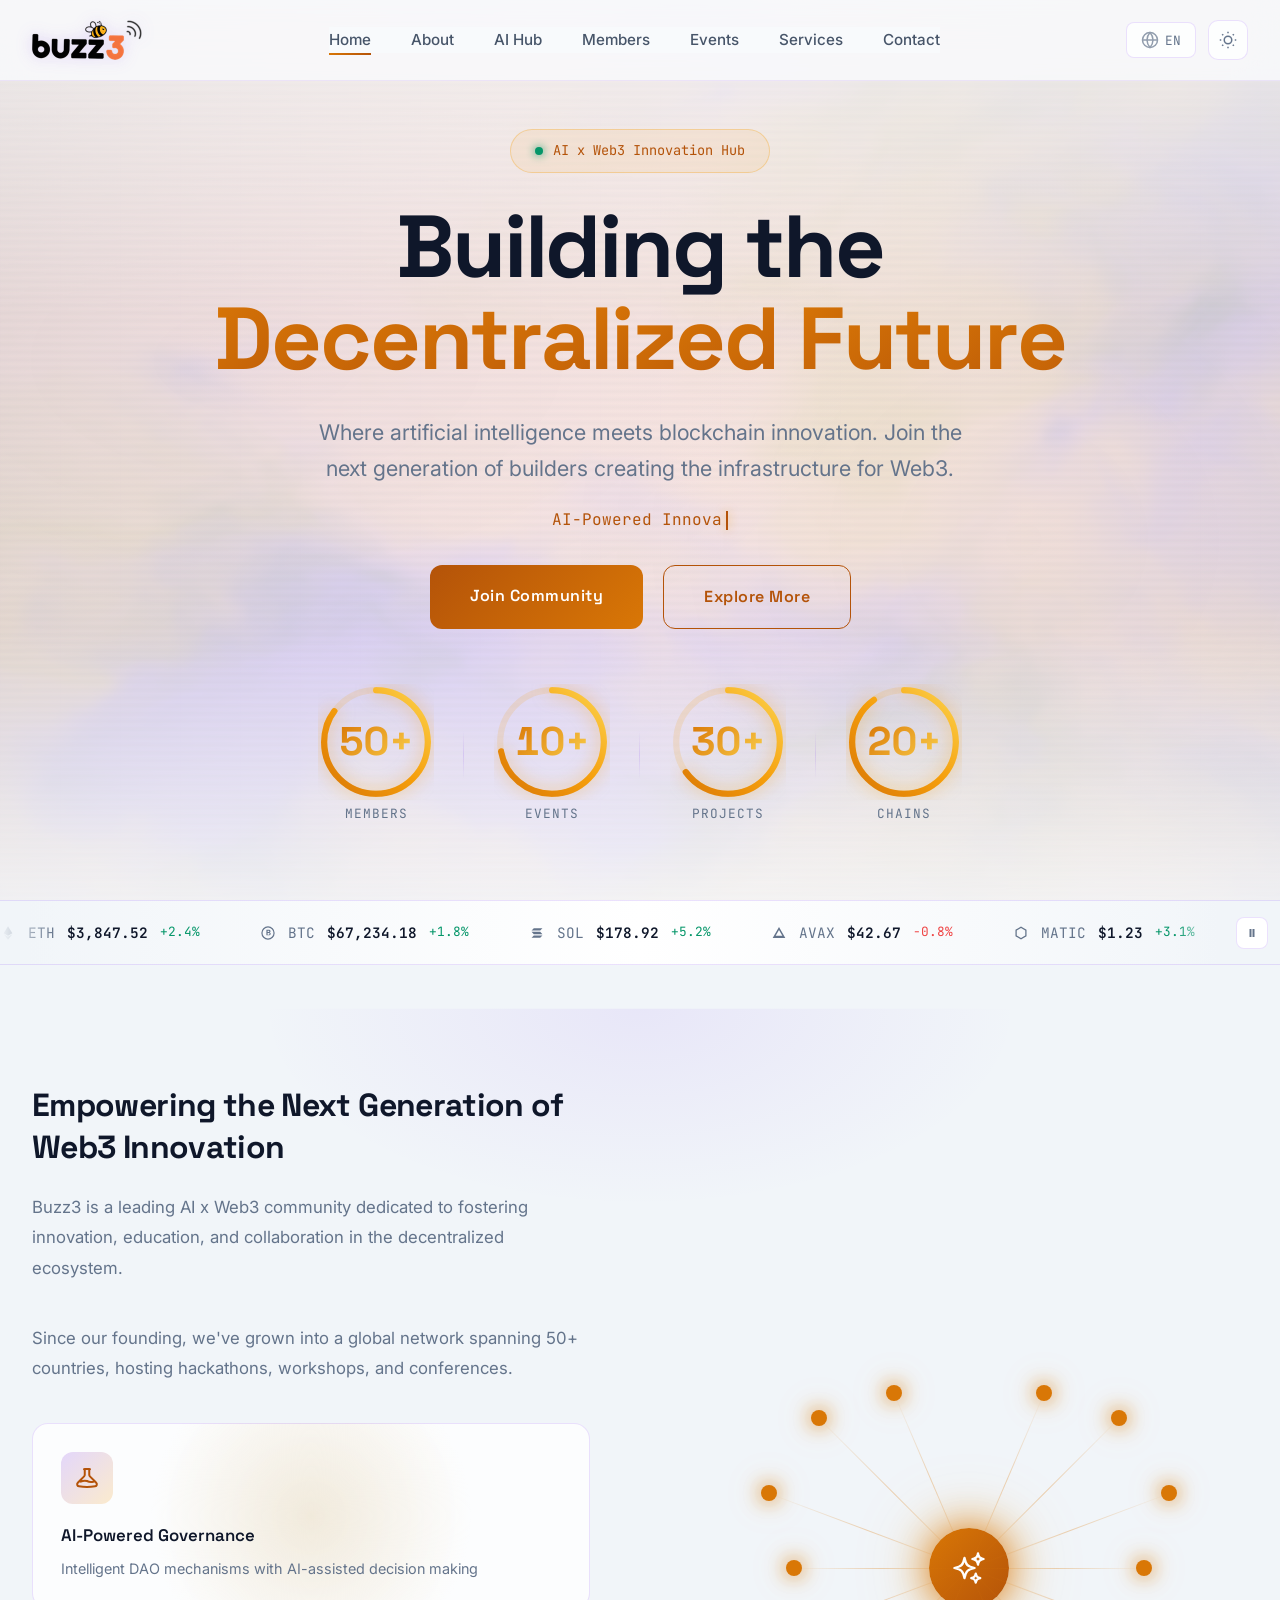
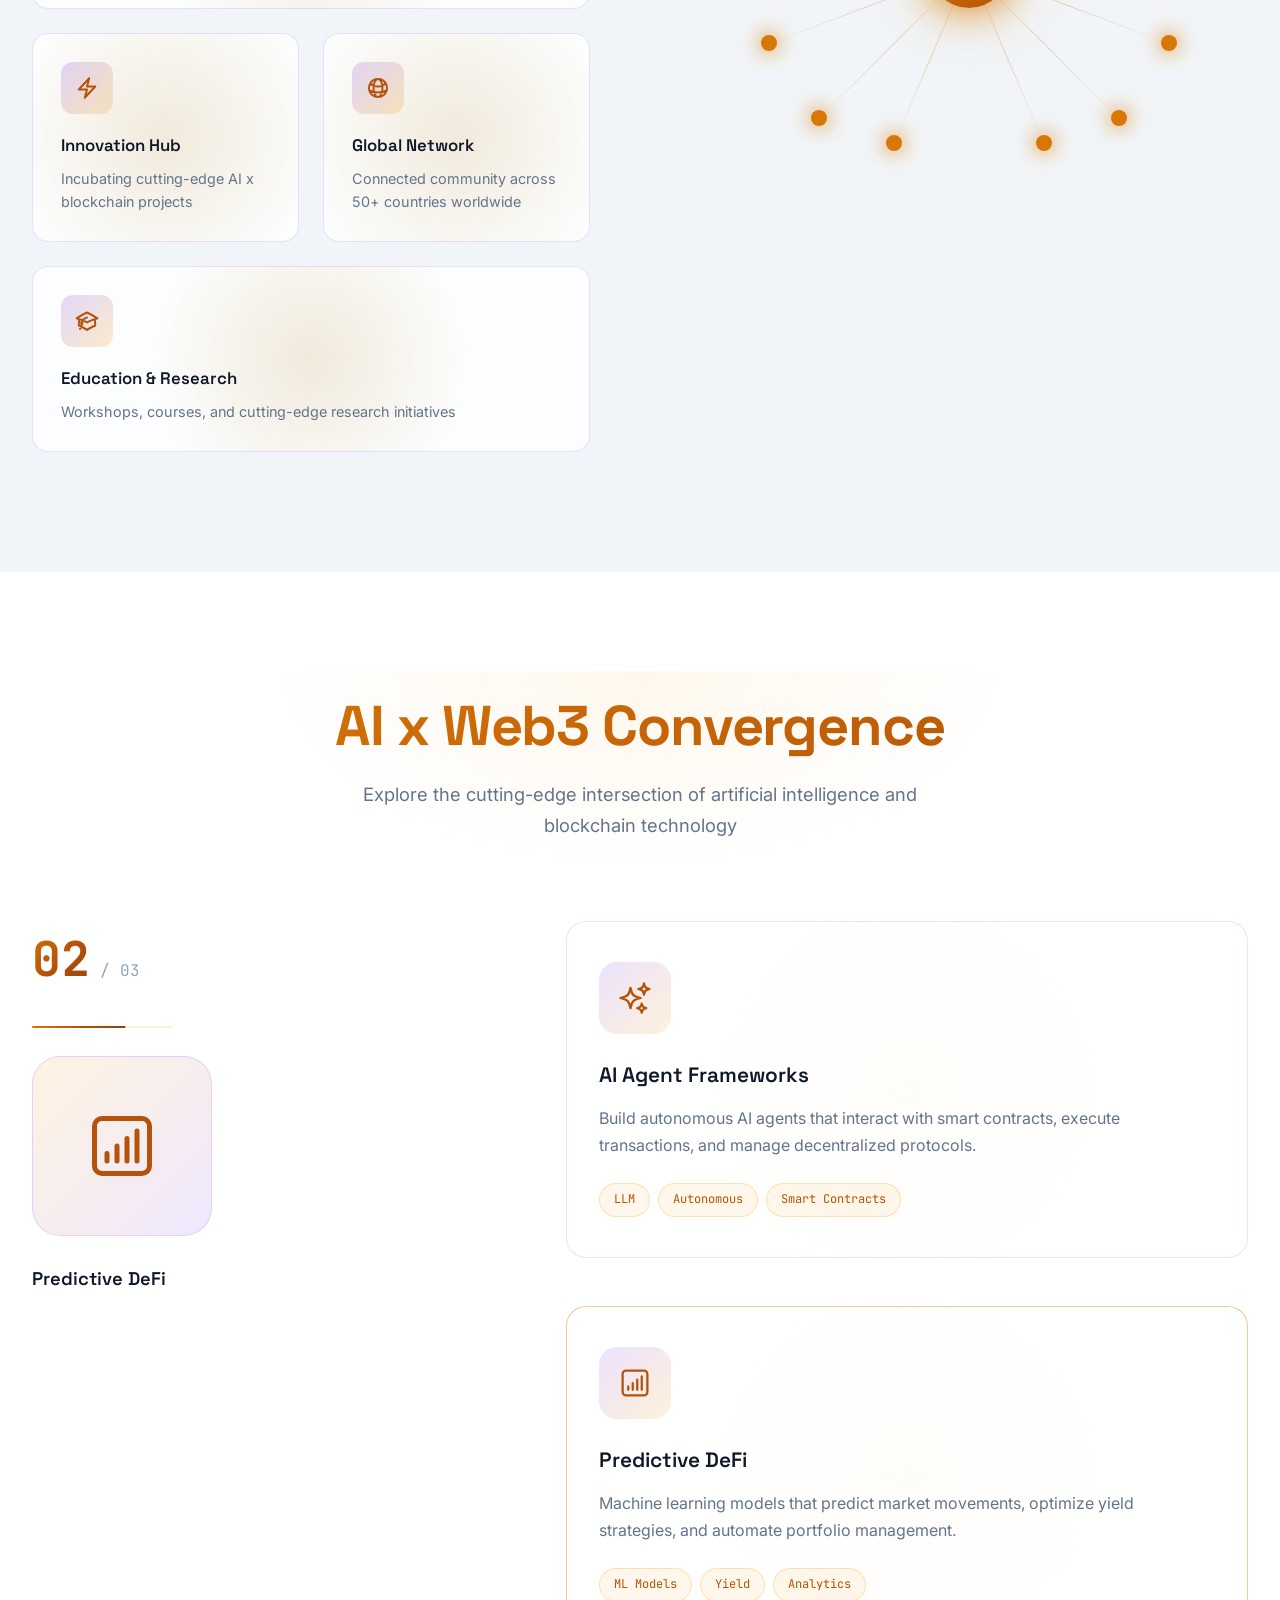
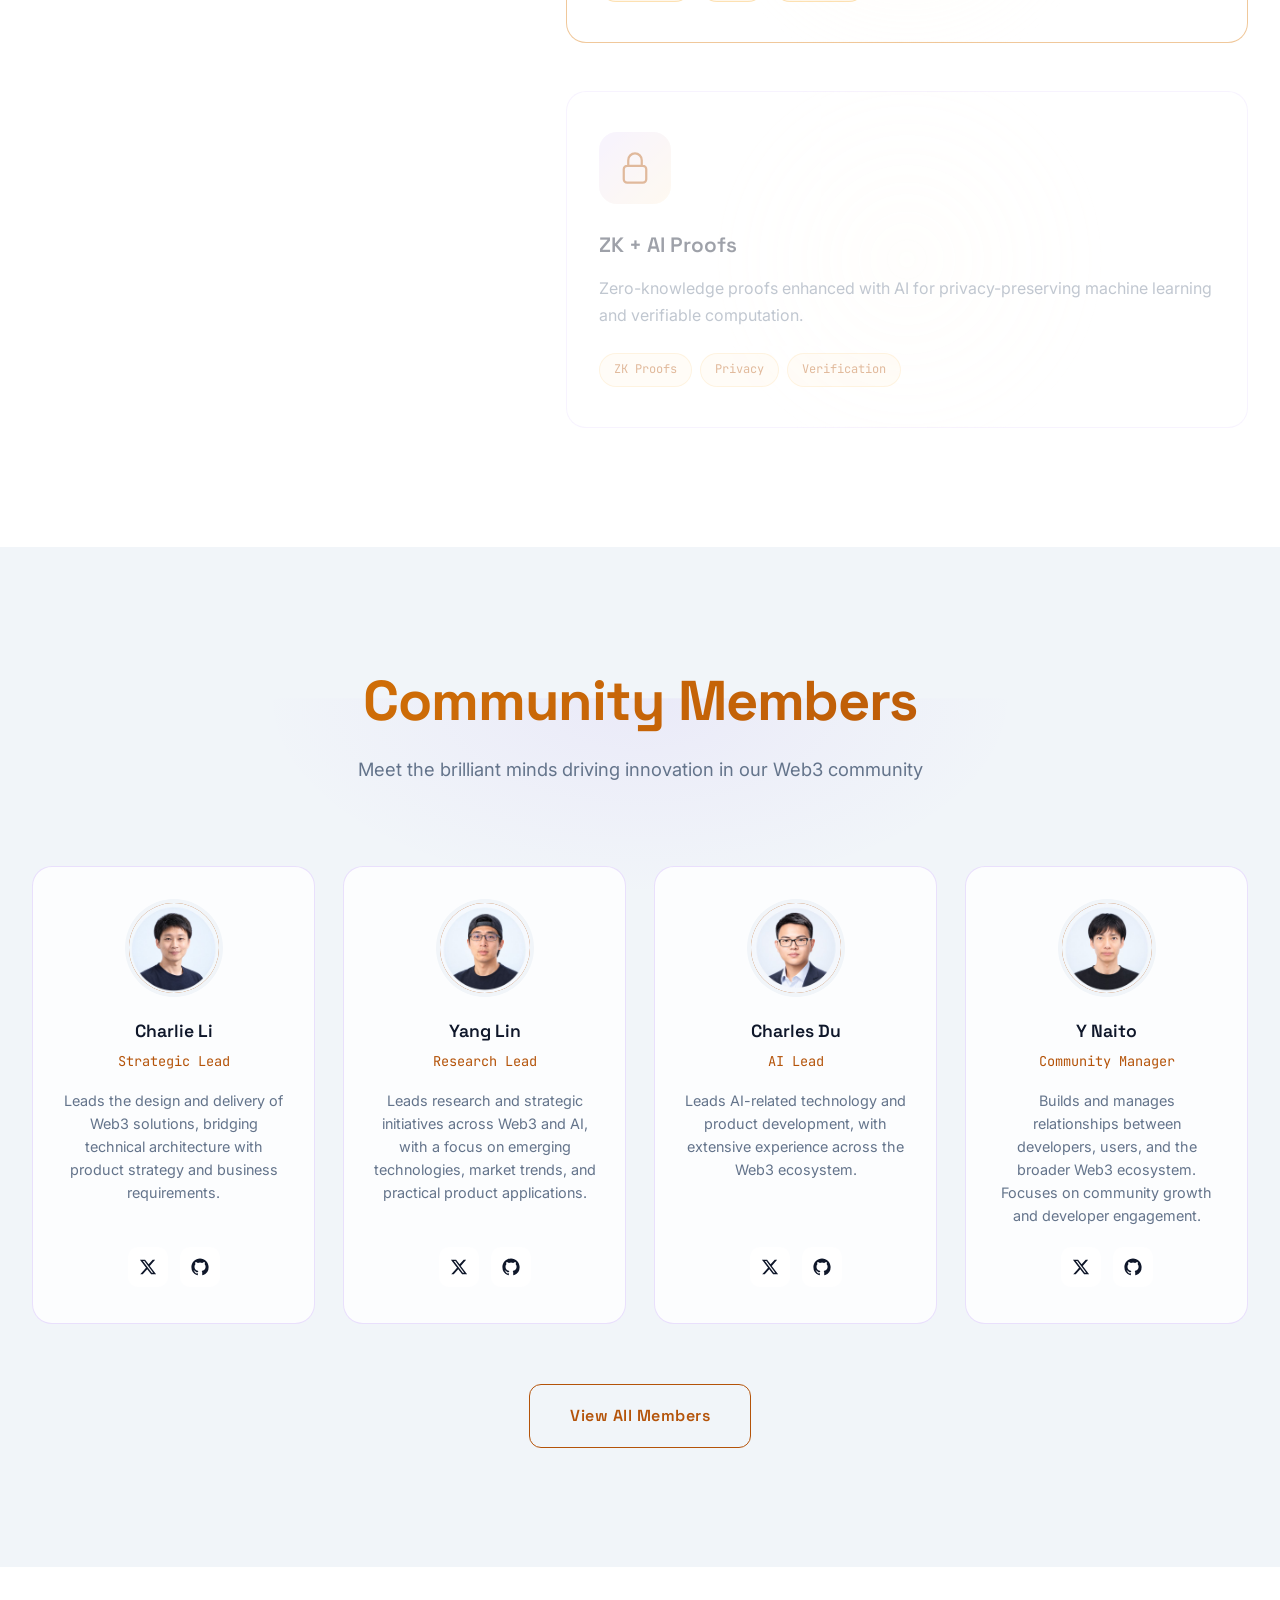
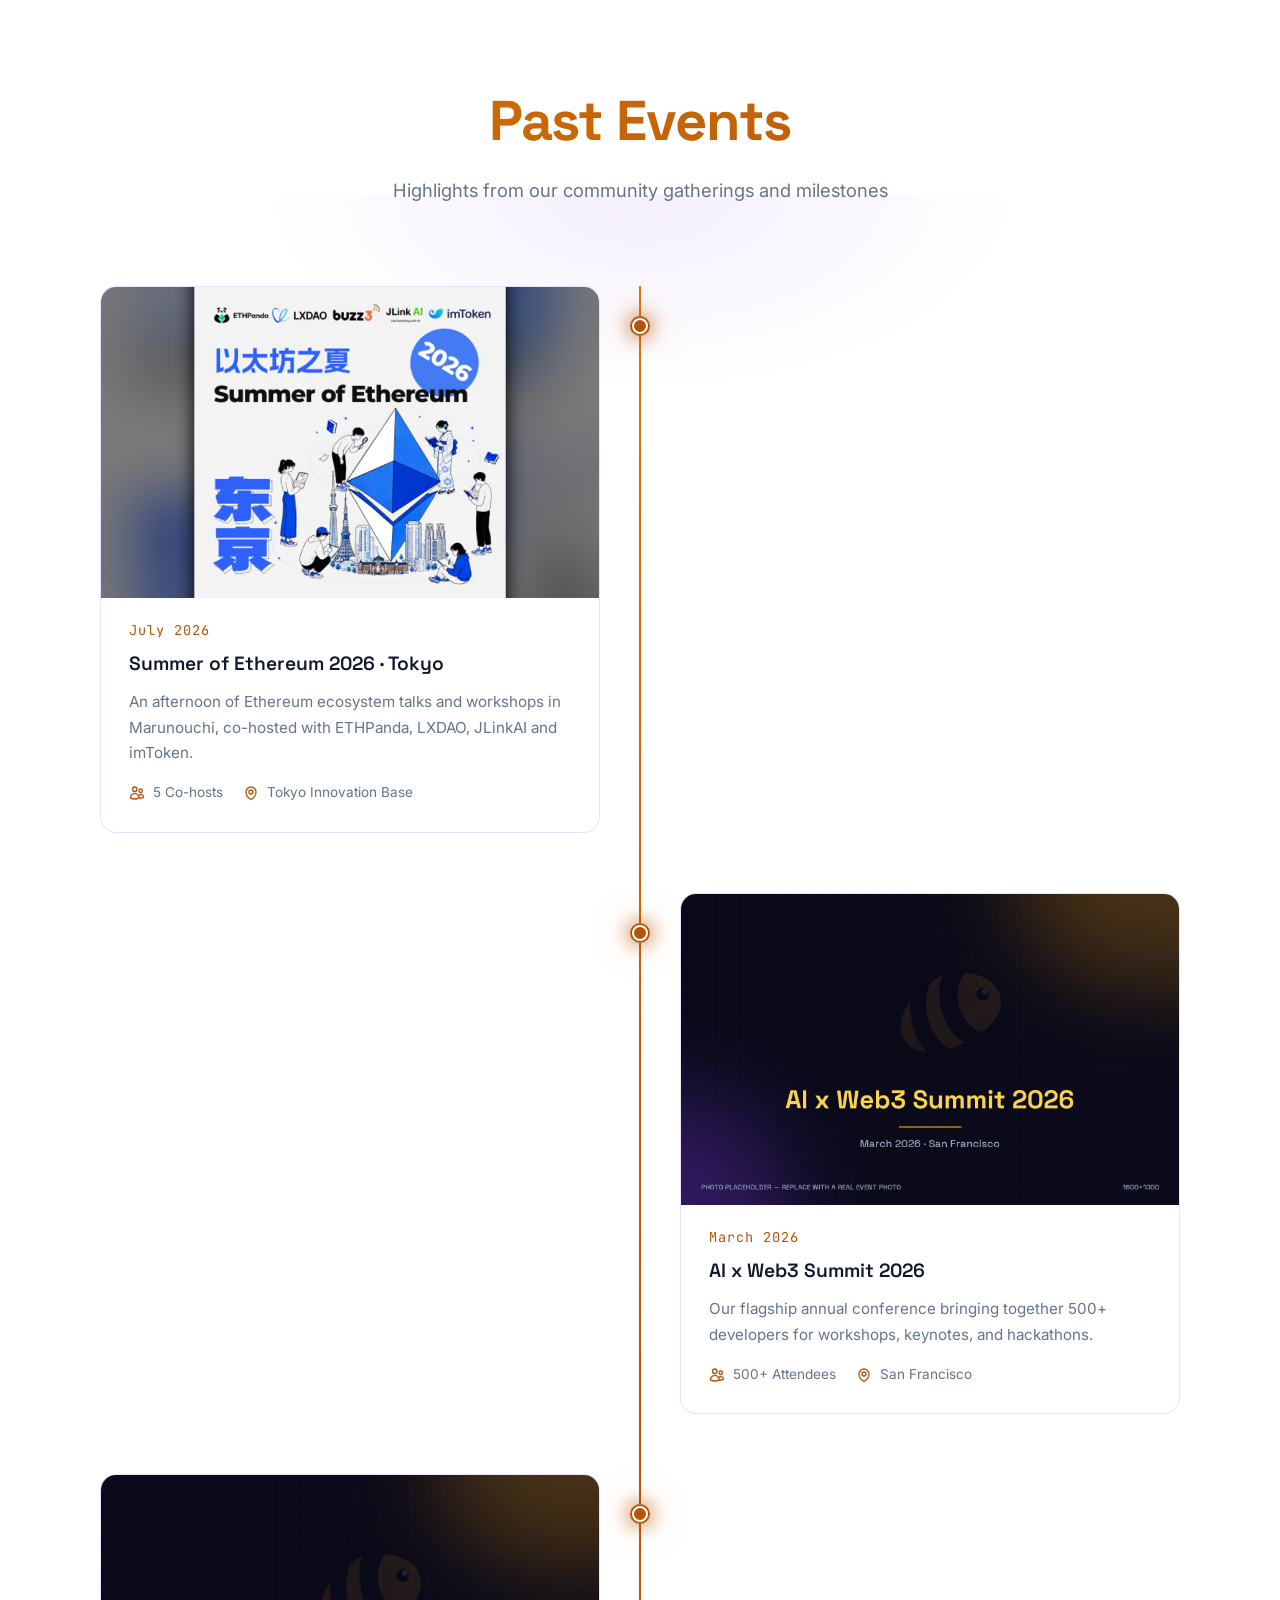
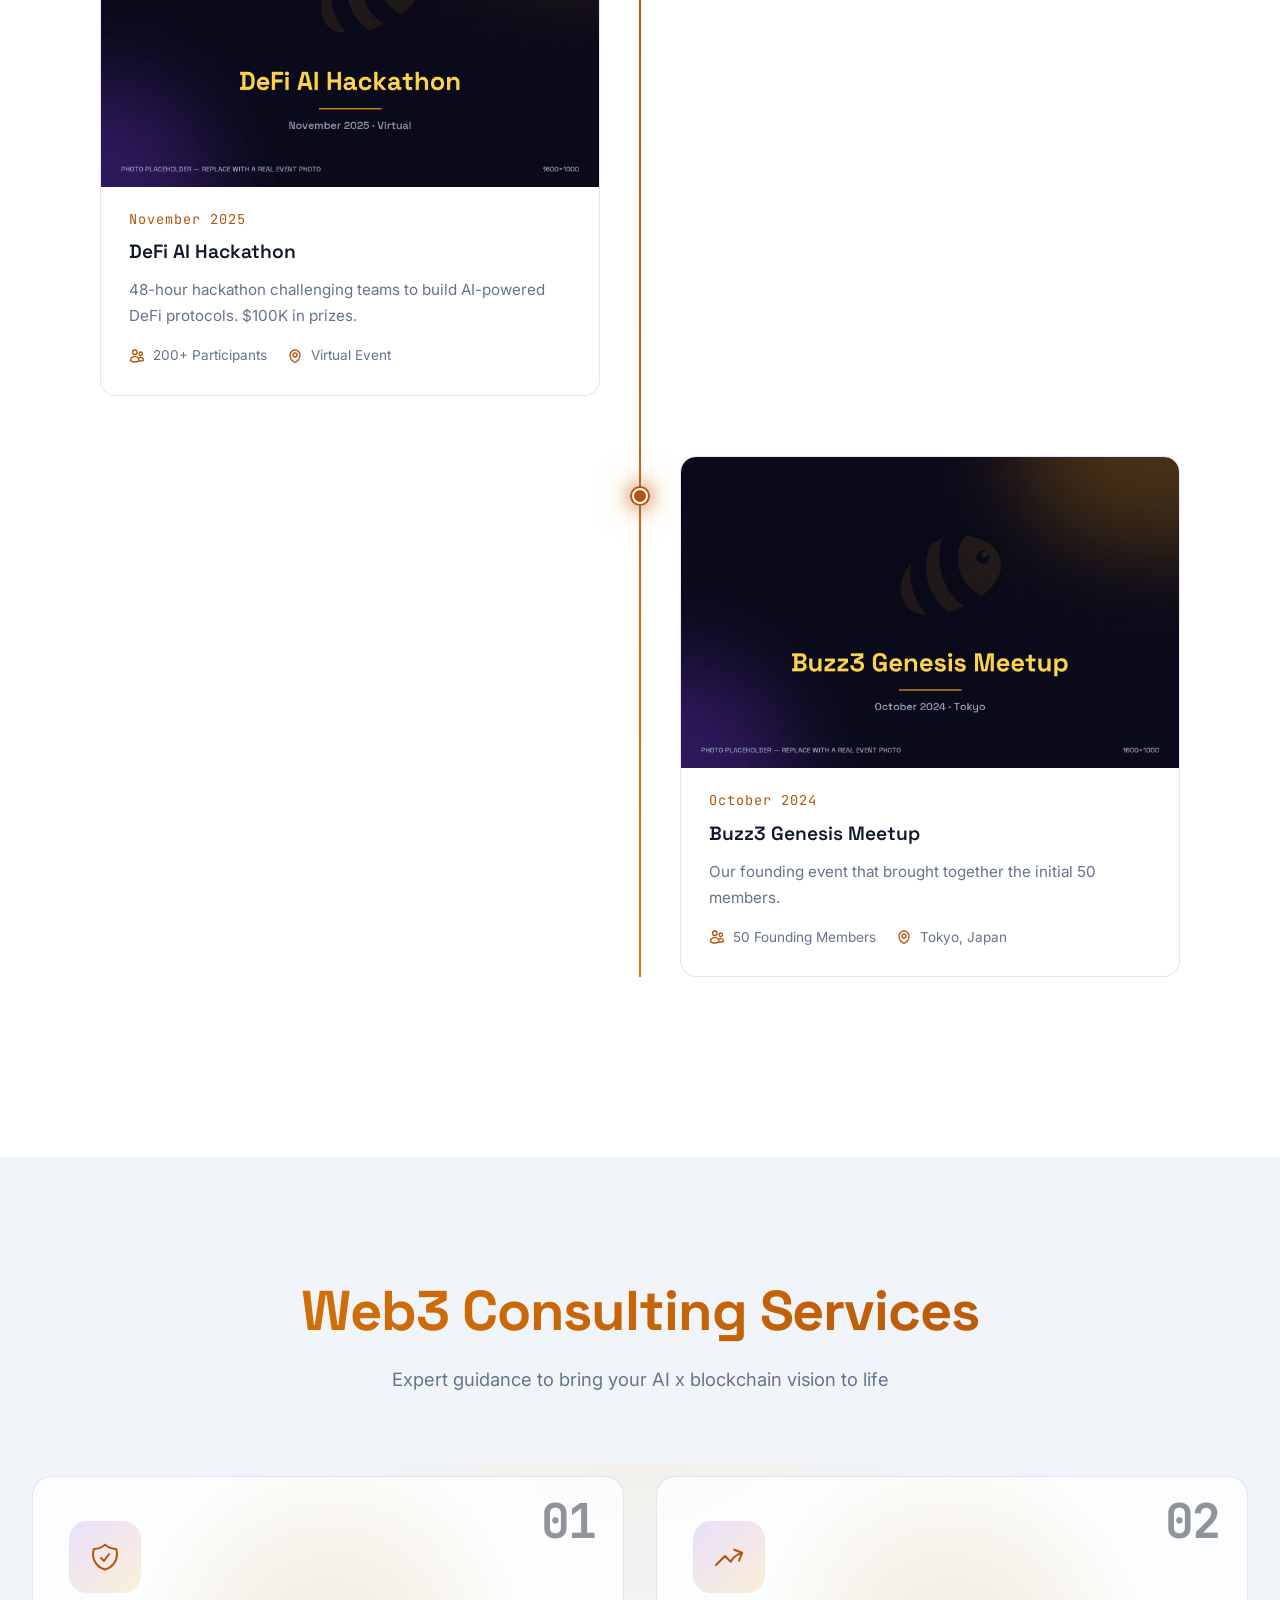
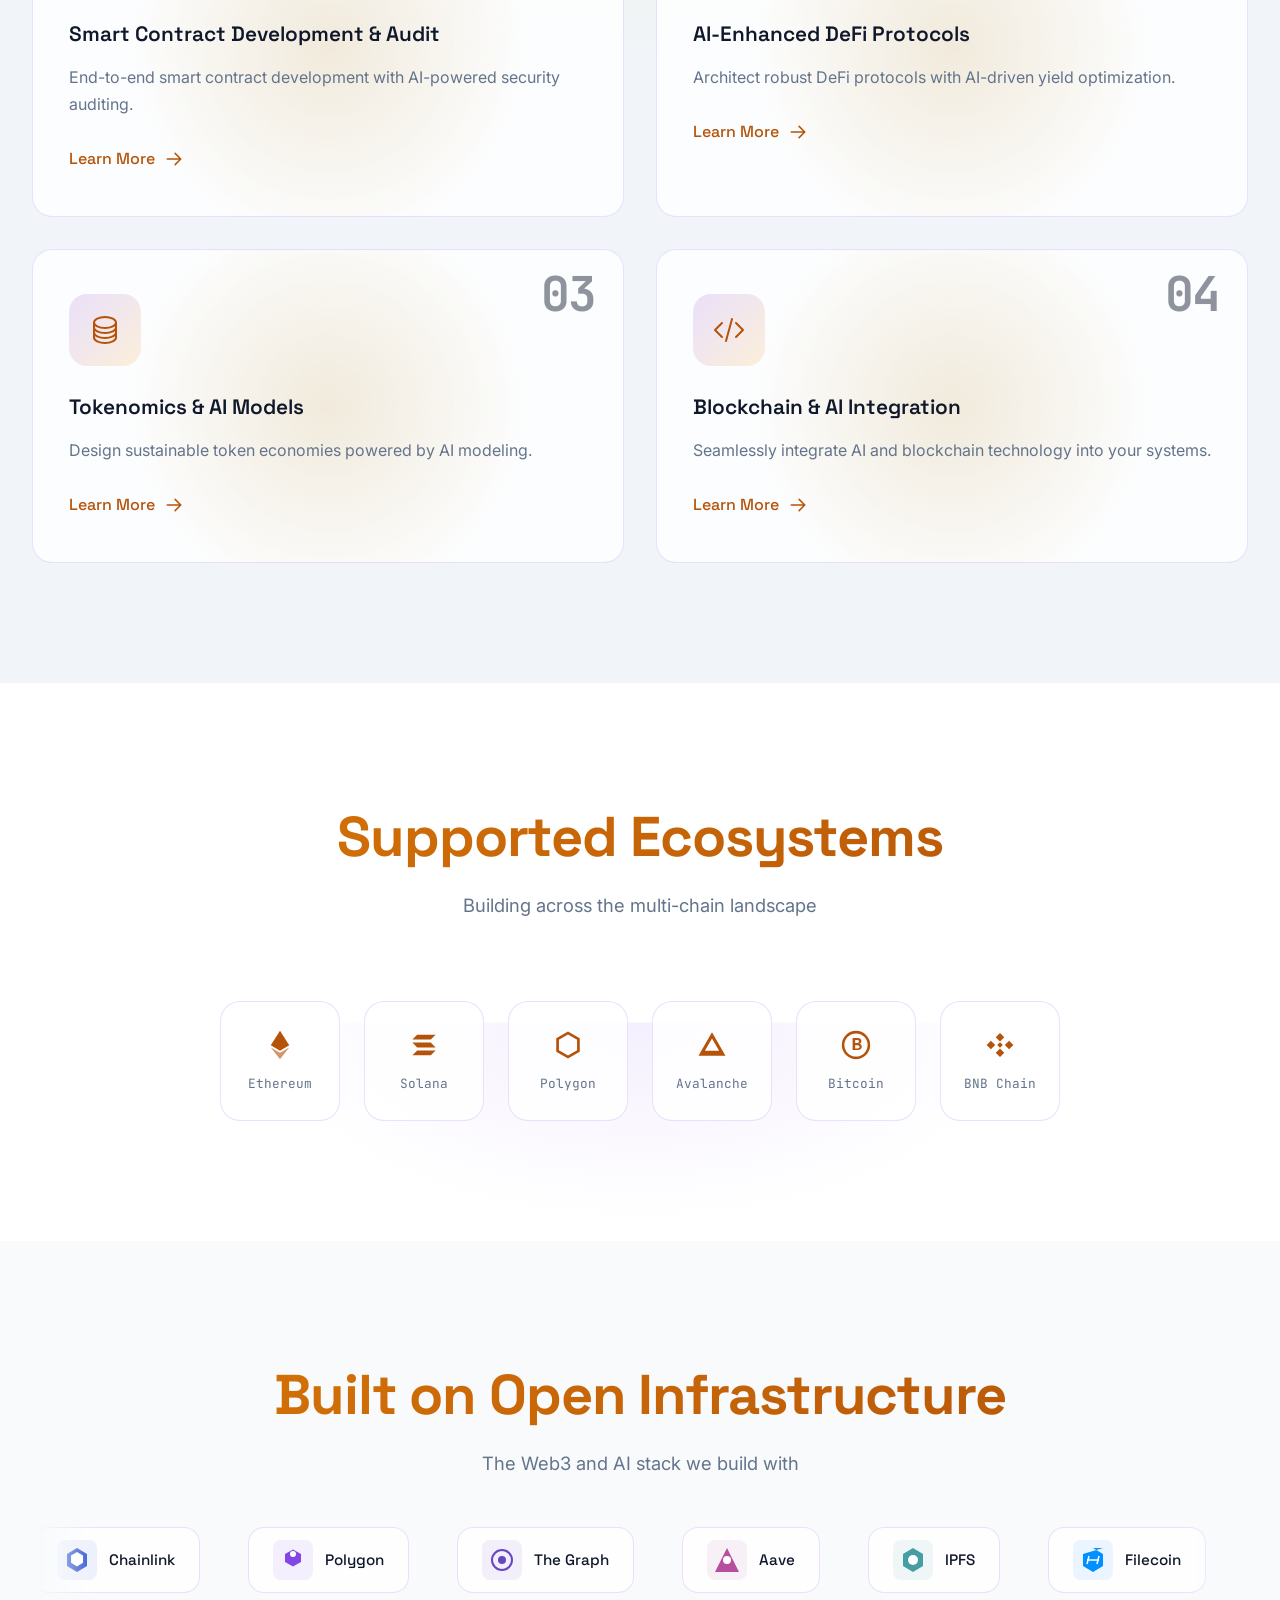
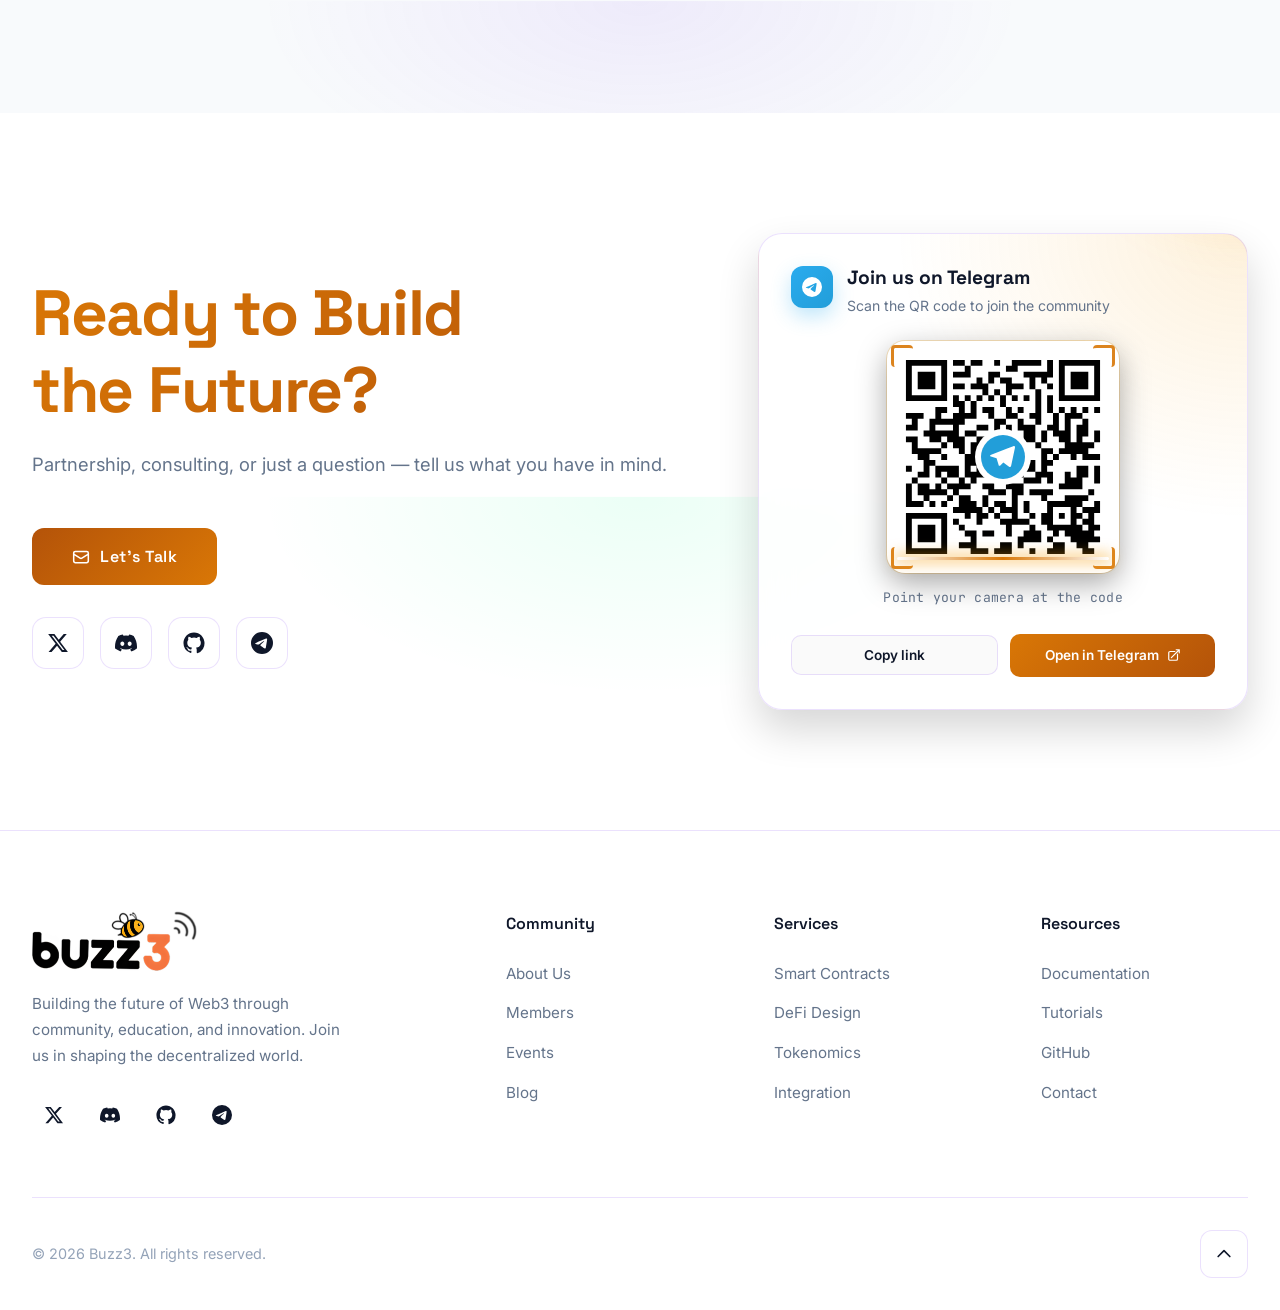
==== commit 137b01db: "CTA: hide newsletter signup, hand the slot to a "Let's Talk" contact button The newsletter backend i" ====
--- a/index.html
+++ b/index.html
@@ -632,17 +632,27 @@
       <div class="cta-layout" data-page-node-id="bqz78hxqBlEbYDiep28Acj">
         <div class="cta-content reveal" data-page-node-id="WN6z448Z1sII3MFi0IyqAL">
           <h2 class="cta-title" data-i18n="cta.title" data-page-node-id="lAg3DKXJiKkEyU98mOqqh4">Ready to Build the Future?</h2>
-          <p class="cta-subtitle" data-i18n="cta.subtitle" data-page-node-id="APkamMRRSuP1GDHRc6zORW">Join 2,500+ Web3 enthusiasts and start shaping the decentralized tomorrow</p>
-
-          <form class="cta-form" onsubmit="handleSubmit(event)" data-page-node-id="Emcsv1XF9ZW5lHIm92NzM7">
+          <p class="cta-subtitle" data-i18n="cta.subtitle" data-page-node-id="APkamMRRSuP1GDHRc6zORW">Partnership, consulting, or just a question — tell us what you have in mind.</p>
+
+          <!-- Newsletter signup, hidden until its backend is wired up. The markup
+               and its handleSubmit() handler are deliberately kept intact so
+               bringing it back is just deleting the `hidden` attribute here (plus
+               the matching .cta-form[hidden] rule in buzz3.css). `hidden` alone is
+               not enough on its own: .cta-form sets display:flex, which wins over
+               the attribute's UA display:none. The slot now carries the
+               "Let's Talk" contact button below instead. -->
+          <form class="cta-form" hidden onsubmit="handleSubmit(event)" data-page-node-id="Emcsv1XF9ZW5lHIm92NzM7">
             <input type="email" class="cta-input" placeholder="Enter your email" required aria-label="Email address" data-i18n-placeholder="cta.emailPlaceholder" data-page-node-id="ZtefpehRwfE0Dj7oUmwFCi">
             <button type="submit" class="btn-primary" data-i18n="cta.joinBtn" data-page-node-id="iWuPCz1SoW9MweDi0JgwGa">Join Now</button>
           </form>
 
           <div class="cta-actions" data-page-node-id="Kk05qk2Eg8aQhJwm0jE5Jx">
-            <button type="button" class="btn-outline btn-contact-lg" data-contact-open data-page-node-id="bXLNDbG4jfyA3Ch2nsiuqJ">
+            <!-- Filled rather than outlined: with the newsletter form gone this
+                 is the only action in the CTA column, so it has to carry the
+                 visual weight the form used to. -->
+            <button type="button" class="btn-primary btn-contact-lg" data-contact-open data-page-node-id="bXLNDbG4jfyA3Ch2nsiuqJ">
               <svg xmlns="http://www.w3.org/2000/svg" width="18" height="18" viewBox="0 0 24 24" fill="none" stroke="currentColor" stroke-width="2" aria-hidden="true" data-page-node-id="3IAd9EWCmEKyofSWjY1HGH"><path stroke-linecap="round" stroke-linejoin="round" d="M21.75 6.75v10.5a2.25 2.25 0 0 1-2.25 2.25h-15a2.25 2.25 0 0 1-2.25-2.25V6.75m19.5 0A2.25 2.25 0 0 0 19.5 4.5h-15a2.25 2.25 0 0 0-2.25 2.25m19.5 0v.243a2.25 2.25 0 0 1-1.07 1.916l-7.5 4.615a2.25 2.25 0 0 1-2.36 0L3.32 8.91a2.25 2.25 0 0 1-1.07-1.916V6.75" data-page-node-id="flztQjgRrxvpdQYOvgBJun"/></svg>
-              <span data-i18n="contact.openBtn" data-page-node-id="H2sX8WaiHislDt0pIVfmZQ">Contact Us</span>
+              <span data-i18n="cta.talkBtn" data-page-node-id="H2sX8WaiHislDt0pIVfmZQ">Let's Talk</span>
             </button>
           </div>
 
--- a/buzz3.css
+++ b/buzz3.css
@@ -2010,6 +2010,17 @@
   margin: 0 auto 48px;
 }
 
+/* The newsletter signup is hidden for now (see the comment in index.html).
+   `display: flex` above overrides the `hidden` attribute's UA `display: none`,
+   so the attribute on its own would leave the row on screen -- this rule is
+   what actually makes it authoritative. Both this rule and the attribute go
+   away together when the signup comes back. */
+.cta-form[hidden] { display: none; }
+
+/* With the form gone, its 24px margin-top would stack on top of the subtitle's
+   own 48px and leave an oversized gap above the contact button. */
+.cta-form[hidden] + .cta-actions { margin-top: 0; }
+
 .cta-input {
   flex: 1;
   padding: 18px 24px;
@@ -2337,13 +2348,29 @@
     opacity: 0;
     pointer-events: none;
     transform: translateX(30px);
-    transition: opacity 0.4s var(--ease-out-expo), transform 0.4s var(--ease-out-expo);
+    /* visibility is what actually removes the panel from the keyboard tab order
+       and from the accessibility tree. opacity:0 and pointer-events:none do NOT:
+       with only those two, the 7 links plus the Contact Us button inside stayed
+       focusable while the menu was closed, so tabbing from the logo walked
+       through 8 invisible focus stops before reaching the visible controls
+       (WCAG 2.4.3 Focus Order / 2.4.7 Focus Visible).
+
+       The 0s delay on the closing rule lets the 400ms fade-out finish before it
+       flips to hidden -- switching it instantly would cut the animation short.
+       .active below switches it back with no delay, so the panel is visible the
+       instant the menu opens. */
+    visibility: hidden;
+    transition: opacity 0.4s var(--ease-out-expo), transform 0.4s var(--ease-out-expo),
+      visibility 0s linear 0.4s;
   }
 
   .nav-links.active {
     opacity: 1;
     pointer-events: auto;
     transform: translateX(0);
+    visibility: visible;
+    transition: opacity 0.4s var(--ease-out-expo), transform 0.4s var(--ease-out-expo),
+      visibility 0s;
   }
 
   .nav-links a {
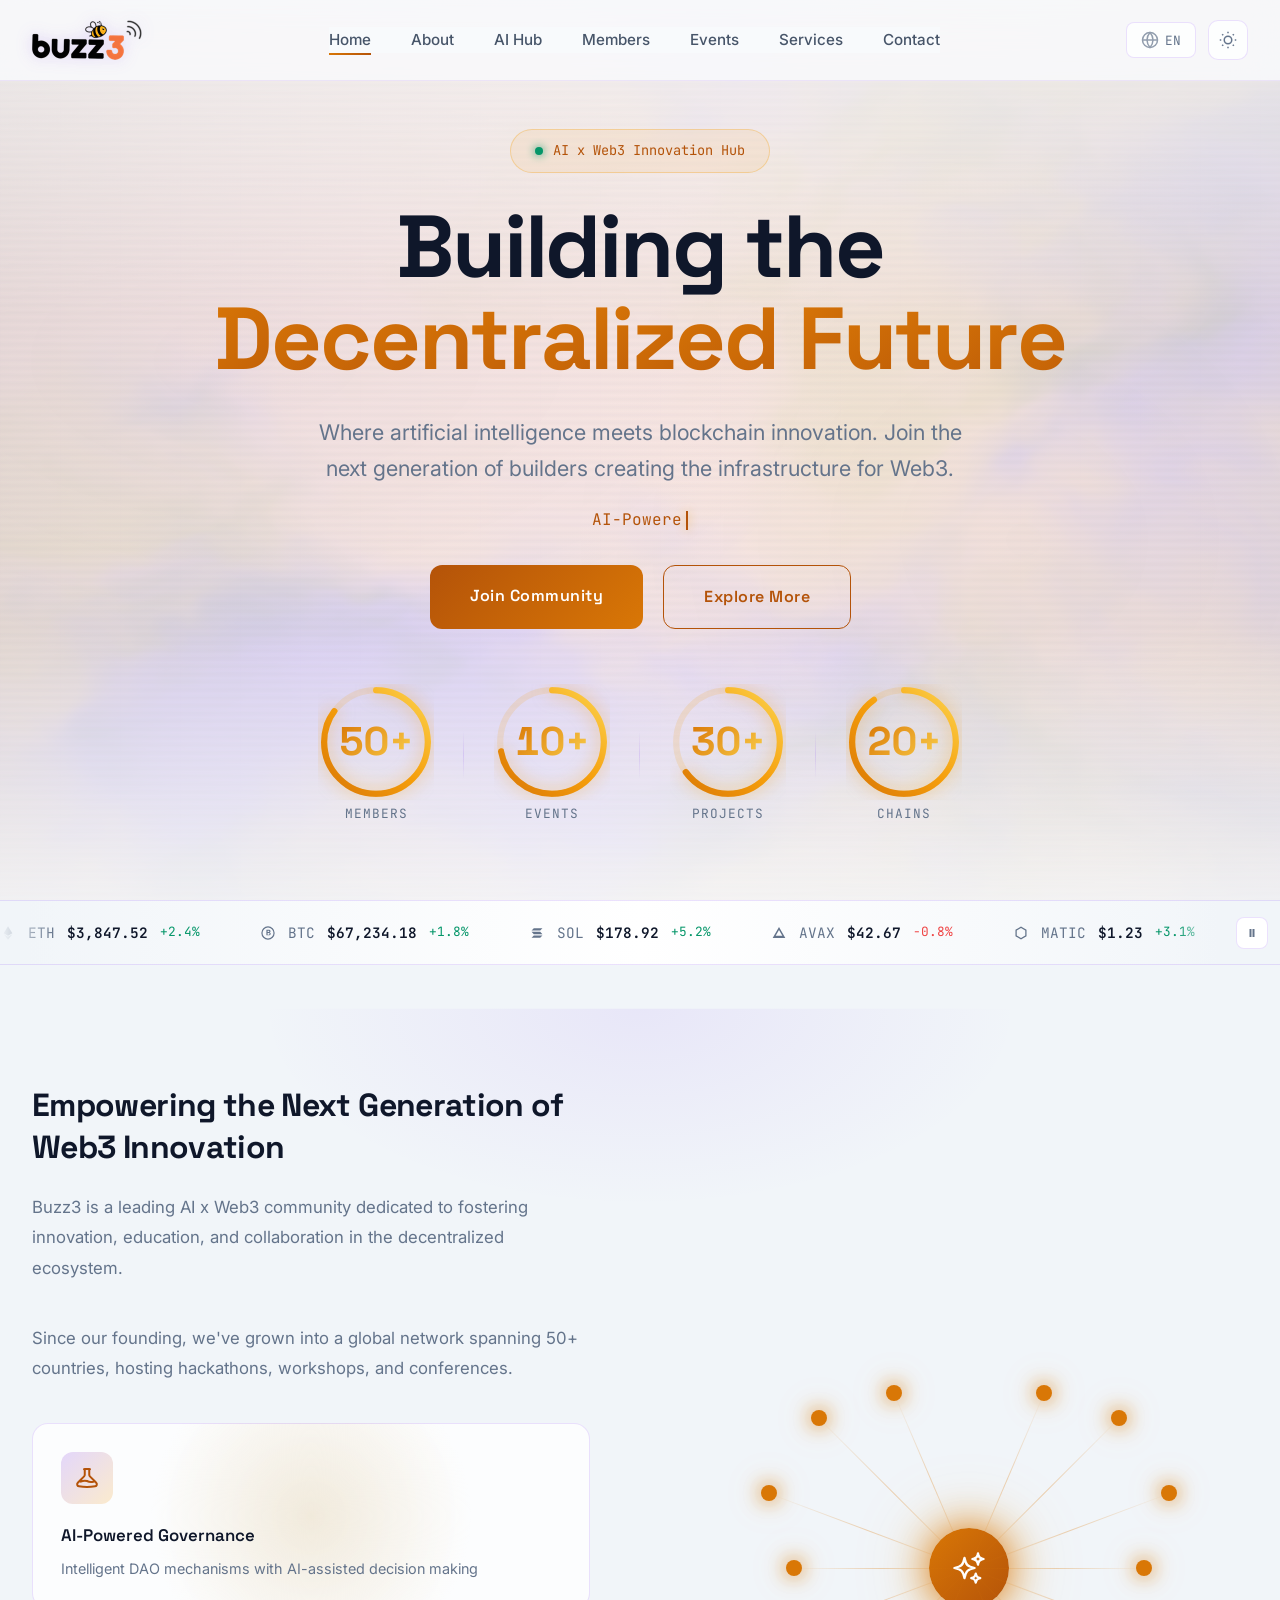
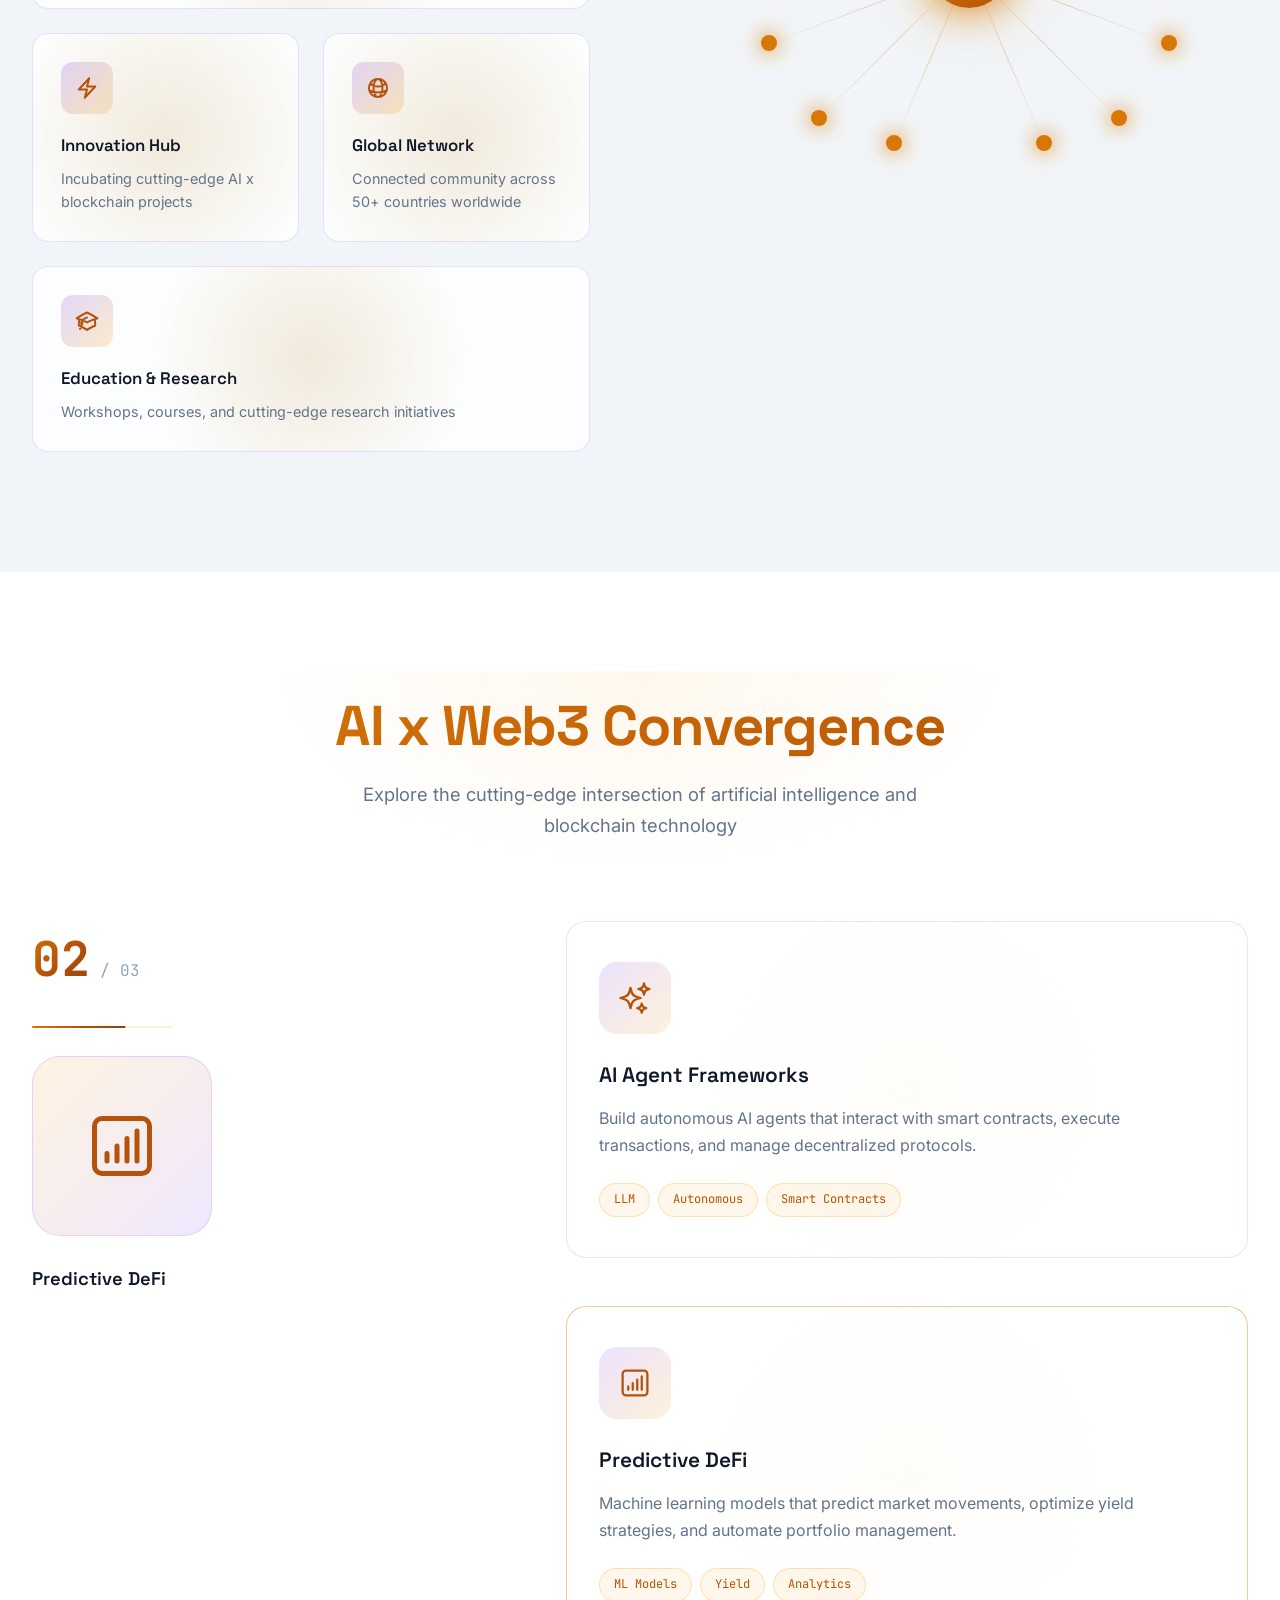
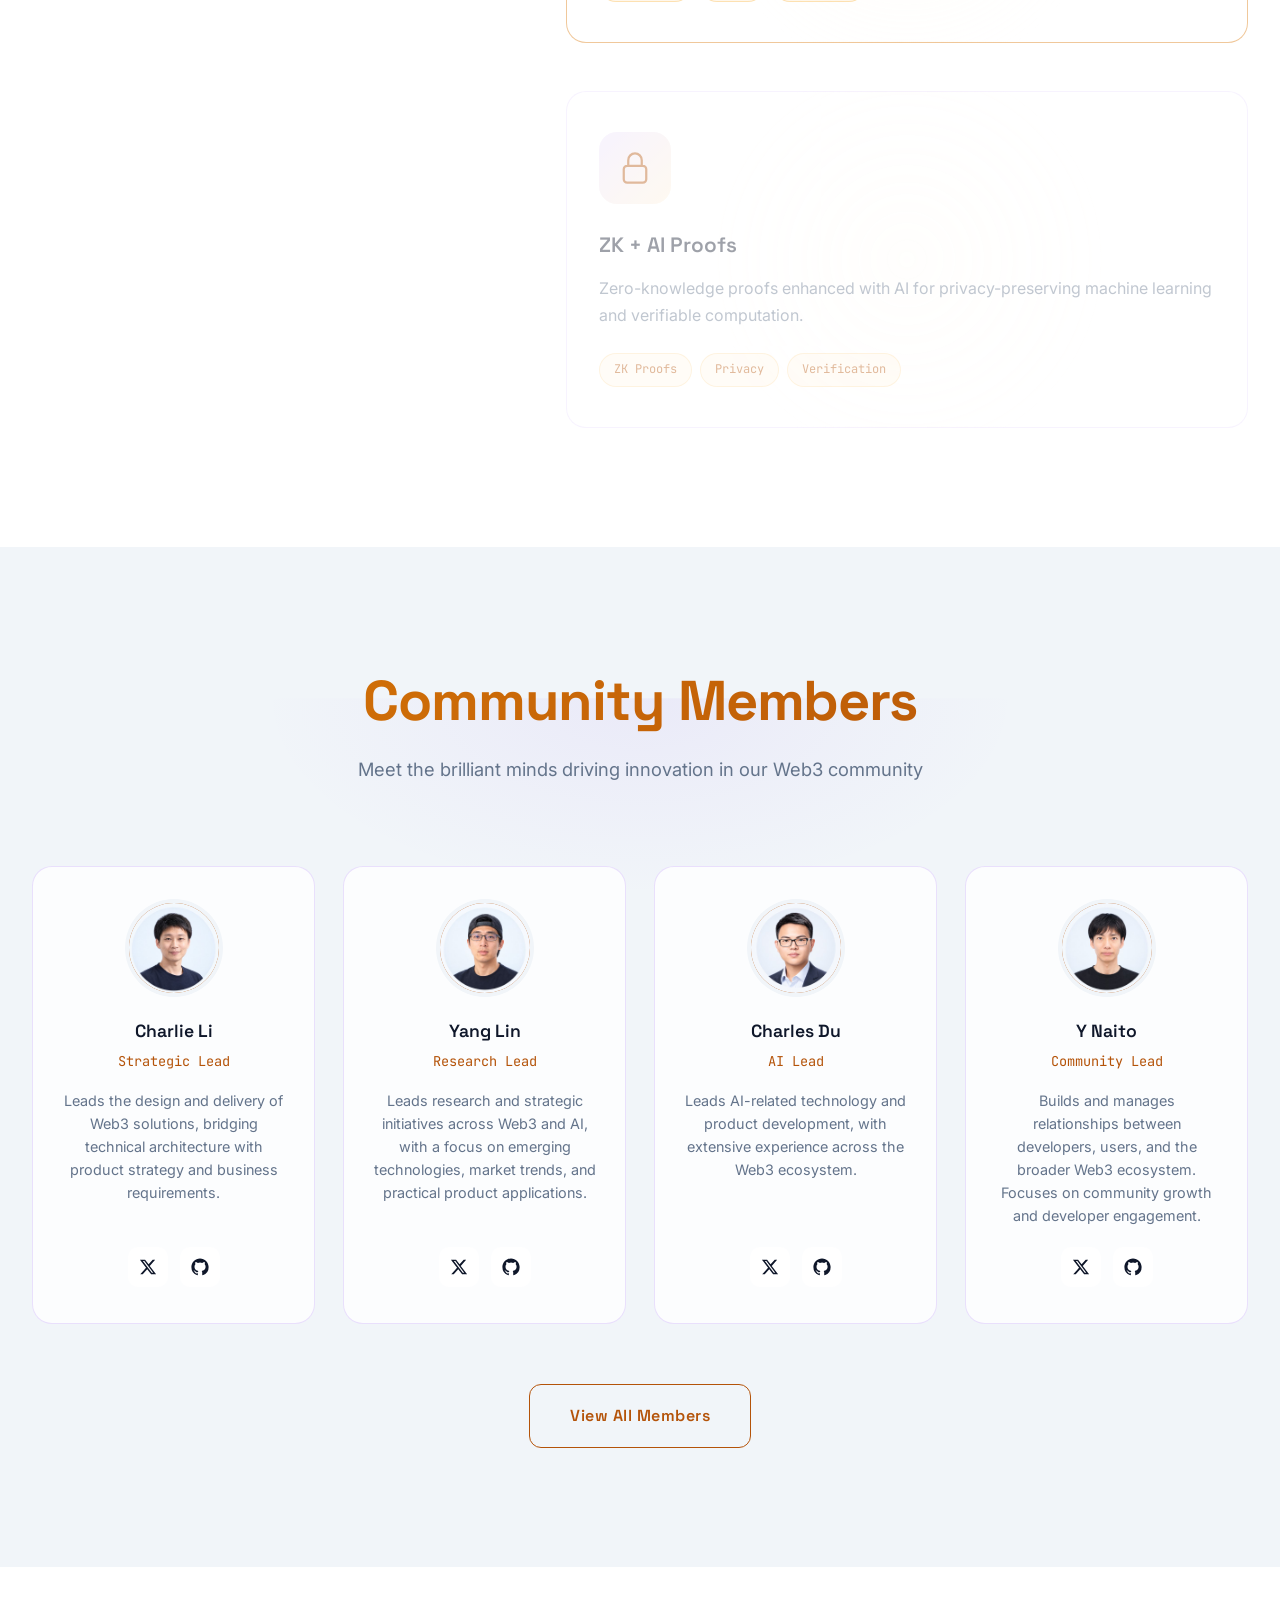
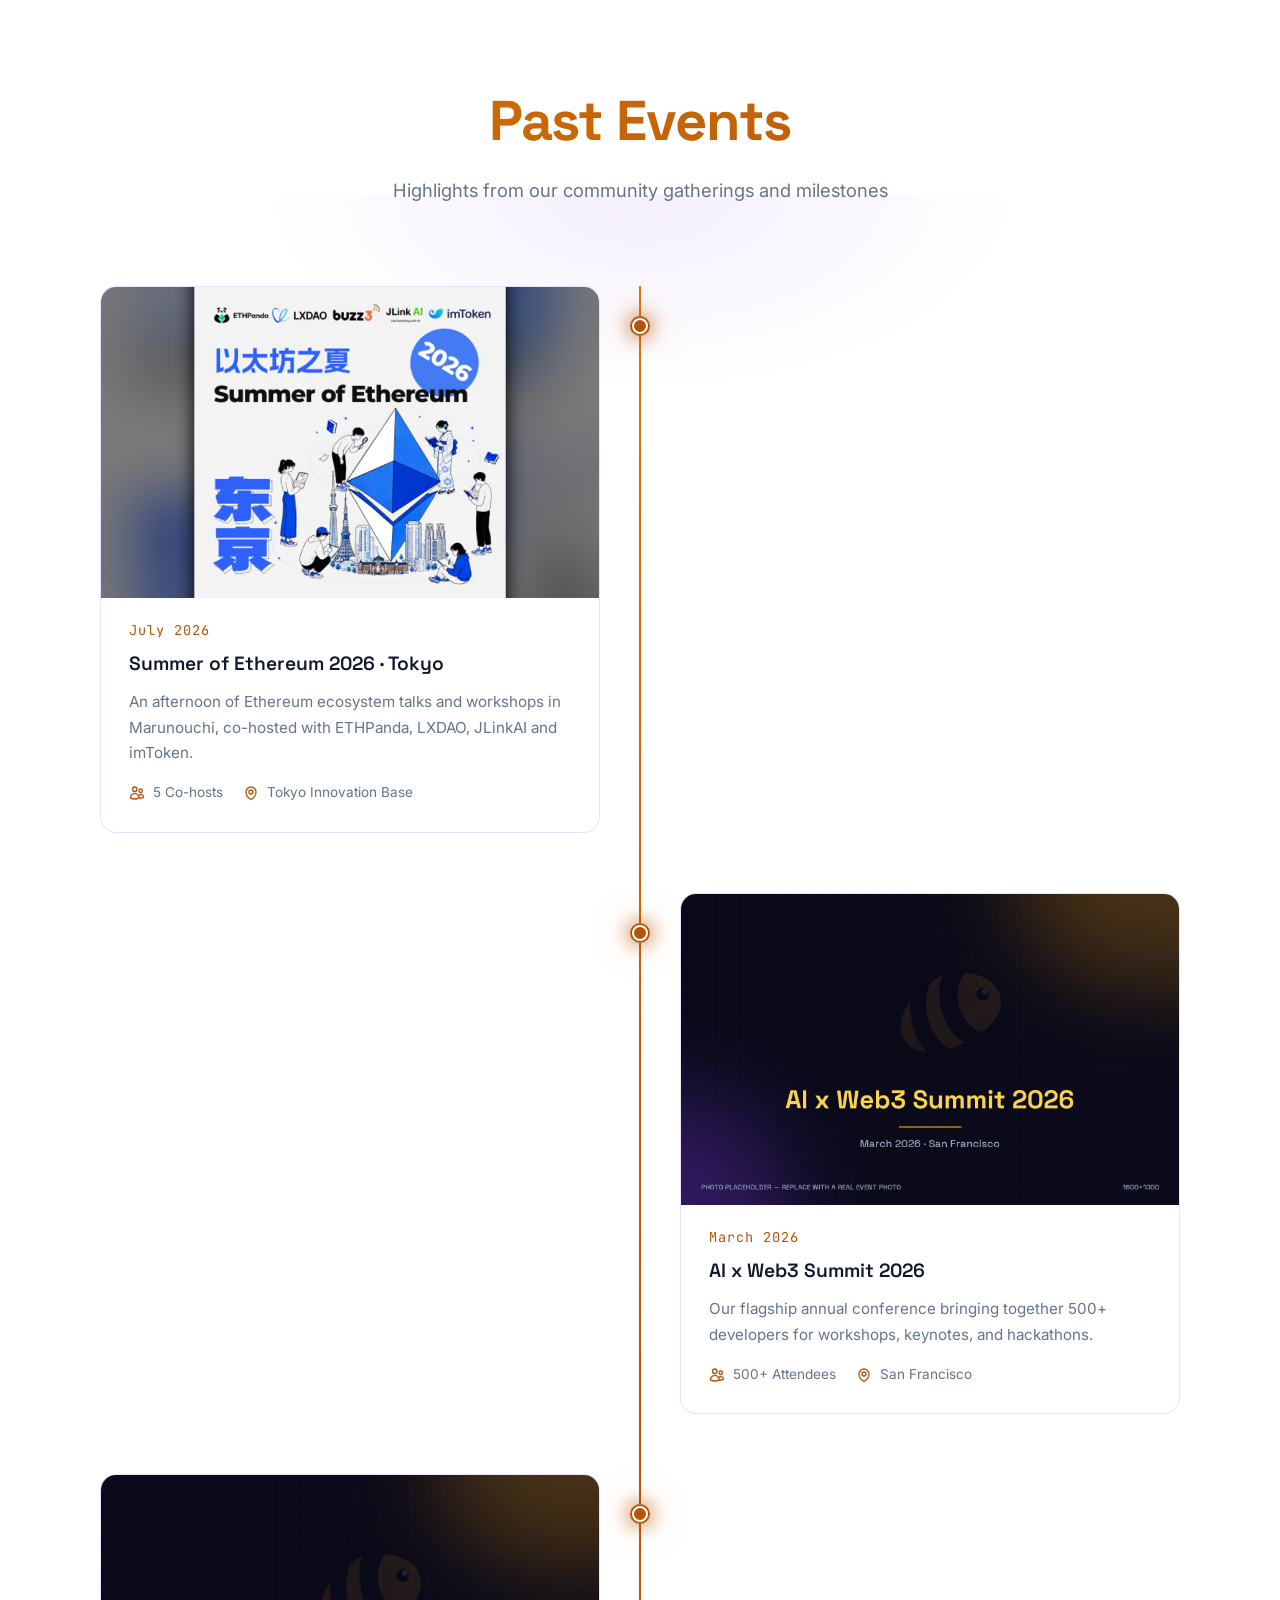
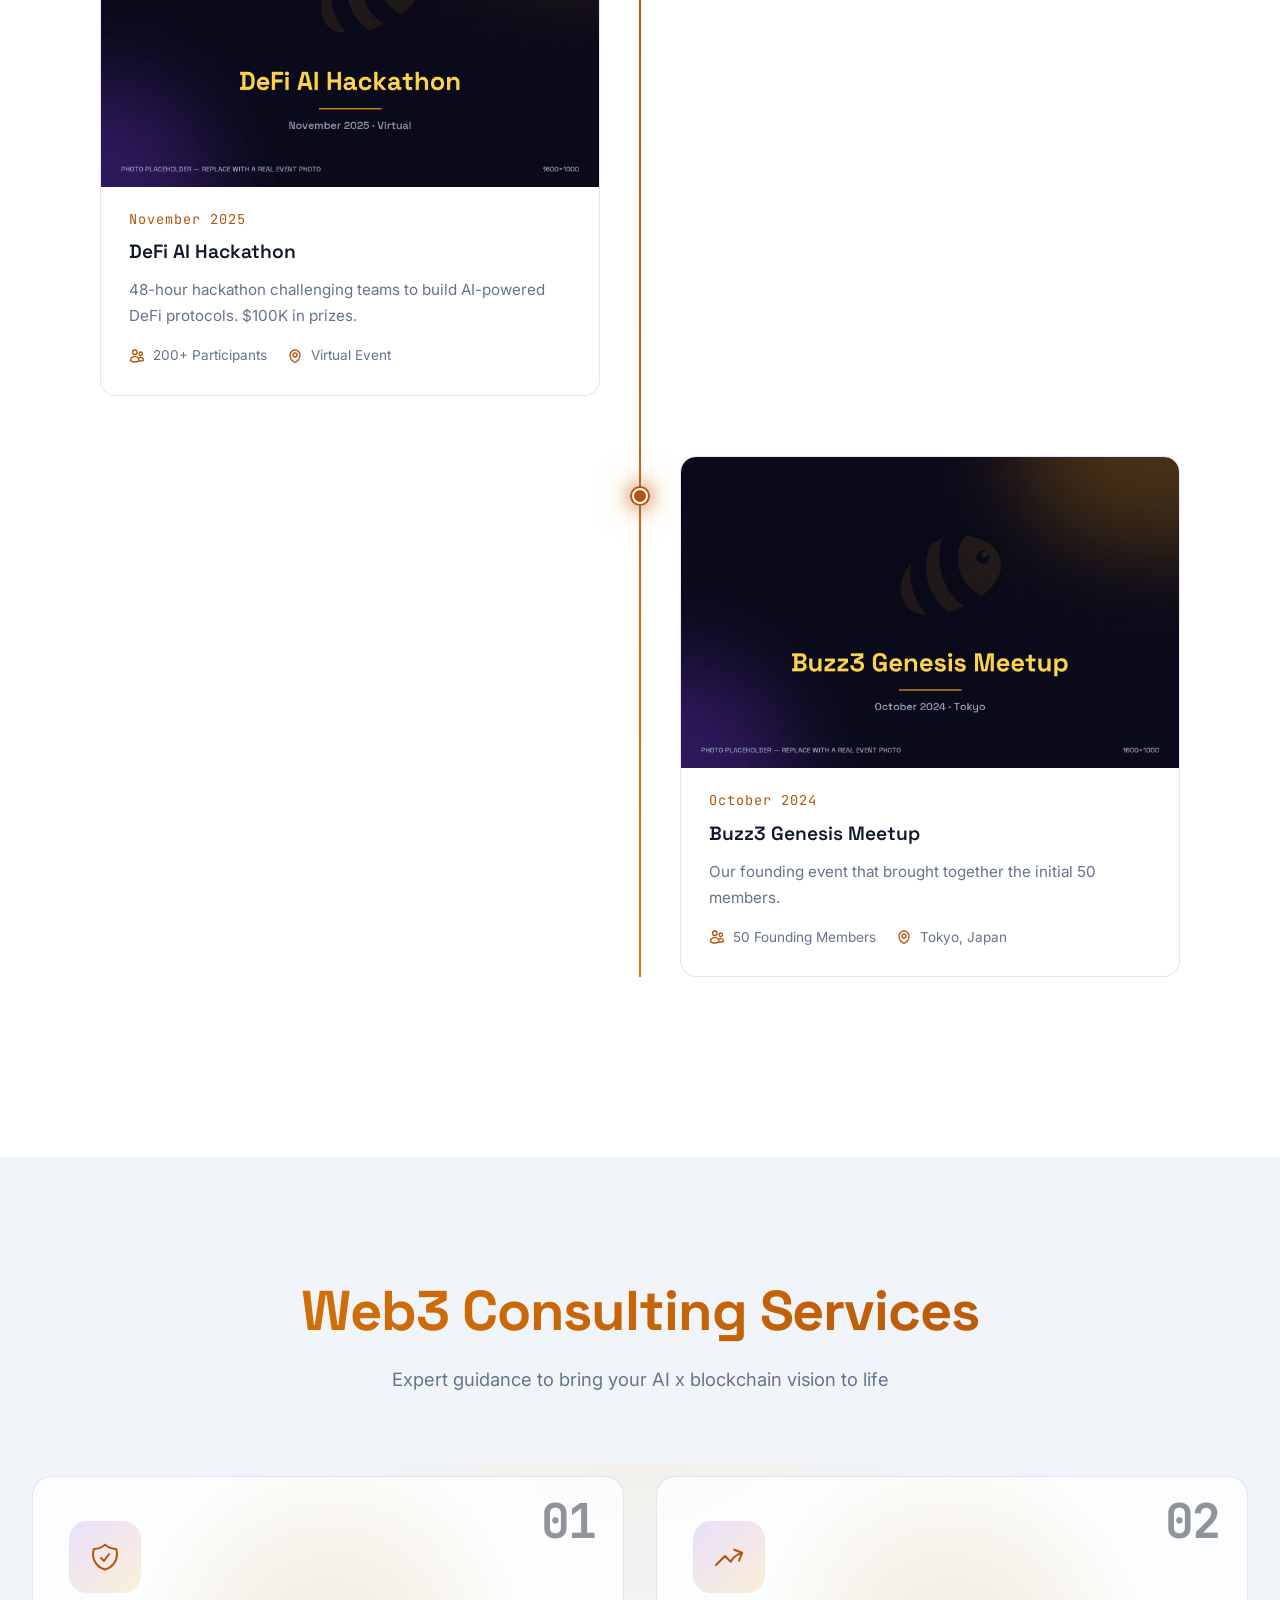
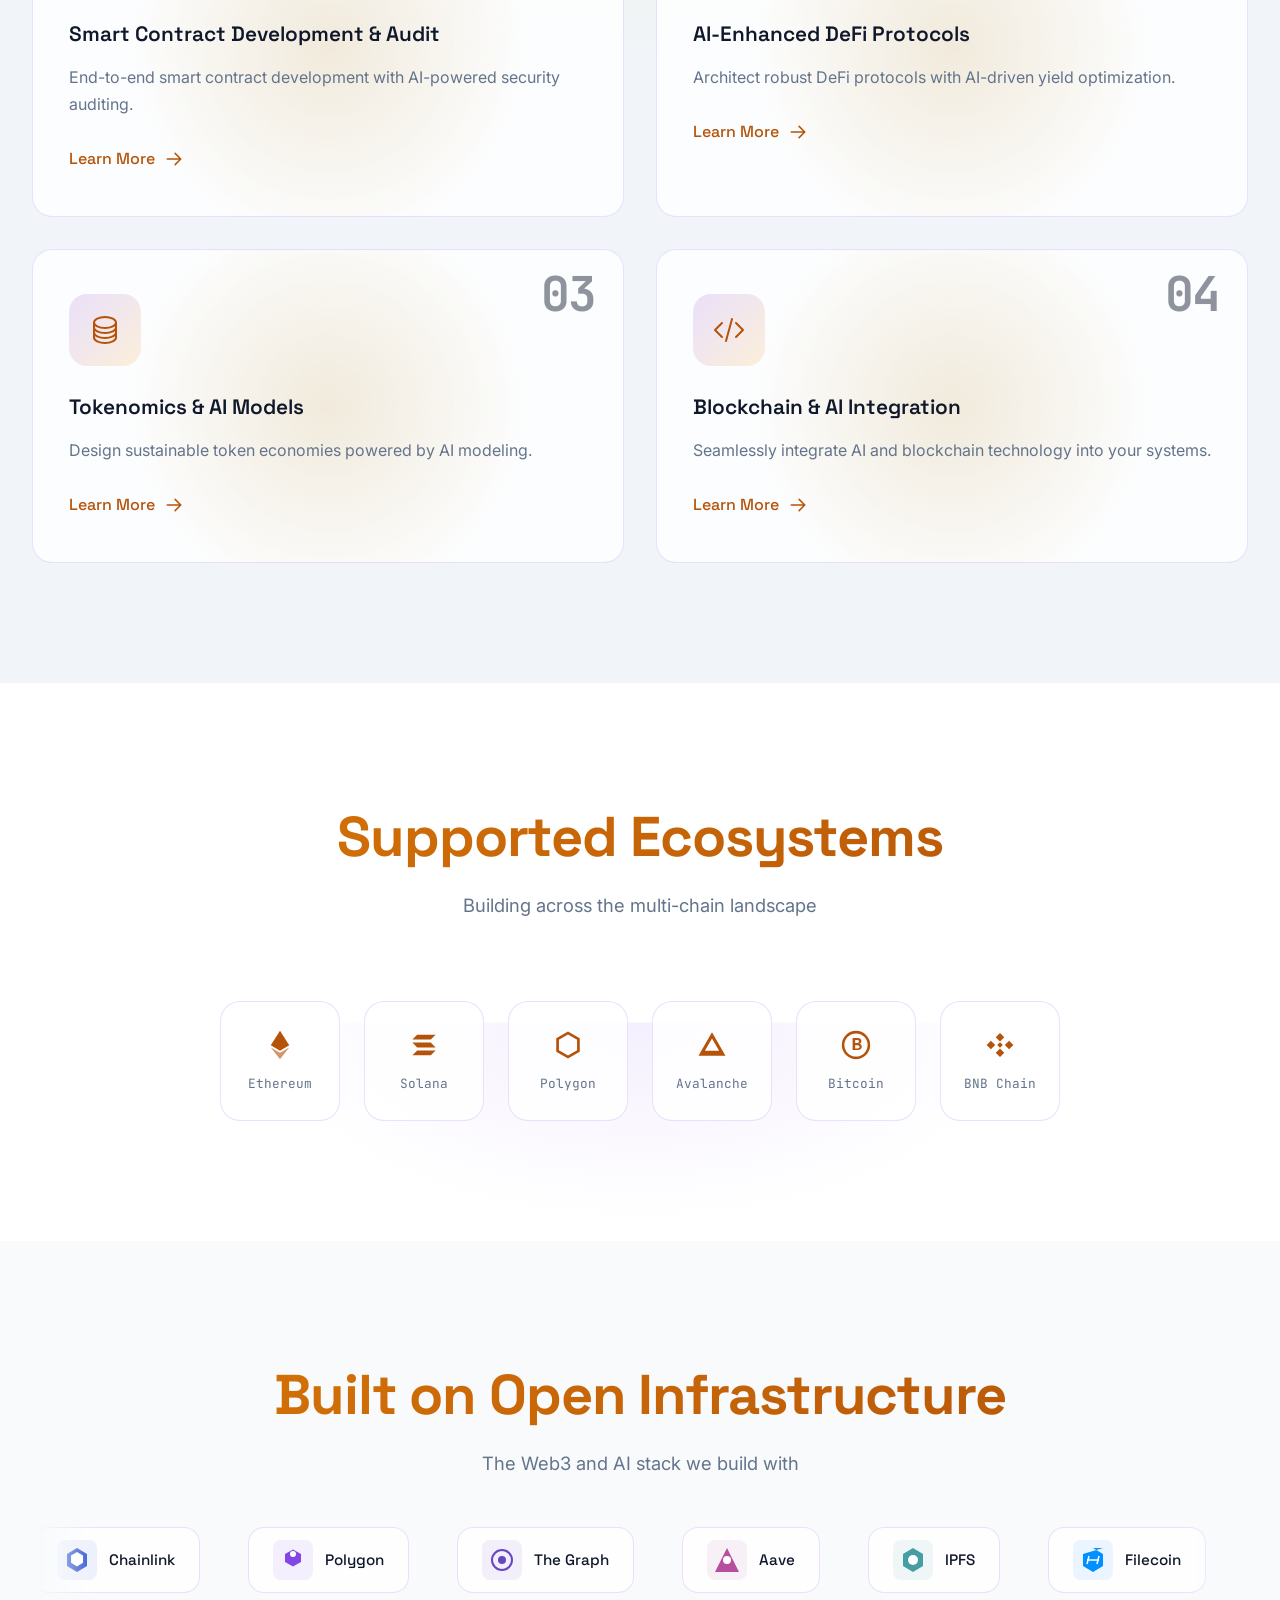
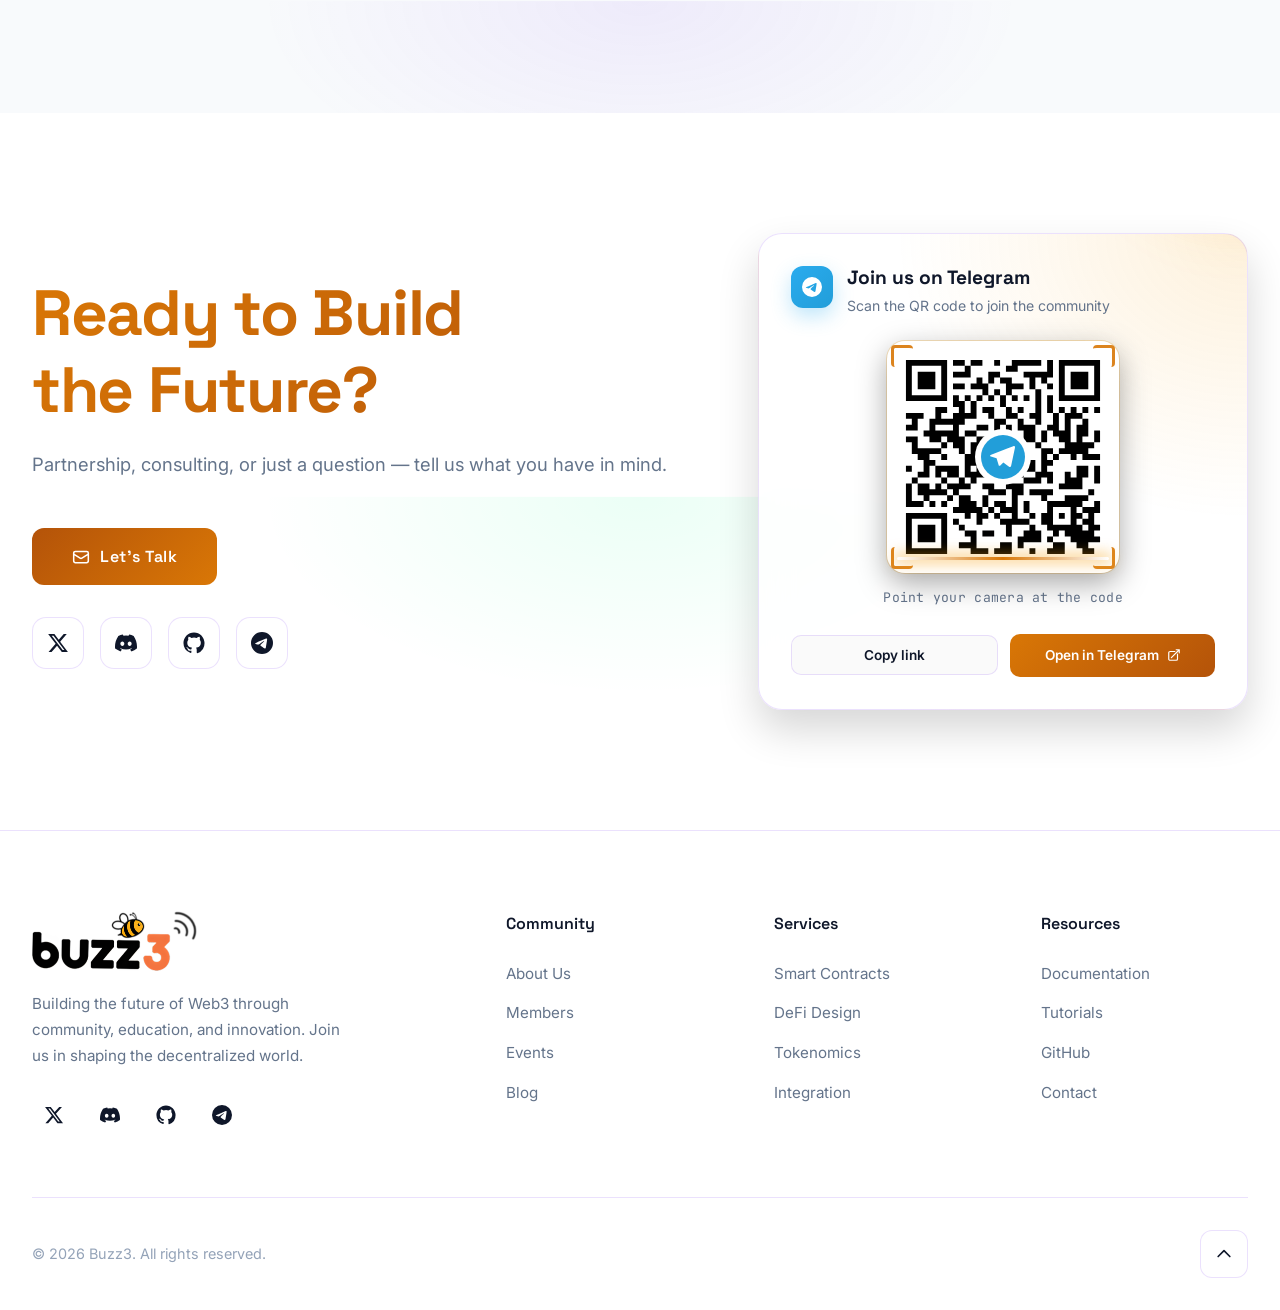
==== commit fc937e95: "Rename Y Naito's role to Community Lead" ====
--- a/index.html
+++ b/index.html
@@ -388,7 +388,7 @@
             <span class="member-avatar-initials" aria-hidden="true" data-page-node-id="TP4hWezXNekSv5B79g4NPh">YN</span>
           </div>
           <h3 class="member-name" data-page-node-id="BHLnsWax5TgJwAaS1NPCd5">Y Naito</h3>
-          <div class="member-role" data-i18n="members.naito-y.role" data-page-node-id="kE6xGq5hjFPSL67AnMlJGn">Community Manager</div>
+          <div class="member-role" data-i18n="members.naito-y.role" data-page-node-id="kE6xGq5hjFPSL67AnMlJGn">Community Lead</div>
           <p class="member-bio" data-i18n="members.naito-y.bio" data-page-node-id="MMYOzbxmk0nXD76M8G5Rz7">Builds and manages relationships between developers, users, and the broader Web3 ecosystem. Focuses on community growth and developer engagement.</p>
           <div class="member-socials" data-page-node-id="ZIF7BH0GGSHd0Yrhed1rvZ">
             <a href="#" class="social-link" aria-label="Twitter" data-page-node-id="8h6BfVpHhLnacZfZZ6Qoac"><svg xmlns="http://www.w3.org/2000/svg" width="18" height="18" viewBox="0 0 24 24" fill="currentColor" data-page-node-id="GLQcwcl0xIGLR5vD2vmtO1"><path d="M18.244 2.25h3.308l-7.227 8.26 8.502 11.24h-6.657l-5.214-6.817L4.99 21.75H1.68l7.73-8.835L1.254 2.25H8.08l4.713 6.231 5.451-6.231Zm-1.161 17.52h1.833L7.084 4.126H5.117l11.966 15.644Z" data-page-node-id="u7PaQtmiYrEylA4gUkb5u6"/></svg></a>
